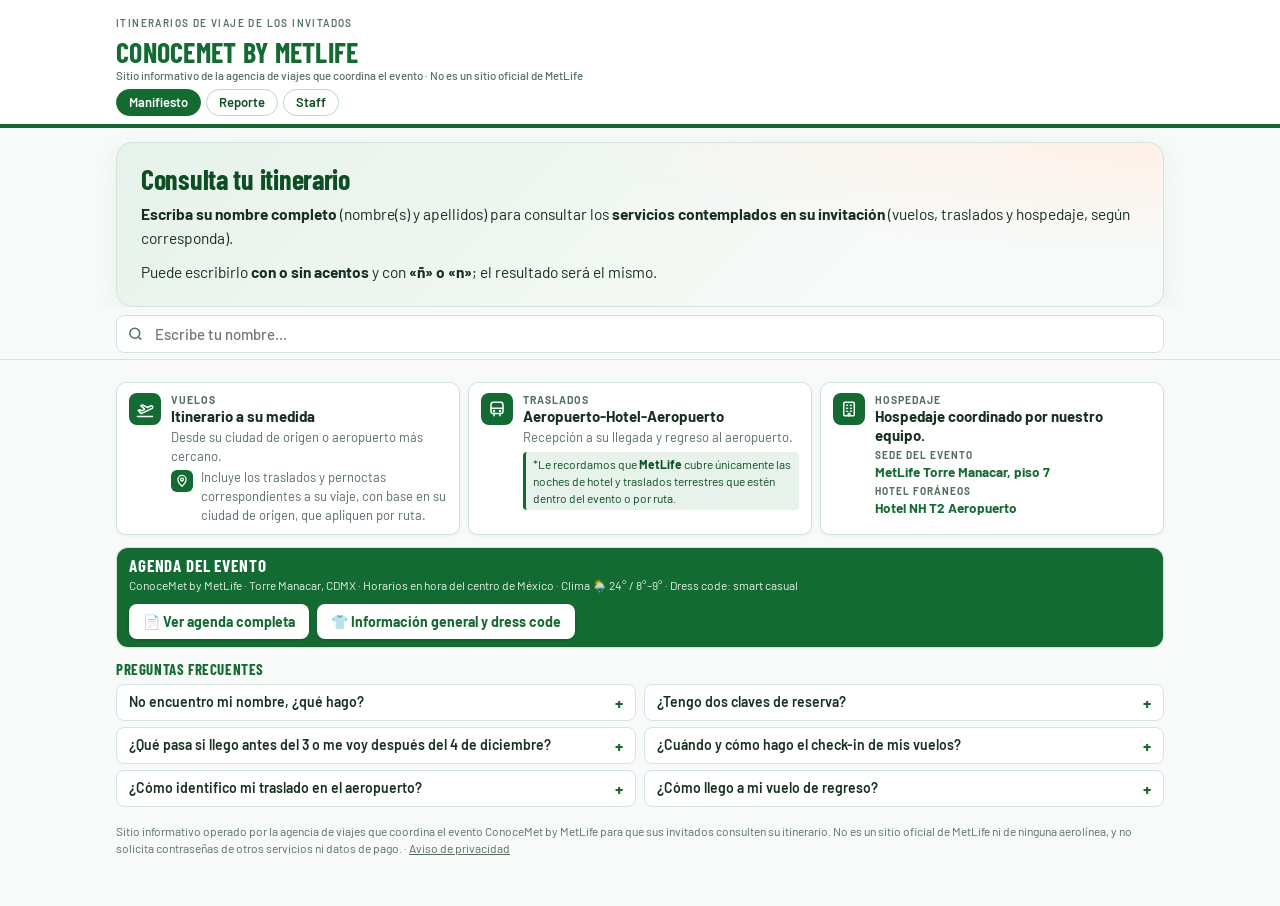
==== index.html @ fe90efcc "Sincronizar con cavaliermode-hash/manifiesto (1175d26)" ====
<!doctype html>
<html lang="es">
<head>
<meta name="msvalidate.01" content="E384FB16496525020663B3D89EB4B8A3" />
<meta charset="utf-8">
<meta http-equiv="Cache-Control" content="no-cache, no-store, must-revalidate">
<meta http-equiv="Pragma" content="no-cache">
<meta http-equiv="Expires" content="0">
<meta name="viewport" content="width=device-width,initial-scale=1,viewport-fit=cover">
<meta name="robots" content="noindex">
<meta name="description" content="Consulte su itinerario para ConoceMet by MetLife: vuelos, traslados y hospedaje contemplados en su invitación. 3 de diciembre de 2026, Ciudad de México.">
<meta property="og:type" content="website">
<meta property="og:locale" content="es_MX">
<meta property="og:url" content="https://www.manifiestodevuelos.com/">
<meta property="og:title" content="Itinerarios de viaje · ConoceMet by MetLife">
<meta property="og:description" content="Consulte sus vuelos, traslados y hospedaje para el evento del 3 de diciembre de 2026 en la Ciudad de México.">
<meta property="og:image" content="https://www.manifiestodevuelos.com/og-image.jpg">
<meta property="og:image:width" content="1200">
<meta property="og:image:height" content="630">
<meta property="og:image:alt" content="Itinerarios de viaje · ConoceMet by MetLife">
<meta name="twitter:card" content="summary_large_image">
<link rel="manifest" href="manifest.webmanifest">
<meta name="theme-color" content="#136c34">
<link rel="icon" type="image/png" href="favicon.png">
<link rel="apple-touch-icon" href="apple-touch-icon.png">
<meta name="apple-mobile-web-app-capable" content="yes">
<meta name="mobile-web-app-capable" content="yes">
<meta name="apple-mobile-web-app-title" content="Manifiesto">
<meta name="apple-mobile-web-app-status-bar-style" content="default">
<title>Itinerarios de viaje · Evento ConoceMet by MetLife</title>
<link rel="preconnect" href="https://fonts.googleapis.com">
<link rel="preconnect" href="https://fonts.gstatic.com" crossorigin>
<link rel="stylesheet" href="https://fonts.googleapis.com/css2?family=Barlow+Condensed:wght@500;600;700&family=Barlow:wght@400;500;600&family=JetBrains+Mono:wght@500;700&display=swap" media="print" onload="this.media='all'">
<noscript><link rel="stylesheet" href="https://fonts.googleapis.com/css2?family=Barlow+Condensed:wght@500;600;700&family=Barlow:wght@400;500;600&family=JetBrains+Mono:wght@500;700&display=swap"></noscript>
<style>
:root{
  color-scheme:light;
  --green:#126B30;--green-dark:#0C4F23;--green-soft:#E6F2EA;--green-line:#B9D9C3;
  --bg:#F7FAF8;--surface:#FFFFFF;--ink:#16301F;--muted:#55705E;--line:#D3E4D8;
  --board:var(--green);--board-ink:#FFFFFF;--board-muted:#CFE6D6;--amber:#CDE8D4;--amber-ink:#0C4F23;
  --chip:var(--green-soft);--accent:var(--green);--ok:var(--green);--ok-bg:var(--green-soft);--warn:#55705E;--warn-bg:#EEF2EF;
  --ida:var(--green);--reg:var(--green-dark);
  --display:"Barlow Condensed","Arial Narrow",Arial,sans-serif;
  --body:"Barlow",system-ui,-apple-system,"Segoe UI",sans-serif;
  --mono:"JetBrains Mono",ui-monospace,Menlo,Consolas,monospace;
}
*{box-sizing:border-box}
body{margin:0;background:var(--bg);color:var(--ink);font:16px/1.45 var(--body)}
.wrap{max-width:1080px;margin:0 auto;padding-inline:16px}
header.board{background:#FFFFFF;color:var(--ink);padding-block:20px 18px;border-bottom:4px solid var(--green)}
.logos{display:flex;align-items:center;justify-content:space-between;gap:16px;margin-bottom:14px}
.logo{display:block;width:min(300px,50vw);height:auto}
.logo-client{display:block;width:min(190px,34vw);height:auto}
.eyebrow{font:600 12px/1 var(--body);letter-spacing:.14em;text-transform:uppercase;color:var(--muted)}
h1{color:var(--green);font:700 clamp(30px,6vw,46px)/1 var(--display);letter-spacing:.01em;margin:8px 0 4px;text-transform:uppercase;text-wrap:balance}
.sub{color:var(--muted);margin:0;font-size:15px}
.stats{display:flex;flex-wrap:wrap;gap:8px 22px;margin-top:14px;font-size:14px;color:var(--muted)}
.stats b{font:700 20px/1 var(--mono);color:var(--green);margin-right:6px}
#upd{font-size:13px;margin-top:10px}

.controls{position:sticky;top:env(safe-area-inset-top,0px);z-index:5;background:var(--bg);padding-block:14px 10px;border-bottom:1px solid var(--line)}
.search{position:relative}
.search input{width:100%;font:500 18px var(--body);padding:14px 44px 14px 46px;border-radius:10px;border:2px solid var(--line);background:var(--surface);color:var(--ink)}
.search input:focus{outline:none;border-color:var(--accent)}
input[type=search]::-webkit-search-cancel-button{display:none}
.search svg{position:absolute;left:14px;top:50%;transform:translateY(-50%);color:var(--muted)}
.clear{position:absolute;right:8px;top:50%;transform:translateY(-50%);border:0;background:var(--chip);color:var(--ink);width:30px;height:30px;border-radius:50%;cursor:pointer;font-size:16px}
.row{display:flex;flex-wrap:wrap;gap:8px;margin-top:10px;align-items:center}
.seg{display:inline-flex;background:var(--chip);border-radius:8px;padding:3px}
.seg button{border:0;background:transparent;color:var(--muted);font:600 14px var(--body);padding:7px 12px;border-radius:6px;cursor:pointer}
.seg button[aria-pressed="true"]{background:var(--surface);color:var(--ink);box-shadow:0 1px 2px rgba(0,0,0,.12)}
select{flex:1 1 150px;font:500 14px var(--body);padding:8px 10px;border-radius:8px;border:1px solid var(--line);background:var(--surface);color:var(--ink);max-width:100%}
button:focus-visible,select:focus-visible{outline:2px solid var(--accent);outline-offset:2px}
.count{margin-left:auto;font-size:14px;color:var(--muted)}
.count b{color:var(--ink);font-family:var(--mono)}

main{padding-block:16px 48px}
.list{display:grid;gap:12px}
.pax{background:var(--surface);border:1px solid var(--line);border-radius:10px;overflow:hidden}
.phead{display:flex;flex-wrap:wrap;gap:6px 14px;align-items:center;padding:14px 16px 10px}
.name{font:600 19px/1.2 var(--body);margin:0;flex:1 1 240px}
.who{font-size:14px;color:var(--muted);width:100%}
.bigkey{display:inline-flex;align-items:baseline;gap:8px;background:var(--amber);color:var(--amber-ink);border-radius:8px;padding:6px 10px}
.bigkey small{font:700 11px var(--body);letter-spacing:.12em;text-transform:uppercase}
.bigkey b{font:700 20px/1 var(--mono);letter-spacing:.05em}
.bigkey mark{background:var(--surface);color:var(--ink)}
.pill{font:600 12px/1 var(--body);letter-spacing:.04em;border-radius:99px;padding:6px 10px;text-transform:uppercase}
.pill.ok{background:var(--ok-bg);color:var(--ok)}
.pill.pend{background:var(--warn-bg);color:var(--warn)}
.clave{padding:0 16px 12px}
.clave h4{margin:0 0 6px;font:700 12px/1 var(--body);letter-spacing:.12em;text-transform:uppercase;color:var(--muted)}
.clave .keys{display:flex;flex-wrap:wrap;gap:8px}
.est{font-weight:500;color:var(--muted);margin-right:4px;text-transform:none}
.key.na b{color:var(--board-muted);font-weight:500}
.key{display:inline-flex;align-items:center;gap:8px;background:var(--board);color:var(--board-ink);border-radius:8px;padding:6px 6px 6px 10px}
.key small{font:600 10.5px var(--body);letter-spacing:.1em;text-transform:uppercase;color:var(--board-muted)}
.key b{font:700 17px var(--mono);letter-spacing:.06em}
.key.locked b{letter-spacing:.2em;color:var(--board-muted)}
.hint{font-size:13px;color:var(--muted);align-self:center}
.verified{font:600 13px var(--body);color:var(--ok);align-self:center}
.copy{border:0;background:rgba(255,255,255,.12);color:var(--board-ink);font:600 12px var(--body);border-radius:6px;padding:5px 8px;cursor:pointer}
.legs{display:grid;grid-template-columns:1fr 1fr;border-top:1px solid var(--line)}
.fc-key{margin:10px 0 0}.fc-key:first-child{margin-top:2px}
.fcards{display:grid;gap:8px;padding:10px;border-top:1px solid var(--line)}
.fcard{display:grid;grid-template-columns:158px 1fr;border:1.5px solid #CDE8D5;border-radius:12px;overflow:hidden;background:#fff}
.fc-s{color:#fff;padding:2px 12px;display:flex;flex-direction:column;justify-content:center;gap:0}
.fc-ida .fc-s{background:#14532D}.fc-reg .fc-s{background:#15803D}
.fc-h{flex-direction:row;justify-content:flex-start;align-items:baseline;gap:7px;padding-top:8px;white-space:nowrap}.fc-d{font-size:12.5px;opacity:.9}.fc-k{font:800 13px/1.1 var(--body);letter-spacing:.08em;text-transform:uppercase}
.fc-fv{font:700 12.5px/1.2 var(--body)}
.fc-m{min-width:0;padding:2px 14px;display:flex;flex-direction:column;justify-content:center}
.fc-hm{padding-top:8px;font-size:12px;font-weight:600;color:var(--muted)}
@media (max-width:560px){.itinweb .vfm + tr .vlogo,.itinweb .vlogo{display:none}.itinweb td.vk{width:62px!important}.itinweb td.vt{width:auto!important;white-space:nowrap}}
.fc-seg{display:flex;align-items:center;gap:10px;padding:2px 0}
.fc-end{display:flex;flex-direction:column;gap:2px;min-width:0}.fc-end.r{align-items:flex-end;text-align:right}
.fc-t{font:700 21px/1 var(--mono);color:var(--ink)}
.fc-end span{font-size:12px;color:var(--muted);white-space:nowrap}.fc-end span b{color:var(--ink)}
.fc-mid{flex:1;min-width:40px;display:flex;flex-direction:column;align-items:center;gap:3px}
.fc-mid i{display:block;width:100%;border-top:2px dashed #9FD3AE}
.fc-fl{display:none;font-size:11px;font-weight:700;color:var(--muted);text-align:center}.fc-du{font-size:12px;font-weight:700;color:var(--green);white-space:nowrap}
.fc-con{align-self:center;font-size:11px;color:var(--muted);background:#F0F8F2;border-radius:6px;padding:1px 8px;margin:1px 0}
.fcard > :nth-last-child(-n+2){padding-bottom:8px}
@media (max-width:560px){.fcard{grid-template-columns:1fr}.fc-s:not(.fc-h){display:none}.fc-h{padding:5px 10px}.fc-hm{display:none}.fc-m{padding:2px 10px}.fc-fl{display:block;font-size:10px}.fc-t{font-size:19px}.fc-end span{font-size:11px}.fc-du{font-size:11px}.fcards{padding:8px;gap:6px}.fc-seg{gap:6px}}
.leg{padding:12px 16px;display:grid;gap:8px;align-content:start}
.leg+.leg{border-left:1px solid var(--line)}
.leg h4{margin:0;font:700 13px/1 var(--body);letter-spacing:.12em;text-transform:uppercase;display:flex;gap:8px;align-items:center}
.leg.ida h4{color:var(--ida)} .leg.reg h4{color:var(--reg)}
.seg-f{display:grid;grid-template-columns:1fr auto;gap:6px 12px;align-items:center;padding:8px 10px;background:var(--chip);border-radius:8px}
.fl{font:700 16px var(--mono);border:0;background:none;color:var(--ink);padding:0;text-align:left}

.route{grid-column:1/-1;display:flex;align-items:center;gap:10px;font:700 22px/1 var(--display);letter-spacing:.04em;justify-content:center}
.route i{flex:1;height:1px;background:var(--muted);max-width:48px;position:relative}
.route i:after{content:"";position:absolute;right:-1px;top:-3px;border:3.5px solid transparent;border-left:6px solid var(--muted)}
.date{font-size:13px;color:var(--muted);text-align:right}
.hrs{grid-column:1/-1;display:flex;justify-content:space-between;font:500 13px var(--body);color:var(--muted)}
.hrs b{font:700 17px var(--mono);color:var(--ink);font-variant-numeric:tabular-nums;margin-left:4px}
.conn{font:600 11px var(--body);letter-spacing:.08em;text-transform:uppercase;color:var(--muted)}
.none{color:var(--muted);font-size:14px;padding:4px 0}
.notes{display:flex;flex-wrap:wrap;gap:6px;padding:10px 16px;border-top:1px dashed var(--line)}
.note-t{font:500 13px var(--body);background:var(--warn-bg);color:var(--warn);border-radius:6px;padding:5px 8px}
mark{background:var(--amber);color:var(--amber-ink);border-radius:2px;padding:0 1px}

.flight{background:var(--surface);border:1px solid var(--line);border-radius:10px;overflow:hidden}
.fhead{background:var(--board);color:var(--board-ink);display:flex;flex-wrap:wrap;align-items:center;gap:6px 16px;padding:12px 16px}
.fcode{font:700 24px/1 var(--display);letter-spacing:.03em}
.tag-dir{font:700 11px var(--body);letter-spacing:.12em;text-transform:uppercase;border-radius:4px;padding:4px 6px;background:var(--amber);color:var(--amber-ink)}
.froute{font:500 14px var(--body);color:var(--board-muted)}
.fdep{margin-left:auto;display:flex;gap:14px;align-items:baseline}
.fdep span{font:600 10.5px var(--body);letter-spacing:.1em;text-transform:uppercase;color:var(--board-muted);margin-right:4px}
.fdep b{font:700 19px var(--mono)}
.names{columns:2 260px;column-gap:24px;margin:0;padding:10px 16px 12px;list-style:none;font-size:15px}
.names li{padding:4px 0;break-inside:avoid;border-bottom:1px dashed var(--line);display:flex;justify-content:space-between;gap:10px}
.names li code{font:600 13px var(--mono);color:var(--muted);text-align:right}
.names li code small{font:600 10px var(--body);letter-spacing:.08em;margin-right:3px}
.tablewrap{overflow-x:auto;background:var(--surface);border:1px solid var(--line);border-radius:10px}
table.rep{border-collapse:collapse;width:100%;font-size:14px;font-variant-numeric:tabular-nums;white-space:nowrap}
.rep th{position:sticky;top:0;background:var(--board);color:var(--board-ink);font:600 11px var(--body);letter-spacing:.08em;text-transform:uppercase;text-align:left;padding:9px 10px}
.rep thead tr:first-child th{background:var(--chip);color:var(--muted);text-align:center;border-left:1px solid var(--line)}
.rep td{padding:8px 10px;border-top:1px solid var(--line)}
.rep tbody tr:nth-child(even) td{background:color-mix(in srgb,var(--chip) 45%,transparent)}
.rep td b{font-weight:700}
.rep td.k{font:700 14px var(--mono);letter-spacing:.04em}
.rep td.m{font-family:var(--mono)}
.rep td.g{border-left:1px solid var(--line)}
.rep .st{font:600 11px var(--body);border-radius:99px;padding:3px 8px;text-transform:uppercase}
.rep .st.ok{background:var(--ok-bg);color:var(--ok)} .rep .st.pend{background:var(--warn-bg);color:var(--warn)}
.tbar{display:flex;justify-content:flex-end;margin-bottom:8px}
.tbar button{font:600 14px var(--body);border:1px solid var(--line);background:var(--surface);color:var(--ink);border-radius:8px;padding:8px 12px;cursor:pointer}
.empty{text-align:center;color:var(--muted);padding:48px 16px}
.foot{font-size:13px;color:var(--muted);margin-top:28px}
@media (max-width:640px){
  .legs{grid-template-columns:1fr}
  .leg+.leg{border-left:0;border-top:1px solid var(--line)}
  .count{margin-left:0;width:100%}
  .fdep{margin-left:0}
}

/* Compacto: buscador, filtros y tarjetas en menos espacio */
body{font-size:15px}
header.board{padding-block:14px 12px}
.logos{margin-bottom:10px}
h1{font-size:clamp(24px,5vw,36px);margin:6px 0 2px}
.sub{font-size:14px}
#upd{font-size:12px;margin-top:6px}
.controls{padding-block:8px 6px}
.search input{font:500 15px var(--body);padding:9px 38px 9px 38px;border-radius:8px;border-width:1.5px}
.search svg{left:11px;width:17px;height:17px}
.clear{width:24px;height:24px;font-size:14px;right:7px}
.row{gap:6px;margin-top:6px}
.seg{padding:2px;border-radius:7px}
.seg button{font:600 12.5px var(--body);padding:5px 9px;border-radius:5px}
select{flex:1 1 140px;min-width:0;font:500 12.5px var(--body);padding:6px 8px;border-radius:7px}
.count{font-size:12.5px}
main{padding-block:10px 36px}
.list{gap:8px}
.phead{padding:10px 12px 6px;gap:4px 10px}
.name{font-size:16.5px}
.who{font-size:13px}
.pill{font-size:11px;padding:4px 8px}
.clave{padding:0 12px 8px}
.clave h4{font-size:11px;margin-bottom:4px}
.key{padding:4px 4px 4px 8px;gap:6px}
.key small{font-size:9.5px}
.key b{font-size:15px}
.copy{font-size:11px;padding:4px 6px}
.leg{padding:8px 12px;gap:6px}
.leg h4{font-size:11.5px}
.seg-f{padding:6px 8px;gap:4px 10px}
.fl{font-size:14px}
.route{font-size:19px}
.date{font-size:12px}
.hrs{font-size:12px}
.hrs b{font-size:15px}
.fhead{padding:8px 12px}
.fcode{font-size:20px}
.fdep b{font-size:16px}
.names{font-size:14px;padding:6px 12px 8px}
table.rep{font-size:13px}
.rep td{padding:6px 8px}
.rep th{padding:7px 8px}
.important{margin-top:24px;border:1px solid var(--green-line);border-top:4px solid var(--green);border-radius:10px;background:var(--green-soft);padding:14px 16px}
.important h2{margin:0 0 8px;font:700 18px/1.2 var(--display);letter-spacing:.04em;text-transform:uppercase;color:var(--green)}
.important ul{margin:0;padding-left:20px;display:grid;gap:6px;font-size:14px;line-height:1.45;color:var(--ink);max-width:75ch}
.important li::marker{color:var(--green)}
.foot{font-size:12px;color:var(--muted);margin-top:12px}
.rep.simple thead tr:first-child th{background:var(--board);color:var(--board-ink);text-align:left;border-left:0}
.rep.simple td:nth-child(2){white-space:normal;min-width:150px}
.plist{display:grid;border:1px solid var(--line);border-radius:10px;overflow:hidden;background:var(--surface)}
.prow{display:flex;align-items:center;justify-content:space-between;gap:12px;width:100%;text-align:left;border:0;border-top:1px solid var(--line);background:var(--surface);color:var(--ink);padding:11px 14px;cursor:pointer;font:inherit}
.prow:first-child{border-top:0}
.prow:hover{background:var(--green-soft)}
.prow:focus-visible{outline:2px solid var(--green);outline-offset:-2px}
.prow-t{display:grid;gap:1px;min-width:0}
.prow-n{font:600 15px/1.25 var(--body)}
.prow-c{font-size:12px;color:var(--muted)}
.prow-b{flex:none;font:700 12.5px var(--body);color:#fff;background:var(--green);border-radius:7px;padding:7px 10px;white-space:nowrap}
.detail{display:grid;gap:12px}
.back{justify-self:start;border:1px solid var(--line);background:var(--surface);color:var(--green);font:700 13px var(--body);border-radius:7px;padding:7px 12px;cursor:pointer}
.back:hover{background:var(--green-soft)}
.dhello{padding:4px 2px}
.dk{margin:0;font:700 11px var(--body);letter-spacing:.14em;text-transform:uppercase;color:var(--muted)}
.dhello h2{margin:2px 0 4px;font:700 clamp(24px,5vw,32px)/1.1 var(--display);color:var(--green);text-transform:uppercase;letter-spacing:.02em}
.dsub{margin:0;font-size:14px;color:var(--muted);max-width:60ch}
.detail .pax{border-color:var(--green-line);border-top:4px solid var(--green)}
.detail .key b{font-size:18px}
.prow{align-items:flex-start}
.prow-b{margin-top:2px}
.itin{display:grid;gap:4px;margin-top:6px}
.il{display:grid;grid-template-columns:62px 1fr;gap:2px 8px;font-size:12.5px;line-height:1.35;color:var(--ink)}
.ilab{font:700 10.5px/1.6 var(--body);letter-spacing:.1em;text-transform:uppercase;color:var(--green)}
.iseg{grid-column:2;font-variant-numeric:tabular-nums}
.iseg b{font-weight:700}
.ifl{font:700 12px var(--mono)}
.idt{font-weight:700;color:var(--green)}
@media (max-width:480px){.prow{flex-direction:column;align-items:stretch}.prow-b{align-self:flex-start}}
.il{font-size:14.5px;grid-template-columns:74px 1fr;line-height:1.45}
.ilab{font-size:12px}
.ifl{font-size:13.5px}
.prow-n{font-size:17px}
.prow-c{font-size:13px}
.prow-b{font-size:13.5px;padding:8px 12px}

/* ---------- Guía interactiva ---------- */
@keyframes rise{from{opacity:0;transform:translateY(6px)}to{opacity:1;transform:none}}
.plist .prow,.detail>*{animation:rise .28s ease both}
.plist .prow:nth-child(2){animation-delay:.03s}.plist .prow:nth-child(3){animation-delay:.06s}.plist .prow:nth-child(n+4){animation-delay:.09s}
.prow{transition:background .15s}
.prow-b{transition:transform .15s}
.prow:hover .prow-b{transform:translateX(3px)}
.count-card{margin:10px 0 12px;background:var(--green);color:#fff;border-radius:12px;padding:14px 16px}
.cc-big{font:700 22px/1.15 var(--display);letter-spacing:.02em;text-transform:uppercase}
.cc-big b{font-size:30px}
.cc-small{font-size:14px;opacity:.9;margin-top:4px}
.guide{display:grid;grid-template-columns:1fr 1fr;gap:12px;margin-top:12px}
.steps{border:1px solid var(--line);border-radius:10px;padding:12px 14px;background:var(--surface)}
.steps h3{margin:0 0 8px;font:700 16px/1.2 var(--display);letter-spacing:.05em;text-transform:uppercase;color:var(--green)}
.steps ol{list-style:none;margin:0;padding:0;display:grid;gap:0}
.steps li{display:grid;grid-template-columns:18px 1fr;gap:10px;position:relative;padding-bottom:12px;font-size:14px}
.steps li:not(:last-child)::before{content:"";position:absolute;left:6px;top:16px;bottom:0;width:2px;background:var(--line)}
.steps .dot{width:14px;height:14px;border-radius:50%;border:2px solid var(--green);background:#fff;margin-top:2px;position:relative;z-index:1}
.steps .st-done .dot{background:var(--green)}
.steps .st-now .dot{background:#F2B233;border-color:#C98A00;box-shadow:0 0 0 4px rgba(242,178,51,.25)}
.steps .st-done b{color:var(--muted)}
.sd{color:var(--muted);font-size:13px;margin-top:1px}
.pill-now{display:inline-block;font:700 11px var(--body);background:var(--green-soft);color:var(--green);border-radius:99px;padding:2px 8px;margin-left:4px;vertical-align:1px}
.st-now .pill-now{background:#FCEBCB;color:#7A4B00}
.abtn{display:inline-flex;align-items:center;gap:6px;margin-top:4px;font:700 13.5px var(--body);color:var(--green);border:1.5px solid var(--green);border-radius:8px;padding:8px 12px;text-decoration:none}
.abtn:hover{background:var(--green);color:#fff}
.dactions{margin-top:12px}
.th-plain{display:block;padding:9px 8px;font:600 11px/1.2 var(--body);letter-spacing:.06em;text-transform:uppercase;color:var(--green-dark,#0c4f23)}
.cvfrow td{background:#F7FAF7;padding:8px 10px 12px!important}.cvfbox table,.cvfbox tr,.cvfbox td,.cvfbox th{border:0!important;box-shadow:none!important;background-image:none!important}@media (max-width:560px){.cvfrow td{padding:6px 2px 10px!important}.cvfbox{zoom:.6;width:max-content;max-width:none}.cvfx{font-size:20px}}.cvfbox{max-width:760px;margin:0 auto}.cvfx{display:block;margin:10px auto 0;font:700 13px Arial,sans-serif;color:#1C6B2E;background:#fff;border:1px solid #1C6B2E;border-radius:999px;padding:6px 14px;cursor:pointer}.cpdf .cvf.on{background:#1C6B2E!important;color:#fff}.cpdf{white-space:nowrap}.cpdf{vertical-align:middle;width:1%}.cbx{display:flex;flex-direction:row;align-items:center;justify-content:flex-end;gap:3px}.cpdf button,.cpdf .cwa{margin:0;text-align:center;width:30px;height:30px;padding:0!important;display:inline-flex;align-items:center;justify-content:center;font-size:16px!important;line-height:1}.cpdf button{font:600 12px/1 var(--body);padding:6px 9px;margin:2px;border-radius:6px;border:1px solid var(--green);background:#fff;color:var(--green);cursor:pointer}.cpdf button{background:var(--green);color:#fff}
.cwa{display:inline-block;font:600 12px/1 var(--body);padding:6px 9px;margin:2px;border-radius:6px;background:#1FA855;color:#fff;text-decoration:none}.cwa.na{background:#eee;color:var(--muted)}.cwa.cml{background:#1E5BA8}.cpdf .ccopy{background:#fff!important;border:1.5px solid #1E5BA8!important;color:#1E5BA8}
.pdf-msg{font-size:13px;color:var(--muted);margin-left:6px}
.abtn2{font:700 14px var(--body);background:var(--green);color:#fff;border:0;border-radius:8px;padding:10px 14px;cursor:pointer}
.abtn2:hover{background:var(--green-dark)}
.faq{margin-top:16px}
.faq h2{margin:0 0 8px;font:700 18px/1.2 var(--display);letter-spacing:.04em;text-transform:uppercase;color:var(--green)}
.faq details{border:1px solid var(--line);border-radius:10px;background:var(--surface);margin-bottom:8px;overflow:hidden}
.faq summary{cursor:pointer;list-style:none;padding:12px 40px 12px 14px;font:600 15px/1.35 var(--body);position:relative}
.faq summary::-webkit-details-marker{display:none}
.faq summary::after{content:"+";position:absolute;right:14px;top:50%;transform:translateY(-50%);font:700 20px var(--body);color:var(--green);transition:transform .2s}
.faq details[open] summary::after{transform:translateY(-50%) rotate(45deg)}
.faq details[open] summary{background:var(--green-soft)}
.faq p{margin:0;padding:10px 14px 14px;font-size:14.5px;line-height:1.5;max-width:75ch}
.empty{line-height:1.6}
@media (max-width:640px){.guide{grid-template-columns:1fr}}
@media (prefers-reduced-motion:reduce){.plist .prow,.detail>*{animation:none}.prow-b,.faq summary::after{transition:none}}

.services{display:grid;gap:10px;margin-top:20px}
.svc{display:grid;grid-template-columns:44px 1fr;gap:14px;align-items:start;background:var(--surface);border:1px solid var(--line);border-radius:10px;padding:16px 18px;box-shadow:0 1px 3px rgba(12,79,35,.06);transition:transform .15s,box-shadow .15s}
.svc:hover{transform:translateY(-2px);box-shadow:0 4px 12px rgba(12,79,35,.12)}
.svc-i{width:44px;height:44px;border-radius:10px;background:var(--green);color:#fff;display:grid;place-items:center}
.svc-ruta{display:flex;gap:8px;align-items:flex-start}.svc-ruta .svc-pin{flex:none;margin-top:2px;width:22px;height:22px;padding:4px;box-sizing:border-box;border-radius:6px;background:var(--green);color:#fff}
.svc-k{margin:0 0 3px;font:700 11.5px var(--body);letter-spacing:.1em;text-transform:uppercase;color:var(--muted)}
.svc h3{margin:0;font:700 18px/1.25 var(--body);color:var(--ink)}
.svc-d{margin:4px 0 0;font-size:14.5px;color:var(--muted)}
@media (min-width:900px){.services{grid-template-columns:repeat(3,1fr)}}
@media (prefers-reduced-motion:reduce){.svc{transition:none}}
.svc-n{margin:8px 0 0;font-size:13px;line-height:1.4;color:var(--green-dark);background:var(--green-soft);border-left:3px solid var(--green);border-radius:4px;padding:6px 8px}
[hidden]{display:none!important}

.nchips{display:flex;flex-wrap:wrap;gap:6px;margin-top:8px}
.nchip{font:600 12.5px var(--body);background:#FFF4D6;color:#6B4A00;border:1px solid #F2D58A;border-radius:99px;padding:3px 10px}
.notas{margin:0 0 12px;border:1.5px solid #F2D58A;background:#FFFBEF;border-radius:12px;padding:12px 14px;animation:rise .28s ease both}
.notas h3{margin:0 0 8px;font:700 16px/1.2 var(--display);letter-spacing:.05em;text-transform:uppercase;color:#6B4A00}
.nota{display:grid;grid-template-columns:30px 1fr;gap:8px;padding:6px 0}
.nota+.nota{border-top:1px dashed #F2D58A}
.nota-i{font-size:22px;line-height:1.2}
.nota b{font-size:15px}
.nota p{margin:3px 0 0;font-size:14.5px;line-height:1.45;color:var(--ink)}
.svc-sede{margin:8px 0 0;font:700 15px/1.35 var(--body);color:var(--green)}
.svc-sede span{display:block;font:700 11px var(--body);letter-spacing:.1em;text-transform:uppercase;color:var(--muted);margin-bottom:2px}

/* ---------- Agenda e información ---------- */
.agenda-link{display:inline-block;margin-top:8px;font:700 13.5px var(--body);color:var(--green);text-decoration:none;border:1.5px solid var(--green);border-radius:99px;padding:5px 12px}
.agenda-link:hover{background:var(--green);color:#fff}
#agenda.ag-compact .ag-tabs,#agenda.ag-compact #ag-days{display:none}
body.tierra .solo-vuelo,body.tierra [data-solo-vuelo]{display:none!important}
.agenda{margin-top:20px;border:1px solid var(--line);border-radius:12px;overflow:hidden;background:var(--surface);scroll-margin-top:16px}
.ag-head{background:var(--green);color:#fff;padding:14px 16px}
.ag-head h2{margin:0;font:700 22px/1.1 var(--display);letter-spacing:.05em;text-transform:uppercase}
.ag-head p{margin:4px 0 0;font-size:13px;opacity:.9}
.ag-tabs{display:grid;grid-template-columns:repeat(3,1fr);border-bottom:1px solid var(--line)}
.ag-tabs button{border:0;background:var(--surface);padding:10px 6px;cursor:pointer;display:grid;justify-items:center;gap:0;color:var(--muted);border-bottom:3px solid transparent;font:inherit}
.ag-tabs button b{font:700 26px/1 var(--display);color:inherit}
.ag-tabs button span{font:600 12.5px var(--body);text-transform:uppercase;letter-spacing:.06em}
.ag-tabs button[aria-selected="true"]{color:var(--green);border-bottom-color:var(--green);background:var(--green-soft)}
.ag-tabs button:focus-visible{outline:2px solid var(--green);outline-offset:-2px}
.ag-day{padding:12px 16px 14px;animation:rise .25s ease both}
.ag-day h3{margin:0 0 8px;font:700 16px var(--body);color:var(--ink)}
.ag-list{list-style:none;margin:0;padding:0;display:grid;gap:6px}
.ag-list li{display:grid;grid-template-columns:118px 1fr;gap:12px;align-items:center;background:var(--green-soft);border-radius:8px;padding:10px 12px}
.ag-h{font:700 15px var(--mono);color:var(--green);font-variant-numeric:tabular-nums}
.ag-h i{font-style:normal}
.ag-t b{display:block;font:700 16px/1.25 var(--body)}
.ag-t small{display:block;font-size:13px;color:var(--muted);margin-top:1px}
.ag-list li.tr{background:transparent;padding:2px 12px}
.ag-list li.tr .ag-h{font-size:12.5px;color:var(--muted)}
.ag-list li.tr .ag-t b{font:600 13.5px var(--body);color:var(--muted)}
.ag-list li.tr .ag-t b::before{content:"🚐 "}
.ag-list li.live{background:#FFF4D6;outline:2px solid #F2B233}
.ag-list li.past{opacity:.55}
.ag-t em{display:inline-block;margin-top:4px;font:700 11px var(--body);font-style:normal;background:#F2B233;color:#3A2600;border-radius:99px;padding:2px 8px}
.info{margin-top:16px}
.info h2{margin:0 0 8px;font:700 18px/1.2 var(--display);letter-spacing:.04em;text-transform:uppercase;color:var(--green)}
.info-grid{display:grid;grid-template-columns:repeat(2,1fr);gap:10px}
.icard{display:grid;grid-template-columns:34px 1fr;gap:10px;border:1px solid var(--line);border-radius:10px;padding:12px 14px;background:var(--surface)}
.ii{font-size:24px;line-height:1.1}
.ik{margin:0 0 3px;font:700 11.5px var(--body);letter-spacing:.1em;text-transform:uppercase;color:var(--muted)}
.iv{margin:0;font-size:15px;line-height:1.45}
.tmax{color:#B45309;font-size:18px}.tmin{color:#1D4ED8;font-size:18px}
.icard ul{margin:2px 0 0;padding-left:18px;font-size:14.5px;line-height:1.5}
@media (max-width:640px){.info-grid{grid-template-columns:1fr}.ag-list li{grid-template-columns:96px 1fr;gap:10px}.ag-h{font-size:13.5px}}

.ag-dl{display:grid;grid-template-columns:120px 1fr;gap:14px;align-items:center;border-top:1px solid var(--line);padding:14px 16px;background:var(--green-soft)}
.ag-thumb img{display:block;width:120px;height:auto;border-radius:8px;border:1px solid var(--line);box-shadow:0 2px 6px rgba(0,0,0,.12);transition:transform .15s}
.ag-thumb:hover img{transform:scale(1.03)}
.ag-dl-t b{display:block;font-size:16px}
.ag-dl-t span{display:block;font-size:13.5px;color:var(--muted);margin-top:2px}
.ag-dl-b{display:flex;flex-wrap:wrap;gap:8px;margin-top:10px}
.ag-dl-b a{text-decoration:none}
.ag-dl .abtn{margin-top:0;background:#fff}
@media (max-width:480px){.ag-dl{grid-template-columns:84px 1fr}.ag-thumb img{width:84px}}
.ag-head{display:flex;flex-wrap:wrap;align-items:center;justify-content:space-between;gap:10px 16px}
.ag-pdf{flex:none;font:700 14px var(--body);background:#fff;color:var(--green);text-decoration:none;border-radius:8px;padding:9px 14px;box-shadow:0 1px 3px rgba(0,0,0,.15)}
.ag-btns{display:flex;flex-wrap:wrap;gap:8px}
.ag-t .ag-dc{display:block;margin-top:5px;font-size:13px;line-height:1.4;color:var(--ink)}
.ag-t .ag-dc b{display:inline;font:700 13px var(--body);color:var(--green)}
.ag-pdf:hover{background:var(--green-soft)}
.nota p b.sede{font-weight:800;color:var(--ink)}

.mailbox{margin-top:14px;border:1px solid var(--line);border-radius:12px;padding:14px 16px;background:var(--surface)}
.mailbox h3{margin:0 0 4px;font:700 16px/1.2 var(--display);letter-spacing:.05em;text-transform:uppercase;color:var(--green)}
.mailbox p{margin:0 0 10px;font-size:14px;color:var(--muted);max-width:70ch}
.mb-form{display:flex;flex-wrap:wrap;gap:8px}
.mb-form input{flex:1 1 220px;min-width:0;font:500 16px var(--body);padding:10px 12px;border:1.5px solid var(--line);border-radius:8px;color:var(--ink);background:#fff}
.mb-form input:focus{outline:none;border-color:var(--green)}
.mb-msg{margin:8px 0 0!important;font-weight:600}
.mb-msg:empty{display:none}
.empty.start{padding:28px 16px;border:1px dashed var(--green-line);border-radius:10px;background:var(--green-soft);color:var(--green-dark)}
.mb-msg.ok{color:var(--green)}.mb-msg.bad{color:#B3261E}
.mb-copy{margin-top:8px;border:0;background:none;color:var(--green);font:600 13.5px var(--body);text-decoration:underline;cursor:pointer;padding:0}
.mb-ta{display:block;width:100%;height:160px;margin-top:8px;font:13px/1.4 var(--mono);border:1px solid var(--line);border-radius:8px;padding:8px}
.sr{position:absolute;width:1px;height:1px;overflow:hidden;clip:rect(0 0 0 0);white-space:nowrap}
.mailbox.wa h3{color:#0B7A43}
.wa-btn{background:#128C4B}
.wa-btn:hover{background:#0B6B39}
.pwm{position:fixed;inset:0;z-index:1100;background:rgba(10,30,18,.45);display:flex;align-items:center;justify-content:center;padding:20px}
.pwm-box{width:100%;max-width:340px;background:#fff;border-top:4px solid var(--green);border-radius:12px;padding:18px;box-shadow:0 10px 30px rgba(0,0,0,.25)}
.pwm-t{margin:0 0 10px;font-weight:600}
.pwm-box input{width:100%;box-sizing:border-box;font:500 18px/1.2 var(--body);padding:12px;border:1px solid var(--green-line);border-radius:8px;letter-spacing:.2em}
.pwm-e{min-height:1.2em;margin:6px 0 0;color:#B3261E;font-size:14px}
.pwm-b{display:flex;gap:8px;justify-content:flex-end;margin-top:10px}
.pwm-b button{font:600 15px/1 var(--body);padding:11px 16px;border-radius:8px;border:1px solid var(--green);background:var(--green);color:#fff;cursor:pointer}
.pwm-b .sec{background:#fff;color:var(--green)}
.tabs{display:flex;gap:6px;padding-block:10px 0;flex-wrap:wrap}
.tabs button{font:600 15px/1 var(--body);padding:10px 16px;border-radius:999px;border:1px solid var(--green-line);background:#fff;color:var(--green-dark);cursor:pointer}
.tabs button[aria-selected="true"]{background:var(--green);border-color:var(--green);color:#fff}
.tabs.vsub{padding-top:8px;border-top:1px dashed var(--green-line);margin-top:8px}
.tabs.vsub button[aria-selected="true"]{background:var(--green-dark,#0c4f23);border-color:var(--green-dark,#0c4f23)}
body.vctl .controls, body.vctl main.wrap{display:none}
.ctl{padding-block:12px 40px}
.ctl h2.ct{margin:4px 0 2px;font:700 26px/1 var(--display);text-transform:uppercase;color:var(--green)}
.ctl .cs{color:var(--muted);margin:0 0 10px;font-size:14px}
.cstats{display:grid;grid-template-columns:repeat(4,1fr);gap:6px;position:sticky;top:0;z-index:5;background:#fff;padding-block:8px}
.cstat{border:1px solid var(--line);border-radius:8px;padding:6px 8px;text-align:center;cursor:pointer;background:#fff;font:inherit;color:inherit}
.cstat b{display:block;font:700 22px/1.1 var(--mono)}
.cstat span{font-size:12px;color:var(--muted)}
.cstat[aria-pressed="true"]{border-color:var(--green);box-shadow:inset 0 0 0 2px var(--green)}
.cstat.ok b{color:var(--green)} .cstat.ns b{color:#B3261E} .cstat.pe b{color:#8A5A00}
.cday{margin:18px 0 8px;font:700 20px/1 var(--display);text-transform:uppercase;color:var(--green-dark);letter-spacing:.03em}
.cfl{border:1px solid var(--line);border-left:5px solid var(--green);border-radius:10px;margin-bottom:10px;overflow:hidden}
.cfh{display:flex;flex-wrap:wrap;align-items:baseline;gap:4px 14px;padding:10px 12px;background:var(--green-soft)}
.cfh .t{font:700 22px/1 var(--mono);color:var(--green)}
.cfh .v{font:700 18px/1.1 var(--display);letter-spacing:.03em}
.cfh .r{font-size:14px;color:var(--muted)}
.cfh .c{margin-left:auto;font:600 13px/1 var(--body);color:var(--green-dark)}
.cpx{display:flex;align-items:center;gap:10px;padding:9px 12px;border-top:1px solid var(--line)}
.cpx.st-ok{background:#F2F9F4} .cpx.st-ns{background:#FBE9E7}
.cpx .who{flex:1;min-width:0}
.cpx .who b{display:block;font-size:15px}
.cpx .who small{color:var(--muted);font-size:13px}
.ctag{display:inline-block;margin-left:6px;font:600 11px/1 var(--body);padding:3px 6px;border-radius:999px;background:#FFF4D6;color:#8A5A00;vertical-align:2px}
.cbtns{display:flex;gap:6px;flex-shrink:0}
.cbtns button{font:600 13px/1 var(--body);border-radius:8px;padding:9px 10px;cursor:pointer;border:1px solid var(--line);background:#fff;color:var(--ink);min-width:84px}
.cbtns .bok[aria-pressed="true"]{background:var(--green);border-color:var(--green);color:#fff}
.cbtns .bns[aria-pressed="true"]{background:#B3261E;border-color:#B3261E;color:#fff}
.ctools{display:flex;flex-wrap:wrap;gap:8px;margin-top:20px}
.ctools button{font:600 14px/1 var(--body);border-radius:8px;padding:11px 14px;cursor:pointer;border:1px solid var(--green);background:var(--green);color:#fff}
.ctools .sec{background:#fff;color:var(--green)}
.cimp{margin-top:18px}
.cimp p{margin:0}
.est-row{display:flex;align-items:center;gap:10px;padding:10px 12px;border-top:1px solid var(--line)}
.est-row:first-child{border-top:0}
.est-row .info{flex:1;min-width:0}
.est-row .info b{font:700 17px/1.2 var(--display);letter-spacing:.03em}
.est-row .info small{display:block;color:var(--muted);font-size:13px}
.est-kind{display:inline-block;font:600 11px/1 var(--body);padding:3px 7px;border-radius:999px;margin-right:6px;vertical-align:2px}
.est-kind.lle{background:var(--green-soft);color:var(--green-dark)} .est-kind.sal{background:#FFF4D6;color:#8A5A00}
.fa-btn{flex-shrink:0;display:inline-block;font:600 13px/1 var(--body);padding:9px 12px;border-radius:8px;background:var(--green);color:#fff;text-decoration:none;white-space:nowrap}
.fa-btn:hover{background:var(--green-dark)}
.cfh .fa-link{font:600 12px/1 var(--body);color:var(--green);text-decoration:underline;white-space:nowrap}
#csum{margin-top:16px}
.sumday{border:1px solid var(--line);border-top:4px solid var(--green);border-radius:10px;margin-bottom:12px;overflow:hidden}
.sumday h4{margin:0;padding:10px 12px;font:700 19px/1.1 var(--display);text-transform:uppercase;color:var(--green-dark);background:var(--green-soft);display:flex;flex-wrap:wrap;gap:6px 12px;align-items:baseline}
.sumday h4 span{font:600 13px/1.2 var(--body);text-transform:none;color:var(--muted)}
.sumday table{width:100%;border-collapse:collapse;font-size:14px}
.sumday th,.sumday td{padding:7px 5px;border-top:1px solid var(--line);text-align:left}
.sumday th{font:600 11px/1 var(--body);letter-spacing:.06em;text-transform:uppercase;color:var(--muted)}
.sumday td.n{text-align:center;font-family:var(--mono)}
.sumday td.ok{color:var(--green)} .sumday td.ns{color:#B3261E} .sumday td.pe{color:#8A5A00}
.sumday .fa-link{font:600 12px/1 var(--body);color:var(--green);white-space:nowrap}
.sumday .sumcopy{margin:8px 12px 12px;font:600 13px/1 var(--body);border-radius:8px;padding:9px 12px;border:1px solid var(--green);background:#fff;color:var(--green);cursor:pointer}
.cnames{list-style:none;margin:0;padding:6px 12px 8px;columns:2 240px;column-gap:24px}
.cnames li{padding:3px 0;font-size:14px;font-weight:600;break-inside:avoid;border-bottom:1px dashed var(--line)}
.kstat{border:1px solid var(--line);border-radius:8px;padding:6px 8px;text-align:center;cursor:pointer;background:#fff;font:inherit;color:inherit}
.kstat b{display:block;font:700 22px/1.1 var(--mono)} .kstat span{font-size:12px;color:var(--muted)}
.kstat[aria-pressed="true"]{border-color:var(--green);box-shadow:inset 0 0 0 2px var(--green)}
.kstat.ok b{color:var(--green)} .kstat.ns b{color:#B3261E} .kstat.pe b{color:#8A5A00}
.csearch{position:relative;margin:8px 0 4px}.csearch input{width:100%;box-sizing:border-box;font:inherit;font-size:16px;padding:10px 120px 10px 12px;border:1.5px solid var(--line);border-radius:10px;background:#fff}.csearch input:focus{outline:none;border-color:#136c34;box-shadow:0 0 0 3px #D7EBDD}.ctl li[hidden],.ctl tr[hidden],.ctl section[hidden],.ctl h3[hidden],.ctl .pgrp[hidden]{display:none!important}#cqn,.vqn{position:absolute;right:48px;top:50%;transform:translateY(-50%);font-size:13px;color:#5C6B80}.cnone{text-align:center;color:#5C6B80;padding:16px!important}
.ktable-wrap{border:1px solid var(--line);border-radius:10px;overflow:hidden;margin-top:6px}
.pgrp{margin:18px 0 0}.pgrp h3{margin:0 0 2px;font:700 17px/1.25 var(--display);color:var(--green-dark)}.pgrp .pw{margin:0 0 8px;color:var(--muted);font-size:14px}.pgrp .pc{font-weight:700;color:var(--green)}
.ptag{display:inline-block;font:600 11px/1 var(--body);padding:4px 7px;border-radius:999px;background:var(--green-soft);color:var(--green-dark);margin-left:6px;white-space:nowrap}
.ktable{width:100%;border-collapse:collapse;font-size:14px}
.ktable th{background:var(--green-soft);text-align:left;padding:0}
.ktable th button{all:unset;cursor:pointer;display:block;width:100%;box-sizing:border-box;padding:9px 8px;font:600 11px/1.2 var(--body);letter-spacing:.06em;text-transform:uppercase;color:var(--green-dark)}
.ktable th button[aria-sort] span::after{content:attr(data-a)}
.ktable td{padding:7px 8px;border-top:1px solid var(--line);vertical-align:middle}
.ktable td.kn{font-weight:600}
.ktable td.kf{white-space:nowrap;font-size:13px} .ktable td.kf small,.ktable td.kv small{display:block;color:var(--muted)}
.ktable td.kv{font-size:13px}
.ctab td.cc{font:600 13px/1.2 var(--mono);white-space:nowrap}.ctab td.cc button{all:unset;cursor:pointer;padding:3px 6px;border:1px solid var(--line);border-radius:6px;background:#fff}.ctab td.cc button:active{background:var(--green-soft)}.ctab td{padding:5px 8px}
.ktable tr.st-ok{background:#F2F9F4} .ktable tr.st-ns{background:#FBE9E7}
.kmode{display:flex;gap:6px;margin:4px 0 8px}.kmode button{flex:1;font:600 14px/1 var(--body);padding:10px 8px;border-radius:999px;border:1px solid var(--green-line);background:#fff;color:var(--green-dark);cursor:pointer}.kmode button[aria-pressed="true"]{background:var(--green);border-color:var(--green);color:#fff}
.kb{display:flex;gap:4px}
.kb button{font:600 12px/1 var(--body);border-radius:7px;padding:7px 8px;cursor:pointer;border:1px solid var(--line);background:#fff;color:var(--ink);white-space:nowrap}
.kb .bok[aria-pressed="true"]{background:var(--green);border-color:var(--green);color:#fff}
.kb .bns[aria-pressed="true"]{background:#B3261E;border-color:#B3261E;color:#fff}
.kauto{font:700 11.5px/1.2 var(--body);border-radius:6px;padding:5px 7px;white-space:normal;text-align:center}.kauto.ok{background:#E3F3E8;color:var(--green)}.kauto.pe{background:#FFF4D6;color:#7A5200}.kauto.ns{background:#FBE3E1;color:#B3261E}
#con .kb .bns[aria-pressed="true"]{background:#fff;color:#B3261E;border-color:#B3261E}
.kb .bpe[aria-pressed="true"]{background:#F2B233;border-color:#E0A100;color:#3A2600}
.ksync{font-size:13px;color:var(--muted);margin:4px 0 0}
.kmsg{color:var(--green-dark);font-weight:600;min-height:1.2em;margin-top:8px}
@media (max-width:560px){#con .ktable th:nth-child(3),.ktable td.kv{display:none}.kb{flex-direction:column}.kb button{padding:6px 6px}}
.cnote{color:var(--muted);font-size:13px;margin-top:10px}
#cmsg{color:var(--green-dark);font-weight:600;min-height:1.2em;margin-top:8px}
@media (max-width:480px){.cbtns button{min-width:0;padding:9px 8px}.cpx{gap:8px}}
@media print{.tabs,.cstats,.ctools,.cnote,.cbtns{display:none!important}.cpx.st-ok .who b::after{content:" ✓ check-in"}.cpx.st-ns .who b::after{content:" ✗ no show"}}
header.board{position:sticky;top:0;z-index:20}
/* En Llegadas, Salidas, Concentrado, Claves y Traslados y pernoctas el encabezado no se queda fijo: así la lista usa toda la pantalla y no se tapan nombres al deslizar. */
body.vctl header.board{position:static}
body.vctl .cstats{top:0!important}
.controls{top:var(--hh,0px)!important}
.cstats{top:var(--hh,0px)}
/* Encabezado compacto y completo */
header.board{padding-block:8px 8px!important}
header.board .logos{margin-bottom:4px!important}
header.board .logo{width:min(180px,42vw)!important}
header.board .eyebrow{font-size:10px}
header.board h1{font-size:clamp(20px,4vw,28px)!important;margin:3px 0 2px!important}
header.board .sub{font-size:12px!important;display:inline}
header.board #upd:not(:empty)::before{content:" · "}
.tabs{padding-top:6px!important;gap:5px!important;flex-wrap:nowrap!important;overflow-x:auto;scrollbar-width:none}
.tabs::-webkit-scrollbar{display:none}
.tabs button{padding:6px 12px!important;font-size:13px!important;white-space:nowrap;flex-shrink:0}
@media (max-width:440px){.tabs .tlg{display:none}.tabs{gap:3px!important}.tabs button{padding:6px 4px!important;font-size:11.5px!important;letter-spacing:-.01em}}
/* ---------- Carátula compacta ---------- */
.services{gap:8px;margin-top:12px}
.svc{grid-template-columns:32px 1fr;gap:10px;padding:10px 12px}
.svc-i{width:32px;height:32px;border-radius:8px}.svc-i svg{width:18px;height:18px}
.svc-k{font-size:10.5px;margin-bottom:1px}
.svc h3{font-size:15px}
.svc-d{font-size:13px;margin-top:2px}
.svc-n{font-size:12px;margin-top:5px;padding:4px 7px}
.svc-sede{font-size:13.5px;margin-top:4px}.svc-sede span{font-size:10px}
.agenda{margin-top:12px}
.ag-head{padding:8px 12px}.ag-head h2{font-size:17px}.ag-head p{font-size:12px;margin-top:2px}
.ag-tabs button{padding:5px 6px}.ag-tabs button b{font-size:18px}.ag-tabs button span{font-size:11px}
.ag-day{padding:8px 12px 10px}.ag-day h3{font-size:14px;margin-bottom:6px}
.ag-list{gap:4px}.ag-list li{padding:6px 10px;gap:10px}
.ag-h{font-size:13px}.ag-t b{font-size:14px}.ag-t small{font-size:12px}
.info{margin-top:12px}
.info h2,.important h2,.faq h2{font-size:15px;margin-bottom:6px}
.info-grid{gap:8px}
.icard{grid-template-columns:26px 1fr;gap:8px;padding:8px 10px}
.ii{font-size:19px}.ik{font-size:10.5px;margin-bottom:1px}
.iv{font-size:13.5px;line-height:1.4}.tmax,.tmin{font-size:15px}
.icard ul{font-size:13px;line-height:1.4}
.important{margin-top:12px;padding:10px 12px}
.important ul{font-size:13px;gap:3px;line-height:1.4}
.faq{margin-top:12px}
.faq details{margin-bottom:5px;border-radius:8px}
.faq summary{padding:8px 34px 8px 12px;font-size:14px}
.faq summary::after{font-size:17px;right:12px}
.faq p{padding:8px 12px 10px;font-size:13.5px}
@media (min-width:760px){.faq{display:grid;grid-template-columns:1fr 1fr;column-gap:8px;align-items:start}.faq h2{grid-column:1/-1}.faq details{margin-bottom:6px}}
.foot{margin-top:10px}
/* ---------- Llegadas / Salidas: letra un poco más pequeña ---------- */
#ctl h2.ct{font-size:23px}
#ctl .cs{font-size:13px}
#ctl .cday{font-size:18px}
#ctl .cfh .t{font-size:19px}
#ctl .cfh .v{font-size:16px}
#ctl .cfh .r{font-size:13px}
#ctl .cfh .c{font-size:12px}
#ctl .cfh .fa-link{font-size:11.5px}
#ctl .cnames{columns:1}
#ctl .cnames li{font-size:13px}
#ctl .cimp p{font-size:13px}
/* ---------- Concentrado compacto ---------- */
#con{padding-block:8px 28px}
#con h2.ct{font-size:20px;margin:2px 0}
#con .cs{font-size:12px;margin-bottom:6px}
#con .kmode{margin:2px 0 6px;gap:4px}#con .kmode button{font-size:12.5px;padding:6px 8px}
#con .cstats{gap:4px}
#con .kstat{padding:3px 6px;border-radius:7px}#con .kstat b{font-size:16px}#con .kstat span{font-size:10.5px}
#con .ktable{font-size:12.5px}
#con .ktable th button{padding:6px 6px;font-size:10px}
#con .ktable td{padding:4px 6px}
#con .ktable td.kn{font-size:12.5px;line-height:1.25}
#con .ktable td.kf{font-size:11.5px;line-height:1.25}#con .ktable td.kf small{font-size:10.5px}
#con .ktable td.kf small{white-space:normal;min-width:110px;max-width:340px}@media (max-width:560px){#con .ktable td.kf small{min-width:0}}
#con .ktable td.kv{font-size:11.5px}
#con .kb{gap:3px}#con .kb button{font-size:11px;padding:4px 6px;border-radius:6px}
#con .ctools button{font-size:13px;padding:7px 12px}
#con .kmsg,#con .ksync,#con .cnote{font-size:12px;margin-top:4px}
@media (max-width:560px){#con .kb button{padding:3px 5px;font-size:10.5px}}
.qhint-w{padding-top:14px}.qhint{margin:0}
.hero3{display:grid;grid-template-columns:1fr;gap:0;align-items:center;padding:22px 24px;border:1px solid var(--line);border-radius:16px;
  background:radial-gradient(120% 140% at 100% 0%,#FFF1E8 0%,rgba(255,241,232,0) 45%),linear-gradient(135deg,#E6F2EA 0%,#F7FAF8 70%);box-shadow:0 8px 24px rgba(19,108,52,.07)}
.h3eye{display:inline-block;font:700 12px var(--body);letter-spacing:.12em;text-transform:uppercase;color:var(--acc,#C2410C)}
.h3t{margin:0 0 8px;font:700 clamp(21px,3.2vw,28px)/1.05 var(--display);color:var(--green-dark);letter-spacing:-.01em;text-wrap:balance}
.hero3 p{margin:0;color:var(--ink);font-size:15.5px;line-height:1.55;max-width:none;text-align:left}
.hero3 .h3t{text-align:left}
.h3chips{display:flex;flex-wrap:wrap;gap:6px;margin-top:12px}
.h3chips span{font:600 13px var(--body);background:#fff;border:1px solid var(--line);border-radius:99px;padding:5px 11px;color:var(--green-dark)}
.h3art{width:100%;height:auto;max-width:220px;justify-self:end}
.h3plane{animation:h3float 4s ease-in-out infinite;transform-origin:120px 50px}
@keyframes h3float{50%{transform:translateY(-5px)}}
@media (max-width:640px){.hero3{grid-template-columns:1fr;padding:18px 16px}.h3art{display:none}.hero3 p{font-size:15px}}
@media (prefers-reduced-motion:reduce){.h3plane{animation:none}}.qhint-w:has(#qhint[hidden]){display:none}
body.vctl .qhint-w{display:none}
.ctab td.cc .cl{display:inline-block;min-width:62px;font:600 10.5px var(--body);text-transform:uppercase;letter-spacing:.05em;color:var(--muted)}.ctab td.cc br+.cl{margin-top:5px}
.agv{position:fixed;inset:0;z-index:1000;background:#fff;display:flex;flex-direction:column}
.agv[hidden]{display:none}
.agv-bar{display:flex;align-items:center;justify-content:space-between;gap:10px;padding:calc(env(safe-area-inset-top,0px) + 10px) 14px 10px;background:var(--green);color:#fff;box-shadow:0 2px 6px rgba(0,0,0,.15)}
.agv-bar button{font:700 16px/1 var(--body);background:#fff;color:var(--green);border:0;border-radius:8px;padding:10px 14px;cursor:pointer}
.agv-bar a{font:600 14px/1 var(--body);color:#fff;text-decoration:none;border:1.5px solid rgba(255,255,255,.8);border-radius:8px;padding:9px 12px;white-space:nowrap}
.agv-body{flex:1;overflow:auto;-webkit-overflow-scrolling:touch;background:#eef1ef;padding:10px 10px calc(env(safe-area-inset-bottom,0px) + 16px)}
.agv-body img{display:block;width:100%;max-width:1100px;height:auto;margin:0 auto;border-radius:6px;box-shadow:0 1px 6px rgba(0,0,0,.12);cursor:zoom-in}
.agv-body.zoom img{width:250%;max-width:none;cursor:zoom-out}
@media (min-width:700px){.agv.vue .agv-body:not(.zoom) img{width:auto;max-width:100%;max-height:calc(136vh - 140px);cursor:zoom-in}.agv.vue .agv-body.zoom img{width:67%;max-width:none;max-height:none;cursor:zoom-out}}
.agv-bar .agv-dl{background:transparent;color:#fff;border:1.5px solid rgba(255,255,255,.85);font-size:14px;padding:9px 12px}
.agv-wait{margin:40px 16px;text-align:center;font:600 16px/1.5 var(--body);color:var(--green)}
.agv-tip{margin:0;padding:6px 14px;font-size:12.5px;color:var(--muted);background:#eef1ef;text-align:center}
body.locked>*{visibility:hidden}

/* Contraste claro (igual que el correo y el PDF): fondos verde claro y texto verde oscuro en la reserva */
.count-card{background:#D7EBDD!important;color:#0F3D22!important;border:1px solid #BFDDC8}
.count-card .cc-big,.count-card .cc-small,.count-card b{color:#0F3D22!important}
.detail .key,.fcards .key{background:#D7EBDD;color:#0F3D22;border:2px solid #136c34;border-radius:10px}.detail .key small,.fcards .key small{color:#0F3D22;font-weight:700}.detail .key .copy,.fcards .key .copy{background:#fff;color:#136c34;border:1px solid #136c34}
.detail .key small,.fcards .key small{color:#2E5A3D}
.detail .key b,.fcards .key b{color:#0F3D22}
.detail .copy,.fcards .copy{background:#fff;color:#136c34;border:1px solid #BFDDC8}
.fc-ida .fc-s{background:#D7EBDD!important;color:#0F3D22!important}.fc-reg .fc-s{background:#E6F3EA!important;color:#0F3D22!important}
.fc-s .fc-d{opacity:1}
@media (max-width:560px){.fc-h{border-bottom:1px solid #CDE8D5}}

/* Claves y Traslados y pernoctas: nombres en mayúsculas y renglones compactos */
#cla .ktable td,#pyt .ktable td{padding:3px 6px!important}
#cla .ktable td.kn,#pyt .ktable td.kn{font-size:11.5px!important;line-height:1.2;text-transform:uppercase;letter-spacing:.01em}
#pyt .ktable td.kn small{font-size:10.5px;text-transform:none}
#cla .cpdf button,#cla .cpdf .cwa,#pyt .cpdf button,#pyt .cpdf .cwa{width:27px!important;height:26px!important;font-size:14px!important;border-radius:5px}#cla .cpdf button,#cla .cpdf .cwa{width:24px!important;font-size:13px!important}#cla .cbx{gap:2px}
#cla .ctab td.cc{font-size:12px}#cla .ctab td.cc button{padding:2px 5px}
#pyt .ptag{font-size:9.5px;padding:2px 5px;margin-left:4px}
#pyt .pgrp{margin-top:12px}#pyt .pgrp h3{font-size:14.5px}#pyt .pw{font-size:12px;margin-bottom:5px}
#cla .ktable th button{padding-top:6px;padding-bottom:6px}
.ptiles{display:grid;grid-template-columns:repeat(5,1fr);gap:6px;margin:8px 0 0}.ptile{background:var(--green-soft);border:1.5px solid #BFDDC8;border-radius:10px;padding:7px 6px;text-align:center;display:flex;flex-direction:column;gap:1px}.ptile b{font:700 24px/1 var(--display);color:var(--green-dark)}.ptile span{font:700 11.5px/1.2 var(--body);color:var(--green-dark)}.ptile small{font-size:10px;color:var(--muted);line-height:1.2}.ptile.su{background:#FFF7E6;border-color:#F0D58A}
@media (max-width:560px){.ptiles{grid-template-columns:repeat(3,1fr)}}
.pruta{margin:3px 0 1px;padding:0 0 0 16px;font:400 10.5px/1.35 var(--body);color:var(--ink,#16301F);text-transform:none;letter-spacing:0}.pruta li{margin:1px 0}
.pdesg{display:flex;flex-wrap:wrap;gap:4px 8px;margin:8px 0 4px;padding:8px 10px;background:#F0F8F2;border:1px solid #CDE8D5;border-radius:10px;font-size:12px;color:var(--green-dark)}.pdesg>b{flex-basis:100%}.pdesg span{background:#fff;border:1px solid #CDE8D5;border-radius:999px;padding:2px 8px}.pdesg span.tot{background:var(--green-dark);color:#fff;border-color:var(--green-dark)}.ptile.tres{background:#E3F1FF;border-color:#B7D5F3}
button.ptile{font:inherit;cursor:pointer;width:100%;transition:transform .08s,box-shadow .15s}button.ptile:hover{box-shadow:0 2px 8px rgba(15,61,34,.15)}button.ptile:active{transform:scale(.97)}button.ptile.on{background:var(--green-dark)!important;border-color:var(--green-dark)!important}button.ptile.on b,button.ptile.on span,button.ptile.on small{color:#fff!important}
.pdesg button.pchip{font:inherit;font-size:12px;cursor:pointer;background:#fff;border:1px solid #CDE8D5;border-radius:999px;padding:3px 9px;color:var(--green-dark)}.pdesg button.pchip:hover{border-color:var(--green-dark)}.pdesg button.pchip.on{background:var(--green-dark);color:#fff;border-color:var(--green-dark)}
.pres h3{font-size:16px}.pver{font:inherit;font-size:12px;cursor:pointer;background:#fff;border:1px solid var(--green-dark);color:var(--green-dark);border-radius:999px;padding:2px 9px}
.hotelbox ul{margin:4px 0 0;padding-left:18px}.hotelbox li{margin:2px 0}.hnota{margin:8px 0 0;padding:8px 10px;background:#FFF7E6;border-left:4px solid #E0A100;border-radius:6px;font-weight:600}
.hpin{margin:8px 0 0;padding:8px 10px;background:#E3F1E7;border:2px solid #136c34;border-radius:8px}.hpin b:first-child{color:#136c34}
.dname{margin:2px 0 6px;font:700 clamp(18px,4.5vw,22px)/1.2 var(--display);color:var(--ink,#16301F);text-transform:uppercase}.dname .est{font-weight:500;text-transform:none;color:var(--muted)}.dintro{font-size:clamp(14px,1.2vw,15px);color:var(--ink,#16301F);line-height:1.45;max-width:none!important;text-wrap:pretty}
.detail .phead .name{display:none}
.nblk{border:1.5px solid #EBCB72;border-left:5px solid #E0A100;background:#fff;border-radius:10px;padding:6px 11px;margin:6px 0 0}.nblk:first-of-type{margin-top:4px}
.nbt{margin:0 0 2px;font:700 13.5px/1.2 var(--display);text-transform:uppercase;letter-spacing:.04em;color:#6B4A00}
.nblk dl{display:grid;grid-template-columns:max-content 1fr;gap:1px 10px;margin:0;font-size:13.5px;line-height:1.3}.nblk dt{font-weight:700;color:var(--muted)}.nblk dd{margin:0;color:var(--ink,#16301F)}.nbx{margin:0;font-size:14px}
@media (max-width:480px){.nblk dl{font-size:13px;gap:1px 8px}.nblk dt{font-size:12px}}
.knb{display:inline-flex;gap:3px;margin-left:6px;vertical-align:middle}.knb button{font-size:12px;line-height:1;padding:3px 5px;border:1px solid var(--line);border-radius:6px;background:#fff;cursor:pointer}.knb button:hover{border-color:var(--green);background:var(--green-soft)}
.aerobox{margin:0 0 12px}.aerobox .hpin{margin:8px 0 0}
.stag{display:inline-block;margin-left:6px;font:700 9.5px/1 var(--body);letter-spacing:.06em;padding:3px 5px;border-radius:4px;background:#1E5BA8;color:#fff;vertical-align:middle}
.rtag{display:inline-block;margin-left:6px;font:700 9px/1 var(--body);letter-spacing:.05em;padding:3px 5px;border-radius:4px;background:#E6EAF0;color:#3F4D60;vertical-align:middle;white-space:nowrap}
#cla td.kll{font-size:11.5px;color:var(--muted);white-space:nowrap}
#cla .kll2{display:none}
@media (max-width:560px){#cla td.kll,#cla th:nth-child(2){display:none}#cla .ktable td{padding:3px 3px!important}#cla .cpdf button,#cla .cpdf .cwa{width:22px!important;height:24px!important;font-size:12px!important}#cla .ctab td.cc{font-size:11px}#cla .ctab td.cc button{padding:2px 3px}#cla .rtag{font-size:8px;padding:2px 4px;margin-left:3px}#cla .kll2{display:block;font:500 10.5px/1.3 var(--body);color:var(--muted);text-transform:none;margin-top:2px}}
.pgbar{display:flex;align-items:center;justify-content:center;gap:10px;flex-wrap:wrap;margin:10px 0 6px;font:14px var(--body);color:var(--muted)}.pgbar b{color:var(--ink)}.pgbar button{font:700 13px var(--body);padding:8px 14px;border-radius:999px;border:1.5px solid var(--green-dark);background:#fff;color:var(--green-dark);cursor:pointer}.pgbar button:disabled{opacity:.4;cursor:default}
.ktable tr[hidden],.rtab tr[hidden]{display:none!important}
.zprog{display:block;width:100%;max-width:360px;height:10px;margin-top:6px;accent-color:var(--green-dark)}
.zipbar{display:flex;flex-wrap:wrap;align-items:center;gap:8px;margin:8px 0 2px}.zipbar button{font:700 13px var(--body);padding:8px 12px;border-radius:8px;border:1.5px solid var(--green);background:var(--green);color:#fff;cursor:pointer}.zipbar button+button{background:#fff;color:var(--green)}.zipbar button:disabled{opacity:.55;cursor:wait}#zipmsg{font-size:12.5px;color:var(--muted)}
.rolbar{display:flex;flex-wrap:wrap;gap:6px;margin:8px 0 2px}.rolbar button{font:600 12px var(--body);padding:5px 10px;border-radius:999px;border:1px solid var(--line);background:#fff;color:var(--ink,#16301F);cursor:pointer}.rolbar button b{font-weight:800;margin-left:2px}.rolbar button.st{border-color:#9DB8DA;color:#1E5BA8}.rolbar button.on{background:var(--green);border-color:var(--green);color:#fff}.rolbar button.st.on{background:#1E5BA8;border-color:#1E5BA8;color:#fff}
.ziproles{margin-top:18px}.ziproles h3{margin:0 0 2px;font:700 16px/1.2 var(--display);color:var(--green-dark);text-transform:uppercase;letter-spacing:.04em}.ziproles .ktable{border:1px solid var(--line);border-radius:10px;overflow:hidden;width:100%}.ziproles td{padding:6px 8px!important}.zrb{text-align:right;white-space:nowrap}.zrb button{font:700 12px var(--body);padding:6px 10px;margin-left:6px;border-radius:7px;border:1.5px solid var(--green);background:#fff;color:var(--green);cursor:pointer}.zrb button:first-child{background:var(--green);color:#fff}.zrb button:disabled{opacity:.45;cursor:not-allowed}
@media (max-width:560px){.zrb{white-space:normal}.zrb button{margin:2px 0 2px 4px;padding:5px 7px;font-size:11px}}
.ziproles tr.zall td{background:#F0F8F2;font-weight:800}
.dcierre{margin:18px 0 6px}.dcierre .dimp{margin:0;background:#FFF7E6;border-left:4px solid #E0A100;padding:10px 14px;color:var(--ink);line-height:1.45}.dcierre .dbye{margin:12px 2px 0;color:var(--ink)}.dcierre .dbye i{color:#1C6B2E}
.itinweb{margin:14px 0;background:#fff;border:1px solid var(--line);border-radius:14px;padding:10px 12px;overflow-x:auto}
.rmode{display:flex;gap:6px;margin:6px 0 10px}.rmode button{flex:1;border:1px solid var(--line);background:#fff;border-radius:999px;padding:8px 10px;font:600 14px var(--body);cursor:pointer}.rmode button[aria-pressed="true"]{background:var(--green);color:#fff;border-color:var(--green)}
.rstw{display:grid;grid-template-columns:minmax(0,1fr);gap:12px;align-items:center;margin:4px 0 12px}@media (min-width:760px){.rstw{grid-template-columns:minmax(0,560px);justify-content:start}}
.rstat{width:100%;border-collapse:collapse;font-size:12.5px}.rstat td{padding:3px 8px;border:1px solid #fff;line-height:1.25}.rstat td.n{text-align:right;font:700 13px var(--mono);width:46px}.rstat td.p{text-align:right;width:54px;font-size:12px}
.rpie{margin:0;display:flex;flex-direction:column;align-items:center;gap:8px}.rpie svg{width:290px;height:290px;max-width:100%;filter:drop-shadow(0 2px 4px rgba(0,0,0,.12))}.rpie figcaption{font:600 13px var(--body);color:var(--ink);letter-spacing:.2px}.rpie figcaption b{color:var(--green)}.rstat tr{cursor:pointer}.rstat tr.on td{outline:2px solid var(--ink);outline-offset:-2px}
.rstat tr.tt td{background:#D9D9D9;font-weight:700;cursor:default}
.rkpi{display:grid;grid-template-columns:repeat(4,1fr);gap:6px;margin:6px 0 14px}.rkpi div{border:1px solid var(--line);border-radius:10px;padding:8px;text-align:center;background:#fff}.rkpi b{display:block;font:700 17px/1.2 var(--mono);color:var(--green)}.rkpi span{font-size:12px;color:var(--muted)}
.rh{font:700 15px var(--body);color:var(--green);margin:14px 0 6px;text-transform:uppercase;letter-spacing:.4px}
.rtab{width:100%;border-collapse:collapse;font-size:13px}.rtab th,.rtab td{padding:6px 8px;border-bottom:1px solid var(--line);text-align:right;white-space:nowrap}.rtab th:first-child,.rtab td:first-child{text-align:left;white-space:normal}.rtab th{background:#EAF5EE;color:var(--ink);font-weight:700;position:sticky;top:0}.rtab th button{all:unset;cursor:pointer}.rtab tfoot td{font-weight:700;background:#F3F6F4;border-top:2px solid var(--green)}
.rtab .rs{display:inline-block;font-size:10.5px;padding:1px 6px;border-radius:999px;margin-top:2px;font-weight:600}
@media (max-width:560px){.rkpi{grid-template-columns:repeat(2,1fr)}.rtab .hm{display:none}.rtab th,.rtab td{padding:5px 4px;font-size:12px}}
.rnota{margin:10px 0 4px;background:#FFF7E6;border-left:4px solid #E0A100;border-radius:6px;padding:8px 12px;font-size:14px;color:var(--ink)}
.csearch .cx{position:absolute;right:8px;top:50%;transform:translateY(-50%);width:30px;height:30px;border:0;border-radius:50%;background:#E6EAF0;color:#3F4D60;font:700 15px/30px Arial,sans-serif;text-align:center;padding:0;cursor:pointer}.csearch .cx:hover{background:#136c34;color:#fff}.csearch input:placeholder-shown + .cx{display:none}.csearch input[type=search]::-webkit-search-cancel-button{-webkit-appearance:none;display:none}
.rtab th,.rtab td{padding:3px 8px;font-size:12.5px;line-height:1.25}.rtab th{font-size:12px}.rtab .rs{font-size:10px;padding:0 6px;margin:0 2px 0 4px;vertical-align:1px}.rtab td small{font-size:11px}
#rep .ct{font-size:clamp(20px,5vw,28px);margin-bottom:2px}#rep .rh{margin:10px 0 4px;font-size:14px}#rep .rkpi{gap:5px;margin:4px 0 8px}#rep .rkpi div{padding:5px 6px;border-radius:8px}#rep .rkpi b{font-size:15px}#rep .rkpi span{font-size:11px}#rep .cs{margin:4px 0}#rep .rmode{margin:4px 0 6px}#rep .rmode button{padding:6px 10px;font-size:13px}#rep .rnota{margin:8px 0 2px;padding:6px 10px;font-size:13px}#rep .ctools{margin-top:8px}
@media (max-width:560px){.rtab th,.rtab td{padding:3px 4px;font-size:11.5px}}
.cfh .cpe{display:inline-block;font:700 11px/1.2 var(--body);background:#FFF1D6;color:#7A4E00;border:1px solid #EBCB72;border-radius:999px;padding:3px 9px;margin-left:6px}.cnames .csig{display:inline-block;margin-left:8px;font-size:12px;color:var(--muted)}
.calert{display:flex;flex-wrap:wrap;align-items:center;gap:8px 10px;margin:6px 0 8px;padding:8px 10px;border:1.5px dashed var(--line);border-radius:10px;font-size:13px;color:var(--muted)}
.calert b{color:var(--ink)}.calert button{font:700 13px var(--body);border:0;border-radius:8px;padding:8px 12px;cursor:pointer;background:var(--green);color:#fff}
.calert button.off{background:#fff;color:var(--green);border:1.5px solid var(--green)}.calert small{flex-basis:100%;font-size:12px}
#atoast{position:fixed;left:50%;transform:translateX(-50%);top:calc(env(safe-area-inset-top,0px) + 10px);z-index:3000;display:grid;gap:8px;width:min(94vw,460px);pointer-events:none}
#atoast div{pointer-events:auto;background:#0C4F23;color:#fff;border-radius:12px;padding:10px 14px;box-shadow:0 6px 18px rgba(0,0,0,.25);font:500 14px/1.4 var(--body);cursor:pointer;animation:rise .25s ease both}
#atoast div b{display:block;font-weight:700;font-size:15px}
.cview{display:flex;flex-wrap:wrap;justify-content:center;gap:6px;margin:8px 0;width:100%}.cview button{flex:1 1 0;min-width:0;white-space:nowrap;text-align:center;font:700 14px var(--body);border:1.5px solid var(--green);background:#fff;color:var(--green);border-radius:999px;padding:9px 10px;line-height:1.2;cursor:pointer}@media (max-width:640px){.cview{gap:5px}.cview button{flex:1 1 calc(25% - 5px);font-size:12px;padding:8px 4px}}
.cview button[aria-pressed="true"]{background:var(--green);color:#fff}
#cout .cfh{cursor:pointer;position:relative;padding-right:30px}#cout .cfh::after{content:"▾";position:absolute;right:11px;top:10px;font-size:15px;color:var(--green);transition:transform .15s}
#cout.solo .cfl:not(.tg) .cnames,#cout:not(.solo) .cfl.tg .cnames{display:none}
#cout.solo .cfl:not(.tg) .cfh::after,#cout:not(.solo) .cfl.tg .cfh::after{transform:rotate(-90deg)}
#cout.q .cfl .cnames{display:block!important}
.cfase{display:grid;grid-template-columns:repeat(3,1fr);gap:6px;margin:8px 0 4px}.cfase button{border:1.5px solid var(--line);background:#fff;border-radius:10px;padding:8px 6px;cursor:pointer;font:600 14px var(--body);color:var(--ink);display:flex;flex-direction:column;align-items:center;gap:2px}.cfase button b{font:600 12px var(--body);color:var(--muted)}.cfase button[aria-selected="true"]{background:var(--green);border-color:var(--green);color:#fff}.cfase button[aria-selected="true"] b{color:#D7EBDD}.cfase .cfn{grid-column:1/-1;margin:2px 0 0;font-size:12px;color:var(--muted)}
@media (max-width:560px){.cfase button{font-size:12.5px;padding:7px 4px}.cfase button b{font-size:11px}}
.wpass-w{margin-top:16px;background:var(--surface);border:1px solid var(--line);border-left:5px solid var(--green);border-radius:12px;padding:14px 16px}
.wpass-w h3{margin:0 0 6px;font:700 18px var(--display);color:var(--green);text-transform:uppercase;letter-spacing:.03em}
.wpass-w>p{margin:0 0 12px}
.wpasses{display:grid;gap:14px;justify-items:center;padding:6px 4px}
.wpe{margin:10px 16px 0;padding:5px 10px;border-radius:8px;background:rgba(255,255,255,.12);font-size:12px;font-weight:700}
@media (min-width:900px){.wpasses{grid-template-columns:repeat(auto-fit,minmax(320px,360px));justify-content:center;align-items:start}}
.wpass{width:min(360px,100%);margin:0 auto;border-radius:16px;background:linear-gradient(180deg,#136c34,#0C4F23);color:#fff;box-shadow:0 12px 28px rgba(0,0,0,.22);overflow:hidden;font-family:Arial,Helvetica,sans-serif}
.wpass small{display:block;font-size:10px;letter-spacing:.08em;text-transform:uppercase;opacity:.75}
.wpass span{display:block;font-size:15px;font-weight:700}
.wtop{display:flex;justify-content:space-between;align-items:center;padding:14px 16px 4px}.wtop b{font-size:15px}.wtop div{text-align:right}.wtop span{font-size:17px;letter-spacing:.06em}
.wrt{display:flex;justify-content:space-between;align-items:flex-end;padding:8px 16px 2px}.wrt strong{display:block;font-size:42px;font-weight:300;line-height:1}.wrt div:last-child{text-align:right}.wrt i{font-style:normal;font-size:22px;padding-bottom:6px}
.wrow{display:grid;grid-template-columns:repeat(4,minmax(0,1fr));gap:6px;padding:10px 16px 0}.wrow.w2{grid-template-columns:minmax(0,1.6fr) minmax(0,1fr)}
.wcut{height:16px;margin-top:12px;position:relative;border-top:1.5px dashed rgba(255,255,255,.35)}
.wfoot{margin:0;padding:0 14px 14px;font-size:11px;text-align:center;opacity:.85}
.wbtns{display:flex;flex-wrap:wrap;gap:8px;justify-content:center;margin-top:14px}.wbtns .wsec{background:#fff;color:var(--green);border:1.5px solid var(--green)}
.wmsg{margin:8px 0 0;text-align:center;font-size:13.5px;color:var(--green);font-weight:600}
.dhl{background:none;color:inherit;font-weight:700;padding:0}
.dfin{margin:6px 2px 18px;font-size:16px;line-height:1.5}
.faq .faq-n{margin:0 16px 14px!important;padding:8px 12px!important}
.appbox{margin-top:16px;background:var(--surface);border:1px solid var(--line);border-left:5px solid var(--green);border-radius:12px;padding:14px 16px}
.appbox h3{margin:0 0 6px;font:700 18px var(--display);color:var(--green);text-transform:uppercase;letter-spacing:.03em}
.appbox p{margin:0 0 8px}.appbox .appd{margin:4px 0 2px}
.appal{display:flex;align-items:center;gap:10px;background:var(--green-soft);border-radius:10px;padding:8px 12px;margin:0 0 8px}
.appic{width:36px;height:36px;border-radius:9px;background:var(--green);display:grid;place-items:center;font-size:19px;flex:none}
.appal b{display:block}.appal small{color:var(--muted)}
.appk{font:700 14px var(--mono);letter-spacing:.1em;border:2px solid var(--green);border-radius:6px;padding:0 6px;color:var(--ink)}
.appbox ul{margin:0 0 8px;padding-left:20px}.appbox li{padding:2px 0}.appbox li::marker{color:var(--green)}
.apptip{background:#FFF7E6;border-left:4px solid #E0A100;padding:7px 12px;border-radius:6px;font-size:14px;margin:0!important}
.kfil{display:grid;gap:6px;margin:4px 0 10px}.kfil .kfr{display:flex;flex-wrap:wrap;align-items:center;gap:5px}.kfil .kfl{font:700 11px var(--body);color:var(--muted);text-transform:uppercase;letter-spacing:.05em;min-width:58px}
.kfil button{font:600 12.5px var(--body);border:1.5px solid var(--line);background:#fff;color:var(--ink);border-radius:99px;padding:5px 10px;cursor:pointer}
.kfil button b{font-weight:800;color:var(--green);margin-left:3px}.kfil button[aria-pressed="true"]{background:var(--green);border-color:var(--green);color:#fff}.kfil button[aria-pressed="true"] b{color:#fff}
.kfil button:disabled{opacity:.4;cursor:default}.kfil select{font:600 13px var(--body);border:1.5px solid var(--line);border-radius:8px;padding:6px 8px;background:#fff;color:var(--ink);min-width:0;width:0;flex:1 1 auto}.kfil{min-width:0;max-width:100%}.kfil .kfr{min-width:0}
.ktag{display:block;margin-top:3px;font:600 11.5px var(--body);color:#8A5A00}

/* ===== Paleta 60-30-10: fondo hueso verdoso (60) · verde corporativo (30) · terracota atardecer para acciones (10) ===== */
:root{--acc:#C2410C;--acc-h:#9A3412;--acc-a:#7C2D12;--acc-soft:#FFF1E8;--green-h:#0F5A2B;--green-a:#0B4721;--focus:#2563EB;
  --ok:#15803D;--ok-soft:#E7F6EC;--err:#B42318;--err-soft:#FDECEA;--warn:#8A5A00;--warn-soft:#FFF4D6;--info:#0E7490;--info-soft:#E6F6F8}
/* Foco accesible (teclado): anillo azul fuera de la paleta */
:focus-visible{outline:3px solid var(--focus)!important;outline-offset:2px!important}
/* Acciones clave en terracota */
.prow-b,.pdfbox .abtn2,.wpass-w .abtn2:not(.wsec){background:var(--acc)!important;color:#fff!important;box-shadow:0 4px 12px rgba(194,65,12,.22);transition:background .2s,transform .2s,box-shadow .2s}
.prow:hover .prow-b,.pdfbox .abtn2:hover,.wpass-w .abtn2:not(.wsec):hover{background:var(--acc-h)!important;transform:translateY(-2px);box-shadow:0 8px 18px rgba(194,65,12,.3)}
.prow:active .prow-b,.pdfbox .abtn2:active,.wpass-w .abtn2:not(.wsec):active{background:var(--acc-a)!important;transform:translateY(0);box-shadow:0 2px 6px rgba(194,65,12,.25)}
/* Botones verdes y de contorno */
.abtn2{transition:background .2s,transform .15s}
.abtn2:hover{background:var(--green-h)}.abtn2:active{background:var(--green-a);transform:translateY(1px)}
.wpass-w .wsec:hover{background:var(--green-soft)!important}.wpass-w .wsec:active{background:var(--green)!important;color:#fff!important}
.tabs button{transition:background .2s,border-color .2s,color .2s}
.tabs button:hover:not([aria-selected="true"]){background:var(--green-soft)}
.tabs button:active{background:var(--green-a);color:#fff}
.prow{transition:border-color .2s,box-shadow .2s}
.prow:hover{border-color:var(--green);box-shadow:0 6px 16px rgba(19,108,52,.1)}
/* Enlaces */
main a:not([class]),.foot a{transition:color .2s,text-decoration-thickness .2s}
main a:not([class]):hover,.foot a:hover{color:var(--acc)!important;text-decoration-thickness:2px}
/* Mensajes del sistema */
.kauto.ok{background:var(--ok-soft)!important;color:var(--ok)!important}.kauto.ns{background:var(--err-soft)!important;color:var(--err)!important}.kauto.pe{background:var(--warn-soft)!important;color:var(--warn)!important}
.apptip,.dcierre .dimp{background:var(--warn-soft)!important;border-left-color:#E0A100!important}
.wmsg{color:var(--ok)!important}
/* Microinteracción 1: progreso del viaje */
.vprog{margin:4px 2px 16px}
.vbar{height:8px;border-radius:99px;background:var(--line);overflow:hidden}
.vbar i{display:block;height:100%;width:var(--p);border-radius:99px;background:linear-gradient(90deg,var(--green),var(--info) 55%,var(--acc));animation:vfill 1.1s cubic-bezier(.2,.8,.2,1) both}
@keyframes vfill{from{width:0}}
.vlab{display:flex;justify-content:space-between;margin-top:5px;font:600 12px var(--body);color:var(--muted)}
.vlab b{color:var(--ink)}
/* Microinteracción 2: estado del vuelo en color, con destello al cambiar */
.cfl.f-prog{border-left-color:#9AA9A0}.cfl.f-ruta{border-left-color:var(--info)}.cfl.f-ater{border-left-color:var(--ok)}
.cfl{transition:border-color .6s}
.cfl.flash .cfh{animation:cflash 1.6s ease}
@keyframes cflash{0%{background:var(--info-soft)}50%{background:var(--ok-soft)}100%{}}
/* Microinteracción 3: carga con brillo */
.agv-wait{position:relative;max-width:520px;margin:40px auto!important;padding:56px 16px!important;border-radius:14px;background:linear-gradient(100deg,var(--green-soft) 30%,#F4FBF6 50%,var(--green-soft) 70%);background-size:220% 100%;animation:shimmer 1.4s linear infinite}
@keyframes shimmer{from{background-position:120% 0}to{background-position:-120% 0}}
@media (prefers-reduced-motion:reduce){.vbar i,.cfl.flash .cfh,.agv-wait{animation:none!important}.prow-b,.abtn2{transition:none!important}}
.disc{margin:2px 0 0;font:500 11.5px/1.3 var(--body);color:var(--muted)}
@media (max-width:560px){.disc{font-size:10px}}
.h3txt p.h3n{margin-top:10px}
</style>
</head>
<body>
<header class="board">
  <div class="wrap">
    <p class="eyebrow">Itinerarios de viaje de los invitados</p>
    <h1>CONOCEMET BY METLIFE</h1>
    <p class="disc">Sitio informativo de la agencia de viajes que coordina el evento · No es un sitio oficial de MetLife</p>
    <div class="sub" id="upd" hidden></div>
    <nav class="tabs" role="tablist" aria-label="Apartados">
      <button role="tab" data-tab="man" aria-selected="true">Manifiesto</button>
      <button role="tab" data-tab="rep" aria-selected="false">Reporte</button>
      <button role="tab" data-stf="1" aria-selected="false">Staff</button>
    </nav>
    <nav class="tabs vsub" aria-label="Secciones Staff" hidden>
      <button role="tab" data-tab="cla" aria-selected="false">Claves</button>
      <button role="tab" data-tab="lle" aria-selected="false">Llegadas</button>
      <button role="tab" data-tab="sal" aria-selected="false">Salidas</button>
      <button role="tab" data-tab="pyt" aria-selected="false">Traslados y pernoctas</button>
      <button role="tab" data-tab="con" aria-selected="false">Concentrado</button>
    </nav>
  </div>
</header>
<section class="wrap ctl" id="con" hidden>
  <h2 class="ct" id="k-t">Concentrado de llegadas</h2>
  <div class="kmode" role="group" aria-label="Ver">
    <button data-m="lle" aria-pressed="true">Llegadas</button>
    <button data-m="sal" aria-pressed="false">Regresos (Salidas)</button>
  </div>
  <p class="cs" id="k-s">Todos los invitados en una sola lista, sin importar la fecha. Marca Check-in o No show y ordena tocando el encabezado de cada columna.</p>
  <div class="csearch"><input id="kq" class="vq" type="search" placeholder="🔍 Buscar por nombre o apellido" autocomplete="off" aria-label="Buscar por nombre o apellido"><button type="button" class="cx" aria-label="Borrar búsqueda" title="Borrar">✕</button><span class="vqn"></span></div>
  <div class="cstats" role="group" aria-label="Filtrar">
    <button class="kstat" data-f="all" aria-pressed="true"><b id="ks-all">0</b><span>Total</span></button>
    <button class="kstat ok" data-f="ok" aria-pressed="false"><b id="ks-ok">0</b><span>Check-in</span></button>
    <button class="kstat ns" data-f="ns" aria-pressed="false"><b id="ks-ns">0</b><span>No show</span></button>
    <button class="kstat pe" data-f="pe" aria-pressed="false"><b id="ks-pe">0</b><span>Pendientes</span></button>
  </div>
  <div class="kfil" id="kfil"></div>
  <div class="ktable-wrap"><table class="ktable">
    <thead><tr>
      <th><button data-sort="n">Nombre <span></span></button></th>
      <th><button data-sort="f"><i id="k-fh" style="font-style:normal">Llegada</i> <span></span></button></th>
      <th><button data-sort="v">Vuelo <span></span></button></th>
      <th><button data-sort="s">Estatus <span></span></button></th>
    </tr></thead>
    <tbody id="kbody"></tbody>
  </table></div>
  <div class="ctools">
    <button id="kcopy">Copiar resumen</button>
    <button id="kreset" class="sec">Borrar marcas</button>
  </div>
  <p id="kmsg" class="kmsg" role="status"></p>
  <p id="ksync" class="ksync"></p>
  <p class="cnote" id="knote">Las marcas de llegadas y de regresos se guardan por separado y solo en este dispositivo. Para compartirlas usa "Copiar resumen".</p>
</section>
<section class="wrap ctl" id="cla" hidden>
  <h2 class="ct">Claves de reserva</h2>
  <p class="cs">Todas las claves en una sola lista. Ordena tocando el encabezado de cada columna; toca una clave para copiarla. En <b>Itinerario</b>: 🛫 muestra los vuelos con formato de invitación, 🎫 descarga el PDF solo de vuelos, 📲 envía la <b>invitación</b> por WhatsApp, 📨 copia el correo de <b>invitación</b> (con la propuesta de vuelos) y 📋 el de <b>confirmación</b> (itinerario con claves e información importante), con formato para pegarlo.</p>
  <div class="rolbar" id="rolbar" role="group" aria-label="Filtrar por rol"></div>
  <div class="csearch"><input id="cq" type="search" placeholder="🔍 Buscar por nombre o apellido" autocomplete="off" aria-label="Buscar por nombre o apellido"><button type="button" class="cx" aria-label="Borrar búsqueda" title="Borrar">✕</button><span id="cqn"></span></div>
  <div class="ktable-wrap"><table class="ktable ctab">
    <thead><tr>
      <th><button data-sort="n">Nombre <span></span></button></th>
      <th><button data-sort="ll">Llegada <span></span></button></th>
      <th><button data-sort="ci">Clave de reserva <span></span></button></th>
      <th style="width:1%"><span class="th-plain">Itinerario</span></th>
    </tr></thead>
    <tbody id="cbody"></tbody>
  </table></div>
  <div class="ctools" hidden><button id="clcopy">Copiar resumen</button></div>
  <p id="cmsg2" class="kmsg" role="status"></p>
  <div id="ziproles" class="ziproles"></div>
</section>
<section class="wrap ctl" id="rep" hidden>
  <h2 class="ct">Reporte de telemarketing y presupuesto</h2>
  <p class="cs">Datos del Excel de telemarketing (todas las filas: invitados, staff y lugares de relleno del bloqueo). Toca un estatus para filtrar la tabla por nombre.</p>
  <div class="rmode" role="group" aria-label="Vista"><button type="button" data-rv="nom" aria-pressed="true">POR NOMBRE</button><button type="button" data-rv="tot" aria-pressed="false">TOTALES</button></div>
  <div id="rout"></div>
  <p id="rmsg" class="kmsg" role="status"></p>
</section>
<section class="wrap ctl" id="pyt" hidden>
  <h2 class="ct">Traslados y pernoctas</h2>
  <p class="cs">Quiénes pernoctan en el Hotel NH y quiénes tienen traslado terrestre, agrupados por punto de encuentro.</p>
  <div class="csearch"><input id="pq" class="vq" type="search" placeholder="🔍 Buscar por nombre o apellido" autocomplete="off" aria-label="Buscar por nombre o apellido"><button type="button" class="cx" aria-label="Borrar búsqueda" title="Borrar">✕</button><span class="vqn"></span></div>
  <div id="pout"></div>
  <div class="ctools" hidden><button id="pcopy">Copiar resumen</button></div>
  <p id="pmsg" class="kmsg" role="status"></p>
</section>
<section class="wrap ctl" id="ctl" hidden>
  <h2 class="ct" id="ct-t"></h2>
  <p class="cs" id="ct-s"></p>
  <div class="csearch"><input id="lq" class="vq" type="search" placeholder="🔍 Buscar por nombre o apellido" autocomplete="off" aria-label="Buscar por nombre o apellido"><button type="button" class="cx" aria-label="Borrar búsqueda" title="Borrar">✕</button><span class="vqn"></span></div>
  <div class="cfase" id="cfase" role="tablist" aria-label="Estado de los vuelos"></div>
  <div class="cview" id="cview" role="group" aria-label="Vista"><button type="button" data-cv="all" title="Ver todo por horario">🕒 Todo</button><button type="button" data-cv="todo" title="Desplegar nombres">👥 Nombres</button><button type="button" data-cv="vue" title="Ver solo vuelos">✈️ Vuelos</button><button type="button" data-cv="tra" title="Ver solo traslados">🚐 Traslados</button><button type="button" data-cv="loc" title="Ver solo locales">🅿️ Locales</button><button type="button" data-cv="dir" title="Ver vuelos sin conexiones">🛫 Directos</button><button type="button" data-cv="cx" title="Ver solo conexiones">🔁 Conexiones</button></div>
  <div class="calert" id="calert"></div>
  <div class="cstats" role="group" aria-label="Filtrar" hidden>
    <button class="cstat" data-f="all" aria-pressed="true"><b id="cs-all">0</b><span>Total</span></button>
    <button class="cstat ok" data-f="ok" aria-pressed="false"><b id="cs-ok">0</b><span>Check-in</span></button>
    <button class="cstat ns" data-f="ns" aria-pressed="false"><b id="cs-ns">0</b><span>No show</span></button>
    <button class="cstat pe" data-f="pe" aria-pressed="false"><b id="cs-pe">0</b><span>Pendientes</span></button>
  </div>
  <div id="cout"></div>
  <div class="ctools" hidden>
    <button id="ccopy">Copiar resumen</button>
    <button id="cday">Resumen por día</button>
    <button id="cprint" class="sec">Imprimir</button>
    <button id="creset" class="sec">Borrar marcas</button>
  </div>
  <p id="cmsg" role="status"></p>
  <div id="csum" hidden></div>
  </section>

<div class="wrap qhint-w"><div id="qhint" class="qhint hero3" hidden>
  <div class="h3txt">
    <h2 class="h3t">Consulta tu itinerario</h2>
    <p><b>Escriba su nombre completo</b> (nombre(s) y apellidos) para consultar los <b>servicios contemplados en su invitación</b> (vuelos, traslados y hospedaje, según corresponda).</p>
    <p class="h3n">Puede escribirlo <b>con o sin acentos</b> y con <b>«ñ» o «n»</b>; el resultado será el mismo.</p>
  </div>
</div></div>
<div class="controls">
  <div class="wrap">
    <div class="search">
      <svg width="20" height="20" viewBox="0 0 24 24" fill="none" stroke="currentColor" stroke-width="2.2" aria-hidden="true"><circle cx="11" cy="11" r="7"/><path d="m20 20-3.5-3.5"/></svg>
      <input id="q" type="search" placeholder="Escribe tu nombre…" autocomplete="off" enterkeyhint="go" aria-label="Buscar por nombre">
      <button class="clear" id="clear" aria-label="Borrar búsqueda" hidden>×</button>
    </div>
    <div class="row" hidden>
      <select id="fida" aria-label="Vuelo de ida"></select>
      <select id="freg" aria-label="Vuelo de regreso"></select>
      <div class="count" id="count"></div>
    </div>
  </div>
</div>

<main class="wrap">
  <div id="out" class="list"><div class="empty">Cargando…</div></div>
  <section class="services" id="services" aria-label="Servicios de tu viaje">
    <div class="svc solo-vuelo">
      <span class="svc-i" aria-hidden="true"><svg viewBox="0 0 24 24" width="22" height="22" fill="none" stroke="currentColor" stroke-width="2" stroke-linecap="round" stroke-linejoin="round"><path d="M2 22h20"/><path d="M6.4 17.5 3 14l2-1 3 1.5 3.5-2-5-5 2-1 7 3.5 4-2.2a2 2 0 0 1 2 3.4L7.8 17.9a1.4 1.4 0 0 1-1.4-.4z"/></svg></span>
      <div><p class="svc-k">Vuelos</p><h3>Itinerario a su medida</h3><p class="svc-d">Desde su ciudad de origen o aeropuerto más cercano.</p><p class="svc-d svc-ruta"><svg class="svc-pin" viewBox="0 0 24 24" width="16" height="16" fill="none" stroke="currentColor" stroke-width="2.2" stroke-linecap="round" stroke-linejoin="round" aria-hidden="true"><path d="M12 21s-7-6.2-7-11.5A7 7 0 0 1 19 9.5C19 14.8 12 21 12 21z"/><circle cx="12" cy="9.5" r="2.5"/></svg><span>Incluye los traslados y pernoctas correspondientes a su viaje, con base en su ciudad de origen, que apliquen por ruta.</span></p></div>
    </div>
    <div class="svc solo-vuelo">
      <span class="svc-i" aria-hidden="true"><svg viewBox="0 0 24 24" width="22" height="22" fill="none" stroke="currentColor" stroke-width="2" stroke-linecap="round" stroke-linejoin="round"><rect x="4" y="3" width="16" height="15" rx="3"/><path d="M4 11h16"/><path d="M8 18v3M16 18v3"/><circle cx="8" cy="14.5" r=".6" fill="currentColor"/><circle cx="16" cy="14.5" r=".6" fill="currentColor"/></svg></span>
      <div><p class="svc-k">Traslados</p><h3>Aeropuerto-Hotel-Aeropuerto</h3><p class="svc-d">Recepción a su llegada y regreso al aeropuerto.</p><p class="svc-n">*Le recordamos que <b>MetLife</b> cubre únicamente las noches de hotel y traslados terrestres que estén dentro del evento o por ruta.</p></div>
    </div>
    <div class="svc">
      <span class="svc-i" aria-hidden="true"><svg viewBox="0 0 24 24" width="22" height="22" fill="none" stroke="currentColor" stroke-width="2" stroke-linecap="round" stroke-linejoin="round"><rect x="5" y="3" width="14" height="18" rx="1.5"/><path d="M9 7h1M14 7h1M9 11h1M14 11h1M9 15h1M14 15h1"/><path d="M11 21v-3h2v3"/></svg></span>
      <div><p class="svc-k">Hospedaje</p><h3>Hospedaje coordinado por nuestro equipo.</h3><p class="svc-sede"><span>Sede del evento</span>MetLife Torre Manacar, piso 7</p><p class="svc-sede"><span>Hotel foráneos</span>Hotel NH T2 Aeropuerto</p></div>
    </div>
  </section>
  <section class="agenda ag-compact" id="agenda" aria-labelledby="ag-t">
    <div class="ag-head"><div><h2 id="ag-t">Agenda del evento</h2><p>ConoceMet by MetLife · Torre Manacar, CDMX · Horarios en hora del centro de México · Clima 🌦️ 24° / 8°–9° · Dress code: smart casual</p></div><div class="ag-btns"><a class="ag-pdf" href="agenda-conocemet.jpg?v=410" id="ag-open">📄 Ver agenda completa</a><a class="ag-pdf" href="dresscode-conocemet.jpg?v=410" data-agv="dc">👕 Información general y dress code</a></div></div>
    <div class="ag-tabs" role="tablist" aria-label="Días del evento">
      <button role="tab" id="tab-3" aria-controls="day-3" data-day="3"><b>3</b><span>Jueves</span></button>
    </div>
    <div id="ag-days"></div>
  </section>
  <section class="info" id="info" aria-labelledby="inf-t" hidden>
    <h2 id="inf-t">Información general</h2>
    <div class="info-grid">
      <div class="icard"><span class="ii" aria-hidden="true">📍</span><div><p class="ik">Sede</p><p class="iv">MetLife · Torre Manacar, piso 7 · Av. Insurgentes Sur 1457, esquina Río Mixcoac, Ciudad de México</p></div></div>
      <div class="icard"><span class="ii" aria-hidden="true">🏨</span><div><p class="ik">Hotel foráneos</p><p class="iv">Hotel NH T2 Aeropuerto (Terminal 2 del Aeropuerto de la Ciudad de México) · Check in 03 dic 15:00 hrs · Check out 04 dic 12:00 hrs</p></div></div>
      <div class="icard"><span class="ii" aria-hidden="true">🌦️</span><div><p class="ik">Clima</p><p class="iv"><b class="tmax">24°</b> máxima · <b class="tmin">8°–9°</b> mínima</p></div></div>
      <div class="icard dress"><span class="ii" aria-hidden="true">👔</span><div><p class="ik">Código de vestimenta y recomendaciones</p>
        <ul><li><b>Smart casual:</b> pantalón de vestir o chino, camisa, blusa o polo; saco o blazer opcional; zapato cerrado cómodo. Evita shorts, sandalias y ropa deportiva.</li><li><b>Por la noche:</b> lleva chamarra o abrigo; la mínima es de 8°–9°.</li><li><b>Lluvia:</b> considera paraguas o impermeable.</li><li>Ten a la mano tu <b>identificación oficial</b>.</li></ul></div></div>
    </div>
  </section>
  <section data-solo-vuelo class="important" aria-labelledby="imp-t" hidden>
    <h2 id="imp-t">Puntos importantes de su vuelo</h2>
    <ul>
      <li>El <b>check-in</b> podrá realizarse <b>24 horas antes</b> de la salida del itinerario, si la aerolínea lo permite. De lo contrario, deberá presentarse <b>2 horas antes</b> en los mostradores de la línea aérea.</li>
      <li>Identifique la clave con la leyenda <b>Reserva de la aerolínea</b>.</li>
      <li>Para administrar su reserva o confirmar su itinerario utilice <b>únicamente las 6 letras de la reservación</b> para entrar a la página de la aerolínea.</li>
      <li><b>Qué necesita llevar:</b> una <b>identificación oficial vigente</b> (INE o pasaporte) <b>con el mismo nombre de su reserva</b>, y su <b>clave de reserva o pase de abordar</b>.</li>
    </ul>
  </section>
  <div class="dcierre" id="cierre" hidden><p class="dimp"><b id="dimp-t">Importante.- Le recordamos que MetLife cubre las pernoctas y/o traslados terrestres necesarios, siempre que este aplique, dentro de las fechas del evento.</b></p>
    <p class="dbye" id="dbye">Le deseamos un excelente viaje y quedamos a sus órdenes para cualquier duda sobre su itinerario. Será un gusto contar con su presencia en ConoceMet by MetLife.</p></div>
  <section class="faq" aria-labelledby="faq-t">
    <h2 id="faq-t">Preguntas frecuentes</h2>
    <details><summary>No encuentro mi nombre, ¿qué hago?</summary><p>Escribe tu <b>nombre completo: todos tus nombres y tus dos apellidos</b>. Los acentos y el orden no importan. Si aun así no apareces o algún dato está mal, contacta a la <b>agencia de viajes</b>.</p></details>
    <details><summary>¿Tengo dos claves de reserva?</summary><p>Si tu vuelo de ida y tu vuelo de regreso tienen <b>claves distintas</b>, cada una aparece junto a su vuelo en tu itinerario y debes usar <b>la clave que corresponde a cada trayecto</b>. Si es la misma, aparece una sola vez como clave de ida y regreso.</p><p class="svc-n faq-n">Horarios en hora local de cada aeropuerto.</p></details>
    <details><summary>¿Qué pasa si llego antes del 3 o me voy después del 4 de diciembre?</summary><p>MetLife cubre únicamente <b>las noches de hotel y los traslados terrestres dentro de las fechas del evento (3 al 4 de diciembre) o por ruta</b>. Las noches o traslados adicionales <b>corren por tu cuenta</b>.</p></details>
    <details><summary>¿Cuándo y cómo hago el check-in de mis vuelos?</summary><p>Puedes hacerlo desde <b>24 horas antes</b> de tu vuelo en la app o en la página de la aerolínea, con tu <b>clave de reserva de 6 letras</b>. Si no es posible hacerlo en línea, preséntate en el mostrador de la aerolínea <b>2 horas antes</b> de tu vuelo.</p></details>
    <details><summary>¿Cómo identifico mi traslado en el aeropuerto?</summary><p>A tu llegada al aeropuerto, localiza el <b>logo de MetLife</b>: habrá <b>staff apoyando</b> para trasladarte a la sede del evento.</p></details>
    <details><summary>¿Cómo llego a mi vuelo de regreso?</summary><p>El <b>Hotel NH T2 Aeropuerto</b> está dentro de la <b>Terminal 2</b> del Aeropuerto de la Ciudad de México. Si tu vuelo sale de la <b>Terminal 1</b>, puedes cambiar de terminal en el <b>Aerotrén</b>.</p></details>
  </section>
  <p class="foot">Sitio informativo operado por la agencia de viajes que coordina el evento ConoceMet by MetLife para que sus invitados consulten su itinerario. No es un sitio oficial de MetLife ni de ninguna aerolínea, y no solicita contraseñas de otros servicios ni datos de pago. · <a href="privacidad.html" style="color:inherit">Aviso de privacidad</a></p>
</main>

<div id="agv" class="agv" role="dialog" aria-modal="true" aria-label="Agenda del evento" hidden>
  <div class="agv-bar"><button id="agv-back" type="button">‹ Regresar</button><button id="agv-dl" class="agv-dl" type="button" hidden>⬇️ Guardar PDF</button></div>
  <p class="agv-tip">Toca la imagen para acercar o alejar.</p>
  <p id="agv-wait" class="agv-wait" hidden>Generando tus vuelos…</p>
  <div class="agv-body"><img id="agv-img" alt="Agenda del evento"></div>
</div>
<div id="pwm" class="pwm" role="dialog" aria-modal="true" aria-labelledby="pwm-t" hidden>
  <form id="pwm-f" class="pwm-box" autocomplete="off">
    <p id="pwm-t" class="pwm-t">Escribe la contraseña:</p>
    <input id="pwm-i" type="password" autocomplete="off" autocapitalize="off" autocorrect="off" spellcheck="false" aria-label="Contraseña">
    <p id="pwm-e" class="pwm-e" role="alert"></p>
    <div class="pwm-b"><button type="button" id="pwm-c" class="sec">Cancelar</button><button type="submit">Entrar</button></div>
  </form>
</div>
<script src="parse.js?v=347"></script>
<script src="cifra.js?v=347"></script>
<script>
let DATA = [];
const $ = s => document.querySelector(s);
const norm = s => (s||'').normalize('NFD').replace(/[̀-ͯ]/g,'').toUpperCase();
const esc = s => String(s??'').replace(/[&<>"]/g, c => ({'&':'&amp;','<':'&lt;','>':'&gt;','"':'&quot;'}[c]));
const MES = ['ene','feb','mar','abr','may','jun','jul','ago','sep','oct','nov','dic'];
const DIA = ['Dom','Lun','Mar','Mié','Jue','Vie','Sáb'];
function fmtDate(s){ const m=/^(\d{4})-(\d{2})-(\d{2})$/.exec(s||''); if(!m) return s||''; const d=new Date(Date.UTC(+m[1],m[2]-1,+m[3])); return `${DIA[d.getUTCDay()]} ${+m[3]} ${MES[m[2]-1]}`; }
const AP = {ACA:'Acapulco',MEX:'Cd. de México',TIJ:'Tijuana',GDL:'Guadalajara',MTY:'Monterrey',HMO:'Hermosillo',LMM:'Los Mochis',TLC:'Toluca',PBC:'Puebla',NLU:'AIFA',CUN:'Cancún',SJD:'Los Cabos',MID:'Mérida',QRO:'Querétaro',BJX:'León',CUL:'Culiacán',MZT:'Mazatlán',VER:'Veracruz',OAX:'Oaxaca',VSA:'Villahermosa',CJS:'Cd. Juárez',CUU:'Chihuahua',TRC:'Torreón',SLP:'San Luis Potosí',AGU:'Aguascalientes',MXL:'Mexicali',PVR:'Puerto Vallarta'};
const legs = r => [r.c1,r.ida,r.reg,r.c2].filter(Boolean);
const confirmed = r => /CONFIRM|EMITIDO|BLOQUEO.*OK/.test(r.st);
const state = {sel:null, q:'', st:'', ida:'', reg:'', view:'pax', hits:new Map()};

/* Búsqueda por nombre completo: solo hay resultado si las palabras escritas son exactamente todas las del nombre
   (sin importar acentos ni orden). Así nadie ve la reserva de otra persona con nombre o apellido parecido. */
const qTerms = () => norm(state.q).split(/\s+/).filter(Boolean);
function hl(text){
  text = String(text??''); if(!state.q) return esc(text);
  const terms = qTerms(), n = norm(text), mk = new Array(text.length).fill(false);
  terms.forEach(t=>{let i=0;while((i=n.indexOf(t,i))>-1){for(let j=i;j<i+t.length;j++)mk[j]=true;i+=t.length;}});
  let o='',op=false; for(let i=0;i<text.length;i++){ if(mk[i]&&!op){o+='<mark>';op=true} if(!mk[i]&&op){o+='</mark>';op=false} o+=esc(text[i]); }
  return o+(op?'</mark>':'');
}

function segHTML(l, conn){
  return `<div class="seg-f">
    <span class="fl">${esc(l.v)}</span>
    <div class="date">${fmtDate(l.f)}</div>
    <div class="route"><span title="${esc(AP[l.o]||'')}">${esc(l.o||'—')}</span><i></i><span title="${esc(AP[l.d]||'')}">${esc(l.d)}</span></div>
    <div class="hrs"><span>Sale<b>${l.s||'—'}</b></span>${conn?`<span class="conn">${conn}</span>`:''}<span>Llega<b>${l.l||'—'}</b></span></div>
  </div>`;
}
function legBlock(cls, title, main, conn, connFirst){
  if(!main) return `<div class="leg ${cls}"><h4>${title}</h4><div class="none">Sin vuelo asignado todavía</div></div>`;
  const parts = conn ? (connFirst ? [segHTML(conn,'Conexión'), segHTML(main,'')] : [segHTML(main,''), segHTML(conn,'Conexión')]) : [segHTML(main,'')];
  return `<div class="leg ${cls}"><h4>${title}</h4>${parts.join('')}</div>`;
}
/* Invitados que viajan solo por tierra (sin vuelos): se muestran como traslado, sin "Sin vuelo asignado". */
const porCuentaR = r => !!r.loc || (r.notas || []).some(n => n.k === 'tr' && /por tu cuenta/i.test(n.t));
const viajeTxt = r => porCuentaR(r) ? 'Llega por su cuenta a la sede del evento.' : 'Viaje por traslado terrestre.';
const soloTierra = r => !r.ida && !r.reg && !r.c1 && !r.c2 && !r.vu && (r.loc || r.tc || /TERRESTRE/.test(r.st || '') || (r.notas || []).some(n => n.k === 'tr'));
/* Hotel del evento: solo foráneos (con vuelo o con pernocta indicada en el Excel); los locales no llevan hospedaje */
const tieneHotel = r => !r.loc && !!(r.pe || r.vu || r.ida || r.reg || r.c1 || r.c2 || (r.notas || []).some(n => n.k === 'pe'));
function tierraBlock(r){
  const det = r.loc ? 'Participante local: tu cita es a las 12:00 h en MetLife Torre Manacar, piso 7. Aplica estacionamiento en Torre Manacar.' : porCuentaR(r) ? 'Llegas por tu cuenta a la sede del evento; revisa tus indicaciones especiales.' : (r.notas || []).some(n => n.k === 'tr') ? 'Revisa los detalles en tus indicaciones especiales.' : 'Tu viaje al evento es por traslado terrestre.';
  return `<div class="leg ida"><h4>${porCuentaR(r) ? 'Llega por su cuenta' : 'Traslado terrestre'}</h4><div class="none">${det}</div></div>`;
}
/* Tarjetas de vuelo: Ida / Regreso con horas grandes, duración y conexión. */
const durTxt = m => m > 0 ? `${Math.floor(m/60)} h ${String(m%60).padStart(2,'0')} min` : '';
const legMin = l => Math.round((when(l,'l') - when(l,'s')) / 60000);
const cityOf = c => AP[c] || c;
function flightCard(cls, title, legs, sinTitulo){ // sinTitulo: la clave de arriba ya dice ida/regreso
  legs = legs.filter(Boolean);
  if(!legs.length) return `<div class="fcard fc-${cls}"><div class="fc-s fc-h"><span class="fc-k">${title}</span></div><div class="fc-m fc-hm">Sin vuelo asignado todavía</div></div>`;
  // Encabezado: fecha y luego IDA/REGRESO; cada número de vuelo va en el mismo renglón que su horario.
  let h = `<div class="fc-s fc-h"><span class="fc-d">${esc(fmtDate(legs[0].f))}</span>${sinTitulo ? '' : `<span class="fc-k">${title}</span>`}</div>
    <div class="fc-m fc-hm">${esc(cityOf(legs[0].o))} → ${esc(cityOf(legs[legs.length-1].d))}</div>`;
  legs.forEach((l, i) => {
    if(i > 0){ const w = Math.round((when(l,'s') - when(legs[i-1],'l')) / 60000);
      h += `<div class="fc-s"></div><div class="fc-m"><div class="fc-con">Conexión en ${esc(cityOf(l.o))}${w > 0 ? ' · ' + durTxt(w) : ''}</div></div>`; }
    h += `<div class="fc-s fc-fv">${esc(l.v)}</div><div class="fc-m"><div class="fc-seg">
      <div class="fc-end"><b class="fc-t">${esc(l.s || '—')}</b><span><b>${esc(l.o)}</b> ${esc(cityOf(l.o))}</span></div>
      <div class="fc-mid"><span class="fc-fl">${esc(l.v)}</span><i aria-hidden="true"></i><span class="fc-du">${durTxt(legMin(l))}</span></div>
      <div class="fc-end r"><b class="fc-t">${esc(l.l || '—')}</b><span><b>${esc(l.d)}</b> ${esc(cityOf(l.d))}</span></div>
    </div></div>`; });
  return `<div class="fcard fc-${cls}">${h}</div>`;
}
function paxCard(r){
  const keys = [];
  const kf = (label, v) => v
    ? `<span class="key"><small>${label}</small><b>${hl(v)}</b><button class="copy" data-copy="${esc(v)}">Copiar</button></span>`
    : `<span class="key na"><small>${label}</small><b>—</b></span>`;
  // Claves distintas: cada una va junto a sus vuelos (ida arriba de la tarjeta de ida, regreso arriba de la de regreso).
  const dos = !!(r.ci && r.cr && r.ci !== r.cr);
  if(!dos && (r.ci || r.cr || (confirmed(r) && !soloTierra(r)))) keys.push(kf('Clave de reserva', r.ci || r.cr));
  const kIda = dos ? `<div class="keys fc-key">${kf('Clave de reserva de ida', r.ci)}</div>` : '';
  const kReg = dos ? `<div class="keys fc-key">${kf('Clave de reserva de regreso', r.cr)}</div>` : '';
  return `<article class="pax">
    <div class="phead"><p class="name"><span class="est">Estimado(a)</span> ${hl(r.n)}</p>
      ${r.rg ? `<div class="who">${hl(r.rg)}</div>` : ''}</div>
    ${keys.length?`<div class="clave"><h4>Datos de la reserva</h4><div class="keys">${keys.join('')}</div></div>`:''}
    ${soloTierra(r) ? `<div class="legs">${tierraBlock(r)}</div>` : `<div class="fcards">${kIda}${flightCard('ida','Ida',[r.c1, r.ida], dos)}${kReg}${flightCard('reg','Regreso',[r.reg, r.c2], dos)}</div>`}
  </article>`;
}
const tcase = s => String(s||'').toLowerCase().replace(/(^|\s)\S/g, c => c.toUpperCase());
function itinLine(lab, ls){
  ls = ls.filter(Boolean);
  if(!ls.length) return `<span class="il"><b class="ilab">${lab}</b><span class="iseg">Sin vuelo asignado</span></span>`;
  return `<span class="il"><b class="ilab">${lab}</b>${ls.map(l=>`<span class="iseg"><span class="idt">${fmtDate(l.f)}</span> · <span class="ifl">${esc(l.v)}</span> · <b>${esc(l.o)}</b> ${l.s||''} → <b>${esc(l.d)}</b> ${l.l||''}</span>`).join('')}</span>`;
}
const NOTA = {
  pe:{i:'🏨', s:'Noche de hotel a tu llegada', t:'Hospedaje a tu llegada'},
  seg:{i:'🚐', s:'Traslado a la sede del evento', t:'Traslado a tu llegada'},
  tr:{i:'🚗', s:'Traslado a tu regreso', t:'Traslado a tu regreso'} };
/* Hospedaje en el hotel del evento (ver HOTEL). Si su llegada es antes del check in
   o su regreso después del 5 (o antes del check out), se agrega una nota específica con el recordatorio de MetLife. */
const HOTEL = {n:'Hotel NH T2 Aeropuerto', dir:'Terminal 2 del Aeropuerto Internacional de la Ciudad de México', ci:'2026-12-03', co:'2026-12-04'};
const EV_AP = 'MEX', EV_APN = 'Aeropuerto de la Ciudad de México';
const MESL = ['enero','febrero','marzo','abril','mayo','junio','julio','agosto','septiembre','octubre','noviembre','diciembre'], DIAL = ['domingo','lunes','martes','miércoles','jueves','viernes','sábado'];
const fLarga = iso => { const m = /^(\d{4})-(\d{2})-(\d{2})$/.exec(iso || ''); if(!m) return iso || ''; const d = new Date(Date.UTC(+m[1], m[2]-1, +m[3])); return `${DIAL[d.getUTCDay()]} ${+m[3]} de ${MESL[m[2]-1]}`; };
/* Locales de Hermosillo que llegan por su cuenta (con estacionamiento): MetLife solo cubre las noches de hotel */
const esLocal = r => (r.notas || []).some(n => n.k === 'tr' && /por tu cuenta/i.test(n.t) && /estacionamiento/i.test(n.t));
const impTxt = r => r.loc ? 'Le recordamos que su cita es a las 12:00 h en MetLife Torre Manacar, piso 7, y que aplica estacionamiento en Torre Manacar.' : esLocal(r) ? 'Le recordamos que MetLife cubre únicamente las noches de hotel.' : 'Le recordamos que MetLife cubre las pernoctas y/o traslados terrestres necesarios, siempre que este aplique, dentro de las fechas del evento.';
const MET = 'Le recordamos que MetLife cubre las pernoctas y/o traslados terrestres necesarios, siempre que este aplique, dentro de las fechas del evento.';
// Excepciones confirmadas por el equipo (noches adicionales pagadas por el invitado, etc.)
const HOTEL_EXC = {};
/* Recepción en el aeropuerto de Hermosillo (logo de MetLife): solo si su vuelo llega a Hermosillo dentro de las fechas del evento (3 al 5 nov). */
/* Despedida profesional según el tipo de invitado (los locales no viajan) */
const BYE_VIAJE = 'Le deseamos un excelente viaje y quedamos a sus órdenes para cualquier duda sobre su itinerario. Será un gusto contar con su presencia en ConoceMet by MetLife.';
const BYE_LOCAL = 'Quedamos a sus órdenes para cualquier duda sobre su participación. Será un gusto contar con su presencia en ConoceMet by MetLife.';
const despedida = r => (r && r.loc) ? BYE_LOCAL : BYE_VIAJE;
const INTRO_TXT = 'Nos complace compartirle los detalles de su itinerario y asistencia a ConoceMet by MetLife.';
const LLEGA_TXT = 'A tu llegada al Aeropuerto de la Ciudad de México te pedimos localizar el logo de MetLife para trasladarte a la sede del evento en Torre Manacar.';
/* Claves: si la ida y el regreso tienen la misma clave se muestra una sola vez; si son distintas, se separan y se hace énfasis */
const dosClaves = r => !!(r.ci && r.cr && r.ci !== r.cr);
const claveUna = r => { const i = !!(r.ida || r.c1), g = !!(r.reg || r.c2); return {k: r.ci || r.cr || '-', lab: i && g ? 'Clave de reserva (ida y regreso)' : i ? 'Clave de reserva de ida' : 'Clave de reserva de regreso'}; };
const VUELO_TXT_R = r => dosClaves(r)
  ? 'A continuación le compartimos los datos de su reservación aérea. Importante: su viaje tiene dos claves de reserva distintas, una para el vuelo de ida y otra para el vuelo de regreso. Le sugerimos conservar ambas, ya que las necesitará para realizar su check-in y consultar su itinerario directamente con la aerolínea.'
  : 'A continuación le compartimos los datos de su reservación aérea. Le sugerimos conservar su clave de reserva, ya que la necesitará para realizar su check-in y consultar su itinerario directamente con la aerolínea.';
const REGRESO_TXT = 'El Hotel NH T2 Aeropuerto está dentro de la Terminal 2 del aeropuerto; si su vuelo sale de la Terminal 1, puede usar el Aerotrén entre terminales.';
/* Traslado de regreso al aeropuerto de Hermosillo: aplica si su vuelo de regreso sale de Hermosillo dentro de las fechas del evento (3 al 5 de noviembre). */
function aplicaRegreso(r){ const reg = [r.reg, r.c2].filter(Boolean), l = reg.find(x => x.o === EV_AP); return !!l && l.f >= HOTEL.ci && l.f <= HOTEL.co; }
function aplicaLlegada(r){ const ida = [r.c1, r.ida].filter(Boolean), l = ida.find(x => x.d === EV_AP); return !!l && l.f >= HOTEL.ci && l.f <= HOTEL.co; }
function hotelInfo(r){
  if(HOTEL_EXC[r.n]) return HOTEL_EXC[r.n];
  if(!tieneHotel(r)) return {lines: [], nota: ''};
  if(r.pe2) return {lines: [`Reservación por 2 noches en el ${HOTEL.n} (pernocta por ruta a su llegada y noche del evento). Dirección: ${HOTEL.dir}`, 'Check in: 02 diciembre, a su llegada.', 'Check out: 04 diciembre, 12:00 hrs.'], nota: ''};
  const lines = [`Reservación por 1 noche en el ${HOTEL.n}. Dirección: ${HOTEL.dir}`, 'Check in: 03 diciembre, 15:00 hrs.', 'Check out: 04 diciembre, 12:00 hrs.', `Resguardo de equipaje: a su llegada a la Ciudad de México, su equipaje será resguardado en el ${HOTEL.n}, donde se hospedará, para su mayor comodidad en el desplazamiento a la sede del evento; se le entregará a su regreso al hotel.`];
  if(r.tc && !tieneVuelo(r)) lines.pop(); // terrestres: el resguardo de equipaje ya va en su traslado de llegada
  const ida = [r.c1, r.ida].filter(Boolean), reg = [r.reg, r.c2].filter(Boolean);
  const lleg = ida.find(l => l.d === EV_AP) || ida[ida.length - 1], sal = reg.find(l => l.o === EV_AP) || reg[0];
  const notas = [];
  if(lleg && lleg.f < HOTEL.ci && !(r.notas || []).some(n => n.k === 'pe')) notas.push(`Su vuelo llega a la Ciudad de México el ${fLarga(lleg.f)} a las ${lleg.l} h, antes del check in del hotel (03 de diciembre).`);
  if(sal && sal.f > HOTEL.co) notas.push(`Su vuelo de regreso sale de la Ciudad de México el ${fLarga(sal.f)} a las ${sal.s} h, después del check out del hotel (04 de diciembre).`);
  // dentro de las fechas del evento (3 al 5 nov) todo aplica: solo se avisa si llega antes del 3 o regresa después del 5
  return {lines, nota: notas.length ? notas.join(' ') + ' ' + (esLocal(r) ? impTxt(r) : MET) : ''};
}
function hotelHTML(r){ const h = hotelInfo(r); if(!h.lines.length) return '';
  return `<section class="notas hotelbox" aria-label="Hospedaje"><h3>🏨 Hospedaje en el hotel sede</h3><ul>${h.lines.map(t => `<li>${esc(t).replace(HOTEL.n, `<b class="sede">${HOTEL.n}</b>`)}</li>`).join('')}</ul>${h.nota ? `<p class="hnota">⚠️ ${esc(h.nota)}</p>` : ''}</section>`; }
// Recepción y traslado de regreso al aeropuerto: van debajo de los vuelos
function aeroHTML(r){ if(soloTierra(r)) return ''; let x = '';
  if(aplicaLlegada(r)) x += `<p class="hpin"><b>📍 Recepción en el Aeropuerto de la Ciudad de México</b><br>${esc(LLEGA_TXT).replace('MetLife', '<b>MetLife</b>')}</p>`;
  if(aplicaRegreso(r)) x += `<p class="hpin"><b>✈️ Tu vuelo de regreso</b><br>${esc(REGRESO_TXT)}</p>`;
  return x ? `<section class="aerobox" aria-label="Aeropuerto">${x}</section>` : ''; }
/* Indicaciones especiales en bloques claros: cada traslado o pernocta se separa en un recuadro con sus datos clave
   (fecha y hora, dónde le recogen, dirección, destino, vuelo). Si un texto no coincide con ningún formato, se muestra tal cual. */
const rango = (a, b) => { const dia = t => { const f = isoDe(t); return f ? ['domingo','lunes','martes','miércoles','jueves','viernes','sábado'][new Date(f + 'T12:00:00').getDay()] + ' ' : ''; };
  const x = a.match(/^(.+?) de (\w+)$/), y = b.match(/^(.+?) de (\w+)$/); return 'Del ' + dia(a) + (x && y && x[2] === y[2] ? x[1] : a) + ' al ' + dia(b) + b; };
function notaBloques(r){
  const ida = [], pern = [], reg = [], otros = [];
  (r.notas || []).forEach(n => { const t = n.t; let m;
    if(n.k === 'tr' && (m = t.match(/^Sin traslado terrestre: llegas por tu cuenta al (.+?) el (.+?) y a tu regreso el (.+?) te trasladas por tu cuenta desde el (.+?)\.$/))){
      ida.push({i:'🚙', t:'Llegada por su cuenta', rows:[['Fecha', m[2]], ['Llegada', 'Por su cuenta al ' + m[1] + ' (no aplica traslado terrestre)']]});
      reg.push({i:'🚙', t:'Regreso por su cuenta', rows:[['Fecha', m[3]], ['Regreso', 'Por su cuenta desde el ' + m[4] + ' (no aplica traslado terrestre)']]}); return; }
    if(n.k === 'tr' && (m = t.match(/^Traslado terrestre desde (.+?) a la sede del evento\. Te compartiremos/))){
      ida.push({i:'🚐', t:'Traslado terrestre', rows:[['Fecha', 'Jueves 3 de diciembre'], ['Punto de encuentro y horario', 'Por confirmar. Se lo compartiremos al cierre del registro del evento.'], ['Desde', m[1]], ['Hacia', 'Hotel NH T2 Aeropuerto, donde para su mayor comodidad su equipaje será resguardado y se le entregará a su regreso al final del día'], ['Después', 'Del Hotel NH T2 Aeropuerto continuará el desplazamiento a la sede del evento: MetLife Torre Manacar, piso 7']]}); return; }
    if(n.k === 'tr' && r.loc){
      ida.push({i:'🅿️', t:'Asistencia al evento', rows:[['Fecha', 'Jueves 3 de diciembre'], ['Sede', 'MetLife Torre Manacar, piso 7 (Av. Insurgentes Sur 1457, esquina Río Mixcoac)'], ['Cita', '12:00 h'], ['Estacionamiento', 'Aplica en Torre Manacar']]}); return; }
    if(n.k === 'tr' && /por tu cuenta/i.test(t)){
      ida.push({i:'🚙', t:'Llegada por su cuenta', rows:[['Periodo', 'Jueves 3 de diciembre'], ['Llegada', 'Jueves 3 de diciembre, por su cuenta, directo a la sede del evento (MetLife Torre Manacar, piso 7, Ciudad de México)'], ['Regreso', 'Jueves 3 de diciembre, por su cuenta, al terminar el evento']]}); return; }
    if(n.k === 'tr' && (m = t.match(/solo a tu regreso: el (.+?) te llevamos del (.+?) al (aeropuerto de [A-ZÁÉÍÓÚa-záéíóúñ ]+?) para tu vuelo (.+?) \(salida ([\d:]+) h\)\.(?: A tu llegada el (.+?) no aplica traslado (.+?)\.)?/))){
      if(m[6]) ida.push({i:'ℹ️', t:'A su llegada', rows:[['Fecha', m[6]], ['Traslado', 'No aplica traslado ' + m[7]]]});
      const cdmx = t.match(/Al aterrizar en la Ciudad de México en tu vuelo (.+?) \(llegada ([\d:]+ h)\), te esperamos en la salida de vuelos nacionales del (.+?) para trasladarte al (.+?)\.$/);
      reg.push({i:'🚗', t:'Traslado de regreso', rows:[['Periodo', 'Solo el ' + m[1] + (cdmx ? ' (regreso: Hermosillo y Ciudad de México)' : ' (regreso)')], ['Fecha', m[1]], ['Recogida', m[2]], ['Destino', m[3].replace(/^a/, 'A')], ['Vuelo', `${m[4]} · salida ${m[5]} h`]]});
      if(cdmx) reg.push({i:'🚗', t:'Traslado de regreso a su ciudad', rows:[['Fecha', m[1]], ['Vuelo', `${cdmx[1]} · llegada ${cdmx[2]}`], ['Recogida', `Salida de vuelos nacionales del ${cdmx[3]}`], ['Destino', cdmx[4]]]});
      return; }
    if(n.k === 'tr' && (m = t.match(/^Traslado terrestre solo a tu regreso: el (.+?), al aterrizar en tu vuelo (.+?) \(llegada ([\d:]+ h)\), te esperamos en la salida de vuelos nacionales del (.+?) para trasladarte al punto de encuentro (.+?)\.$/))){
      const p = m[5].split(', ');
      reg.push({i:'🚗', t:'Traslado de regreso', rows:[['Periodo', 'Solo el ' + m[1] + ' (regreso)'], ['Fecha', m[1]], ['Vuelo', `${m[2]} · llegada ${m[3]}`], ['Recogida', `Salida de vuelos nacionales del ${m[4]}`], ['Destino', 'Punto de encuentro: ' + p[0]], ['Dirección', p.slice(1).join(', ')]]}); return; }
    if(n.k === 'tr' && (m = t.match(/^Traslado terrestre: el (.+?) a las ([\d:]+ h) te recogemos (?:en el punto de encuentro (.+?), para|en tu domicilio registrado para|en el (aeropuerto de [A-ZÁÉÍÓÚa-záéíóúñ ]+?) para) llevarte (?:al |a la |a )(.+?)(, donde tienes tu hospedaje)?\. ?(.*)$/))){
      const rows = [['Fecha y hora', `${m[1]} · ${m[2]}`]];
      if(m[3]){ const p = m[3].split(', '); rows.push(['Punto de encuentro', p[0]], ['Dirección', p.slice(1).join(', ')]); }
      else if(m[4]) rows.push(['Recogida', m[4].replace(/^a/, 'A')]); else rows.push(['Recogida', 'Su domicilio registrado']);
      rows.push(['Destino', m[5].replace(/^sede del evento en (.+)$/, 'Sede del evento (Torre Manacar), $1') + (m[6] ? ' (hospedaje)' : '')]);
      ida.push({i:'🚗', t:'Traslado de ida', rows});
      const rest = m[7] || ''; let k, fin = '';
      if((k = rest.match(/A tu regreso el (.+?), al aterrizar en tu vuelo (.+?) \(llegada ([\d:]+ h)\), te esperamos en la salida de vuelos nacionales del (.+?) para trasladarte (?:al mismo punto de encuentro: (.+?)|de vuelta a tu domicilio registrado)\.$/)))
        fin = k[1], reg.push({i:'🚗', t:'Traslado de regreso', rows:[['Fecha', k[1]], ['Vuelo', `${k[2]} · llegada ${k[3]}`], ['Recogida', `Salida de vuelos nacionales del ${k[4]}`], ['Destino', k[5] ? 'Mismo punto de encuentro: ' + k[5] : 'Su domicilio registrado']]});
      else if((k = rest.match(/A tu regreso el (.+?) a las ([\d:]+ h) te recogemos en el lobby del (.+?) para llevarte de vuelta a (.+?)\./)))
        fin = k[1], reg.push({i:'🚗', t:'Traslado de regreso', rows:[['Fecha y hora', `${k[1]} · ${k[2]}`], ['Recogida', 'Lobby del ' + k[3]], ['Destino', k[4].replace(/^tu /, 'Su ').replace(/^./, c => c.toUpperCase())]]});
      else if((k = rest.match(/Al terminar el evento, el traslado te lleva de vuelta (a la misma dirección|al mismo aeropuerto)\./)))
        fin = 'jueves 3 de diciembre', reg.push({i:'🚗', t:'Traslado de regreso', rows:[['Fecha', 'Jueves 3 de diciembre, al terminar el evento'], ['Recogida', 'Sede del evento (Torre Manacar)'], ['Destino', /aeropuerto/.test(k[1]) ? 'El mismo aeropuerto de llegada' : 'Su domicilio registrado']]});
      else if(rest) reg.push({i:'🚗', t:'Traslado de regreso', text: rest});
      rows.unshift(['Periodo', fin ? `${rango(m[1], fin)} (ida y regreso)` : `${m[1].replace(/^./, c => c.toUpperCase())} (solo ida)`]);
      return; }
    if(n.k === 'pe' && (m = t.match(/^Hospedaje a tu llegada en el (.+?), conectado a (.+?): check-in el (.+?) y check-out el (.+?)\.$/))){
      pern.push({i:'🏨', t:'Pernocta a su llegada', rows:[['Periodo', `${rango(m[3], m[4])} (1 noche)`], ['Hotel', m[1]], ['Ubicación', 'Conectado a ' + m[2]], ['Check-in', m[3]], ['Check-out', m[4]]]}); return; }
    otros.push({i: (NOTA[n.k] || {}).i || '•', t: (NOTA[n.k] || {}).t || 'Indicación', text: t});
  });
  return ida.concat(pern, reg, otros);
}
/* Itinerario cronológico: une servicios adicionales, vuelos, hotel sede y traslados por fecha y hora */
const isoDe = t => { const m = String(t || '').match(/(\d{1,2}) de (enero|febrero|marzo|abril|mayo|junio|julio|agosto|septiembre|octubre|noviembre|diciembre)/i); return m ? '2026-' + String(MESL.indexOf(m[2].toLowerCase()) + 1).padStart(2, '0') + '-' + String(+m[1]).padStart(2, '0') : ''; };
const minDe = h => { const m = String(h || '').match(/(\d{1,2}):(\d{2})/); return m ? (+m[1]) * 60 + (+m[2]) : 0; };
const hhmm = x => String(Math.floor(x / 60)).padStart(2, '0') + ':' + String(x % 60).padStart(2, '0');
function lineaTiempo(r){
  const S = [], tierra = soloTierra(r), add = (f, h, o) => S.push(Object.assign({f, m: typeof h === 'number' ? h : minDe(h)}, o));
  const legsI = [r.c1, r.ida].filter(Boolean), legsR = [r.reg, r.c2].filter(Boolean), val = (rows, k) => ((rows || []).find(x => x[0] === k) || [])[1] || '';
  let regHMO = false;
  notaBloques(r).forEach(b => {
    const R = b.rows || [], sinP = R.filter(x => x[0] !== 'Periodo');
    if(/por su cuenta$/.test(b.t) && val(R, 'Fecha')){ const f = isoDe(val(R, 'Fecha')), lr = legsR.find(x => x.f === f && x.d === 'MEX');
      add(f, b.t.startsWith('Llegada') ? '22:00' : (lr ? minDe(lr.l) + 1 : '17:00'), {tipo: 'blk', i: b.i, t: b.t, rows: R}); return; }
    if(b.t === 'Traslado terrestre'){ add(HOTEL.ci, '08:00', {tipo: 'blk', i: b.i, t: b.t, rows: R}); return; }
    if(b.t === 'Asistencia al evento' && r.loc){ /* Locales: como en la invitación, en orden cronológico */
      add(HOTEL.ci, '11:58', {tipo: 'blk', i: '🅿️', t: 'MetLife estará cubriendo', rows: [['Estacionamiento', 'Los días del evento · Torre Manacar'], ['Hospedaje', 'No aplica']]});
      add(HOTEL.ci, '11:59', {tipo: 'verde', i: '📅', t: 'Cita', text: 'Jueves 3 de diciembre a las 12:00 h · MetLife Torre Manacar, piso 7 (Av. Insurgentes Sur 1457, esquina Río Mixcoac).'}); return; }

    if(b.t === 'Llegada por su cuenta'){
      add(HOTEL.ci, '14:00', {tipo: 'blk', i: '🚙', t: 'Llegada por su cuenta', rows: R.filter(x => x[0] !== 'Regreso')});
      add(HOTEL.co, '12:30', {tipo: 'blk', i: '🚙', t: 'Regreso por su cuenta', rows: [['Regreso', val(R, 'Regreso')]]}); return; }
    if(b.t === 'Traslado de ida'){ const fh = val(R, 'Fecha y hora'); add(isoDe(fh), fh.split('·')[1] || '', {tipo: 'blk', i: b.i, t: b.t, rows: R}); return; }
    if(b.t === 'Pernocta a su llegada'){ add(isoDe(val(R, 'Check-in')), '23:00', {tipo: 'blk', i: b.i, t: b.t, rows: R}); return; }
    if(b.t === 'A su llegada'){ const f = isoDe(val(R, 'Fecha')), l = legsI.find(x => x.f === f && x.d === EV_AP); add(f, l ? minDe(l.l) + 1 : '12:00', {tipo: 'blk', i: b.i, t: b.t, rows: R}); return; }
    if(/^Traslado de regreso/.test(b.t) && val(R, 'Fecha y hora')){ const fh = val(R, 'Fecha y hora'); add(isoDe(fh) || HOTEL.co, fh.split('·')[1] || '12:30', {tipo: 'blk', i: b.i, t: b.t, rows: R}); return; }
    if(/^Traslado de regreso/.test(b.t)){ const f = isoDe(val(R, 'Fecha')) || HOTEL.co, vu = val(R, 'Vuelo'), dest = val(R, 'Destino');
      if(/salida/.test(vu) && /aeropuerto de Hermosillo/i.test(dest)){ regHMO = true; add(f, minDe(vu.split('salida')[1]) - 1, {tipo: 'blk', i: b.i, t: 'Traslado del hotel al aeropuerto de Hermosillo', rows: R, nb: REGRESO_TXT}); return; }
      if(/llegada/.test(vu)){ add(f, minDe(vu.split('llegada')[1]) + 1, {tipo: 'blk', i: b.i, t: b.t === 'Traslado de regreso' ? 'Traslado de regreso a su ciudad' : b.t, rows: R}); return; }
      add(f, '12:30', {tipo: 'blk', i: b.i, t: b.t, rows: R}); return; }
    add('', 0, {tipo: 'blk', i: b.i, t: b.t, rows: b.rows, text: b.text});
  });
  add(HOTEL.ci, '13:00', {tipo: 'blk', i: '🍽️', t: 'Durante el evento · jueves 3 de diciembre', rows: [['Incluye', 'Comida, actividad y cena']]});
  legsI.forEach((l, j) => add(l.f, l.s, {tipo: 'vuelo', leg: l, dir: 'Ida', con: j < legsI.length - 1, pk: !j}));
  legsR.forEach((l, j) => add(l.f, l.s, {tipo: 'vuelo', leg: l, dir: 'Regreso', pk: !j}));
  if(!tierra && aplicaLlegada(r)){ const l = legsI.find(x => x.d === EV_AP); add(l.f, minDe(l.l) + 1, {tipo: 'verde', i: '📍', t: 'Recepción en el Aeropuerto de la Ciudad de México', text: LLEGA_TXT}); }
  if(tieneHotel(r)){ const h = hotelInfo(r), ci = isoDe(((h.lines.find(t => /^Check in/i.test(t)) || '').replace(/(\d+) (noviembre|diciembre)/, '$1 de $2'))) || HOTEL.ci;
    const hci = ((h.lines.find(t => /^Check in/i.test(t)) || '').match(/(\d{1,2}:\d{2})/) || [])[1] || '15:00';
    /* Como en la invitación: resguardo de equipaje, hospedaje (check in/out y noches) y, al final del día, traslado al hotel */
    const lI = legsI.find(x => x.d === EV_AP), tA = lI ? minDe(lI.l) : (r.tc ? minDe('08:00') : minDe('12:00'));
    if(r.pe2) add(lI ? lI.f : ci, lI ? tA + 2 : '23:50', {tipo: 'blk', i: '🏨', t: 'Hospedaje', rows: [['NH T2 Aeropuerto', 'Check in 2 dic (a su llegada) · Check out 4 dic · 2 noches']], nb: h.nota});
    else {
      if(!r.tc && !tierra) add(HOTEL.ci, tA + 2, {tipo: 'blk', i: '🧳', t: 'Resguardo de equipaje', rows: [['A su llegada', 'Su equipaje será resguardado en el Hotel NH T2 Aeropuerto, donde se hospedará, para su mayor comodidad en el desplazamiento a la sede del evento; se le entregará a su regreso al hotel.']]});
      add(HOTEL.ci, tA + 3, {tipo: 'blk', i: '🏨', t: 'Hospedaje', rows: [['NH T2 Aeropuerto', 'Check in 3 dic · Check out 4 dic · 1 noche']], nb: h.nota}); }
    add(HOTEL.ci, '23:00', {tipo: 'verde', i: '🚐', t: 'Traslado al hotel', text: 'Al terminar la cena, a las 23:00 h, traslado al Hotel NH T2 Aeropuerto.'});
    if(r.pe2) add(HOTEL.ci, '11:00', {tipo: 'verde', i: '🚐', t: 'Traslado a la sede del evento', text: 'Del Hotel NH T2 Aeropuerto a MetLife Torre Manacar, piso 7. El horario se le confirmará previamente.'});
    add(HOTEL.co, '12:00', {tipo: 'info', i: '🛎️', t: 'Check-out del ' + HOTEL.n, text: ''}); }
  /* Terrestres: traslado de regreso a su ciudad, en orden cronológico (después del check-out, o al terminar el evento si no hay hotel) */
  if(r.tc && !legsR.length && !conVueloInv(r)){ const hh = tieneHotel(r);
    add(hh ? HOTEL.co : HOTEL.ci, hh ? '12:01' : '23:01', {tipo: 'blk', i: '🚐', t: 'Traslado terrestre de regreso', rows: [['Fecha', hh ? 'Viernes 4 de diciembre' : 'Jueves 3 de diciembre'], ['Desde', hh ? HOTEL.n : 'Sede del evento'], ['Hacia', tcase(r.tc)], ['Horario', 'Se le compartirá al finalizar el evento']]}); }
  if(!tierra && aplicaRegreso(r) && !regHMO){ const l = legsR.find(x => x.o === EV_AP); add(l.f, minDe(l.s) - 1, {tipo: 'verde', i: '✈️', t: 'Del hotel a tu vuelo de regreso', text: REGRESO_TXT}); }
  { const co = S.find(x => x.tipo === 'info' && /^Check-out/.test(x.t)), sal = S.filter(x => x.f === HOTEL.co && x !== co && (/regreso|aeropuerto/i.test(x.t || '') || x.dir === 'Regreso')).map(x => x.m);
    if(co && sal.length && Math.min(...sal) <= co.m) co.m = Math.min(...sal) - 1; } // el check-out va antes de salir del hotel
  S.forEach((x, k) => x.k = k);
  return S.sort((a, b) => a.f.localeCompare(b.f) || a.m - b.m || a.k - b.k);
}
const B_HL = /resguardado en el Hotel NH T2 Aeropuerto|se le entregará a su regreso al hotel|Check in [23] dic|Check out 4 dic|Comida, actividad y cena|Hotel NH T2 Aeropuerto|Hotel NH Collection Mexico City Airport T2|Torre Manacar|al finalizar el evento|Los días del evento|No aplica/g;
function notasHTML(r){
  const B = notaBloques(r); if(!B.length) return '';
  return `<section class="notas" aria-label="Indicaciones especiales"><h3>Indicaciones especiales para ti</h3>${B.map(b => `<div class="nblk"><p class="nbt"><span aria-hidden="true">${b.i}</span> ${esc(b.t)}</p>${b.rows ? `<dl>${b.rows.map(([k, v]) => `<dt>${esc(k)}</dt><dd>${esc(v).replace(B_HL, x => `<b>${x}</b>`)}</dd>`).join('')}</dl>` : `<p class="nbx">${esc(b.text)}</p>`}</div>`).join('')}</section>`;
}
function paxRow(r){ // resultado de búsqueda: solo el nombre y "Ver mi reserva"
  const i = DATA.indexOf(r);
  return `<button class="prow" data-open="${i}" aria-label="Ver la reserva de ${esc(r.n)}">
    <span class="prow-t"><span class="prow-n">${hl(r.n)}</span></span>
    <span class="prow-b">Ver mi reserva <span aria-hidden="true">›</span></span>
  </button>`;
}
/* Descarga la app de tu aerolínea: solo en la reserva (al final) y en el PDF de vuelos */
const AL_NOM = {AEROMEXICO:'Aeroméxico', VOLARIS:'Volaris', 'VIVA AEROBUS':'Viva Aerobus', VIVAAEROBUS:'Viva Aerobus', VIVA:'Viva Aerobus'};
function appsDe(r){ const m = new Map();
  [[r.c1, 'i'], [r.ida, 'i'], [r.reg, 'r'], [r.c2, 'r']].forEach(([l, t]) => { if(!l || !l.v) return;
    const cia = String(l.v).toUpperCase().replace(/\s*\d+\s*$/, '').trim(), nom = AL_NOM[cia] || tcase(cia), cl = t === 'i' ? (r.ci || r.cr) : (r.cr || r.ci);
    const k = nom + '|' + (cl || ''); if(!m.has(k)) m.set(k, {nom, cl}); });
  return [...m.values()]; }
const APP_PTS = ['Consultar tu reserva <b>en tiempo real</b>.', 'Hacer tu <b>check-in 24 horas antes</b> y obtener tu <b>pase de abordar digital</b>.',
  'Recibir avisos de <b>cambios de horario, puerta o retrasos</b>.', 'Ver la <b>información importante</b> que comparta la aerolínea.'];
function appBoxWeb(r){ const A = appsDe(r); if(!A.length || viajeHecho(r)) return '';
  return `<section class="appbox" aria-labelledby="app-t"><h3 id="app-t">📲 Descarga la app de tu aerolínea</h3>
    <p>Para tener tu reserva siempre a la mano, descarga en tu celular la <b>app oficial de tu aerolínea</b> (App Store o Google Play) y agrega tu reserva con tu <b>clave</b> y tu <b>apellido</b>.</p>
    <p class="appd"><b>Desde la app podrás:</b></p><ul>${APP_PTS.map(t => `<li>${t}</li>`).join('')}</ul>
    <p class="apptip">💡 Activa las <b>notificaciones</b> de la app para no perderte ningún aviso de tu vuelo.</p></section>`; }
function appBoxPDF(r){ const A = appsDe(r); if(!A.length) return ''; const G = '#136c34';
  return `<div style="margin-top:16px;border-left:4px solid ${G};padding-left:9px;font:bold 15px Arial,sans-serif;color:${G};letter-spacing:.4px">📲 DESCARGA LA APP DE TU AEROLÍNEA</div>
    <div style="margin-top:6px;border:1px solid #D5DCE6;border-radius:8px;padding:10px 14px;font:13px/1.5 Arial,sans-serif;color:#16301F">
      <div>Para tener tu reserva siempre a la mano, descarga en tu celular la <b>app oficial de tu aerolínea</b> (App Store o Google Play) y agrega tu reserva con tu <b>clave</b> y tu <b>apellido</b>.</div>
      <div style="margin-top:8px"><b>Desde la app podrás:</b></div>
      ${APP_PTS.map(t => `<div style="display:flex;gap:8px;padding:1px 0"><span style="color:${G};font-weight:bold">•</span><span>${t}</span></div>`).join('')}
      <div style="margin-top:8px;background:#FFF7E6;border-left:4px solid #E0A100;padding:6px 10px">💡 Activa las <b>notificaciones</b> de la app para no perderte ningún aviso de tu vuelo.</div>
    </div>`; }
/* Cronología de la reserva: lo que ya pasó se va quitando de la página (no del PDF, correo ni WhatsApp) */
const hoyISO = () => { const n = ahora(), p2 = x => String(x).padStart(2, '0'); return `${n.getFullYear()}-${p2(n.getMonth() + 1)}-${p2(n.getDate())}`; };
const legFin = l => { if(!l || !l.f) return null; const d = l.s ? when(l, 's') : null; let a = l.l ? when(l, 'l') : null; if(d && a && a < d) a = new Date(a.getTime() + 864e5); return a || d; };
const tramoHecho = L => { L = L.filter(x => x && x.f); return L.length > 0 && L.every(l => { const f = legFin(l); return f ? f <= ahora() : l.f < hoyISO(); }); };
const idaHecha = r => tramoHecho([r.c1, r.ida]), regHecho = r => tramoHecho([r.reg, r.c2]);
const viajeHecho = r => { const L = [r.c1, r.ida, r.reg, r.c2].filter(x => x && x.f); return L.length ? tramoHecho(L) : hoyISO() > HOTEL.co; };
/* Barra de progreso del viaje: ida · evento · regreso, según la hora actual */
function progViaje(r){ if(viajeHecho(r)) return '';
  const L = [r.c1, r.ida, r.reg, r.c2].filter(x => x && x.f); if(L.length < 2) return '';
  const a = L[0].s ? when(L[0], 's') : null, z = legFin(L[L.length - 1]); if(!a || !z || z <= a) return '';
  const pct = Math.max(0, Math.min(100, (ahora() - a) / (z - a) * 100)), rs = r.reg && r.reg.s ? when(r.reg, 's') : z, etapa = !idaHecha(r) ? 0 : ahora() < rs ? 1 : 2;
  const lab = ['Ida', 'Evento', 'Regreso'].map((t, k) => k === etapa ? `<b>● ${t}</b>` : `<span>${t}</span>`).join('');
  return `<div class="vprog" aria-label="Avance de su viaje: ${Math.round(pct)}%"><div class="vbar"><i style="--p:${Math.max(3, pct).toFixed(1)}%"></i></div><div class="vlab">${lab}</div></div>`; }
/* Mi pase de viaje (estilo Wallet): solo en la reserva. Se guarda como imagen en Fotos y los vuelos se agregan al calendario. */
const fCorta = iso => { const m = /^(\d{4})-(\d{2})-(\d{2})$/.exec(iso || ''); return m ? `${m[3]} ${['ene','feb','mar','abr','may','jun','jul','ago','sep','oct','nov','dic'][m[2] - 1]}` : ''; };
const vCorto = v => String(v || '').replace(/^AEROMEXICO\s*/i, 'AM ').replace(/^VOLARIS\s*/i, 'Y4 ').replace(/^VIVA AEROBUS\s*/i, 'VB ');
function passBox(r){
  const IDA = idaHecha(r) ? [] : [r.c1, r.ida].filter(x => x && x.f), REG = regHecho(r) ? [] : [r.reg, r.c2].filter(x => x && x.f); if(!IDA.length && !REG.length) return '';
  const i = DATA.indexOf(r);
  const card = (L, t, cl) => { const a = L[0], z = L[L.length - 1];
    return `<div class="wpass"><div class="wtop"><b>✈️ ${t}</b><div><small>Clave</small><span>${esc(cl || '—')}</span></div></div>
      <div class="wrt"><div><small>${esc(cityOf(a.o))}</small><strong>${esc(a.o)}</strong></div><i aria-hidden="true">✈</i><div><small>${esc(cityOf(z.d))}</small><strong>${esc(z.d)}</strong></div></div>
      ${L.map((l, k) => { const pern = k > 0 && L[k - 1].f !== l.f;
        return `${pern ? '<div class="wpe">🏨 Pernocta en ${esc(HOTEL.n)}</div>' : k > 0 ? '<div class="wpe">🔁 Conexión</div>' : ''}
        <div class="wrow"><div><small>Vuelo</small><span>${esc(vCorto(l.v))}</span></div><div><small>Fecha</small><span>${esc(fCorta(l.f))}</span></div><div><small>Sale ${esc(l.o)}</small><span>${esc(l.s || '—')}</span></div><div><small>Llega ${esc(l.d)}</small><span>${esc(l.l || '—')}</span></div></div>`; }).join('')}
      <div class="wrow w2"><div><small>Pasajero</small><span>${esc(tcase(r.n))}</span></div></div>
      <div class="wcut"></div><p class="wfoot">No es pase de abordar. Haz tu check-in en la app de la aerolínea.</p></div>`; };
  return `<section class="wpass-w" aria-labelledby="wp-t"><h3 id="wp-t">🎫 Mi pase de viaje</h3>
    <p>Guárdalo en tu celular para tenerlo a la mano sin internet, y agrega tus vuelos a tu calendario con aviso 24 horas antes para tu check-in.</p>
    <div class="wpasses" id="wpass">${IDA.length ? card(IDA, 'Ida', r.ci || r.cr) : ''}${REG.length ? card(REG, 'Regreso', r.cr || r.ci) : ''}</div>
    <div class="wbtns"><button type="button" class="abtn2" data-wpass="${i}">⬇️ Guardar mi itinerario</button><button type="button" class="abtn2 wsec" data-ics="${i}">📅 Agregar a mi calendario</button></div>
    <p class="wmsg" id="wmsg" role="status"></p></section>`; }
document.addEventListener('click', async e => { const b = e.target.closest('[data-wpass]'); if(!b || b.disabled) return;
  const r = DATA[+b.dataset.wpass], el = document.getElementById('wpass'), msg = document.getElementById('wmsg'); if(!r || !el) return;
  const t0 = b.textContent; b.disabled = true; b.textContent = '⏳ Generando…'; DLG = true;
  try{ const h2c = await loadH2C(), cv = await h2c(el, {scale: 3, backgroundColor: null, logging: false});
    const blob = await new Promise(ok => cv.toBlob(ok, 'image/png')), nom = 'Pase ' + tcase(r.n) + '.png', f = new File([blob], nom, {type: 'image/png'});
    if(navigator.canShare && navigator.canShare({files: [f]}) && /iPhone|iPad|Android/i.test(navigator.userAgent)){ try{ await navigator.share({files: [f], title: nom}); msg.textContent = 'Elige “Guardar imagen” para tenerlo en tus Fotos.'; }catch(er){} }
    else { const a = document.createElement('a'); a.href = URL.createObjectURL(f); a.download = nom; document.body.appendChild(a); a.click(); a.remove(); setTimeout(() => URL.revokeObjectURL(a.href), 5000); msg.textContent = '✓ Se descargó ' + nom; } }
  catch(er){ msg.textContent = 'No se pudo generar el pase. Revisa tu conexión e inténtalo de nuevo.'; }
  finally{ b.disabled = false; b.textContent = t0; setTimeout(() => { DLG = false; awaySince = 0; }, 1500); } });
function detailView(r){
  const q0 = state.q; state.q = ''; const card = paxCard(r); state.q = q0;
  const first = tcase(splitName(r.n).nom.split(' ')[0] || r.n.split(' ')[0]);
  return `<div class="detail">
    <button class="back" id="back"><span aria-hidden="true">‹</span> ${VOLVER_A ? 'Volver a ' + ({con:'Concentrado', lle:'Llegadas', sal:'Salidas'}[VOLVER_A.tab] || 'Staff') : 'Volver a la búsqueda'}</button>
    <div class="dhello">
      <p class="dname"><span class="est">Estimado(a)</span> <b>${esc(r.n)}</b></p>${viajeHecho(r) ? '' : `<p class="dsub dintro">${esc(INTRO_TXT).replace('ConoceMet by MetLife', '<mark class="dhl">ConoceMet by MetLife</mark>')}</p>`}
    </div>
    ${viajeHecho(r) ? `<p class="dbye dfin">Gracias por acompañarnos en <b>ConoceMet by MetLife</b>. Le enviamos un cordial saludo y nos reiteramos a sus órdenes.</p>`
      : `<section class="itinweb" aria-label="Su itinerario día por día">${mailHTML(r, 'web')}</section>`}
    <div id="agslot"></div>
    ${tripSteps(r)}
    ${appBoxWeb(r)}
    ${passBox(r)}
  </div>`;
}
/* ---------- Guía del viaje ---------- */
// Diferencia con UTC en noviembre de 2026 (Tijuana ya sin horario de verano; CDMX y Sonora sin horario de verano).
const TZ = {TIJ:{off:-8,iana:'America/Tijuana',c:'Tijuana'},HMO:{off:-7,iana:'America/Hermosillo',c:'Hermosillo'},LMM:{off:-7,iana:'America/Mazatlan',c:'Los Mochis'},
  MEX:{off:-6,iana:'America/Mexico_City',c:'Ciudad de México'},NLU:{off:-6,iana:'America/Mexico_City',c:'AIFA'},PBC:{off:-6,iana:'America/Mexico_City',c:'Puebla'},
  TLC:{off:-6,iana:'America/Mexico_City',c:'Toluca'},GDL:{off:-6,iana:'America/Mexico_City',c:'Guadalajara'},MTY:{off:-6,iana:'America/Monterrey',c:'Monterrey'},
  CUL:{off:-7,iana:'America/Mazatlan',c:'Culiacán'},MID:{off:-6,iana:'America/Merida',c:'Mérida'},QRO:{off:-6,iana:'America/Mexico_City',c:'Querétaro'}};
const tzOf = c => TZ[c] || {off:-6,iana:'America/Mexico_City',c:c};
function when(l, which){ // Date absoluto de salida ('s') o llegada ('l')
  const code = which==='s' ? l.o : l.d, hm = (which==='s'?l.s:l.l)||'00:00';
  const [y,m,d] = l.f.split('-').map(Number), [H,M] = hm.split(':').map(Number);
  return new Date(Date.UTC(y,m-1,d,H,M) - tzOf(code).off*3600e3);
}
function fmtAt(date, code){ // fecha y hora en la zona del aeropuerto
  const o = tzOf(code).off, x = new Date(date.getTime() + o*3600e3);
  const p=n=>String(n).padStart(2,'0');
  return `${DIA[x.getUTCDay()]} ${x.getUTCDate()} ${MES[x.getUTCMonth()]}, ${p(x.getUTCHours())}:${p(x.getUTCMinutes())}`;
}
function airline(v){ const s=(v||'').toUpperCase();
  if(/AEROMEXICO|^AM\b/.test(s)) return {n:'Aeroméxico',u:'https://aeromexico.com/es-mx'};
  if(/VOLARIS|^Y4\b/.test(s)) return {n:'Volaris',u:'https://www.volaris.com/'};
  if(/VIVA|^VB\b/.test(s)) return {n:'Viva Aerobus',u:'https://www.vivaaerobus.com/es-mx'};
  return null; }
function relTxt(ms){ const h=Math.round(ms/36e5); if(h<1) return 'en menos de 1 hora'; if(h<48) return `en ${h} h`; return `en ${Math.round(h/24)} días`; }
function countdownHTML(r){
  const first = r.c1 || r.ida, last = r.reg;
  if(!first) return '';
  const now = new Date(), dep = when(first,'s'), back = last ? when(last,'l') : null;
  let big, small;
  if(now < dep){ const days = Math.ceil((dep-now)/864e5);
    big = days<=1 ? 'Tu vuelo sale en menos de 24 horas' : `Faltan <b>${days}</b> días para tu viaje`;
    small = `Salida: ${fmtAt(dep, first.o)} desde ${tzOf(first.o).c}`; }
  else if(back && now < back){ big = 'Estás de viaje'; small = `Tu regreso: ${fmtAt(when(last,'s'), last.o)}`; }
  else { big = 'Tu viaje ya terminó'; small = '¡Gracias por viajar con nosotros!'; }
  return `<div class="count-card"><div class="cc-big">${big}</div><div class="cc-small">${esc(small)}</div></div>`;
}
function stepBlock(title, legs){
  legs = legs.filter(Boolean); if(!legs.length) return '';
  const l0 = legs[0], lz = legs[legs.length-1], dep = when(l0,'s'), now = new Date();
  const ci = new Date(dep - 24*36e5), apt = new Date(dep - 2*36e5), al = airline(l0.v);
  const st = (t0,t1) => now>=t1 ? 'done' : now>=t0 ? 'now' : 'next';
  const ciState = st(ci, dep);
  const steps = [
    {k:ciState, t:'Check-in en línea', d:`Abre ${fmtAt(ci,l0.o)} (24 h antes)`, x: ciState==='now' ? 'Disponible ahora' : ciState==='next' ? 'Abre '+relTxt(ci-now) : ''},
    {k:st(apt,dep), t:'Llega al aeropuerto', d:`A más tardar ${fmtAt(apt,l0.o)} · ${tzOf(l0.o).c}`, x:''},
    ...legs.map(l=>({k:st(when(l,'s'),when(l,'l')), t:`Vuelo ${esc(l.v)}`, d:`${esc(l.o)} ${l.s} → ${esc(l.d)} ${l.l} · ${fmtDate(l.f)}`, x:''})),
    {k: now>=when(lz,'l') ? 'done':'next', t:`Llegada a ${tzOf(lz.d).c}`, d:`${fmtAt(when(lz,'l'),lz.d)} (hora local)`, x:''}
  ];
  return `<section class="steps">
    <h3>${title}</h3>
    <ol>${steps.map(s=>`<li class="st-${s.k}"><span class="dot" aria-hidden="true"></span><div><b>${s.t}</b>${s.x?` <span class="pill-now">${s.x}</span>`:''}<div class="sd">${s.d}</div></div></li>`).join('')}</ol>
    ${al?`<a class="abtn" href="${al.u}" target="_blank" rel="noopener">Hacer check-in en ${al.n} <span aria-hidden="true">↗</span></a>`:''}
  </section>`;
}
function tripSteps(r){
  const a0 = stepBlock('Tu viaje de ida, paso a paso', [r.c1, r.ida]);
  const b0 = stepBlock('Tu regreso, paso a paso', [r.reg, r.c2]);
  if(!a0 && !b0) return '';
  const a = idaHecha(r) ? '' : a0, b = regHecho(r) ? '' : b0, pdf = viajeHecho(r) ? '' : mailBox(r); // lo que ya pasó se quita
  return `${pdf}${a || b ? `<div class="guide">${a}${b}</div>` : ''}`;
}
/* ---------- Enviar a mi correo ---------- */
function resumenTxt(r){
  const L = [], seg = (lab, l) => l && L.push(`${lab}: ${l.v} · ${fmtDate(l.f)} · ${l.o} ${l.s} → ${l.d} ${l.l}`);
  L.push(`Estimado(a) ${r.n.toUpperCase()}:`, '', INTRO_TXT, '');
  const dos = !!(r.ci && r.cr && r.ci !== r.cr);
  if(!dos && (r.ci || r.cr)) L.push(`Clave de reserva: ${r.ci || r.cr}`);
  if(soloTierra(r)) L.push('', 'TRASLADO TERRESTRE'); else L.push('', 'VUELOS');
  if(dos) L.push(`Clave de reserva de ida: ${r.ci}`); seg('Ida (conexión)', r.c1); seg('Ida', r.ida);
  if(dos) L.push('', `Clave de reserva de regreso: ${r.cr}`); seg('Regreso', r.reg); seg('Regreso (conexión)', r.c2);
  const first = r.c1 || r.ida;
  if(first){ const d = when(first,'s'); L.push('', `Check-in en línea: abre ${fmtAt(new Date(d-24*36e5), first.o)} (24 h antes).`, `Llega al aeropuerto a más tardar: ${fmtAt(new Date(d-2*36e5), first.o)}.`); }
  { const B = notaBloques(r); if(B.length){ L.push('', 'INDICACIONES ESPECIALES PARA TI'); B.forEach(bl => { L.push(`${bl.t.toUpperCase()}`); if(bl.rows) bl.rows.forEach(([k, v]) => L.push(`- ${k}: ${v}`)); else L.push(bl.text); }); } }
  { const h = hotelInfo(r); if(h.lines.length) L.push('', 'HOSPEDAJE EN EL HOTEL SEDE'); h.lines.forEach(t => L.push('- ' + t)); if(!soloTierra(r) && aplicaLlegada(r)) L.push('', '📍 RECEPCIÓN EN EL AEROPUERTO DE LA CIUDAD DE MÉXICO', LLEGA_TXT); if(!soloTierra(r) && aplicaRegreso(r)) L.push('', '✈️ TU VUELO DE REGRESO', REGRESO_TXT); if(h.nota) L.push('', 'IMPORTANTE: ' + h.nota); }
  L.push('', 'PUNTOS IMPORTANTES',
    '- El check-in podrá realizarse 24 horas antes de la salida, si la aerolínea lo permite. De lo contrario, preséntate 2 horas antes en los mostradores.',
    '- Para administrar tu reserva usa únicamente las 6 letras de la clave en la página de la aerolínea.',
    '', 'Consulta tu itinerario y la agenda del evento: ' + location.origin + location.pathname, '');
  return L.join('\n');
}
/* Correo: la misma información que el PDF (reserva, vuelos, traslados y pernoctas, sede, información general,
   puntos importantes y nota de MetLife) y el enlace para abrir su itinerario en PDF. */
function mailTxt(r){
  /* Orden: 1) vuelos y claves  2) hospedaje  3) traslados  4) puntos importantes */
  const L = [], tierra = soloTierra(r);
  const seg = (lab, l) => l && L.push(`${lab}: ${l.v} · ${fmtDate(l.f)} · ${l.o} ${l.s} > ${l.d} ${l.l} (hora local)`);
  L.push(`Estimado(a) ${r.n.toUpperCase()}:`, '', INTRO_TXT, '');
  if(!tierra && !r.ida && !r.reg && !r.c1 && !r.c2) L.push('DATOS DE SU RESERVACIÓN AÉREA', 'Sus vuelos están en proceso de emisión.', '');
  else if(!tierra){ L.push('DATOS DE SU RESERVACIÓN AÉREA'); const u = claveUna(r);
    if(dosClaves(r)) L.push('Su viaje tiene dos claves de reserva distintas: la clave de ida aparece en su vuelo de ida y la clave de regreso en su vuelo de regreso.'); else L.push(`${u.lab.toUpperCase()}: [ ${u.k} ]`); L.push(''); }
  L.push('SU ITINERARIO DÍA POR DÍA'); let fa = null;
  lineaTiempo(r).forEach(x => { if(x.f !== fa){ fa = x.f; L.push('', '📅 ' + (x.f ? fLarga(x.f).toUpperCase() : 'INDICACIONES')); } else L.push('');
    if(x.tipo === 'vuelo' && x.pk && dosClaves(r)) L.push(`CLAVE DE RESERVA DE ${x.dir.toUpperCase()}: [ ${x.dir === 'Ida' ? r.ci : r.cr} ]`);
    if(x.tipo === 'vuelo'){ const l = x.leg; L.push(`✈️ Vuelo de ${x.dir.toLowerCase()}: ${l.v} · ${l.o} ${l.s} > ${l.d} ${l.l} (hora local)`); return; }
    L.push(`${x.i} ${x.t.toUpperCase()}`);
    if(x.tipo === 'hotel'){ x.lines.forEach(t => L.push('- ' + t)); if(x.nota) L.push('IMPORTANTE: ' + x.nota); }
    else if(x.rows) x.rows.forEach(([k, v]) => L.push(`- ${k}: ${v}`)); else if(x.text) L.push(x.text); if(x.nb) L.push(x.nb); });
  if(!tierra){ L.push('', 'PUNTOS IMPORTANTES DE SU VUELO'); document.querySelectorAll('section.important li').forEach(li => L.push('- ' + li.innerText.trim())); }
  L.push('', 'Importante.- ' + impTxt(r),
    '', despedida(r), '', CFG.firma || '');
  return L.join('\n');
}
/* Correo con formato (colores, tarjetas de vuelo, negritas y puntos importantes sombreados), igual que el PDF.
   Un enlace de correo solo admite texto simple, así que el formato se copia al portapapeles y se pega en el mensaje. */
function mailHTML(r, enPDF){
  // Compatible con Outlook: colores y tamaños en cada texto (Outlook ignora "font:" abreviado y el color heredado de la celda).
  const MUT = '#5C6B80', INK = '#16301F', base = location.origin + location.pathname;
  // Correo y PDF: verdes claros con texto verde oscuro (en Outlook se lee aunque quite los colores al pegar).
  const G = '#136c34', G1 = '#D7EBDD', G2 = '#E6F3EA', HB = '#D7EBDD', ON = '#0F3D22';
  const tierra = soloTierra(r), dos = !!(r.ci && r.cr && r.ci !== r.cr), WEB = enPDF === 'web', C = enPDF === true; // C: PDF compacto · WEB: solo el itinerario para la página
  const fs = C ? 12 : 14, pv = C ? 4 : 8; // tamaño de texto y espacio vertical
  // Además del estilo, cada texto va dentro de <font color/face/size>: Outlook conserva esas etiquetas al pegar aunque quite los estilos.
  const fsz = px => px >= 20 ? 5 : px >= 17 ? 4 : px >= 14 ? 3 : px >= 12 ? 2 : 1;
  const MAIL11 = !C && !WEB; // Correo (Outlook): todo el texto en Calibri 11 pt, como el resto del correo
  const T = (t, sz = fs, c = INK, w = 'normal', fam = 'Arial,sans-serif', extra = '') => { if(MAIL11) fam = 'Calibri,Arial,sans-serif'; let x = `<font color="${c}" face="${fam.split(',')[0].replace(/'/g, '')}" size="${MAIL11 ? 2 : fsz(sz)}"><span style="font-family:${fam};font-size:${MAIL11 ? '11pt' : sz + 'px'};font-weight:${w};color:${c};${extra}">${t}</span></font>`; return w === 'bold' ? `<b>${x}</b>` : x; };
  const W = (t, sz = 13, w = 'normal', extra = '') => T(t, sz, ON, w, 'Arial,sans-serif', extra); // texto sobre fondo verde
  const M = (t, sz = 22) => T(t, sz, INK, 'bold', "'Courier New',monospace");
  const h2 = t => `<tr data-h="1"><td style="padding:${C ? '9px 0 2px' : '16px 0 6px'}"><table cellpadding="0" cellspacing="0"><tr><td width="4" bgcolor="${G}" style="background:${G};width:4px">&nbsp;</td><td style="padding-left:8px">${T(t.toUpperCase(), C ? 12 : 14, G, 'bold', 'Arial,sans-serif', 'letter-spacing:.5px')}</td></tr></table></td></tr>`;
  const caja = (tit, inner) => `<tr><td style="padding:${C ? '6px 0 2px' : '12px 0 4px'}"><table width="100%" cellpadding="0" cellspacing="0"><tr><td bgcolor="#FFFBEF" style="background:#FFFBEF;border:1.5px solid #F2D58A;border-radius:12px;padding:${C ? '6px 10px' : '12px 14px'}">${T(esc(tit.toUpperCase()), C ? 12 : 15, '#6B4A00', 'bold', 'Arial,sans-serif', 'letter-spacing:.6px')}<table width="100%" cellpadding="0" cellspacing="0" style="margin-top:${C ? 2 : 6}px">${inner}</table></td></tr></table></td></tr>`;
  const p = (t, st = '') => `<tr><td style="font-family:${MAIL11 ? 'Calibri,Arial,sans-serif' : 'Arial,sans-serif'};font-size:${MAIL11 ? '11pt' : fs + 'px'};line-height:${C ? 1.3 : 1.45};${C ? 'padding:1px 4px;' : ''}color:${INK};${st}">${t}</td></tr>`;
  const key = (lab, v) => `<tr><td style="padding:${C ? '2px 0' : '6px 0'}"><table cellpadding="${C ? 3 : 6}" cellspacing="0"><tr><td bgcolor="${HB}" style="background:${HB};border:2px solid ${G};border-radius:8px;padding:${C ? '3px 10px' : '6px 12px'}">${W(lab.toUpperCase(), C ? 11 : 12, 'bold', 'letter-spacing:.5px')}&nbsp;&nbsp;${T(esc(v), C ? 15 : 18, ON, 'bold', "'Courier New',monospace", 'letter-spacing:2px')}</td></tr></table></td></tr>`;
  const card = (title, legs, fill, sinTitulo) => { legs = legs.filter(Boolean); if(!legs.length) return '';
    let rows = `<tr><td bgcolor="${fill}" style="background:${fill};padding:${pv}px 12px" colspan="2">${W(esc(fmtDate(legs[0].f)), 13)}${sinTitulo ? '' : '&nbsp;&nbsp;' + W(title.toUpperCase(), 13, 'bold', 'letter-spacing:1px')}&nbsp;&nbsp;${W(esc(cityOf(legs[0].o)) + ' &rarr; ' + esc(cityOf(legs[legs.length-1].d)), 13)}</td></tr>`;
    legs.forEach((l, i) => {
      if(i > 0){ const w = Math.round((when(l,'s') - when(legs[i-1],'l')) / 60000);
        rows += `<tr><td colspan="2" align="center" style="text-align:center;padding:4px">${T('Conexión en ' + esc(cityOf(l.o)) + (w > 0 ? ' · ' + durTxt(w) : ''), 12, MUT, 'normal', 'Arial,sans-serif', 'background:#F0F8F2;padding:3px 10px')}</td></tr>`; }
      rows += `<tr><td bgcolor="${fill}" width="130" style="background:${fill};padding:${pv}px 12px;width:130px;vertical-align:middle">${W(esc(l.v), 13, 'bold')}</td>
        <td style="padding:${pv}px 14px"><table width="100%" cellpadding="0" cellspacing="0"><tr>
          <td>${M(esc(l.s || '-'), C ? 18 : 22)}<br>${T(esc(l.o), 12, INK, 'bold')} ${T(esc(cityOf(l.o)), 12, MUT)}</td>
          <td align="center" style="text-align:center">${T('— — — —', 12, G, 'bold')}<br>${T(durTxt(legMin(l)), 12, G, 'bold')}</td>
          <td align="right" style="text-align:right">${M(esc(l.l || '-'), C ? 18 : 22)}<br>${T(esc(l.d), 12, INK, 'bold')} ${T(esc(cityOf(l.d)), 12, MUT)}</td>
        </tr></table></td></tr>`; });
    return `<tr><td style="padding:${C ? '2px 0 3px' : '4px 0 8px'}"><table width="100%" cellpadding="${C ? 3 : 6}" cellspacing="0" style="border:2px solid #CDE8D5;border-collapse:separate">${rows}</table></td></tr>`; };
  // Correo de confirmación: mismo formato de itinerario que la propuesta de vuelos de la invitación ("IDA · día", logo, Salida/Llegada/Duración)
  const cardM = (dir, l) => { const lg = LOGO_AL(l.v), m = legMin(l), du = m > 0 ? `${String(Math.floor(m/60)).padStart(2,'0')}:${String(m%60).padStart(2,'0')} (Sin paradas)` : '';
    const td = (t, st = '', cl = '') => `<td${cl ? ` class="${cl}"` : ''} style="padding:2px 6px 2px 0;${st}">${t}</td>`;
    return `<tr class="vfm"><td style="padding:10px 0 2px">${T(dir.toUpperCase(), fs, G, 'bold')} ${T('· ' + esc(fV(l.f, true)), fs, '#222222')}</td></tr>
    <tr><td style="padding:0 0 4px"><table width="100%" cellpadding="0" cellspacing="0"><tr><td bgcolor="#EFEFEF" style="background:#EFEFEF;padding:10px 12px"><table width="100%" cellpadding="0" cellspacing="0"><tr>
      <td width="100" valign="top" class="vlogo" style="width:100px;padding:4px 10px 0 0">${lg ? `<img src="${base.replace(/[^\/]*$/, '') + lg}" width="78" alt="${esc(String(l.v).replace(/\s*\d+$/, ''))}" style="width:78px;max-height:24px;height:auto;display:block;border:0">` : ''}</td>
      <td valign="top"><table width="100%" cellpadding="0" cellspacing="0">
        <tr><td colspan="3" style="padding:0 0 6px">${T(esc(lg ? LINEA(l.v).replace(/^(Aeromexico|Volaris|Viva Aerobus) /, 'Vuelo ') : LINEA(l.v)), fs, '#222222', 'bold')}</td></tr>
        <tr>${td(T('Salida', fs, '#222222', 'bold'), 'width:90px', 'vk')}${td(T(esc(fV(l.f) + ' ' + (l.s || '')), fs, '#222222', 'bold'), 'width:190px', 'vt')}${td(T(esc(AERO_N[l.o] || l.o), fs, '#222222', 'bold'))}</tr>
        <tr>${td(T('Llegada', fs, '#222222', 'bold'))}${td(T(esc(fV(l.f) + ' ' + (l.l || '')), fs, '#222222', 'bold'))}${td(T(esc(AERO_N[l.d] || l.d), fs, '#222222', 'bold'))}</tr>
        <tr>${td(T('Duración', fs, '#222222'))}${td('')}${td(T(du, fs, '#222222'))}</tr>
      </table></td></tr></table></td></tr></table></td></tr>`; };
  // PDF: tarjeta de vuelo en una sola línea por tramo, con la clave dentro del encabezado
  const cardC = (title, legs, fill, clave) => { legs = legs.filter(Boolean); if(!legs.length) return '';
    let rows = `<tr><td bgcolor="${fill}" style="background:${fill};padding:3px 10px" colspan="4">${W(esc(fmtDate(legs[0].f)), 12, 'bold')}&nbsp;&nbsp;${W(title.toUpperCase(), 11, 'bold', 'letter-spacing:1px')}&nbsp;&nbsp;${W(esc(cityOf(legs[0].o)) + ' &rarr; ' + esc(cityOf(legs[legs.length-1].d)), 12)}</td></tr>`;
    legs.forEach((l, i) => {
      if(i > 0){ const w = Math.round((when(l,'s') - when(legs[i-1],'l')) / 60000);
        rows += `<tr><td colspan="4" align="center" style="text-align:center;padding:0">${T('Conexión en ' + esc(cityOf(l.o)) + (w > 0 ? ' · ' + durTxt(w) : ''), 10, MUT)}</td></tr>`; }
      rows += `<tr><td style="padding:2px 10px;width:150px">${T(esc(l.v), 11, INK, 'bold')}</td>
        <td style="padding:2px 6px">${M(esc(l.s || '-'), 15)} ${T(esc(l.o), 11, INK, 'bold')} ${T(esc(cityOf(l.o)), 11, MUT)}</td>
        <td align="center" style="text-align:center;padding:2px 6px">${T('&rarr; ' + durTxt(legMin(l)), 11, G, 'bold')}</td>
        <td align="right" style="text-align:right;padding:2px 10px">${M(esc(l.l || '-'), 15)} ${T(esc(l.d), 11, INK, 'bold')} ${T(esc(cityOf(l.d)), 11, MUT)}</td></tr>`; });
    return (clave ? key(title === 'Ida' ? 'Clave de reserva de ida' : 'Clave de reserva de regreso', clave) : '') + `<tr><td style="padding:1px 0 3px"><table width="100%" cellpadding="0" cellspacing="0" style="border:1.5px solid #CDE8D5;border-collapse:separate">${rows}</table></td></tr>`; };
  let b = !C ? '' : `<tr><td bgcolor="${HB}" style="background:${HB};padding:${C ? '6px 12px' : '14px 18px'}">${C ? W('CONOCEMET BY METLIFE', 15, 'bold') + '&nbsp;&nbsp;' + W('· MANIFIESTO DE ITINERARIO', 10, 'bold', 'letter-spacing:1px') : W('MANIFIESTO DE ITINERARIO', 11, 'bold', 'letter-spacing:1.5px') + '<br>' + W('CONOCEMET BY METLIFE', 20, 'bold')}</td></tr>`;
  b += p(`${T('Estimado(a)', C ? 13 : 15, MUT)} ${T(esc(r.n.toUpperCase()), C ? 15 : 17, INK, 'bold')}`, C ? 'padding-top:6px' : 'padding-top:12px');
  b += p(T(esc(INTRO_TXT).replace('ConoceMet by MetLife', `<b style="color:${INK}">ConoceMet by MetLife</b>`), C ? 12 : fs, INK), C ? 'padding-top:2px;padding-bottom:2px' : 'padding-top:4px;padding-bottom:4px');
  /* Itinerario en orden cronológico, agrupado por día */
  const b0 = b.length;
  if(!tierra && !(WEB && viajeHecho(r))){ const u = claveUna(r); b += p(T('Datos de su reservación aérea', C ? 14 : 16, G, 'bold'), C ? 'padding-top:8px;padding-bottom:2px' : 'padding-top:14px;padding-bottom:4px');
    if(dos) b += p(T('Su viaje tiene dos claves de reserva distintas: la clave de ida aparece en su vuelo de ida y la clave de regreso en su vuelo de regreso.', C ? 11 : fs, INK)); else if(!r.ida && !r.reg && !r.c1 && !r.c2) b += p(T('Sus vuelos están en proceso de emisión. En cuanto estén confirmados verá aquí su clave de reserva y sus horarios.', C ? 11 : fs, INK)); else if(!u.k || /^[\s\-–—]*$/.test(u.k)) b += p(T('Su clave de reserva se compartirá en cuanto esté confirmada.', C ? 11 : fs, INK)); else b += key(u.lab, u.k); }
  { const blkRows = rows => (rows || []).map(([k, v]) => `<tr><td valign="top" width="${C ? 104 : 120}" style="width:${C ? 104 : 120}px;padding:${C ? '0 6px 0 0' : '1px 8px 1px 0'}">${T(esc(k), C ? 10 : 12, MUT, 'bold')}</td><td style="padding:${C ? '0;line-height:1.25' : '1px 0;line-height:1.35'}">${T(esc(v).replace(B_HL, x => `<b style="color:${INK}">${x}</b>`), C ? 11 : 13, INK)}</td></tr>`).join('');
    const blk = (ic, t, inner) => `<tr><td style="padding:${C ? '3px 0' : '5px 0'}"><table width="100%" cellpadding="0" cellspacing="0"><tr><td bgcolor="#FFFFFF" style="background:#FFFFFF;border:1.5px solid #EBCB72;border-left:5px solid #E0A100;border-radius:8px;padding:${C ? '3px 9px' : '6px 11px'}">${T(ic + ' ' + esc(t.toUpperCase()), C ? 10 : 12, '#6B4A00', 'bold', 'Arial,sans-serif', 'letter-spacing:.5px')}<table cellpadding="0" cellspacing="0" style="margin-top:${C ? 1 : 2}px">${inner}</table></td></tr></table></td></tr>`;
    const verde = (tit, txt) => `<tr><td style="padding:${C ? '3px 0' : '5px 0'}"><table width="100%" cellpadding="0" cellspacing="0"><tr><td bgcolor="#E3F1E7" style="background:#E3F1E7;border:2px solid ${G};border-radius:8px;padding:${C ? '4px 10px;line-height:1.3' : '8px 12px;line-height:1.4'}">${T(tit, C ? 12 : 14, G, 'bold')}<br>${T(txt, C ? 12 : fs, INK)}</td></tr></table></td></tr>`;
    const dia = f => `<tr><td style="padding:${C ? '8px 0 2px' : '14px 0 4px'}"><table width="100%" cellpadding="0" cellspacing="0"><tr><td bgcolor="#EAF5EE" style="background:#EAF5EE;border-left:5px solid ${G};border-radius:6px;padding:${C ? '4px 10px' : '7px 12px'}">${T('📅 ' + (f ? fLarga(f).toUpperCase() : 'INDICACIONES'), C ? 13 : 15, ON, 'bold', 'Arial,sans-serif', 'letter-spacing:.6px')}</td></tr></table></td></tr>`;
    b += h2('Su itinerario día por día');
    let fa = null;
    /* En la página: solo lo que está sucediendo hoy o por suceder (los días pasados y los vuelos de hoy que ya aterrizaron se quitan) */
    const nw = ahora(), p2 = n => String(n).padStart(2, '0'), hoy = `${nw.getFullYear()}-${p2(nw.getMonth() + 1)}-${p2(nw.getDate())}`;
    const vigente = x => { if(!WEB || !x.f || x.f > hoy) return true; if(x.f < hoy) return false;
      if(x.tipo === 'vuelo' && x.leg && x.leg.l){ const d = x.leg.s ? when(x.leg, 's') : null; let a = when(x.leg, 'l'); if(d && a && a < d) a = new Date(a.getTime() + 864e5); return !a || a > nw; }
      return true; };
    const TL = lineaTiempo(r).filter(vigente);
    if(WEB && !TL.length) b += p(T('Su itinerario de viaje ya concluyó. ¡Gracias por acompañarnos en <b>ConoceMet by MetLife</b>!', fs, INK));
    TL.forEach(x => { if(x.f !== fa){ fa = x.f; b += dia(x.f); }
      if(x.tipo === 'vuelo' && dos && x.pk) b += key(x.dir === 'Ida' ? 'Clave de reserva de ida' : 'Clave de reserva de regreso', x.dir === 'Ida' ? r.ci : r.cr);
      if(x.tipo === 'vuelo') b += C ? cardC(x.dir, [x.leg], x.dir === 'Ida' ? G1 : G2, '') : (MAIL11 || WEB) ? cardM(x.dir, x.leg) : card(x.dir, [x.leg], x.dir === 'Ida' ? G1 : G2, false);
      else if(x.tipo === 'verde') b += verde(x.i + ' ' + esc(x.t), x.text === REGRESO_TXT ? `<b>${esc(x.text)}</b>` : esc(x.text).replace('MetLife', '<b>MetLife</b>'));
      else if(x.tipo === 'hotel') b += blk(x.i, x.t, `<tr><td colspan="2">${x.lines.map(t => T('• ' + esc(t).replace(HOTEL.n, `<b style="color:${INK}">${HOTEL.n}</b>`), C ? 11 : 13, INK)).join('<br>')}${x.nota ? '<br>' + T('⚠️ ' + esc(x.nota), C ? 11 : 13, INK, 'bold') : ''}</td></tr>`);
      else if(x.tipo === 'info') b += blk(x.i, x.t, x.text ? `<tr><td colspan="2">${T(esc(x.text), C ? 11 : 13, INK)}</td></tr>` : '');
      else b += blk(x.i, x.t, (x.rows ? blkRows(x.rows) : `<tr><td colspan="2">${T(esc(x.text), C ? 11 : 13, INK)}</td></tr>`) + (x.nb ? `<tr><td colspan="2" style="padding-top:3px">${T(esc(x.nb), C ? 11 : 13, INK, 'bold')}</td></tr>` : '')); });
    if(!tierra && TL.length) b += p(T('Horarios de vuelo en hora local de cada aeropuerto.', C ? 10 : 11, MUT)); }
  if(WEB) return `<table width="100%" cellpadding="4" cellspacing="0" style="width:100%;font-family:Arial,sans-serif;background:#ffffff">${b.slice(b0)}</table>`;
  if(!tierra){ b += h2('Puntos importantes de su vuelo');
    const pts = [...document.querySelectorAll('section.important li')].map(li => `<tr><td valign="top" style="padding:${C ? '1px 6px 1px 0' : '3px 6px 3px 0'}">${T('•', C ? 11 : fs, G, 'bold')}</td><td style="padding:${C ? '1px 0;line-height:1.25' : '3px 0'}">${T(li.innerHTML.replace(/<b>/g, `<b style="color:${INK}">`), C ? 11 : fs)}</td></tr>`).join('');
    b += `<tr><td bgcolor="#F0F8F2" style="background:#F0F8F2;border-left:4px solid ${G};padding:${C ? '5px 12px' : '10px 14px'}"><table cellpadding="0" cellspacing="0">${pts}</table></td></tr>`; }
  b += `<tr><td style="padding-top:${C ? 6 : 12}px"><table width="100%" cellpadding="0" cellspacing="0"><tr><td bgcolor="#FFF7E6" style="background:#FFF7E6;border-left:4px solid #E0A100;padding:${C ? '5px 12px;line-height:1.25' : '10px 14px'}">${T('Importante.- ' + impTxt(r), C ? 11 : fs, INK, 'bold')}</td></tr></table></td></tr>`;
  // (sin botón de PDF en el correo)
  if(C) b += p(T(despedida(r), 11), 'padding-top:4px');
  else b += p(T(despedida(r))) + (!WEB && CFG.firma ? p(T(esc(CFG.firma), fs, G, 'bold', 'Arial,sans-serif', 'font-style:italic'), 'padding-top:6px;padding-bottom:10px') : '');
  // PDF: 640 px fijos (cabe en una hoja). Correo: a lo ancho de la ventana del correo, hasta 1000 px, para leerse mejor.
  return C ? `<table width="100%" cellpadding="4" cellspacing="0" style="width:100%;font-family:Arial,sans-serif;background:#ffffff">${b}</table>`
    : `<table width="100%" cellpadding="4" cellspacing="0" style="width:100%;max-width:1000px;font-family:Calibri,Arial,sans-serif;font-size:11pt;background:#ffffff">${b}</table>`;
}
/* Correo con formato:
   - Computadora: se descarga un borrador de correo (.eml) con el diseño del PDF en el cuerpo, el PDF adjunto,
     el destinatario y el asunto. Al abrirlo, Outlook lo muestra listo para Enviar.
   - Celular: los enlaces de correo solo aceptan texto simple; el diseño se copia y se pega en el mensaje. */
const b64u = str => { const by = new TextEncoder().encode(str); let s = ''; for(let i = 0; i < by.length; i += 8192) s += String.fromCharCode.apply(null, by.subarray(i, i + 8192)); return btoa(s); };
const wrap76 = b => b.replace(/.{1,76}/g, '$&\r\n');
async function emlFor(r){
  const html = `<!doctype html><html><head><meta charset="utf-8"></head><body style="margin:0;padding:12px;background:#fff">${mailHTML(r)}<p id="verv" style="text-align:center;font-size:11px;color:#8A97A8;margin:18px 0 14px"></p>
</body></html>`;
  const pdf = new Uint8Array(await (await itinPDF(r)).arrayBuffer()); let ps = ''; for(let i = 0; i < pdf.length; i += 8192) ps += String.fromCharCode.apply(null, pdf.subarray(i, i + 8192));
  const B = 'stf' + Date.now(), name = 'Itinerario ' + tcase(r.n) + '.pdf';
  return ['X-Unsent: 1', `To: ${MAIL[r.n] || ''}`, `Subject: =?UTF-8?B?${b64u('Tu itinerario · ConoceMet by MetLife')}?=`, 'MIME-Version: 1.0',
    `Content-Type: multipart/mixed; boundary="${B}"`, '', `--${B}`, 'Content-Type: text/html; charset="UTF-8"', 'Content-Transfer-Encoding: base64', '', wrap76(b64u(html)),
    `--${B}`, `Content-Type: application/pdf; name="=?UTF-8?B?${b64u(name)}?="`, 'Content-Transfer-Encoding: base64', `Content-Disposition: attachment; filename="=?UTF-8?B?${b64u(name)}?="`, '', wrap76(btoa(ps)),
    `--${B}--`, ''].join('\r\n');
}
document.addEventListener('click', e => { const a = e.target.closest('a[data-mail]'); if(!a) return;
  // Abre el correo directo (Outlook, Mail o Gmail) con destinatario y asunto; el diseño se copia en el mismo clic para pegarlo.
  const r = DATA[+a.dataset.mail], msg = $('#cmsg2'); e.preventDefault();
  DLG = true; setTimeout(() => { DLG = false; awaySince = 0; }, 4000);
  const abrir = () => { location.href = `mailto:${encodeURIComponent(MAIL[r.n])}?subject=${encodeURIComponent('Tu itinerario · ConoceMet by MetLife')}`; };
  try{
    navigator.clipboard.write([new ClipboardItem({'text/html': new Blob([mailHTML(r)], {type:'text/html'}), 'text/plain': new Blob([mailTxt(r)], {type:'text/plain'})})])
      .then(() => { msg.innerHTML = `<b>Se abrió el correo para ${esc(tcase(r.n))} y su itinerario ya está copiado con formato.</b> Haz clic en el cuerpo del mensaje y <b>pega</b> (Ctrl+V, ⌘V o mantén presionado › Pegar). Después dale Enviar.`; abrir(); })
      .catch(() => { location.href = a.href; });
  }catch(err){ location.href = a.href; }
});

/* Correo de INVITACIÓN: contexto de lo que se le considera (antes de confirmar). Calibri 11 para Outlook. */
function invPartes(r){
  const fl = l => l ? `${l.v} · ${fDia(l.f)} · ${AP[l.o] || l.o} ${l.s} h → ${AP[l.d] || l.d} ${l.l} h` : '';
  const ida = [r.c1, r.ida].filter(Boolean), reg = [r.reg, r.c2].filter(Boolean), org = ida[0] ? (AP[ida[0].o] || ida[0].o) : '';
  const L = [];
  if(r.loc){
    L.push('Su participación como <b>invitado local</b>: llegada por su cuenta a la sede del evento, con cita a las <b>12:00 h</b>.');
    if(r.est) L.push('<b>Estacionamiento</b> considerado para usted en Torre Manacar.');
  } else if(r.tc && !r.vu && !r.ida && !r.reg && !r.c1 && !r.c2){
    L.push(`<b>Traslado terrestre</b> desde ${esc(tcase(r.tc))} a la sede del evento (punto de encuentro y horario por confirmar).`);
  } else {
    L.push(`<b>Vuelo redondo</b>${org ? ' desde ' + esc(org) : ' desde su ciudad de origen'} a la Ciudad de México.` + (ida.length || reg.length ? ' Propuesta de vuelos:<br>&nbsp;<br>&nbsp;' : ' Su vuelo se encuentra en proceso de emisión.'));
    L.push('<b>Boleto de avión</b> en clase turista.', '<b>Equipaje de mano</b> en cabina, máximo 15 kg.', '<b>Equipaje documentado</b>, máximo 25 kg.', '<b>Asientos asignados</b>.');
    L.push('<b>Recepción</b> a su llegada al Aeropuerto de la Ciudad de México y <b>traslados</b> al evento.');
  }
  if(tieneHotel(r)) L.push(`<b>Hospedaje</b> 1 noche en el ${esc(HOTEL.n)} (check in 3 de diciembre · check out 4 de diciembre).`);
  if(tieneHotel(r)) L.push(`<b>Resguardo de equipaje:</b> a su llegada a la Ciudad de México, su equipaje será resguardado en el ${esc(HOTEL.n)}, donde se hospedará, para su mayor comodidad en el desplazamiento a la sede del evento; se le entregará a su regreso al hotel.`);
  L.push('<b>Comida, actividad y cena</b> del evento.');
  return L;
}
const fDia = f => { if(!f) return ''; const d = new Date(f + 'T12:00:00'); return ['Dom','Lun','Mar','Mié','Jue','Vie','Sáb'][d.getDay()] + ' ' + d.getDate() + ' ' + ['ene','feb','mar','abr','may','jun','jul','ago','sep','oct','nov','dic'][d.getMonth()]; };
const conVueloInv = r => !r.loc && !!(r.vu || r.ida || r.reg || r.c1 || r.c2);
function invHTML(r, vImg){
  // Mismo formato y colores que el correo de confirmación (Calibri 11 pt, barras verdes, bloques y aviso amarillo)
  const MUT = '#5C6B80', INK = '#16301F', G = '#136c34';
  const T = (t, c = INK, w = 'normal', extra = '') => { const x = `<font color="${c}" face="Calibri" size="2"><span style="font-family:Calibri,Arial,sans-serif;font-size:11pt;font-weight:${w};color:${c};${extra}">${t}</span></font>`; return w === 'bold' ? `<b>${x}</b>` : x; };
  const p = (t, st = '') => `<tr><td style="font-family:Calibri,Arial,sans-serif;font-size:11pt;line-height:1.45;color:${INK};${st}">${t}</td></tr>`;
  const h2 = t => `<tr><td style="padding:16px 0 6px"><table cellpadding="0" cellspacing="0"><tr><td width="4" bgcolor="${G}" style="background:${G};width:4px">&nbsp;</td><td style="padding-left:8px">${T(t.toUpperCase(), G, 'bold', 'letter-spacing:.5px')}</td></tr></table></td></tr>`;
  const rows = R => R.map(([k, v]) => `<tr><td valign="top" width="150" style="width:150px;padding:1px 8px 1px 0">${T(k, MUT, 'bold')}</td><td style="padding:1px 0;line-height:1.35">${T(v)}</td></tr>`).join('');
  const blk = (ic, t, R) => `<tr><td style="padding:5px 0"><table width="100%" cellpadding="0" cellspacing="0"><tr><td bgcolor="#FFFFFF" style="background:#FFFFFF;border:1.5px solid #EBCB72;border-left:5px solid #E0A100;border-radius:8px;padding:6px 11px">${T(ic + ' ' + t.toUpperCase(), '#6B4A00', 'bold', 'letter-spacing:.5px')}<table cellpadding="0" cellspacing="0" style="margin-top:2px">${rows(R)}</table></td></tr></table></td></tr>`;
  const verde = (tit, txt) => `<tr><td style="padding:5px 0"><table width="100%" cellpadding="0" cellspacing="0"><tr><td bgcolor="#E3F1E7" style="background:#E3F1E7;border:2px solid ${G};border-radius:8px;padding:8px 12px;line-height:1.4">${T(tit, G, 'bold')}<br>${T(txt)}</td></tr></table></td></tr>`;
  const imp = t => `<tr><td style="padding-top:12px"><table width="100%" cellpadding="0" cellspacing="0"><tr><td bgcolor="#FFF7E6" style="background:#FFF7E6;border-left:4px solid #E0A100;padding:10px 14px;line-height:1.4">${t}</td></tr></table></td></tr>`;
  const ida = [r.c1, r.ida].filter(Boolean), org = ida[0] ? (AP[ida[0].o] || ida[0].o) : '', vuelo = conVueloInv(r), hotel = tieneHotel(r);
  let b = p(`${T('Estimado(a)', MUT)} ${T(esc(r.n.toUpperCase()), INK, 'bold')}`, 'padding-top:12px');
  const SEDE = 'que se llevará a cabo el <b>jueves 3 de diciembre de 2026</b> en <b>MetLife Torre Manacar, piso 7</b> (Av. Insurgentes Sur 1457, esquina Río Mixcoac, Ciudad de México).';
  b += p(T('Esperando se encuentre bien, reciba un cordial saludo' + (CFG.yo ? `, mi nombre es <b>${esc(CFG.yo)}</b>.` : '.')), 'padding-top:4px');
  b += p(T((CFG.ag ? `Le escribo de <b>${esc(CFG.ag)}</b> en representación de <b>MetLife</b>` : 'Le escribimos en representación de <b>MetLife</b>') + ' para dar seguimiento a su participación al evento <b>ConoceMet by MetLife</b>, ' + SEDE), 'padding-top:8px;padding-bottom:4px');
  if(r.loc){ // Locales: texto propio, con agenda adjunta
    b += h2('Detalles de su participación');
    b += p(T('A continuación, le presentamos los detalles que <b>MetLife</b> estará cubriendo con base en su registro y alineado a la agenda el cual le adjuntamos.'), 'padding-bottom:4px');
    b += blk('🅿️', 'MetLife estará cubriendo', [['Estacionamiento', '<b>Los días del evento</b> · Torre Manacar'], ['Hospedaje', '<b>No aplica</b>']]);
    b += verde('📅 Cita', 'Jueves 3 de diciembre a las <b>12:00 h</b> · MetLife Torre Manacar, piso 7.');
    b += blk('🍽️', 'Durante el evento · jueves 3 de diciembre', [['Incluye', '<b>Comida, actividad y cena</b>']]);
    b += imp(T('Le agradecería una confirmación de recepción de este mensaje.', INK, 'bold'));
    b += p(T('Si necesita más información o tiene preguntas específicas, no dude en ponerse en contacto.'), 'padding-top:8px');
    b += p(T('Continúo a sus órdenes.'), 'padding-top:8px') + p(T('Saludos cordiales,'), 'padding-top:8px');
    return `<table width="100%" cellpadding="4" cellspacing="0" style="width:100%;max-width:1000px;font-family:Calibri,Arial,sans-serif;font-size:11pt;background:#ffffff">${b}</table>`;
  }
  b += h2(vuelo ? 'Para su participación le estamos considerando - Propuesta de vuelos' : 'Para su participación le estamos considerando');
  // Orden cronológico: llegada → vuelo/traslado → recepción → resguardo de equipaje → evento → traslado al hotel → hospedaje → regreso
  const tc = !vuelo && r.tc ? esc(tcase(r.tc)) : '';
  const reg = [r.reg, r.c2].filter(Boolean), regF = reg[0] ? fDia(reg[0].f).replace(/^(\w+) (\d+) (\w+)$/, '$1 $2 $3') : 'Viernes 4 dic';
  if(tc){
    b += blk('🚐', 'Traslado terrestre de llegada', [['Fecha', '<b>Jueves 3 de diciembre</b>'], ['Punto de encuentro y horario', 'Por confirmar. Se lo compartiremos al cierre del registro del evento.'], ['Desde', '<b>' + tc + '</b>'], ['Hacia', '<b>Hotel NH T2 Aeropuerto</b>, donde para su mayor comodidad su equipaje será <b>resguardado</b> y se le entregará a su regreso al final del día.'], ['Después', 'Del Hotel NH T2 Aeropuerto continuará el desplazamiento a la sede del evento: <b>MetLife Torre Manacar, piso 7</b>.']]);
  } else {
    b += vImg ? p(`<img src="${vImg}" width="640" alt="Propuesta de vuelos" style="width:640px;max-width:100%;height:auto;display:block;border:0">`) : ida.length || r.reg ? p('&nbsp;') + p('&nbsp;') : p(T('Su vuelo se encuentra en proceso de emisión.'));
    b += blk('🧳', 'Su vuelo incluye', [['Boleto de avión', 'Clase <b>turista</b>'], ['Equipaje de mano', 'En cabina, máximo <b>15 kg</b>'], ['Equipaje documentado', 'Máximo <b>25 kg</b>'], ['Asientos', '<b>Asignados</b>']]);
    if(r.pe2){
      b += blk('🏨', 'Hospedaje', [['NH T2 Aeropuerto', '<b>Check in 2 dic</b> (a su llegada) · <b>Check out 4 dic</b> · 2 noches']]);
      b += verde('🚐 Traslado a la sede del evento', 'El <b>jueves 3 de diciembre</b>, del <b>Hotel NH T2 Aeropuerto</b> a <b>MetLife Torre Manacar, piso 7</b>.');
    } else b += `<tr><td style="padding:5px 0"><table width="100%" cellpadding="0" cellspacing="0"><tr><td bgcolor="#E3F1E7" style="background:#E3F1E7;border:2px solid ${G};border-radius:8px;padding:8px 12px;line-height:1.4">${T('📍 Recepción en el Aeropuerto de la Ciudad de México y traslado a la sede del evento (MetLife Torre Manacar, piso 7).', INK, 'bold')}</td></tr></table></td></tr>`;
  }
  if(hotel && !r.pe2 && !tc) b += blk('🧳', 'Resguardo de equipaje', [['A su llegada', `Su equipaje será <b>resguardado en el ${esc(HOTEL.n)}</b>, donde se hospedará, para su mayor comodidad en el desplazamiento a la sede del evento; <b>se le entregará a su regreso al hotel</b>.`]]);
  if(hotel && !r.pe2) b += blk('🏨', 'Hospedaje', [['NH T2 Aeropuerto', '<b>Check in 3 dic</b> · <b>Check out 4 dic</b> · 1 noche']]);
  b += blk('🍽️', 'Durante el evento · jueves 3 de diciembre', [['Incluye', '<b>Comida, actividad y cena</b>']]);
  if(hotel) b += verde('🚐 Traslado al hotel', 'Al terminar la cena, a las <b>23:00 h</b>, traslado al <b>Hotel NH T2 Aeropuerto</b>.');
  if(tc) b += blk('🚐', 'Traslado terrestre de regreso', [['Desde', '<b>' + (hotel ? esc(HOTEL.n) : 'Sede del evento') + '</b>'], ['Hacia', '<b>' + tc + '</b>'], ['Horario', 'Se le compartirá <b>al finalizar el evento</b>']]);
  else b += verde('✈️ Vuelo de regreso', 'El <b>Hotel NH T2 Aeropuerto</b> está dentro de la <b>Terminal 2</b> del aeropuerto; si su vuelo sale de la <b>Terminal 1</b>, puede cambiar de terminal en el <b>Aerotrén</b>.');
  if(vuelo){
    b += imp(T('Importante.- ', INK, 'bold') + T('Si desea realizar algún cambio de fecha u horario posterior a su confirmación, esto generará un <b>cargo por cambio</b> y posiblemente <b>diferencia de tarifa</b>, los cuales tendrán que ser cubiertos por su parte.') + '<br><br>' + T('Le recordamos que <b>MetLife</b> cubre las pernoctas y/o traslados terrestres necesarios, siempre que este aplique, dentro de las fechas del evento.'));
    b += p(T('Esperamos su validación respondiendo con la siguiente leyenda: <b>“Estoy de acuerdo con el itinerario de vuelo, proceder con la compra”</b>.'), 'padding-top:12px');
  }
  if(tc) b += imp(T('Le agradecería una confirmación de recepción de este mensaje.', INK, 'bold'));
  b += p(T('Si necesita más información o tiene preguntas específicas, no dude en ponerse en contacto.'), 'padding-top:12px');
  b += p(T('Continúo a sus órdenes.'), 'padding-top:8px') + p(T('Saludos cordiales,'), 'padding-top:8px');
  return `<table width="100%" cellpadding="4" cellspacing="0" style="width:100%;max-width:1000px;font-family:Calibri,Arial,sans-serif;font-size:11pt;background:#ffffff">${b}</table>`;
}
const invTxt = r => invHTML(r).replace(/<br>/g, '\n').replace(/<table/g, '\n<table').replace(/<\/(p|li|tr)>/g, '\n').replace(/<\/td><td[^>]*>/g, ' ').replace(/<li[^>]*>/g, '• ').replace(/<[^>]+>/g, '').replace(/&nbsp;/g, ' ').replace(/&amp;/g, '&').replace(/\n{3,}/g, '\n\n').trim();
/* Invitación: en computadora descarga un borrador .eml que Outlook abre listo para enviar
   (destinatario, asunto "Invitación | ConoceMet by MetLife | NOMBRE", cuerpo con formato y la agenda adjunta).
   En celular se copia con formato y se abre el correo con destinatario y asunto. */
/* WhatsApp de INVITACIÓN: el mismo contenido de la invitación por correo, en texto con *negritas* de WhatsApp;
   la propuesta de vuelos va escrita (WhatsApp no lleva imagen en el texto) y al final el link de la agenda. */
function invWa(r){
  const base = location.origin + location.pathname.replace(/[^\/]*$/, ''), SEP = '━━━━━━━━━━━━━━', L = [];
  const sec = (ic, t, rows) => { L.push('', `${ic} *${t.toUpperCase()}*`); rows.forEach(([k, v]) => L.push(k ? `• *${k}:* ${v}` : `• ${v}`)); };
  const vuelo = conVueloInv(r), hotel = tieneHotel(r), tc = !vuelo && r.tc ? tcase(r.tc) : '';
  const fl = (lab, l) => [`${lab === 'IDA' ? '🛫' : '🛬'} *${lab} · ${l.v}*`, `• ${fmtDate(l.f)} · ${cityOf(l.o)} ${l.s} h → ${cityOf(l.d)} ${l.l} h`];
  L.push(`👋 Estimado(a) *${r.n.toUpperCase()}*`, '', 'Esperando se encuentre bien, reciba un cordial saludo' + (CFG.yo ? `, mi nombre es *${CFG.yo}*.` : '.'), '',
    (CFG.ag ? `Le escribo de *${CFG.ag}* en representación de *MetLife*` : 'Le escribimos en representación de *MetLife*') + ' para dar seguimiento a su participación al evento *ConoceMet by MetLife*, que se llevará a cabo el *jueves 3 de diciembre de 2026* en *MetLife Torre Manacar, piso 7* (Av. Insurgentes Sur 1457, esquina Río Mixcoac, Ciudad de México).');
  if(r.loc){
    L.push('', SEP, '📋 *DETALLES DE SU PARTICIPACIÓN*', SEP, '', 'A continuación, le presentamos los detalles que *MetLife* estará cubriendo con base en su registro y alineado a la agenda el cual le adjuntamos.');
    sec('🅿️', 'MetLife estará cubriendo', [['Estacionamiento', '*Los días del evento* · Torre Manacar'], ['Hospedaje', '*No aplica*']]);
    sec('📅', 'Cita', [['', 'Jueves 3 de diciembre a las *12:00 h* · MetLife Torre Manacar, piso 7.']]);
    sec('🍽️', 'Durante el evento · jueves 3 de diciembre', [['Incluye', '*Comida, actividad y cena*']]);
    L.push('', '*Le agradecería una confirmación de recepción de este mensaje.*');
  } else {
    L.push('', SEP, '📋 *PARA SU PARTICIPACIÓN LE ESTAMOS CONSIDERANDO' + (vuelo ? ' - PROPUESTA DE VUELOS' : '') + '*', SEP);
    if(tc) sec('🚐', 'Traslado terrestre de llegada', [['Fecha', '*Jueves 3 de diciembre*'], ['Punto de encuentro y horario', 'Por confirmar. Se lo compartiremos al cierre del registro del evento.'], ['Desde', `*${tc}*`], ['Hacia', '*Hotel NH T2 Aeropuerto*, donde para su mayor comodidad su equipaje será *resguardado* y se le entregará a su regreso al final del día.'], ['Después', 'Del Hotel NH T2 Aeropuerto continuará el desplazamiento a la sede del evento: *MetLife Torre Manacar, piso 7*.']]);
    else {
      const leg = [r.c1, r.ida].filter(Boolean).map(l => fl('IDA', l)).concat([r.reg, r.c2].filter(Boolean).map(l => fl('REGRESO', l)));
      L.push(''); if(leg.length) leg.forEach(x => L.push(...x)); else L.push('Su vuelo se encuentra en proceso de emisión.');
      sec('🧳', 'Su vuelo incluye', [['Boleto de avión', 'Clase *turista*'], ['Equipaje de mano', 'En cabina, máximo *15 kg*'], ['Equipaje documentado', 'Máximo *25 kg*'], ['Asientos', '*Asignados*']]);
      if(r.pe2){ sec('🏨', 'Hospedaje', [['NH T2 Aeropuerto', '*Check in 2 dic* (a su llegada) · *Check out 4 dic* · 2 noches']]);
        sec('🚐', 'Traslado a la sede del evento', [['', 'El *jueves 3 de diciembre*, del *Hotel NH T2 Aeropuerto* a *MetLife Torre Manacar, piso 7*.']]); }
      else L.push('', '📍 *Recepción en el Aeropuerto de la Ciudad de México y traslado a la sede del evento (MetLife Torre Manacar, piso 7).*');
    }
    if(hotel && !r.pe2){ if(!tc) sec('🧳', 'Resguardo de equipaje', [['A su llegada', `Su equipaje será *resguardado en el ${HOTEL.n}*, donde se hospedará, para su mayor comodidad en el desplazamiento a la sede del evento; *se le entregará a su regreso al hotel*.`]]);
      sec('🏨', 'Hospedaje', [['NH T2 Aeropuerto', '*Check in 3 dic* · *Check out 4 dic* · 1 noche']]); }
    sec('🍽️', 'Durante el evento · jueves 3 de diciembre', [['Incluye', '*Comida, actividad y cena*']]);
    if(hotel) sec('🚐', 'Traslado al hotel', [['', 'Al terminar la cena, a las *23:00 h*, traslado al *Hotel NH T2 Aeropuerto*.']]);
    if(tc) sec('🚐', 'Traslado terrestre de regreso', [['Desde', `*${hotel ? HOTEL.n : 'Sede del evento'}*`], ['Hacia', `*${tc}*`], ['Horario', 'Se le compartirá *al finalizar el evento*']]);
    else sec('✈️', 'Vuelo de regreso', [['', 'El *Hotel NH T2 Aeropuerto* está dentro de la *Terminal 2* del aeropuerto; si su vuelo sale de la *Terminal 1*, puede cambiar de terminal en el *Aerotrén*.']]);
    if(vuelo) L.push('', SEP, '', '*Importante.-* Si desea realizar algún cambio de fecha u horario posterior a su confirmación, esto generará un *cargo por cambio* y posiblemente *diferencia de tarifa*, los cuales tendrán que ser cubiertos por su parte.', '',
      'Le recordamos que *MetLife* cubre las pernoctas y/o traslados terrestres necesarios, siempre que este aplique, dentro de las fechas del evento.', '',
      'Esperamos su validación respondiendo con la siguiente leyenda: *“Estoy de acuerdo con el itinerario de vuelo, proceder con la compra”*.');    if(tc) L.push('', '*Le agradecería una confirmación de recepción de este mensaje.*');
  }
  L.push('', '🗓️ *Agenda del evento:*', base + 'agenda-conocemet-invitacion.jpg', '',
    'Si necesita más información o tiene preguntas específicas, no dude en ponerse en contacto.', '', 'Continúo a sus órdenes.', '', 'Saludos cordiales,');
  return L.join('\n');
}
const invAsunto = r => 'Invitación | ConoceMet by MetLife | ' + String(r.n || '').toUpperCase();
const AGENDA_ADJ = 'agenda-conocemet-invitacion.jpg';
async function invEml(r){
  const png = await vueloPropPNG(r).catch(() => '');
  const html = `<!doctype html><html><head><meta charset="utf-8"></head><body style="margin:0;padding:12px;background:#fff">${invHTML(r, png ? 'cid:vuelos' : '')}</body></html>`;
  const img = new Uint8Array(await (await fetch(AGENDA_ADJ + '?v=' + APP_V, {cache: 'no-store'})).arrayBuffer()); let is = ''; for(let i = 0; i < img.length; i += 8192) is += String.fromCharCode.apply(null, img.subarray(i, i + 8192));
  const B = 'inv' + Date.now(), BR = B + 'r', name = 'Agenda ConoceMet by MetLife.jpg';
  const cuerpo = png
    ? [`--${B}`, `Content-Type: multipart/related; boundary="${BR}"`, '', `--${BR}`, 'Content-Type: text/html; charset="UTF-8"', 'Content-Transfer-Encoding: base64', '', wrap76(b64u(html)),
       `--${BR}`, 'Content-Type: image/png; name="vuelos.png"', 'Content-Transfer-Encoding: base64', 'Content-ID: <vuelos>', 'Content-Disposition: inline; filename="vuelos.png"', '', wrap76(png.split(',')[1]), `--${BR}--`]
    : [`--${B}`, 'Content-Type: text/html; charset="UTF-8"', 'Content-Transfer-Encoding: base64', '', wrap76(b64u(html))];
  return ['X-Unsent: 1'].concat(CFG.de ? [`From: ${CFG.de}`] : [], [`To: ${MAIL[r.n] || ''}`], CFG.cc ? [`Cc: ${CFG.cc}`] : [], [`Subject: =?UTF-8?B?${b64u(invAsunto(r))}?=`, 'MIME-Version: 1.0',
    `Content-Type: multipart/mixed; boundary="${B}"`, ''], cuerpo,
    [`--${B}`, `Content-Type: image/jpeg; name="=?UTF-8?B?${b64u(name)}?="`, 'Content-Transfer-Encoding: base64', `Content-Disposition: attachment; filename="=?UTF-8?B?${b64u(name)}?="`, '', wrap76(btoa(is)),
    `--${B}--`, '']).join('\r\n');
}
document.addEventListener('click', e => { const b = e.target.closest('[data-cinv]'); if(!b) return; e.preventDefault();
  // Invitación: solo se copia con formato (igual que la confirmación) para pegarla en el correo
  const r = DATA[+b.dataset.cinv], msg = $('#cmsg2');
  const ok = () => { b.textContent = '✅'; setTimeout(() => { b.textContent = '📨'; }, 1800);
    if(msg) msg.innerHTML = `<b>Invitación de ${esc(tcase(r.n))} copiada con formato.</b> Pégala (Ctrl+V, ⌘V o mantén presionado › Pegar) en el cuerpo del correo. Asunto sugerido: <b>${esc(invAsunto(r))}</b>`; };
  const htmlP = vueloPropPNG(r).catch(() => '').then(v => new Blob([invHTML(r, v)], {type: 'text/html'}));
  const txt = () => { const t = document.createElement('textarea'); t.value = invTxt(r); document.body.appendChild(t); t.select(); try{ document.execCommand('copy'); ok(); }catch(err){} t.remove(); };
  try{ navigator.clipboard.write([new ClipboardItem({'text/html': htmlP, 'text/plain': new Blob([invTxt(r)], {type: 'text/plain'})})]).then(ok, txt); }
  catch(err){ txt(); }
});
/* Copiar el correo con formato (igual al que se envía) sin abrir la app de correo */
document.addEventListener('click', e => { const b = e.target.closest('[data-cmail]'); if(!b) return; e.preventDefault();
  const r = DATA[+b.dataset.cmail], msg = $('#cmsg2'), ok = () => { b.textContent = '✅'; setTimeout(() => { b.textContent = '📋'; }, 1800);
    if(msg) msg.innerHTML = `<b>Correo de ${esc(tcase(r.n))} copiado con formato.</b> Pégalo (Ctrl+V, ⌘V o mantén presionado › Pegar) en el cuerpo del mensaje.`; };
  const txt = () => { const t = document.createElement('textarea'); t.value = mailTxt(r); document.body.appendChild(t); t.select(); try{ document.execCommand('copy'); ok(); }catch(err){} t.remove(); };
  try{ navigator.clipboard.write([new ClipboardItem({'text/html': new Blob([mailHTML(r)], {type:'text/html'}), 'text/plain': new Blob([mailTxt(r)], {type:'text/plain'})})]).then(ok, txt); }
  catch(err){ txt(); }
});
function waTxt(r){
  const L = [], base = location.origin + location.pathname.replace(/[^\/]*$/, '');
  const seg = (ic, lab, l) => l && L.push(`${ic} *${lab}:* ${l.v}`, `    📅 ${fmtDate(l.f)}`, `    ${l.o} ${l.s} → ${l.d} ${l.l}`);
  L.push(`👋 Estimado(a) *${r.n.toUpperCase()}*`, '', INTRO_TXT, '');
  /* Orden: 0) servicios adicionales  1) vuelos y claves  2) hospedaje  3) traslados  4) puntos importantes */
  const tierra = soloTierra(r);
  /* Itinerario por segmentos en orden cronológico: cada vuelo con su clave, cada traslado, pernocta y hotel con sus datos */
  const SEP = '━━━━━━━━━━━━━━';
  L.push('🗓️ *SU ITINERARIO DÍA POR DÍA*'); let fa = null;
  lineaTiempo(r).forEach(x => { if(x.f !== fa){ fa = x.f; L.push('', SEP, '📅 *' + (x.f ? fLarga(x.f).toUpperCase() : 'INDICACIONES') + '*', SEP); } L.push('');
    if(x.tipo === 'vuelo'){ const l = x.leg, k = x.dir === 'Ida' ? (r.ci || r.cr) : (r.cr || r.ci);
      L.push(`${x.dir === 'Ida' ? '🛫' : '🛬'} *VUELO DE ${x.dir.toUpperCase()} · ${l.v}*`);
      if(k) L.push(`🔑 *Clave de reserva${dosClaves(r) ? ' de ' + x.dir.toLowerCase() : ''}:* *${k}*`);
      L.push(`• *Salida:* ${l.s} h · ${cityOf(l.o)} (${l.o})`, `• *Llegada:* ${l.l} h · ${cityOf(l.d)} (${l.d})`, `• *Duración:* ${durTxt(legMin(l))}`); return; }
    L.push(`${x.i} *${x.t.toUpperCase()}*`);
    if(x.tipo === 'hotel'){ x.lines.forEach(t => L.push('• ' + t.replace(HOTEL.n, '*' + HOTEL.n + '*'))); if(x.nota) L.push('⚠️ ' + x.nota.replace('MetLife', '*MetLife*')); }
    else if(x.rows) x.rows.forEach(([k, v]) => L.push(`• *${k}:* ${v}`)); else if(x.text) L.push(x.text === REGRESO_TXT ? `*${x.text}*` : x.text.replace('MetLife', '*MetLife*')); if(x.nb) L.push(`*${x.nb}*`); });
  L.push('', SEP);
  if(!tierra) L.push('_Horarios de vuelo en hora local de cada aeropuerto._');
  if(!tierra){ L.push('', '📌 *PUNTOS IMPORTANTES DE SU VUELO*'); document.querySelectorAll('section.important li').forEach(li => L.push('• ' + li.innerText.trim())); }
  L.push('',
    '🗓️ *Agenda del evento:*', base + 'agenda-conocemet.jpg?v=410', '',
    '👕 *Información general y dress code:*', base + 'dresscode-conocemet.jpg?v=410', '',
    '🔎 *Consulta tu reserva cuando quieras:*', base, '',
    '*Importante.-* ' + impTxt(r).replace('MetLife', '*MetLife*'), '',
    despedida(r));
  return L.join('\n');
}
/* ---------- Itinerario personal en PDF ---------- */
let jsPDFp = null;
function loadJsPDF(){
  if(window.jspdf) return Promise.resolve(window.jspdf);
  return jsPDFp = jsPDFp || new Promise((ok, ko) => { const sc = document.createElement('script');
    sc.src = 'https://cdnjs.cloudflare.com/ajax/libs/jspdf/2.5.1/jspdf.umd.min.js'; sc.onload = () => ok(window.jspdf); sc.onerror = ko; document.head.appendChild(sc); });
}
const pdfTxt = t => String(t || '').replace(/→/g, '>').replace(/[–—]/g, '-').replace(/[^\x20-\xFF\n]/g, '').replace(/\s+\n/g, '\n').trim();
/* PDF con el mismo formato del correo: se dibuja el HTML del itinerario y se acomoda en hojas carta,
   cortando solo entre secciones para que ninguna tarjeta quede partida. */
let h2cP = null;
function loadH2C(){
  if(window.html2canvas) return Promise.resolve(window.html2canvas);
  return h2cP = h2cP || new Promise((ok, ko) => { const sc = document.createElement('script');
    sc.src = 'https://cdnjs.cloudflare.com/ajax/libs/html2canvas/1.4.1/html2canvas.min.js'; sc.onload = () => ok(window.html2canvas); sc.onerror = ko; document.head.appendChild(sc); });
}
async function itinPDF(r){
  const [{ jsPDF }, h2c] = await Promise.all([loadJsPDF(), loadH2C()]);
  const box = document.createElement('div');
  box.style.cssText = 'position:fixed;left:-10000px;top:0;width:640px;background:#fff;padding:0';
  box.innerHTML = mailHTML(r, true); document.body.appendChild(box);
  // Ancho de la hoja: se prueba el ancho de diseño más angosto con el que todo cabe en una hoja carta a lo ancho completo
  { const ratio = (792 - 2*24) / (612 - 2*24); for(let w = 640; w <= 980; w += 20){ box.style.width = w + 'px'; if(box.offsetHeight <= w * ratio) break; } }
  try{
    const tbl = box.firstElementChild, rows = [...((tbl.tBodies && tbl.tBodies[0]) || tbl).children];
    const canvas = await h2c(box, {scale:2, backgroundColor:'#ffffff', useCORS:true, logging:false});
    const doc = new jsPDF({unit:'pt', format:'letter'}), W = doc.internal.pageSize.getWidth(), H = doc.internal.pageSize.getHeight(), M = 24;
    const k = (W - 2*M) / box.offsetWidth, pageH = (H - 2*M) / k; // alto útil de la hoja, en px del HTML
    const top = box.getBoundingClientRect().top;
    // cortes posibles: al final de cada sección, pero nunca justo después de un título (el título baja con su contenido)
    const cuts = rows.filter((tr, i) => !tr.dataset.h).map(tr => tr.getBoundingClientRect().bottom - top);
    const total = box.offsetHeight;
    if(total <= pageH * 1.5){ // cabe en una hoja reduciendo un poco: así queda todo junto
      const kk = Math.min(k, (H - 2*M) / total), w = box.offsetWidth * kk;
      doc.addImage(canvas.toDataURL('image/jpeg', 0.92), 'JPEG', (W - w) / 2, M, w, total * kk);
      return doc.output('blob');
    }
    let start = 0, first = true;
    while(start < box.offsetHeight - 1){
      let end = start + pageH;
      if(end < box.offsetHeight){ const ok = cuts.filter(c => c > start + 40 && c <= end); if(ok.length) end = ok[ok.length - 1]; } else end = box.offsetHeight;
      const sh = Math.ceil((end - start) * 2), part = document.createElement('canvas'); part.width = canvas.width; part.height = sh;
      part.getContext('2d').drawImage(canvas, 0, Math.floor(start * 2), canvas.width, sh, 0, 0, canvas.width, sh);
      if(!first) doc.addPage(); first = false;
      doc.addImage(part.toDataURL('image/jpeg', 0.92), 'JPEG', M, M, W - 2*M, (end - start) * k);
      start = end;
    }
    return doc.output('blob');
  } finally { box.remove(); }
}
async function itinPDFtexto(r){
  const { jsPDF } = await loadJsPDF();
  const doc = new jsPDF({unit:'pt', format:'letter'}), W = doc.internal.pageSize.getWidth(), H = doc.internal.pageSize.getHeight(), M = 40;
  const G = [19,108,52], INK = [22,48,31], MUT = [92,107,128];
  let y = M;
  const need = h => { if(y + h > H - M){ doc.addPage(); y = M; } };
  const para = (t, o = {}) => { doc.setFont('helvetica', o.b ? 'bold' : 'normal'); doc.setFontSize(o.s || 9.5); doc.setTextColor(...(o.c || INK));
    const lines = doc.splitTextToSize(pdfTxt(t), W - 2*M - (o.x || 0)); const lh = (o.s || 9.5) * 1.3;
    lines.forEach(l => { need(lh); doc.text(l, M + (o.x || 0), y); y += lh; }); y += (o.after ?? 2); };
  const head = t => { need(34); y += 5; doc.setFillColor(...G); doc.rect(M, y - 9, 3.5, 12, 'F'); para(t.toUpperCase(), {b:1, s:10.5, c:G, x:9, after:3}); };
  const bul = t => para('-  ' + t, {x:8});
  // Encabezado
  doc.setFillColor(...G); doc.rect(0, 0, W, 50, 'F'); doc.setTextColor(255,255,255);
  doc.setFont('helvetica','bold'); doc.setFontSize(8); doc.text('MANIFIESTO DE ITINERARIO', M, 20);
  doc.setFontSize(15); doc.text('CONOCEMET BY METLIFE', M, 38); y = 70;
  para(r.n.toUpperCase(), {b:1, s:13, after:0});
  const sub = r.rg || ''; if(sub) para(sub, {c:MUT}); para(INTRO_TXT, {after:4});
  // Reserva
  head('Datos de la reserva');
  const dos = !!(r.ci && r.cr && r.ci !== r.cr);
  if(dos) para('Tiene una clave para la ida y otra para el regreso; cada una aparece junto a sus vuelos.');
  else if(r.ci || r.cr) para('Clave de reserva: ' + (r.ci || r.cr), {b:1});
  else if(soloTierra(r)) para(viajeTxt(r));
  else para('Clave de reserva: pendiente');
  // Vuelos
  // Tarjetas de vuelo como en la página: Ida / Regreso con horas grandes, duración y conexión.
  const pcard = (title, legs, fill, sinTitulo) => { legs = legs.filter(Boolean); if(!legs.length) return;
    const SEG = 38, CON = 12, TOP = 20, h = TOP + 10 + legs.length * SEG + (legs.length - 1) * CON, x0 = M, w = W - 2*M, side = 132;
    need(h + 10);
    doc.setDrawColor(205,232,213); doc.setLineWidth(1.5); doc.setFillColor(255,255,255); doc.roundedRect(x0, y, w, h, 8, 8, 'FD');
    doc.setFillColor(...fill); doc.roundedRect(x0, y, side, h, 8, 8, 'F'); doc.rect(x0 + side - 10, y, 10, h, 'F');
    // Fecha, luego IDA/REGRESO; cada número de vuelo en el mismo renglón que su horario.
    doc.setTextColor(255,255,255); doc.setFont('helvetica','normal'); doc.setFontSize(9); doc.text(fmtDate(legs[0].f), x0 + 10, y + 15);
    doc.setFont('helvetica','bold'); doc.setFontSize(10.5); if(!sinTitulo) doc.text(title.toUpperCase(), x0 + 10 + doc.getTextWidth(fmtDate(legs[0].f)) + 8, y + 15);
    doc.setFont('helvetica','bold'); doc.setFontSize(9); doc.setTextColor(...MUT);
    doc.text(pdfTxt(cityOf(legs[0].o) + ' > ' + cityOf(legs[legs.length-1].d)), x0 + side + 14, y + 15);
    let yy = y + TOP; const L = x0 + side + 14, R = x0 + w - 14;
    legs.forEach((l, i) => {
      if(i > 0){ const wmin = Math.round((when(l,'s') - when(legs[i-1],'l')) / 60000);
        doc.setFont('helvetica','normal'); doc.setFontSize(8.5); doc.setTextColor(...MUT);
        doc.text(pdfTxt(`Conexión en ${cityOf(l.o)}${wmin > 0 ? ' · ' + durTxt(wmin) : ''}`), (L + R) / 2, yy + 7, {align:'center'}); yy += CON; }
      doc.setTextColor(255,255,255); doc.setFont('helvetica','bold'); doc.setFontSize(9.5); doc.splitTextToSize(pdfTxt(l.v), side - 20).forEach((t, k) => doc.text(t, x0 + 10, yy + 17 + k * 10));
      doc.setFont('courier','bold'); doc.setFontSize(16); doc.setTextColor(...INK);
      doc.text(l.s || '-', L, yy + 17); doc.text(l.l || '-', R, yy + 17, {align:'right'});
      doc.setFont('helvetica','bold'); doc.setFontSize(9); doc.text(l.o, L, yy + 29); doc.text(l.d, R - doc.getTextWidth(' ' + pdfTxt(cityOf(l.d))), yy + 29, {align:'right'});
      doc.setFont('helvetica','normal'); doc.setTextColor(...MUT); doc.text(' ' + pdfTxt(cityOf(l.o)), L + doc.getTextWidth(l.o) + 2, yy + 29); doc.text(' ' + pdfTxt(cityOf(l.d)), R, yy + 29, {align:'right'});
      const mL = L + 92, mR = R - 92;
      if(mR - mL > 40){ doc.setDrawColor(159,211,174); doc.setLineWidth(1.2); doc.setLineDashPattern([4,3], 0); doc.line(mL, yy + 13, mR, yy + 13); doc.setLineDashPattern([], 0);
        doc.setFont('helvetica','bold'); doc.setFontSize(9); doc.setTextColor(...G); doc.text(durTxt(legMin(l)), (mL + mR) / 2, yy + 25, {align:'center'}); }
      yy += SEG; });
    y += h + 10; };
  if(r.c1 || r.ida || r.reg || r.c2){ head('Vuelos');
    if(dos) para('Clave de reserva de ida: ' + r.ci, {b:1, s:11.5});
    pcard('Ida', [r.c1, r.ida], [20,83,45], dos); if(!r.c1 && !r.ida) bul('Ida: sin vuelo asignado todavía');
    if(dos){ y += 8; para('Clave de reserva de regreso: ' + r.cr, {b:1, s:11.5}); }
    pcard('Regreso', [r.reg, r.c2], [21,128,61], dos); if(!r.reg && !r.c2) bul('Regreso: sin vuelo asignado todavía');
    para('Horarios en hora local de cada aeropuerto.', {s:8.5, c:MUT}); }
  // Traslados y pernoctas
  const tr = notaDe(r, 'tr'), pe = notaDe(r, 'pe');
  if(tr || pe || soloTierra(r)){ head('Traslados y pernoctas');
    if(tr) bul(tr); else if(soloTierra(r)) bul('Traslado terrestre.');
    if(pe) bul(pe); }
  // Sede y agenda
  { const h = hotelInfo(r); if(h.lines.length) head('Hospedaje en el hotel sede'); h.lines.forEach(t => bul(t)); if(!soloTierra(r) && aplicaLlegada(r)) para('Recepción en el Aeropuerto de la Ciudad de México: ' + LLEGA_TXT, {b:1}); if(!soloTierra(r) && aplicaRegreso(r)) para('Tu vuelo de regreso: ' + REGRESO_TXT, {b:1}); if(h.nota) para(h.nota, {b:1}); }
  const tierra = soloTierra(r);
  // Sin clima, código de vestimenta ni hotel sede (ya va en Sede del evento): solo lo útil para el viaje.
  const cards = [...document.querySelectorAll('#info .icard')].filter(c => !c.classList.contains('solo-vuelo') && !/clima|vestimenta|hotel sede/i.test((c.querySelector('.ik') || {}).textContent || ''));
  if(cards.length){ head('Información general');
    cards.forEach(c => { const k = c.querySelector('.ik'), lis = c.querySelectorAll('li'), v = c.querySelector('.iv');
      para(k ? k.textContent : '', {b:1, after:0});
      if(lis.length) lis.forEach(li => bul(li.innerText)); else para(v ? v.innerText : '');
      y += 3; }); }
  if(!tierra){ head('Puntos importantes de su vuelo');
    document.querySelectorAll('section.important li').forEach(li => bul(li.innerText)); }
  y += 4; para('Importante.- ' + impTxt(r), {b:1});
  y += 2; para(despedida(r));
  return doc.output('blob');
}
async function descargarPDF(r, msg, ver){
  const name = 'Itinerario ' + tcase(r.n) + '.pdf';
  msg = msg || {textContent:''};
  // App de pantalla de inicio en iPhone: no puede mostrar el PDF en otra pestaña, ahí se usa el menú de compartir.
  const appIOS = /iPhone|iPad/i.test(navigator.userAgent) && (navigator.standalone || matchMedia('(display-mode: standalone)').matches);
  if(ver && appIOS) ver = false;
  const win = ver ? window.open('', '_blank') : null; // se abre en el clic para que el navegador no lo bloquee
  msg.textContent = 'Generando itinerario de ' + tcase(r.n) + '…';
  try{
    const blob = await itinPDF(r), file = new File([blob], name, {type:'application/pdf'});
    DLG = true; setTimeout(() => { DLG = false; awaySince = 0; }, 3000);
    if(ver){ const url = URL.createObjectURL(blob); if(win) win.location.href = url; else window.open(url, '_blank'); msg.textContent = ''; return; }
    if(/iPhone|iPad|Android/i.test(navigator.userAgent) && navigator.canShare && navigator.canShare({files:[file]})){
      try{ await navigator.share({files:[file], title:name}); msg.textContent = ''; return; }catch(e){ if(e && e.name === 'AbortError'){ msg.textContent = ''; return; } }
    }
    const url = URL.createObjectURL(blob), a = document.createElement('a'); a.href = url; a.download = name; document.body.appendChild(a); a.click(); a.remove();
    setTimeout(() => URL.revokeObjectURL(url), 60000); msg.textContent = 'Itinerario de ' + tcase(r.n) + ' descargado.';
  }catch(e){ if(win) win.close(); msg.textContent = 'No se pudo generar el PDF. Revisa tu conexión e intenta de nuevo.'; }
}
/* "PDF": abre una página web aparte (?pdf=NOMBRE) que genera el itinerario y lo muestra directo,
   sin menú de compartir; funciona igual en computadora, navegador del celular y la app de pantalla de inicio. */
document.addEventListener('click', e => { const b = e.target.closest('[data-pdf], [data-pdfv]'); if(!b) return; e.preventDefault();
  const r = DATA[+(b.dataset.pdfv ?? b.dataset.pdf)]; DLG = true; setTimeout(() => { DLG = false; awaySince = 0; }, 3000);
  window.open(location.pathname + '?pdf=' + encodeURIComponent(r.n) + '&v=' + APP_V + '.' + Date.now(), '_blank'); /* v: evita que el navegador use una versión guardada */ });
/* ---------- PDF solo de vuelos (formato "Su viaje") ---------- */
const AERO_N = {MEX:'Mexico City, (Benito Juarez Intl)', HMO:'Hermosillo, (I.Pesqueira Garcia)', GDL:'Guadalajara, (Miguel Hidalgo y Costilla Intl)', MTY:'Monterrey, (Gral. Mariano Escobedo Intl)', MID:'Merida, (Manuel Crescencio Rejon Intl)', QRO:'Queretaro, (Queretaro Intl)', CUL:'Culiacan, (Fedl. de Bachigualato Intl)', ACA:'Acapulco, (Juan N. Alvarez Intl)', TIJ:'Tijuana, (Gral. Abelardo L. Rodriguez Intl)', PBC:'Puebla, (Hermanos Serdan Intl)', TLC:'Toluca, (Lic. Adolfo Lopez Mateos Intl)', NLU:'Santa Lucia, (Felipe Angeles Intl)', LMM:'Los Mochis, (Valle del Fuerte Intl)'};
const LINEA = v => { const m = String(v || '').match(/^(.*?)\s*(\d+)$/); if(!m) return v; const al = m[1].toUpperCase(), c = {AEROMEXICO:['Aeromexico','AM'], VOLARIS:['Volaris','Y4'], 'VIVA AEROBUS':['Viva Aerobus','VB']}[al]; return c ? `${c[0]} ${c[1]} ${m[2]}` : v; };
const LOGO_AL = v => ({AEROMEXICO:'logo-am.png', VOLARIS:'logo-y4.png', 'VIVA AEROBUS':'logo-vb.png'})[String(v || '').toUpperCase().replace(/\s*\d+$/, '')] || '';
const DIAV = ['Domingo','Lunes','Martes','Miércoles','Jueves','Viernes','Sábado'], MESV = ['Enero','Febrero','Marzo','Abril','Mayo','Junio','Julio','Agosto','Septiembre','Octubre','Noviembre','Diciembre'];
const fV = (iso, conDia) => { const m = /^(\d{4})-(\d{2})-(\d{2})$/.exec(iso || ''); if(!m) return iso || ''; const d = new Date(Date.UTC(+m[1], m[2]-1, +m[3])); return (conDia ? DIAV[d.getUTCDay()] + ' ' : '') + m[3] + ' ' + MESV[m[2]-1] + (conDia ? ' ' + m[1] : ''); };
function vueloHTML(r, pie){ /* despedida siempre al final (búsqueda, Staff y ZIP) */
  const G = '#1C6B2E', ida = [r.c1, r.ida].filter(Boolean), reg = [r.reg, r.c2].filter(Boolean), ci = r.ci || r.cr, cr = r.cr || r.ci, misma = ci && cr && ci === cr;
  const dur = l => { const m = legMin(l); return m > 0 ? `${String(Math.floor(m/60)).padStart(2,'0')}:${String(m%60).padStart(2,'0')} (Sin paradas)` : ''; };
  const leg = (l, clave, lab) => `<div style="font:15px Arial,sans-serif;color:#222;margin:14px 0 4px 2px">${fV(l.f, true)}</div>
    <table style="width:100%;border-collapse:collapse;background:#EFEFEF"><tr>
      <td style="width:96px;vertical-align:top;padding:12px 6px 10px 12px">${LOGO_AL(l.v) ? `<div style="width:84px;height:30px;display:flex;align-items:center;justify-content:flex-start"><img src="${LOGO_AL(l.v)}" style="max-width:78px;max-height:24px;display:block" alt=""></div>` : `<div style="width:40px;height:40px;border:1px solid #c9c9c9;background:#e2e2e2;display:flex;align-items:center;justify-content:center;font-size:22px;color:#9a9a9a">✈</div>`}</td>
      <td style="padding:10px 12px 10px 4px">
        <table style="width:100%;border-collapse:collapse;font:12px Arial,sans-serif;color:#222">
          <tr><td colspan="2" style="font:bold 15px Arial,sans-serif;padding:2px 0 8px">${esc(LOGO_AL(l.v) ? LINEA(l.v).replace(/^(Aeromexico|Volaris|Viva Aerobus) /, 'Vuelo ') : LINEA(l.v))}</td><td colspan="2" style="text-align:right;padding:2px 0 8px">${clave && !misma ? `<span style="font:bold 11px Arial,sans-serif;color:${G};letter-spacing:.4px">CLAVE DE RESERVA${lab ? ' DE ' + lab : ''}</span> <span style="font:bold 15px 'Courier New',monospace;color:#111;letter-spacing:2px;border:2px solid ${G};border-radius:5px;padding:2px 7px">${esc(clave)}</span>` : ''}</td></tr>
          <tr><td style="width:90px;font-weight:bold;padding:2px 0">Salida</td><td style="width:170px;font-weight:bold">${fV(l.f)} ${esc(l.s || '')}</td><td style="font-weight:bold">${esc(AERO_N[l.o] || l.o)} (+)</td><td></td></tr>
          <tr><td style="font-weight:bold;padding:2px 0">Llegada</td><td style="font-weight:bold">${fV(l.f)} ${esc(l.l || '')}</td><td style="font-weight:bold">${esc(AERO_N[l.d] || l.d)} (+)</td><td></td></tr>
          <tr><td style="padding:2px 0">Duración</td><td></td><td>${dur(l)}</td><td></td></tr>
        </table></td></tr></table>`;
  return `<div style="width:760px;background:#fff;padding:26px 30px 30px;box-sizing:border-box;font-family:Arial,sans-serif">
    
    <div style="font:bold 22px Arial,sans-serif;color:${G};margin:22px 0 14px">Su viaje</div>
    <div style="border-top:2px solid ${G};width:40%;margin-bottom:4px"></div>
    <table style="width:100%;border-collapse:collapse;background:${G};color:#fff"><tr><td style="width:120px;padding:9px 12px;font:12px Arial,sans-serif">Viajero</td><td style="padding:9px 12px;font:bold 13px Arial,sans-serif">${esc(tcase(r.n))}</td></tr></table>
    ${misma ? `<div style="margin:12px 0 2px;font:bold 12px Arial,sans-serif;color:${G};letter-spacing:.4px">CLAVE DE RESERVA (IDA Y REGRESO) <span style="font:bold 17px 'Courier New',monospace;color:#111;letter-spacing:2px;border:2px solid ${G};border-radius:5px;padding:2px 9px;margin-left:6px">${esc(ci)}</span></div>` : ''}
    ${ida.map((l, j) => leg(l, j ? '' : ci, 'IDA')).join('')}${reg.map((l, j) => leg(l, j ? '' : cr, 'REGRESO')).join('')}
    <div style="margin-top:10px;font:11px Arial,sans-serif;color:#666">Horarios en hora local de cada aeropuerto.</div>
    <div style="margin-top:16px;border-left:4px solid ${G};padding-left:9px;font:bold 15px Arial,sans-serif;color:${G};letter-spacing:.4px">PUNTOS IMPORTANTES DE SU VUELO</div>
    <div style="margin-top:6px;background:#F0F8F2;border-left:4px solid ${G};padding:8px 14px">${[...document.querySelectorAll('section.important li')].map(li => `<div style="display:flex;gap:8px;font:13px/1.55 Arial,sans-serif;color:#16301F;padding:2px 0"><span style="color:${G};font-weight:bold">•</span><span>${li.innerHTML.replace(/<b>/g, '<b style="color:#16301F">')}</span></div>`).join('')}</div>
    ${appBoxPDF(r)}
    ${true ? `<div style="margin-top:16px;font:13px Arial,sans-serif;color:#222">${despedida(r)}</div>` : ''}
  </div>`;
}
/* Propuesta de vuelos para la invitación: mismo formato que "Su viaje", sin claves (aún no se compra) */
function vueloPropHTML(r){
  const G = '#1C6B2E', ida = [r.c1, r.ida].filter(Boolean), reg = [r.reg, r.c2].filter(Boolean);
  const dur = l => { const m = legMin(l); return m > 0 ? `${String(Math.floor(m/60)).padStart(2,'0')}:${String(m%60).padStart(2,'0')} (Sin paradas)` : ''; };
  const leg = (l, lab) => `<div style="font:15px Arial,sans-serif;color:#222;margin:14px 0 4px 2px"><b style="color:${G}">${lab}</b> · ${fV(l.f, true)}</div>
    <table style="width:100%;border-collapse:collapse;background:#EFEFEF"><tr>
      <td style="width:96px;vertical-align:top;padding:12px 6px 10px 12px">${LOGO_AL(l.v) ? `<div style="width:84px;height:30px;display:flex;align-items:center"><img src="${LOGO_AL(l.v)}" style="max-width:78px;max-height:24px;display:block" alt=""></div>` : '<div style="width:40px;height:40px;border:1px solid #c9c9c9;background:#e2e2e2;display:flex;align-items:center;justify-content:center;font-size:22px;color:#9a9a9a">✈</div>'}</td>
      <td style="padding:10px 12px 10px 4px">
        <table style="width:100%;border-collapse:collapse;font:12px Arial,sans-serif;color:#222">
          <tr><td colspan="3" style="font:bold 15px Arial,sans-serif;padding:2px 0 8px">${esc(LOGO_AL(l.v) ? LINEA(l.v).replace(/^(Aeromexico|Volaris|Viva Aerobus) /, 'Vuelo ') : LINEA(l.v))}</td></tr>
          <tr><td style="width:90px;font-weight:bold;padding:2px 0">Salida</td><td style="width:170px;font-weight:bold">${fV(l.f)} ${esc(l.s || '')}</td><td style="font-weight:bold">${esc(AERO_N[l.o] || l.o)}</td></tr>
          <tr><td style="font-weight:bold;padding:2px 0">Llegada</td><td style="font-weight:bold">${fV(l.f)} ${esc(l.l || '')}</td><td style="font-weight:bold">${esc(AERO_N[l.d] || l.d)}</td></tr>
          <tr><td style="padding:2px 0">Duración</td><td></td><td>${dur(l)}</td></tr>
        </table></td></tr></table>`;
  return `<div style="width:760px;background:#fff;padding:18px 26px 22px;box-sizing:border-box;font-family:Arial,sans-serif">
    ${ida.map(l => leg(l, 'IDA')).join('')}${reg.map(l => leg(l, 'REGRESO')).join('')}
    <div style="margin-top:10px;font:11px Arial,sans-serif;color:#666">Horarios en hora local de cada aeropuerto.</div>
  </div>`;
}
async function vueloPropPNG(r){
  if(![r.c1, r.ida, r.reg, r.c2].some(Boolean)) return '';
  const h2c = await loadH2C();
  const box = document.createElement('div'); box.style.cssText = 'position:fixed;left:-10000px;top:0;background:#fff';
  box.innerHTML = vueloPropHTML(r); document.body.appendChild(box);
  try{
    await Promise.all([...box.querySelectorAll('img')].map(im => im.complete ? 0 : new Promise(ok => { im.onload = im.onerror = ok; })));
    const c = await h2c(box.firstElementChild, {scale:2, backgroundColor:'#ffffff', useCORS:true, logging:false});
    return c.toDataURL('image/png');
  } finally { box.remove(); }
}
async function vueloCanvas(r, pie){
  const h2c = await loadH2C();
  const box = document.createElement('div'); box.style.cssText = 'position:fixed;left:-10000px;top:0;background:#fff';
  box.innerHTML = vueloHTML(r, pie); document.body.appendChild(box);
  try{
    await Promise.all([...box.querySelectorAll('img')].map(im => im.complete ? 0 : new Promise(ok => { im.onload = im.onerror = ok; })));
    const el = box.firstElementChild, canvas = await h2c(el, {scale:2, backgroundColor:'#ffffff', useCORS:true, logging:false});
    return {canvas, w: el.offsetWidth, h: el.offsetHeight};
  } finally { box.remove(); }
}
async function vueloPDF(r, pie){
  const [{ jsPDF }, c] = await Promise.all([loadJsPDF(), vueloCanvas(r, pie)]); const canvas = c.canvas, el = {offsetWidth: c.w, offsetHeight: c.h};
  {
    const doc = new jsPDF({unit:'pt', format:'letter'}), W = doc.internal.pageSize.getWidth(), H = doc.internal.pageSize.getHeight(), M = 24;
    const k = (W - 2*M) / el.offsetWidth, h = el.offsetHeight * k;
    if(h <= H - 2*M) doc.addImage(canvas.toDataURL('image/jpeg', 0.92), 'JPEG', M, M, W - 2*M, h);
    else { const kk = (H - 2*M) / el.offsetHeight, w = el.offsetWidth * kk; doc.addImage(canvas.toDataURL('image/jpeg', 0.92), 'JPEG', (W - w)/2, M, w, H - 2*M); }
    return doc.output('blob');
  }
}
document.addEventListener('click', async e => { const b = e.target.closest('[data-vpdf]'); if(!b) return; e.preventDefault();
  const r = DATA[+b.dataset.vpdf]; DLG = true; setTimeout(() => { DLG = false; awaySince = 0; }, 3000);
  if(!b.dataset.solover){ // Staff (✈️): solo descarga el PDF, sin abrir otra pestaña
    if(b.disabled) return; const t0 = b.textContent; b.disabled = true; b.textContent = '⏳';
    try{ const blob = await vueloPDF(r, true), a = document.createElement('a'); a.href = URL.createObjectURL(new File([blob], tcase(r.n) + '.pdf', {type:'application/pdf'})); a.download = tcase(r.n) + '.pdf';
      document.body.appendChild(a); a.click(); a.remove(); setTimeout(() => URL.revokeObjectURL(a.href), 5000); b.textContent = '✅'; setTimeout(() => { b.textContent = t0; }, 1500); }
    catch(er){ b.textContent = t0; alert('No se pudo generar el PDF. Revisa tu conexión e inténtalo de nuevo.'); }
    finally{ b.disabled = false; setTimeout(() => { DLG = false; awaySince = 0; }, 1500); }
    return; }
  setTimeout(() => { DLG = false; awaySince = 0; }, 300); agvVuelos(r); });
/* ---------- Descargar todos los PDF en un ZIP (un PDF por persona, con su nombre). Respeta el buscador de Claves. ---------- */
let zipP; function loadZip(){ if(window.JSZip) return Promise.resolve(window.JSZip);
  return zipP = zipP || new Promise((ok, ko) => { const sc = document.createElement('script'); sc.src = 'https://cdnjs.cloudflare.com/ajax/libs/jszip/3.10.1/jszip.min.js'; sc.onload = () => ok(window.JSZip); sc.onerror = ko; document.head.appendChild(sc); }); }
let ZIPPING = false;
async function zipTodos(tipo, rol){
  if(ZIPPING) return; ZIPPING = true;
  const msg = rol != null ? $('#ziprmsg') : $('#zipmsg'), bs = [...document.querySelectorAll('#zipv, #zipi, #ziproles button')]; bs.forEach(b => b.disabled = true);
  const enRol = r => rol === 'NOSTAFF*' ? !/^staff/i.test(r.rol || '') : rol === 'STAFF*' ? /^staff/i.test(r.rol || '') : (r.rol || 'SIN ROL').toUpperCase() === rol;
  const base = rol != null ? DATA.map((r, i) => ({...llegaDe(r), i, r})).filter(x => enRol(x.r)).sort((a, b) => a.ll.localeCompare(b.ll) || a.r.n.localeCompare(b.r.n, 'es')).map(x => x.r) : claRows().map(x => DATA[x.i]);
  const L = base.filter(r => tipo === 'i' || [r.c1, r.ida, r.reg, r.c2].some(Boolean));
  if(!L.length){ msg.textContent = 'No hay PDF para ese grupo.'; ZIPPING = false; bs.forEach(b => b.disabled = false); return; }
  DLG = true;
  try{
    const JSZip = await loadZip(), LOTE = 100, partes = Math.ceil(L.length / LOTE), usados = {};
    const nomZip = (tipo === 'v' ? 'PDF vuelos' : 'Itinerarios') + (rol != null ? ' - ' + (rol === 'STAFF*' ? 'STAFF' : rol === 'NOSTAFF*' ? 'TODOS SIN STAFF' : rol) : '');
    for(let p = 0; p < partes; p++){ const zip = new JSZip(), ini = p * LOTE, fin = Math.min(L.length, ini + LOTE);
      for(let k = ini; k < fin; k++){ const r = L[k];
        msg.innerHTML = `Generando ${k + 1} de ${L.length}${partes > 1 ? ` (parte ${p + 1} de ${partes})` : ''}: ${esc(tcase(r.n))}… <progress class="zprog" max="${L.length}" value="${k + 1}"></progress>`;
        const blob = tipo === 'v' ? await vueloPDF(r) : await itinPDF(r);
        let nom = tcase(r.n); usados[nom] = (usados[nom] || 0) + 1; if(usados[nom] > 1) nom += ' ' + usados[nom];
        zip.file(nom + '.pdf', blob); await new Promise(res => setTimeout(res, 0)); }
      msg.innerHTML = `Comprimiendo${partes > 1 ? ` parte ${p + 1} de ${partes}` : ''}… <progress class="zprog" max="${L.length}" value="${fin}"></progress>`;
      const z = await zip.generateAsync({type:'blob'}), url = URL.createObjectURL(z), a = document.createElement('a');
      a.href = url; a.download = nomZip + (partes > 1 ? ` - parte ${p + 1} de ${partes}` : '') + ' - ConoceMet by MetLife.zip'; document.body.appendChild(a); a.click(); a.remove();
      setTimeout(() => URL.revokeObjectURL(url), 60000);
      if(p < partes - 1) await new Promise(res => setTimeout(res, 1200)); }
    msg.textContent = partes > 1 ? `✓ Listo: ${L.length} PDF en ${partes} archivos ZIP (de hasta ${LOTE} cada uno).` : `✓ Listo: ${L.length} PDF en el ZIP.`;
  }catch(e){ msg.textContent = 'No se pudo generar el ZIP. Revisa tu conexión e intenta de nuevo.'; }
  finally{ ZIPPING = false; bs.forEach(b => b.disabled = false); setTimeout(() => { DLG = false; awaySince = 0; }, 800); }
}
document.addEventListener('click', e => { if(e.target.id === 'zipv') zipTodos('v'); else if(e.target.id === 'zipi') zipTodos('i');
  const z = e.target.closest('#ziproles [data-zr]'); if(z) zipTodos(z.dataset.zt, z.dataset.zr); });
/* Al final de Claves: descargas por rol (cada rol por separado: PDF de vuelos o itinerarios) */
function zipRoles(){ const el = document.getElementById('ziproles'); if(!el) return;
  const c = {}; DATA.forEach(r => { const k = /^staff/i.test(r.rol || '') ? 'STAFF*' : (r.rol || 'SIN ROL').toUpperCase(); (c[k] = c[k] || []).push(r); });
  const ks = Object.keys(c).sort((a, b) => (a === 'STAFF*') - (b === 'STAFF*') || c[b].length - c[a].length);
  c['NOSTAFF*'] = DATA.filter(r => !/^staff/i.test(r.rol || '')); ks.unshift('NOSTAFF*');
  el.innerHTML = `<h3>⬇️ Descargar PDF de vuelos por rol</h3><p class="cs">Cada botón baja un ZIP con los PDF de vuelos de ese rol, uno por persona, ordenados por llegada.</p><table class="ktable"><tbody>${ks.map(k => { const n = c[k].length, nv = c[k].filter(r => [r.c1, r.ida, r.reg, r.c2].some(Boolean)).length, t = k === 'STAFF*' ? 'STAFF' : k === 'NOSTAFF*' ? 'TODOS (SIN STAFF)' : k;
    return `<tr${k === 'NOSTAFF*' ? ' class="zall"' : ''}><td class="kn">${esc(t)} <small style="font-weight:500;color:var(--muted)">(${n})</small></td><td class="zrb"><button type="button" data-zr="${esc(k)}" data-zt="v"${nv ? '' : ' disabled'}>🎫 Vuelos (${nv})</button></td></tr>`; }).join('')}</tbody></table><p id="ziprmsg" class="kmsg" role="status"></p>`; }
function pdfDirecto(){
  const sp = new URLSearchParams(location.search), solo = !!sp.get('vpdf'), n = sp.get('pdf') || sp.get('vpdf'); if(!n) return false;
  pdfDirecto2(sp, solo, n.trim().toUpperCase()); return true;
}
/* El staff no está en los datos públicos: se toma de la pestaña de Staff que abrió esta página, o de la sesión Staff vigente */
async function pdfDirecto2(sp, solo, nn){
  let r = DATA.find(x => x.n === nn);
  if(!r){ try{ const o = window.opener && window.opener.DATA && window.opener.DATA.find(x => x.n === nn); if(o) r = JSON.parse(JSON.stringify(o)); }catch(e){} }
  if(!r){ const ses = stfSes(); if(ses && ses.pw){ await stfTel(ses.pw); r = DATA.find(x => x.n === nn); } }
  document.title = r ? (solo ? 'Vuelos ' : 'Itinerario ') + tcase(r.n) : 'Itinerario';
  document.body.insertAdjacentHTML('beforeend', `<div style="position:fixed;inset:0;z-index:2000;background:#fff;font:600 17px/1.5 system-ui,sans-serif;color:#136c34;padding:40px 20px;text-align:center" id="pdfst">${r ? 'Generando itinerario de ' + esc(tcase(r.n)) + '…' : 'No se encontró la reserva.'}</div>`);
  if(!r) return;
  (solo ? vueloPDF(r, true) : itinPDF(r)).then(blob => { const url = URL.createObjectURL(new File([blob], (solo ? '' : 'Itinerario ') + tcase(r.n) + '.pdf', {type:'application/pdf'}));
    $('#pdfst').innerHTML = `<a href="${url}" style="color:#136c34">Abrir itinerario de ${esc(tcase(r.n))} (PDF)</a>`; if(solo && !sp.get('ver')){ // PDF de vuelos (Staff): se descarga automáticamente y además se abre para verlo
      const nombre = tcase(r.n) + '.pdf', dl = document.createElement('a'); dl.href = url; dl.download = nombre; document.body.appendChild(dl); dl.click(); dl.remove();
      $('#pdfst').innerHTML = `✓ Se descargó <b>${esc(nombre)}</b><br><a href="${url}" style="color:#136c34">Abrir PDF</a>`; setTimeout(() => location.replace(url), 900); }
    else location.replace(url); })
    .catch(() => { $('#pdfst').textContent = 'No se pudo generar el PDF. Revisa tu conexión y recarga.'; });
}
function mailBox(r){
  const i = DATA.indexOf(r);
  return `  ${[r.c1, r.ida, r.reg, r.c2].some(Boolean) ? `<section class="mailbox pdfbox" aria-labelledby="pdf-t">
    <h3 id="pdf-t">✈️ Ver mis vuelos en PDF</h3>
    <p>Consulta aquí mismo <b>tus vuelos</b>: tus claves de reserva, aerolínea, número de vuelo, horarios de salida y llegada, y los puntos importantes de tu vuelo. Con el botón <b>Guardar PDF</b> lo puedes guardar, imprimir o compartir, y con <b>Regresar</b> vuelves a tu reserva.</p>
    <button class="abtn2" type="button" data-vpdf="${i}" data-solover="1">Ver en PDF</button>
  </section>` : ''}`;
}
function icsFor(r){
  const p=n=>String(n).padStart(2,'0'), z=d=>`${d.getUTCFullYear()}${p(d.getUTCMonth()+1)}${p(d.getUTCDate())}T${p(d.getUTCHours())}${p(d.getUTCMinutes())}00Z`;
  const legs=[r.c1,r.ida,r.reg,r.c2].filter(Boolean), stamp=z(new Date());
  const ev = legs.map((l,i)=>{ const code = r.reg===l||r.c2===l ? (r.cr||r.ci) : (r.ci||r.cr);
    return ['BEGIN:VEVENT',`UID:${Date.now()}-${i}@manifiestodevuelos.com`,`DTSTAMP:${stamp}`,`DTSTART:${z(when(l,'s'))}`,`DTEND:${z(when(l,'l'))}`,
      `SUMMARY:Vuelo ${l.v} ${l.o}-${l.d}`,`DESCRIPTION:Clave de reserva: ${code||'-'}\\nCheck-in 24 h antes. Llega al aeropuerto 2 h antes.`,`LOCATION:Aeropuerto ${tzOf(l.o).c} (${l.o})`,
      'BEGIN:VALARM','TRIGGER:-PT24H','ACTION:DISPLAY','DESCRIPTION:Ya puedes hacer check-in','END:VALARM','END:VEVENT'].join('\r\n'); });
  return ['BEGIN:VCALENDAR','VERSION:2.0','PRODID:-//Manifiesto de Vuelos//ES','CALSCALE:GREGORIAN',...ev,'END:VCALENDAR'].join('\r\n');
}
function flightView(rows){
  const g = new Map();
  rows.forEach(r=>{ [['ida','Ida'],['c1','Conexión ida'],['reg','Regreso'],['c2','Conexión regreso']].forEach(([k,lab])=>{ const l=r[k]; if(!l) return;
    const key=l.f+'|'+l.s+'|'+l.v+'|'+lab; if(!g.has(key)) g.set(key,{l,lab,list:[]}); g.get(key).list.push(r); }); });
  const groups=[...g.values()].sort((a,b)=>(a.l.f+a.l.l+a.l.s).localeCompare(b.l.f+b.l.l+b.l.s));
  if(!groups.length) return `<div class="empty">Estas personas aún no tienen vuelo asignado.</div>`;
  return groups.map(({l,lab,list})=>`<section class="flight">
    <div class="fhead"><span class="tag-dir">${lab}</span><div class="fcode">${hl(l.v)}</div>
      <div class="froute">${fmtDate(l.f)} · ${esc(l.o)} → ${esc(l.d)} · ${list.length} pax</div>
      <div class="fdep"><div><span>Sale</span><b>${l.s}</b></div><div><span>Llega</span><b>${l.l}</b></div></div></div>
    <ul class="names">${list.map(r=>`<li><span>${hl(r.n)}</span><code>${(()=>{const c=/^Regreso|regreso/.test(lab)?r.cr:r.ci; return c?`<small>CLAVE</small>${hl(c)}`:''})()}</code></li>`).join('')}</ul>
  </section>`).join('');
}
const LEGCOLS = [['ida','Ida'],['reg','Regreso'],['c1','Conexión ida'],['c2','Conexión regreso']];
// Apellidos = últimas dos palabras del nombre más partículas previas (DE, LA, DEL...).
const PART = new Set(['DE','LA','DEL','LAS','LOS','Y','SAN']);
function splitName(n){
  const w = n.split(/\s+/).filter(Boolean); if(w.length<3) return {ap:w.slice(1).join(' '), nom:w[0]||''};
  let i = w.length-2; while(i>1 && PART.has(w[i-1])) i--;
  return {ap:w.slice(i).join(' '), nom:w.slice(0,i).join(' ')};
}
const byApellido = rows => rows.map(r=>({r, ...splitName(r.n)})).sort((x,y)=>norm(x.ap).localeCompare(norm(y.ap),'es') || norm(x.nom).localeCompare(norm(y.nom),'es'));
function tableView(rows){
  const body = byApellido(rows).map(({r,ap,nom},i)=>`<tr><td>${i+1}</td><td><b>${hl(ap)}</b>, ${hl(nom)}</td>
    <td class="k g">${hl(r.ci||'—')}</td><td class="k">${hl(r.cr||'—')}</td></tr>`).join('');
  return `<div class="tbar"><button id="copytable">Copiar tabla para Excel</button></div><div class="tablewrap"><table class="rep simple"><thead><tr><th>#</th><th>Apellidos, nombre</th><th class="g">Clave ida</th><th>Clave regreso</th></tr></thead><tbody>${body}</tbody></table></div>`;
}
function tableTSV(rows){
  return [['Apellidos','Nombre','Clave de reserva ida','Clave de reserva regreso']].concat(byApellido(rows).map(({r,ap,nom})=>[ap, nom, r.ci||'', r.cr||''])).map(a=>a.join('\t')).join('\n');
}
function filtered(){
  const terms = qTerms();
  return DATA.filter(r => !r.staff &&
    (!state.st || (state.st==='CONF') === confirmed(r)) &&
    (!state.ida || (r.ida&&r.ida.v===state.ida) || (r.c1&&r.c1.v===state.ida)) &&
    (!state.reg || (r.reg&&r.reg.v===state.reg) || (r.c2&&r.c2.v===state.reg)) &&
    (!terms.length || (new Set(terms).size === r._w.size && terms.every(t => r._w.has(t)))));
}
/* En la reserva, la agenda y la información general van después del itinerario (antes del PDF, el paso a paso y la app) */
function agMover(dentro){ const ag = document.getElementById('agenda'), inf = document.getElementById('info'), sv = document.getElementById('services');
  if(!ag || !inf || !sv) return;
  const tabs = document.querySelector('.ag-tabs'), imp = document.querySelector('section.important');
  if(dentro){ const sl = document.getElementById('agslot'); if(sl){ sl.appendChild(ag); sl.appendChild(inf); }
    // agenda: solo hoy y los días que vienen; si el viaje ya terminó se quita la agenda, la información general y los puntos importantes
    const r = DATA[state.sel], hoy = hoyISO(), vis = Object.keys(AGENDA).map(Number).filter(d => AGENDA[d].f >= hoy), fin = !r || viajeHecho(r) || !vis.length;
    tabs.querySelectorAll('[data-day]').forEach(b => b.hidden = !vis.includes(+b.dataset.day)); tabs.style.gridTemplateColumns = `repeat(${Math.max(1, vis.length)},1fr)`;
    if(!fin && !vis.includes(+AG_DAY)) renderAgenda(vis[0]);
    ag.hidden = fin; inf.hidden = fin; if(imp && r) imp.hidden = viajeHecho(r);
    { const db = document.getElementById('dbye'); if(db && r) db.textContent = despedida(r); }
    const vh = !!r && viajeHecho(r), ci = document.getElementById('cierre'), fq = document.querySelector('section.faq'); // viaje concluido: sin Importante, despedida ni preguntas
    if(ci) ci.hidden = vh; if(fq) fq.hidden = vh; }
  else { ag.hidden = false; tabs.querySelectorAll('[data-day]').forEach(b => b.hidden = false); tabs.style.gridTemplateColumns = ''; { const fq = document.querySelector('section.faq'); if(fq) fq.hidden = false; }
    if(ag.parentNode !== sv.parentNode){ sv.after(ag); ag.after(inf); } } }
function render(){
  const ctrl = document.querySelector('.controls'); agMover(false);
  if(typeof renderAgenda === 'function' && document.getElementById('ag-days')) renderAgenda(AG_DAY);
  if(state.sel != null && DATA[state.sel]){
    ctrl.hidden = true; $('#qhint').hidden = true; $('#out').innerHTML = detailView(DATA[state.sel]); agMover(true); return;
  }
  ctrl.hidden = false;
  if(!qTerms().length){ $('#clear').hidden = !state.q;
    $('#qhint').hidden = false; $('#out').innerHTML = ''; return; }
  $('#qhint').hidden = false; $('#qhint').classList.toggle('qmini', !!(state.q || '').trim());
  const rows = filtered();
  $('#count').innerHTML = `<b>${rows.length}</b> resultado${rows.length===1?'':'s'}`;
  $('#clear').hidden = !state.q;
  if(!rows.length){ $('#out').innerHTML = `<div class="empty"><b>No encontramos a nadie${state.q?` con “${esc(state.q)}”`:''}.</b><br>Escribe tu nombre completo: todos tus nombres y tus dos apellidos, tal como aparecen en tu reserva. Los acentos no importan.</div>`; return; }
  $('#out').innerHTML = state.view==='flight' ? flightView(rows) : state.view==='table' ? tableView(rows) : `<div class="plist">${rows.map(paxRow).join('')}</div>`;
}
function fillSelect(sel, keys, label){
  const m = new Map(); DATA.forEach(r=>keys.forEach(k=>{ const l=r[k]; if(l && !m.has(l.v)) m.set(l.v,l); }));
  const opts=[...m.values()].sort((a,b)=>(a.f+a.s).localeCompare(b.f+b.s));
  sel.innerHTML = `<option value="">${label}</option>` + opts.map(l=>`<option value="${esc(l.v)}">${esc(l.v)} · ${esc(l.o)}→${esc(l.d)} · ${fmtDate(l.f)}</option>`).join('');
}
function init(){
  // Búsqueda solo por nombre: cada palabra escrita debe ser una palabra completa del nombre.
  DATA.forEach(r => { r._w = new Set(norm(r.n).split(/\s+/).filter(Boolean)); r._n = norm(r.n); });
  // Orden por llegada: fecha y hora en que aterriza el vuelo de ida; sin vuelo al final.
  const arr = r => r.ida ? r.ida.f+' '+(r.ida.l||r.ida.s) : '9999';
  DATA.sort((a,b)=> arr(a).localeCompare(arr(b)) || a.n.localeCompare(b.n,'es'));
  const conf = DATA.filter(confirmed).length;
  const fl = new Set(DATA.flatMap(r=>legs(r).map(l=>l.v+l.f)));
  fillSelect($('#fida'),['ida','c1'],'Ida: todos los vuelos');
  fillSelect($('#freg'),['reg','c2'],'Regreso: todos los vuelos');
  render();
}
let t;
let seq=0;
async function findKeys(q){
  const my=++seq, hits=new Map();
  const cands=new Set(); const whole=normClave(q); if(whole.length>=5&&whole.length<=14) cands.add(whole);
  q.split(/[\s,;]+/).forEach(p=>{const c=normClave(p); if(c.length>=5&&c.length<=14) cands.add(c);});
  for(const c of cands){ let h; try{ h=await claveHash(c); }catch(e){ continue; } if(my!==seq) return;
    DATA.forEach(r=>{ if(r.k&&r.k.includes(h)&&!hits.has(r)) hits.set(r,c); }); }
  if(my!==seq) return; state.hits=hits; render();
}
$('#q').addEventListener('input', e=>{clearTimeout(t); t=setTimeout(()=>{state.q=e.target.value.trim(); state.hits=new Map(); render();},150)});
/* Enter (o "Ir" en el teclado del celular): abre la reserva que aparece en el resultado */
$('#q').addEventListener('keydown', e => { if(e.key !== 'Enter' || e.isComposing) return; e.preventDefault();
  const v = e.target.value.trim(); if(!v) return;
  if(v !== state.q){ clearTimeout(t); state.q = v; state.hits = new Map(); render(); }
  let n = 0; (function abre(){ const o = document.querySelector('#out [data-open]'); if(o){ e.target.blur(); openPax(+o.dataset.open); return; } if(++n < 20) setTimeout(abre, 100); })(); });
$('#clear').addEventListener('click', ()=>{$('#q').value=''; state.q=''; state.hits=new Map(); seq++; render(); $('#q').focus()});
$('#fida').addEventListener('change', e=>{state.ida=e.target.value; render()});
$('#freg').addEventListener('change', e=>{state.reg=e.target.value; render()});
document.querySelectorAll('[data-view]').forEach(b=>b.addEventListener('click',()=>{ state.view=b.dataset.view;
  document.querySelectorAll('[data-view]').forEach(x=>x.setAttribute('aria-pressed',x===b)); render()}));
$('#out').addEventListener('click', e=>{
  const c = e.target.closest('[data-copy]');
  if(c){ const v=c.dataset.copy; Promise.resolve().then(()=>navigator.clipboard.writeText(v)).then(()=>{c.textContent='Copiada'; setTimeout(()=>c.textContent='Copiar',1500)}).catch(()=>{ const s=window.getSelection(), rg=document.createRange(); rg.selectNodeContents(c.previousElementSibling); s.removeAllRanges(); s.addRange(rg); }); return; }
  if(e.target.id==='copytable'){ const b=e.target; Promise.resolve().then(()=>navigator.clipboard.writeText(tableTSV(filtered()))).then(()=>{b.textContent='Tabla copiada: pégala en Excel'; setTimeout(()=>b.textContent='Copiar tabla para Excel',2500)}).catch(()=>{ const s=window.getSelection(), rg=document.createRange(); rg.selectNodeContents(document.querySelector('table.rep')); s.removeAllRanges(); s.addRange(rg); b.textContent='Tabla seleccionada: usa Ctrl+C'; }); return; }
  const ct = e.target.closest('[data-copytxt]');
  if(ct){ const txt = resumenTxt(DATA[+ct.dataset.copytxt]);
    Promise.resolve().then(()=>navigator.clipboard.writeText(txt)).then(()=>{ ct.textContent='✓ Texto copiado: pégalo en un correo o mensaje'; })
      .catch(()=>{ const ta=document.createElement('textarea'); ta.value=txt; ta.className='mb-ta'; ta.readOnly=true; ct.after(ta); ta.select(); ct.textContent='Selecciona y copia el texto de abajo'; }); return; }
  const ic = e.target.closest('[data-ics]');
  if(ic){ const r=DATA[+ic.dataset.ics]; const blob=new Blob([icsFor(r)],{type:'text/calendar'}); const a=document.createElement('a');
    a.href=URL.createObjectURL(blob); a.download='mis-vuelos.ics'; document.body.appendChild(a); a.click(); a.remove(); ic.textContent='✓ Archivo de calendario descargado'; return; }
  const o = e.target.closest('[data-open]');
  if(o){ openPax(+o.dataset.open); return; }
  if(e.target.closest('#back')){ if(history.state && history.state.sel!=null) history.back(); else closePax(); return; }
  const f = e.target.closest('[data-flight]');
  if(f){ state.q=f.dataset.flight; $('#q').value=state.q; window.scrollTo({top:0}); render(); }
});
function openPax(i){ state.sel = i; try{ history.pushState({sel:i}, ''); }catch(e){} window.scrollTo({top:0}); render(); const b=document.getElementById('back'); if(b) b.focus({preventScroll:true}); }
let VOLVER_A = null; // {tab, y}: la reserva se abrió desde el Concentrado; al volver regresa ahí
function volverConcentrado(){ const v = VOLVER_A; VOLVER_A = null; state.sel = null; const q = document.getElementById('q'); if(q) q.value = ''; state.q = ''; render(); ctlTab(v.tab); setTimeout(() => window.scrollTo({top: v.y || 0}), 30); }
function closePax(){ if(VOLVER_A) return volverConcentrado(); state.sel = null; render(); const q=document.getElementById('q'); if(q) q.focus({preventScroll:true}); }
window.addEventListener('popstate', e => { if(!$('#agv').hidden){ agvClose(); return; } if(VOLVER_A && !(e.state && e.state.sel!=null)) return volverConcentrado(); state.sel = e.state && e.state.sel!=null ? e.state.sel : null; render(); });
/* ---------- Visor de agenda con botón Regresar ---------- */
let AGV_R = null; // reserva cuyo PDF de vuelos se está viendo (null = agenda)
function agvShow(label){ $('#agv').setAttribute('aria-label', label); $('.agv-body').classList.remove('zoom'); $('#agv').hidden = false; document.body.style.overflow = 'hidden'; $('.agv-body').scrollTop = 0;
  history.pushState(Object.assign({}, history.state, {agv:1}), ''); $('#agv-back').focus(); }
/* Ver mis vuelos: se muestra dentro de la página, igual que la agenda, con botón Regresar y opción de guardar el PDF */
async function agvVuelos(r){
  AGV_R = r; const img = $('#agv-img'), w = $('#agv-wait'); img.removeAttribute('src'); img.hidden = true; w.hidden = false; w.textContent = 'Generando tus vuelos…'; $('#agv-dl').hidden = false;
  img.alt = 'Vuelos de ' + tcase(r.n); $('#agv').classList.add('vue'); agvShow('Mis vuelos');
  try{ const c = await vueloCanvas(r, true); if(AGV_R !== r) return; img.src = c.canvas.toDataURL('image/jpeg', 0.92); img.hidden = false; w.hidden = true; }
  catch(e){ if(AGV_R === r) w.textContent = 'No se pudo generar. Revisa tu conexión e inténtalo de nuevo.'; }
}
$('#agv-dl').addEventListener('click', async () => { const r = AGV_R, b = $('#agv-dl'); if(!r || b.disabled) return; const t0 = b.textContent; b.disabled = true; b.textContent = '⏳ Generando…'; DLG = true;
  try{ const blob = await vueloPDF(r, true), nombre = tcase(r.n) + '.pdf', f = new File([blob], nombre, {type:'application/pdf'});
    if(navigator.canShare && navigator.canShare({files:[f]}) && /iPhone|iPad|Android/i.test(navigator.userAgent)){ try{ await navigator.share({files:[f], title: nombre}); }catch(e){} }
    else { const a = document.createElement('a'); a.href = URL.createObjectURL(f); a.download = nombre; document.body.appendChild(a); a.click(); a.remove(); setTimeout(() => URL.revokeObjectURL(a.href), 5000); } }
  catch(e){ alert('No se pudo generar el PDF. Revisa tu conexión e inténtalo de nuevo.'); }
  finally{ b.disabled = false; b.textContent = t0; setTimeout(() => { DLG = false; awaySince = 0; }, 1500); } });
function agvClose(){ AGV_R = null; $('#agv').classList.remove('vue'); $('#agv').hidden = true; $('#agv-dl').hidden = true; $('#agv-wait').hidden = true; $('#agv-img').hidden = false; document.body.style.overflow = ''; const o = $('#ag-open'); if(o) o.focus({preventScroll:true}); }
document.addEventListener('click', e => { const a = e.target.closest('#ag-open, [data-agv]'); if(!a) return; e.preventDefault();
  const img = $('#agv-img'), dc = a.dataset.agv === 'dc'; AGV_R = null; $('#agv').classList.remove('vue'); $('#agv-dl').hidden = true; $('#agv-wait').hidden = true; img.hidden = false;
  img.alt = dc ? 'Dress code y recomendaciones de ConoceMet by MetLife' : 'Agenda de ConoceMet by MetLife, jueves 3 de diciembre';
  img.src = dc ? 'dresscode-conocemet.jpg?v=410' : 'agenda-conocemet.jpg?v=410';
  agvShow(dc ? 'Información general y dress code' : 'Agenda del evento'); });
$('#agv-img').addEventListener('click', e => { const bd = $('.agv-body'), r = e.target.getBoundingClientRect(), fx = (e.clientX - r.left) / r.width, fy = (e.clientY - r.top) / r.height;
  bd.classList.toggle('zoom'); if(bd.classList.contains('zoom')){ const im = e.target; bd.scrollLeft = fx * im.offsetWidth - bd.clientWidth / 2; bd.scrollTop = fy * im.offsetHeight - bd.clientHeight / 2; } });
$('#agv-back').addEventListener('click', () => { if(history.state && history.state.agv) history.back(); else agvClose(); });
document.addEventListener('keydown', e => { if(e.key === 'Escape' && !$('#agv').hidden) $('#agv-back').click(); });
/* ---------- Agenda ---------- */
const AGENDA = {
  3:{d:'Jueves 3 de diciembre', f:'2026-12-03', it:[
    ['','','Llegadas foráneos','Aeropuerto de la Ciudad de México · localiza el logo de MetLife','', 'Por la mañana'],
    ['12:00','','Cita participantes locales','MetLife Torre Manacar'],
    ['12:00','12:30','Recepción y bienvenida','Piso 7 · Torre Manacar','','', 'Smart casual: pantalón de vestir o chino, camisa, blusa o polo; saco o blazer opcional.', 'Ten a la mano tu identificación oficial.'],
    ['12:30','15:00','Sesión de trabajo',''],
    ['15:00','16:00','Comida',''],
    ['16:00','18:55','Sesión de trabajo',''],
    ['18:55','19:40','Traslado a la actividad','',1],
    ['20:00','21:30','Actividad','','','', 'Smart casual (la misma ropa del día).', 'Chamarra o abrigo: por la noche la temperatura baja a 8°–9°. Considera paraguas.'],
    ['21:30','21:45','Traslado a cena','',1],
    ['21:45','23:00','Cena','','','', 'Smart casual.', 'Chamarra o abrigo.'],
    ['23:00','','Traslados','A Torre Manacar y al Hotel NH T2 Aeropuerto',1]]}
};
const ENS = -6; // Ciudad de México: UTC-6 todo el año
function nowEns(){ const n=new Date(Date.now()+ENS*3600e3); const p=x=>String(x).padStart(2,'0'); return {f:`${n.getUTCFullYear()}-${p(n.getUTCMonth()+1)}-${p(n.getUTCDate())}`, h:`${p(n.getUTCHours())}:${p(n.getUTCMinutes())}`}; }
let AG_DAY = 3;
/* Agenda personal: si el invitado abierto viaja solo por tierra (sin vuelos), se quitan llegadas y traslados de aeropuerto. */
function agItems(D){
  const sel = state.sel != null ? DATA[state.sel] : null, tierra = !!(sel && soloTierra(sel));
  document.body.classList.toggle('tierra', tierra);
  // Pantalla principal: encabezado de agenda y tarjetas de servicios. Dentro de la reserva: agenda por día e información general.
  const ag = document.getElementById('agenda'); if(ag) ag.classList.toggle('ag-compact', !sel);
  const inf = document.getElementById('info'); if(inf) inf.hidden = !sel;
  const sv = document.getElementById('services'); if(sv) sv.hidden = !!sel; document.querySelectorAll('section.important, #cierre').forEach(x => x.hidden = !sel); { const di = document.getElementById('dimp-t'); if(di && sel) di.textContent = 'Importante.- ' + impTxt(sel); } // puntos importantes y cierre: solo dentro de la reserva
  if(sel && !tierra){ // con vuelo: traslado hotel → aeropuerto de Hermosillo antes del regreso; el pick up se comparte en sitio
    const v = sel.reg, out = [];
    D.it.forEach(x => { if(/^Regreso a tu ciudad/.test(x[2]) && v){
            out.push([x[0], x[1], x[2], `Tu vuelo: ${v.v} · sale de ${AP[v.o] || v.o} a las ${v.s} h`, x[4], x[5]]); }
      else out.push(x); });
    return out; }
  if(sel && sel.loc) return D.it.filter(x => !/^Llegadas for/.test(x[2]));
  if(!tierra) return D.it;
  return D.it.filter(x => !/aeropuerto/i.test(x[2] + ' ' + x[3]) && !/^Llegadas$/.test(x[2]))
    .map(x => /^Regreso a tu ciudad/.test(x[2]) ? [x[0], x[1], 'Regreso a tu ciudad de origen', 'Traslado terrestre: revisa tus indicaciones especiales', x[4], x[5]] : x);
}
function renderAgenda(day){
  AG_DAY = day; const D=AGENDA[day], now=nowEns();
  document.querySelectorAll('.ag-tabs [data-day]').forEach(b=>{ const on=b.dataset.day==day; b.setAttribute('aria-selected',on); b.tabIndex=on?0:-1; });
  document.getElementById('ag-days').innerHTML = `<div class="ag-day" role="tabpanel" id="day-${day}" aria-labelledby="tab-${day}"><h3>${D.d}</h3><ol class="ag-list">${agItems(D).map(([a,b,t,s,tr,lab,dc,rec])=>{
    const end = b || a, live = now.f===D.f && a && now.h>=a && (b ? now.h<b : false), past = now.f>D.f || (now.f===D.f && end && now.h>=(b||'99'));
    return `<li class="${tr?'tr':''}${live?' live':''}${past?' past':''}"><span class="ag-h">${lab?lab:(b?`${a}<i>–${b}</i>`:a)}</span><span class="ag-t"><b>${t}</b>${s?`<small>${s}</small>`:''}${dc?`<span class="ag-dc"><b>👕 Dress code:</b> ${dc}</span>`:''}${rec?`<span class="ag-dc"><b>💡 Recomendación:</b> ${rec}</span>`:''}${live?'<em>Ahora</em>':''}</span></li>`; }).join('')}</ol></div>`;
}
(function(){ const today=nowEns().f, DS=Object.keys(AGENDA).map(Number), d = DS.find(k => AGENDA[k].f >= today) || DS[DS.length-1];
  document.querySelector('.ag-tabs').addEventListener('click',e=>{const b=e.target.closest('[data-day]'); if(b) renderAgenda(b.dataset.day);});
  document.querySelector('.ag-tabs').addEventListener('keydown',e=>{ if(!/Arrow(Left|Right)/.test(e.key)) return; const days=Object.keys(AGENDA).map(Number); const cur=+document.querySelector('.ag-tabs [aria-selected="true"]').dataset.day;
    const nx=days[(days.indexOf(cur)+(e.key==='ArrowRight'?1:days.length-1))%days.length]; renderAgenda(nx); document.getElementById('tab-'+nx).focus(); });
  renderAgenda(d); })();
$('#out').addEventListener('submit', e=>{
  const w = e.target.closest('[data-wa]');
  if(w){ e.preventDefault(); const inp = w.querySelector('input'), msg = document.getElementById('wa-msg'); let d = inp.value.replace(/\D/g,'');
    if(d.length === 12 && d.startsWith('52')) d = d.slice(2); if(d.length === 13 && d.startsWith('521')) d = d.slice(3);
    if(d && d.length !== 10){ msg.className='mb-msg bad'; msg.textContent='Escribe tu número a 10 dígitos, sin espacios, o déjalo vacío.'; inp.focus(); return; }
    const url = 'https://api.whatsapp.com/send?' + (d ? 'phone=52' + d + '&' : '') + 'text=' + encodeURIComponent(waTxt(DATA[+w.dataset.wa]));
    const a = document.createElement('a'); a.href = url; a.target = '_blank'; a.rel = 'noopener'; document.body.appendChild(a); a.click(); a.remove();
    msg.className='mb-msg ok'; msg.textContent='Se abrió WhatsApp con tus datos. Revisa el mensaje y toca Enviar.'; return; }
  const f = e.target.closest('[data-mail]'); if(!f) return; e.preventDefault();
  const inp = f.querySelector('input'), msg = document.getElementById('mb-msg'), mail = inp.value.trim();
  if(!/^[^\s@]+@[^\s@]+\.[^\s@]{2,}$/.test(mail)){ msg.className='mb-msg bad'; msg.textContent='Escribe un correo válido, por ejemplo nombre@empresa.com'; inp.focus(); return; }
  const r = DATA[+f.dataset.mail];
  location.href = 'mailto:' + encodeURIComponent(mail) + '?subject=' + encodeURIComponent('Mi vuelo · ConoceMet by MetLife') + '&body=' + encodeURIComponent(resumenTxt(r).replace(/\n/g, '\r\n'));
  msg.className='mb-msg ok'; msg.textContent='Se abrió tu aplicación de correo con tus datos. Revisa el mensaje y toca Enviar.';
});
/* ---------- Apartados: Llegadas / Salidas (control check-in / no show) ---------- */
const CTL = {tab:'man', filter:'all', marks:{lle:{}, sal:{}}};
try{ CTL.marks = Object.assign(CTL.marks, JSON.parse(localStorage.getItem('ctl-cumbre') || '{}')); }catch(e){}
const ctlSave = () => { try{ localStorage.setItem('ctl-cumbre', JSON.stringify(CTL.marks)); }catch(e){} };
/* Llegadas/Salidas: quien no tiene vuelo en ese sentido (terrestre o por su cuenta) entra como un "vuelo" de traslado. */
function tierraLeg(r, lle){
  const t = notaDe(r, 'tr'), cuenta = /por tu cuenta/i.test(t), tierra = !cuenta && (soloTierra(r) || !!t);
  if(!cuenta && !tierra) return null;
  const MES = {octubre:10, noviembre:11, diciembre:12};
  const m = lle ? t.match(/el \S+ (\d+) de (\S+) a las ([\d:]+) h/) : null;
  const f = m ? `2026-${String(MES[m[2]]||11).padStart(2,'0')}-${m[1].padStart(2,'0')}` : (lle ? '2026-11-03' : '2026-11-05');
  const h = m ? m[3].padStart(5,'0') : '—', v = cuenta ? '🚗 Por su cuenta' : '🚐 Traslado terrestre';
  const route = cuenta ? (lle ? 'Llega por su cuenta a la sede' + (/estacionamiento/i.test(t) ? ' · estacionamiento' : '') : 'Regresa por su cuenta')
    : (lle ? (/aeropuerto de hermosillo/i.test(t) ? 'Aeropuerto de Hermosillo → Hotel sede' : /domicilio/i.test(t) ? 'Domicilio → ' + (/san carlos/i.test(t) ? 'Hotel sede' : 'Hotel NH') : 'Traslado terrestre') : 'Hotel sede → regreso terrestre');
  return {terr:true, f, l: lle ? h : '', s: lle ? '' : h, v, o: lle ? 'Terrestre' : 'Hotel sede', d: lle ? 'Hotel sede' : 'Terrestre', route};
}
const ctlLeg = r => { const lle = CTL.tab === 'lle'; return (lle ? r.ida : r.reg) || tierraLeg(r, lle); };
const ctlHora = l => { const v = String((CTL.tab === 'lle' ? l.l : l.s) || ''); return v === '—' ? '—' : v.padStart(5,'0'); };
/* Invitado cancelado en el Excel (estatus CANCELADO): cuenta como no show en Llegadas/Salidas y Concentrados */
const CANC = new Map(); const esCancel = n => { if(!CANC.has(n) || CANC.size !== DATA.length){ CANC.clear(); DATA.forEach(r => CANC.set(r.n, /CANCEL/i.test(r.st || ''))); } return !!CANC.get(n); };
const ctlSt = n => esCancel(n) ? 'ns' : (CTL.marks[CTL.tab] || {})[n] || 'pe';
/* Traslados terrestres considerados (punto de encuentro, domicilio, aeropuerto, regreso a su ciudad) como "vuelos" de Llegadas/Salidas,
   con hora de salida y llegada estimada para que también pasen a En ruta y a Llegados. */
const TR_TZ = t => /san carlos|marinaterra|hermosillo|sede|los mochis/i.test(t) ? -7 : -6;
function trDur(r, t){ if(/metepec|toluca/i.test(t)) return 120; if(/puebla|triángulo/i.test(t)) return 150; if(/los mochis/i.test(r.cd || '') || /los mochis/i.test(t)) return 300;
  if(/aeropuerto de hermosillo/i.test(t)) return 120; if(/domicilio/i.test(t)) return 90; return 120; }
function trLegs(r){ const lle = CTL.tab === 'lle', out = [], val = (R, k) => ((R || []).find(x => x[0] === k) || [])[1] || '';
  // ConoceMet: locales (cita 12:00 h, por su cuenta con estacionamiento) y terrestres sin horario todavía
  { const at = (f, h) => { const [y, mo, d] = f.split('-').map(Number), [H, M] = h.split(':').map(Number); return new Date(Date.UTC(y, mo - 1, d, H + 6, M)); };
    if(r.loc){ const f = HOTEL.ci, h = lle ? '12:00' : '23:00', t = at(f, h);
      return [{terr: true, tr: true, loc: true, f, l: h, s: h, v: '🅿️ Local · por su cuenta', ini: t, fin: t,
        route: lle ? 'Cita 12:00 h · MetLife Torre Manacar, piso 7 · estacionamiento' : 'Regresa por su cuenta al terminar el evento'}]; }
    if(r.tc && soloTierra(r) && /^(|Traslado terrestre desde.*)$/i.test(((r.notas || []).find(n => n.k === 'tr') || {}).t || '')){
      const f = lle ? HOTEL.ci : HOTEL.co;
      return [{terr: true, tr: true, f, l: '—', s: '—', v: '🚐 Traslado terrestre', ini: null, fin: null,
        route: lle ? `${tcase(r.tc)} → Hotel NH T2 → sede del evento · horario por confirmar` : `Hotel NH T2 → ${tcase(r.tc)} · horario por confirmar`}]; } }
  notaBloques(r).forEach(b => { const R = b.rows || [], txt = R.map(x => x[1]).join(' ');
    let f = '', h = '';
    if(lle && b.t === 'Traslado de ida'){ const fh = val(R, 'Fecha y hora'); f = isoDe(fh); h = (fh.split('·')[1] || '').trim().replace(/\s*h$/, ''); }
    else if(!lle && /^Traslado de regreso/.test(b.t)){ const fh = val(R, 'Fecha y hora'), vu = val(R, 'Vuelo');
      if(fh){ f = isoDe(fh); h = (fh.split('·')[1] || '').trim().replace(/\s*h$/, ''); }
      else if(/llegada/.test(vu)){ f = isoDe(val(R, 'Fecha')); h = (vu.split('llegada')[1] || '').trim().replace(/\s*h$/, ''); }
      else if(/salida/.test(vu)) return; // traslado hotel → aeropuerto de Hermosillo: el pick up se publica en sitio
      else f = isoDe(val(R, 'Fecha')) || HOTEL.co; }
    else return;
    if(!f) return;
    const ori = val(R, 'Punto de encuentro') || val(R, 'Recogida') || 'Recogida', des = val(R, 'Destino').replace(/^Mismo punto de encuentro: /, '').replace(/\s*\([^)]*#[^)]*\)/, '');
    const m = /^(\d{1,2}):(\d{2})$/.exec(h), tz = TR_TZ(ori), [y, mo, d] = f.split('-').map(Number);
    const ini = m ? new Date(Date.UTC(y, mo - 1, d, +m[1] - tz, +m[2])) : null, fin = ini ? new Date(ini.getTime() + trDur(r, ori + ' ' + des + ' ' + txt) * 60000) : null;
    const lleg = fin ? new Date(fin.getTime() + tz * 3600e3) : null, hl = lleg ? String(lleg.getUTCHours()).padStart(2, '0') + ':' + String(lleg.getUTCMinutes()).padStart(2, '0') : '';
    out.push({terr: true, tr: true, f, l: m ? h.padStart(5, '0') : '—', s: m ? h.padStart(5, '0') : '—', v: '🚐 Traslado terrestre', ini, fin,
      route: `${ori.replace(/^Salida de vuelos nacionales del /, '')} → ${des}${hl ? ` · llegada estimada ${hl} h` : ''}`}); });
  return out; }
function ctlGroups(){
  const g = {};
  DATA.forEach(r => { const TR = trLegs(r);
    TR.forEach(l => { const k = l.f + '|' + ctlHora(l) + '|' + l.v + '|' + l.route; (g[k] = g[k] || {l, pax: []}).pax.push(r); });
    let l = ctlLeg(r); if(l && l.terr && TR.length) l = null; // si ya tiene su traslado detallado, no se repite el genérico
    if(!l || !l.f) return;
    const k = l.f + '|' + ctlHora(l) + '|' + l.v; (g[k] = g[k] || {l, pax: []}).pax.push(r);
    // Llegadas: quien vuela desde otra ciudad un día antes y pernocta en México también aparece en la fecha de ese vuelo
    if(CTL.tab === 'lle' && r.c1 && r.c1.f && r.ida && r.c1.f !== r.ida.f){ const c = r.c1, kc = c.f + '|' + ctlHora(c) + '|' + c.v;
      (g[kc] = g[kc] || {l: c, pax: [], pe: true}).pax.push(r); }
    // Salidas: la conexión a su ciudad de origen también aparece como vuelo (el mismo día o al día siguiente)
    if(CTL.tab === 'sal' && r.c2 && r.c2.f && r.reg){ const c = r.c2, kc = c.f + '|' + ctlHora(c) + '|' + c.v;
      (g[kc] = g[kc] || {l: c, pax: [], cx: c.f !== r.reg.f ? 'sig' : 'mismo'}).pax.push(r); } });
  return Object.keys(g).sort().map(k => { g[k].pax.sort((a,b) => a.n.localeCompare(b.n,'es')); return g[k]; });
}
/* Estado de cada vuelo según su horario programado (hora local de cada aeropuerto): programado → en ruta (despegó) → aterrizado */
const ahora = () => window.__NOW ? new Date(window.__NOW) : new Date();
function faseVuelo(l){
  const now = ahora();
  if(l.tr && l.ini){ return now < l.ini ? 'prog' : now < l.fin ? 'ruta' : 'ater'; }
  if(l.terr){ const h = (CTL.tab === 'lle' ? l.l : l.s) || ''; const m = /^(\d{1,2}):(\d{2})$/.exec(h), [y, mo, d] = l.f.split('-').map(Number);
    const t = m ? Date.UTC(y, mo - 1, d, +m[1] + 7, +m[2]) : Date.UTC(y, mo - 1, d, 23 + 7, 59); return now < t ? 'prog' : 'ater'; }
  const dep = l.s ? when(l, 's') : null; let arr = l.l ? when(l, 'l') : null;
  if(dep && arr && arr < dep) arr = new Date(arr.getTime() + 864e5);
  if(dep && now < dep) return 'prog'; if(arr && now < arr) return 'ruta'; return 'ater';
}
const FASES = [['prog', '🕒 Programados'], ['ruta', '✈️ En ruta · despegado'], ['ater', '🛬 Aterrizados · llegados']];
/* ---------- Alertas de Llegadas y Salidas (notificaciones del celular / computadora) ----------
   Avisa: 🕒 resumen de programados del día y 60 min antes de cada salida · ✈️ cuando despega o sale el traslado · 🛬 cuando aterriza o llega.
   Funcionan mientras la página o la app esté abierta (también en segundo plano un rato). Se guardan en este dispositivo. */
const AL = {on:false, sent:{}};
try{ Object.assign(AL, JSON.parse(localStorage.getItem('alertas-cumbre') || '{}')); }catch(e){}
const alSave = () => { try{ localStorage.setItem('alertas-cumbre', JSON.stringify(AL)); }catch(e){} };
const AL_PREV = 60, AL_VIEJO = 45; // aviso previo (min) · no avisar de cambios de hace más de 45 min (al reabrir la app)
function alGrupos(tab){ const t0 = CTL.tab; CTL.tab = tab;
  try{ return ctlGroups().map(G => { const l = G.l, h = ctlHora(l); let ini = null, fin = null;
    if(l.tr && l.ini){ ini = l.ini; fin = l.fin; }
    else if(l.terr){ const m = /^(\d{1,2}):(\d{2})$/.exec((tab === 'lle' ? l.l : l.s) || ''), [y, mo, d] = l.f.split('-').map(Number); ini = fin = m ? new Date(Date.UTC(y, mo - 1, d, +m[1] + 7, +m[2])) : null; }
    else { ini = l.s ? when(l, 's') : null; fin = l.l ? when(l, 'l') : null; if(ini && fin && fin < ini) fin = new Date(fin.getTime() + 864e5); }
    return {tab, key: tab + '|' + l.f + '|' + h + '|' + l.v + '|' + (l.route || ''), l, h, pax: G.pax, fase: faseVuelo(l), ini, fin}; }); }
  finally{ CTL.tab = t0; } }
function alDesc(G){ const l = G.l, n = G.pax.length, nom = G.pax.slice(0, 3).map(r => tcase(r.n)).join(', ') + (n > 3 ? ` y ${n - 3} más` : '');
  return `${l.terr ? l.route : `${l.v} · ${l.o} ${l.s} → ${l.d} ${l.l}`}\n${n} ${n === 1 ? 'pasajero' : 'pasajeros'}: ${nom}`; }
function alToast(t, b, tab){ let box = document.getElementById('atoast'); if(!box){ box = document.createElement('div'); box.id = 'atoast'; box.setAttribute('role', 'status'); document.body.appendChild(box); }
  const d = document.createElement('div'); d.innerHTML = `<b>${esc(t)}</b>${esc(b).replace(/\n/g, '<br>')}`; d.onclick = () => { d.remove(); if(stfSes()) ctlTab(tab); };
  box.appendChild(d); while(box.children.length > 3) box.firstChild.remove(); setTimeout(() => d.remove(), 12000);
  try{ const a = new (window.AudioContext || window.webkitAudioContext)(), o = a.createOscillator(), g = a.createGain(); o.frequency.value = 880; g.gain.value = .08; o.connect(g); g.connect(a.destination); o.start(); o.stop(a.currentTime + .18); }catch(e){} }
async function alNotif(t, b, tab, tag){
  alToast(t, b, tab);
  if(!('Notification' in window) || Notification.permission !== 'granted') return;
  const op = {body: b, tag, icon: 'icon-192.png', badge: 'icon-192.png', data: {tab}, renotify: true};
  try{ const reg = navigator.serviceWorker && await navigator.serviceWorker.getRegistration(); if(reg){ await reg.showNotification(t, op); return; } }catch(e){}
  try{ new Notification(t, op); }catch(e){} }
const alHoy = () => { const n = ahora(), p = x => String(x).padStart(2, '0'); return `${n.getFullYear()}-${p(n.getMonth() + 1)}-${p(n.getDate())}`; };
const alSirve = G => !/por su cuenta/i.test(G.l.v) && G.h !== '—'; // sin avisos para quien llega por su cuenta o sin hora
function alResumen(force){ const hoy = alHoy(), k = 'dia|' + hoy; if(AL.sent[k] && !force) return; AL.sent[k] = 1;
  const parte = tab => { const L = alGrupos(tab).filter(G => alSirve(G) && G.l.f === hoy && G.fase === 'prog'); if(!L.length) return ''; const px = L.reduce((a, G) => a + G.pax.length, 0);
    return `${tab === 'lle' ? 'Llegadas' : 'Salidas'}: ${L.length} ${L.length === 1 ? 'vuelo/traslado' : 'vuelos/traslados'} · ${px} pax (primero ${L[0].h} h ${L[0].l.v.replace(/^🚐 /, '')})`; };
  const t = [parte('lle'), parte('sal')].filter(Boolean);
  alNotif('🕒 Programados de hoy', t.length ? t.join('\n') : 'No quedan vuelos ni traslados programados para hoy.', 'lle', 'dia'); }
function alCheck(silencio){
  if(!AL.on || !PACK || !DATA.length) return;
  const now = ahora().getTime(), cola = [];
  ['lle', 'sal'].forEach(tab => alGrupos(tab).filter(alSirve).forEach(G => { const lle = tab === 'lle', tr = !!G.l.terr, pre = (lle ? 'Llegadas' : 'Salidas') + ' · ';
    const ev = (tipo, t, cuando, titulo) => { const k = tipo + '|' + G.key; if(AL.sent[k] || (silencio && tipo === 'pre')) return; AL.sent[k] = 1;
      if(!silencio && t && now - t.getTime() < AL_VIEJO * 60000) cola.push([pre + titulo, alDesc(G), tab, k]); };
    if(G.fase === 'prog' && G.ini && G.ini.getTime() - now <= AL_PREV * 60000 && G.ini.getTime() > now)
      ev('pre', G.ini, 0, `🕒 ${tr ? 'Sale traslado' : 'Despega'} en ${Math.max(1, Math.round((G.ini.getTime() - now) / 60000))} min (${G.h} h)`);
    if(G.fase === 'ruta' || G.fase === 'ater'){ if(G.fin && G.ini && G.fin.getTime() !== G.ini.getTime()) ev('ruta', G.ini, 0, tr ? '🚐 Salió el traslado' : '✈️ Despegó · en ruta'); else AL.sent['ruta|' + G.key] = 1; }
    if(G.fase === 'ater') ev('ater', G.fin, 0, tr ? (G.l.tr ? '🏁 Llegó el traslado (estimado)' : '🏁 Llegada registrada') : '🛬 Aterrizó'); }));
  if(!silencio && alHoy() >= '2026-11-02') { const h = ahora().getHours(); if(h >= 6) alResumen(); }
  if(cola.length && ['lle', 'sal'].includes(CTL.tab) && !$('#ctl').hidden) ctlRender(); // los vuelos cambian de apartado al momento del aviso
  alSave(); cola.slice(0, 6).forEach(([t, b, tab, k], i) => setTimeout(() => alNotif(t, b, tab, k), i * 400));
  if(cola.length > 6) alNotif(`+${cola.length - 6} avisos más`, 'Revisa Llegadas y Salidas.', 'lle', 'mas'); }
function alUI(){ const el = document.getElementById('calert'); if(!el) return;
  const sop = 'Notification' in window, perm = sop ? Notification.permission : 'no', ios = /iPhone|iPad/i.test(navigator.userAgent), pwa = matchMedia('(display-mode: standalone)').matches || navigator.standalone;
  el.innerHTML = AL.on
    ? `<span>🔔 <b>Alertas activadas</b> en este dispositivo${perm === 'granted' ? '' : ' (solo dentro de la página)'}</span>`
    : `<span>🔕 <b>Alertas desactivadas</b></span><button type="button" data-al="on">🔔 Activar alertas</button>`;
  if(perm === 'denied') el.innerHTML += '<small>Las notificaciones están bloqueadas: permítelas en los ajustes del navegador para este sitio.</small>'; }
document.addEventListener('click', async e => { const b = e.target.closest('[data-al]'); if(!b) return; const a = b.dataset.al;
  if(a === 'off'){ AL.on = false; alSave(); alUI(); return; }
  if(a === 'test'){ alNotif('🔔 Prueba de alerta', 'Así llegarán los avisos de Llegadas y Salidas.', CTL.tab, 'prueba'); return; }
  if('Notification' in window && Notification.permission === 'default'){ DLG = true; try{ await Notification.requestPermission(); }catch(er){} setTimeout(() => { DLG = false; awaySince = 0; }, 800); }
  if('serviceWorker' in navigator){ try{ await navigator.serviceWorker.register('sw.js?v=1', {scope: './'}); }catch(er){} }
  AL.on = true; AL.sent = {}; alCheck(true); alSave(); alUI(); alResumen(true); alSave(); });
if(navigator.serviceWorker) navigator.serviceWorker.addEventListener('message', e => { if(e.data && e.data.alerta && stfSes()) ctlTab(e.data.alerta); });
setInterval(() => alCheck(), 30000);
document.addEventListener('visibilitychange', () => { if(!document.hidden) alCheck(); });
document.addEventListener('click', e => { const b = e.target.closest('#cfase [data-fase]'); if(!b) return; CTL.fase = b.dataset.fase; ctlRender(); });
setInterval(() => { if(['lle', 'sal'].includes(CTL.tab) && !document.hidden && !$('#ctl').hidden) ctlRender(); if(CTL.tab === 'con' && !document.hidden) konRender(); }, 60000); // los vuelos cambian de apartado solos
/* Vista de Llegadas/Salidas: con nombres o solo vuelos; tocar el encabezado de un vuelo despliega u oculta sus nombres */
const CV = {solo: false, modo: 'todo', tg: new Set(), fases: new Map()}; // modo: todo (con nombres) · vue (solo vuelos) · tra (solo traslados)
try{ const m = localStorage.getItem('ctl-modo'); CV.modo = ['all', 'todo', 'vue', 'tra', 'loc', 'dir', 'cx'].includes(m) ? m : (localStorage.getItem('ctl-solo') === '1' ? 'vue' : 'todo'); }catch(e){}
CV.solo = CV.modo !== 'todo';
/* Solo conexiones: vuelos de conexión (llegadas: el vuelo de su ciudad a México; salidas: de México a su ciudad), un grupo por vuelo */
function cxGroups(){ const g = {}, lle = CTL.tab === 'lle';
  DATA.forEach(r => { const l = lle ? r.c1 : r.c2, base = lle ? r.ida : r.reg; if(!l || !l.f) return;
    const k = l.f + '|' + ctlHora(l) + '|' + l.v, dif = base && base.f !== l.f;
    (g[k] = g[k] || {l, pax: [], pe: lle && dif, cl: lle && !dif, cx: lle ? null : (dif ? 'sig' : 'mismo')}).pax.push(r); });
  return Object.keys(g).sort().map(k => { g[k].pax.sort((a, b) => a.n.localeCompare(b.n, 'es')); return g[k]; }); }
const cvPasa = G => CV.modo === 'todo' || CV.modo === 'all' || (CV.modo === 'loc' ? !!G.l.loc : CV.modo === 'tra' ? !!G.l.terr && !G.l.loc : !G.l.terr);
function cvApply(){ const c = $('#cout'); if(c){ c.classList.toggle('solo', CV.solo); const q = $('#lq'); c.classList.toggle('q', !!(q && q.value.trim())); }
  document.querySelectorAll('#cview [data-cv]').forEach(b => b.setAttribute('aria-pressed', b.dataset.cv === CV.modo)); }
document.addEventListener('click', e => { const b = e.target.closest('#cview [data-cv]');
  if(b){ CV.modo = b.dataset.cv; CV.solo = CV.modo !== 'todo'; CV.tg.clear(); try{ localStorage.setItem('ctl-modo', CV.modo); }catch(er){} CV.faseAuto = true; ctlRender(); return; }
  const h = e.target.closest('#cout .cfh'); if(!h || e.target.closest('a, button')) return;
  const sc = h.parentNode, k = sc.dataset.gk; sc.classList.toggle('tg'); if(sc.classList.contains('tg')) CV.tg.add(k); else CV.tg.delete(k); });
document.addEventListener('input', e => { if(e.target.id === 'lq') cvApply(); });
function ctlRender(){
  const lle = CTL.tab === 'lle';
  $('#ct-t').textContent = lle ? 'Llegadas' : 'Salidas';
  $('#ct-s').textContent = lle ? 'Vuelos y traslados de llegada en orden de fecha y hora.' : 'Vuelos y traslados de regreso en orden de fecha y hora.';
  const all = DATA.filter(r => ctlLeg(r)), c = {ok:0, ns:0, pe:0};
  all.forEach(r => c[ctlSt(r.n)]++);
  $('#cs-all').textContent = all.length; $('#cs-ok').textContent = c.ok; $('#cs-ns').textContent = c.ns; $('#cs-pe').textContent = c.pe;
  let html = '', day = '';
  const GR = CV.modo === 'cx' ? cxGroups() : CV.modo === 'dir' ? ctlGroups().filter(G => !G.l.terr && !G.pe && !G.cx).map(G => Object.assign({}, G, {pax: G.pax.filter(r => !(lle ? r.c1 : r.c2))})).filter(G => G.pax.length) : ctlGroups().filter(cvPasa); GR.forEach(G => G.fase = faseVuelo(G.l));
  const cnt = k => GR.filter(G => G.fase === k), pp = L => L.reduce((a, G) => a + G.pax.length, 0);
  if(CTL.faseTab !== CTL.tab || (CV.faseAuto && !cnt(CTL.fase).length)){ CV.faseAuto = false; CTL.faseTab = CTL.tab; CTL.fase = (FASES.find(([k]) => cnt(k).length) || FASES[0])[0]; } // al entrar: el primer apartado con vuelos
  $('#cfase').innerHTML = FASES.map(([k, t]) => `<button type="button" role="tab" data-fase="${k}" aria-selected="${CTL.fase === k}"><span>${t}</span><b>${cnt(k).length} ${CV.modo === 'loc' ? (cnt(k).length === 1 ? 'grupo local' : 'grupos locales') : CV.modo === 'tra' ? (cnt(k).length === 1 ? 'traslado' : 'traslados') : CV.modo === 'cx' ? (cnt(k).length === 1 ? 'conexión' : 'conexiones') : CV.modo === 'dir' ? (cnt(k).length === 1 ? 'vuelo directo' : 'vuelos directos') : (cnt(k).length === 1 ? 'vuelo' : 'vuelos')} · ${pp(cnt(k))} pax</b></button>`).join('')
    + '<p class="cfn">Según el horario programado de cada vuelo y la hora estimada de cada traslado; los retrasos de vuelos se confirman en “Estatus ↗”.</p>';
  GR.filter(G => G.fase === CTL.fase).forEach(G => {
    const pax = G.pax.filter(r => CTL.filter === 'all' || ctlSt(r.n) === CTL.filter); if(!pax.length) return;
    const l = G.l, ok = G.pax.filter(r => ctlSt(r.n) === 'ok').length;
    if(l.f !== day){ html += `<h3 class="cday">${esc(fmtDate(l.f))}</h3>`; day = l.f; }
    const gk = l.f + '|' + ctlHora(l) + '|' + l.v + '|' + (l.route || '');
    const pf = CV.fases.get(gk), fl = pf && pf !== G.fase; CV.fases.set(gk, G.fase);
    html += `<section class="cfl f-${G.fase}${fl ? ' flash' : ''}${CV.tg.has(gk) ? ' tg' : ''}" data-gk="${esc(gk)}"><div class="cfh"><span class="t">${esc(ctlHora(l))}</span><span class="v">${esc(l.v)}</span>
      <span class="r">${l.terr ? esc(l.route) : `${esc(l.o)} ${esc(l.s)} → ${esc(l.d)} ${esc(l.l)}`}</span><span class="c">${G.pax.length} ${G.pax.length===1?"pasajero":"pasajeros"}</span>${G.pe ? '<span class="cpe">Llega a México para pernoctar · Hotel NH</span>' : G.cl ? '<span class="cpe">Conexión el mismo día</span>' : G.cx ? `<span class="cpe">${G.cx === 'sig' ? 'Conexión al día siguiente a su ciudad' : 'Conexión a su ciudad de origen'}</span>` : ''}${faUrl(l.v) ? `<a class="fa-link" href="${faUrl(l.v)}" target="_blank" rel="noopener">Estatus ↗</a>` : ''}</div><ul class="cnames">` +
      pax.map(r => { const s = ctlSt(r.n), cx = lle ? r.c1 : r.c2;
        const con = cx ? ` · conexión ${esc(cx.v)} ${lle ? 'desde ' + esc(cx.o) : 'a ' + esc(cx.d)}` : '';
        const clave = lle ? (r.ci || r.cr) : (r.cr || r.ci);
        const pern = lle && (r.notas||[]).some(n => n.k === 'pe') ? '<span class="ctag">Hotel NH</span>' : '';
        const sig = (G.pe || G.cl) && r.ida ? `<small class="csig">sigue ${esc(fmtDate(r.ida.f))} · ${esc(r.ida.v)} ${esc(r.ida.o)} ${esc(r.ida.s)} → ${esc(r.ida.d)}</small>`
          : G.cx && r.reg ? `<small class="csig">viene de ${esc(fmtDate(r.reg.f))} · ${esc(r.reg.v)} ${esc(r.reg.o)} → ${esc(r.reg.d)} ${esc(r.reg.l)}</small>` : '';
        return `<li>${esc(r.n)}${rolTag(r.rol || (r.staff ? 'STAFF' : ''))}${esCancel(r.n) ? ' <small class="ktag">❌ Cancelado</small>' : ''}${sig}</li>`; }).join('') + '</ul></section>';
  });
  alUI();
  setTimeout(cvApply, 0);
  $('#cout').innerHTML = html || `<p class="cnote">${CV.modo === 'loc' ? 'No hay locales en este apartado.' : CV.modo === 'tra' ? 'No hay traslados en este apartado.' : CV.modo === 'cx' ? 'No hay conexiones en este apartado.' : CV.modo === 'dir' ? 'No hay vuelos sin conexión en este apartado.' : CTL.fase === 'ruta' ? 'No hay vuelos en ruta en este momento.' : CTL.fase === 'ater' ? 'Todavía no ha aterrizado ningún vuelo.' : 'No quedan vuelos programados.'}</p>`;
}
/* ---------- Estatus de vuelos (FlightAware) ---------- */
const ICAO = {'VOLARIS':'VOI','AEROMEXICO':'AMX','VIVA AEROBUS':'VIV'};
function faUrl(v){ const m = /^(.*\D)\s*(\d+)$/.exec(String(v||'').trim()); if(!m) return null;
  const c = ICAO[m[1].trim().toUpperCase()]; return c ? 'https://es.flightaware.com/live/flight/' + c + m[2] : null; }
function estRender(){
  const m = new Map();
  DATA.forEach(r => [['lle',r.c1],['lle',r.ida],['sal',r.reg],['sal',r.c2]].forEach(([k,l]) => { if(!l || !l.f) return;
    const id = l.f + '|' + l.v; const e = m.get(id) || {l, k, n:0}; e.n++; m.set(id, e); }));
  const list = [...m.values()].sort((a,b) => (a.l.f + String(a.l.s).padStart(5,'0')).localeCompare(b.l.f + String(b.l.s).padStart(5,'0')));
  let html = '', day = '';
  list.forEach(e => { const l = e.l, u = faUrl(l.v);
    if(l.f !== day){ if(day) html += '</section>'; html += `<h3 class="cday">${esc(fmtDate(l.f))}</h3><section class="cfl">`; day = l.f; }
    html += `<div class="est-row"><div class="info"><b><span class="est-kind ${e.k}">${e.k==='lle'?'Llegada':'Salida'}</span>${esc(l.v)}</b>
      <small>${esc(l.o)} ${esc(l.s)} → ${esc(l.d)} ${esc(l.l)} · ${e.n} ${e.n===1?'pasajero':'pasajeros'}</small></div>
      ${u ? `<a class="fa-btn" href="${u}" target="_blank" rel="noopener">Ver estatus ↗</a>` : ''}</div>`; });
  if(day) html += '</section>';
  $('#eout').innerHTML = html || '<p class="cnote">No hay vuelos cargados.</p>';
}
/* ---------- Marcas compartidas en tiempo real (Google Apps Script) ---------- */
const SYNC_URL = ''; // URL de la aplicación web de Apps Script; vacío = marcas solo en este dispositivo
const SYNC = {key:null, timer:null, ok:false};
function syncShow(){
  const el = document.getElementById('ksync'); if(!el || !SYNC_URL) return;
  const t = new Date(), hh = String(t.getHours()).padStart(2,'0') + ':' + String(t.getMinutes()).padStart(2,'0') + ':' + String(t.getSeconds()).padStart(2,'0');
  el.textContent = SYNC.ok ? '🟢 Marcas compartidas en tiempo real · actualizado ' + hh : '⚠️ Sin conexión con las marcas compartidas; se muestran las de este dispositivo.';
  const n = document.getElementById('knote'); if(n) n.textContent = 'Las marcas se comparten entre todos los que tienen el link y se actualizan cada 10 segundos.';
}
function syncApply(m){
  if(!m || !m.lle) return; CTL.marks.lle = m.lle || {}; CTL.marks.sal = m.sal || {}; ctlSave();
  if(CTL.tab === 'con') konRender(); else if(CTL.tab !== 'man' && !$('#ctl').hidden) ctlRender();
}
async function syncPull(){
  if(!SYNC_URL || !SYNC.key) return;
  try{ const r = await fetch(SYNC_URL + '?k=' + SYNC.key + '&_=' + Date.now()); const j = await r.json();
    if(j.marks){ SYNC.ok = true; syncApply(j.marks); } else SYNC.ok = false; }
  catch(e){ SYNC.ok = false; }
  syncShow();
}
async function syncPush(body){
  if(!SYNC_URL || !SYNC.key) return;
  try{ const r = await fetch(SYNC_URL, {method:'POST', headers:{'Content-Type':'text/plain;charset=utf-8'}, body: JSON.stringify(Object.assign({k:SYNC.key}, body))});
    const j = await r.json(); if(j.marks){ SYNC.ok = true; syncApply(j.marks); } else SYNC.ok = false; }
  catch(e){ SYNC.ok = false; }
  syncShow();
}
async function syncStart(pin){
  if(!SYNC_URL) return;
  SYNC.key = await sha256(String(pin).trim().toLowerCase() + '|cc26');
  syncPull(); clearInterval(SYNC.timer); SYNC.timer = setInterval(() => { if(!document.hidden) syncPull(); }, 10000);
  document.addEventListener('visibilitychange', () => { if(!document.hidden) syncPull(); });
}
/* ---------- Claves de reserva ---------- */
const CLA = {sort:'ll', dir:1, rol:''}; // por omisión: ordenados por llegada; rol: filtro por rol ('' = todos, 'STAFF*' = todo el staff)
/* Llegada de cada persona (para ordenar Claves): vuelo que llega a Hermosillo, o fecha del traslado / llegada por su cuenta */
function llegaDe(r){
  const ida = [r.c1, r.ida].filter(Boolean), l = ida.find(x => x.d === 'HMO') || ida[ida.length - 1];
  if(l) return {ll: `${l.f} ${String(l.l || '').padStart(5, '0')}`, llt: `${fmtDate(l.f)} · ${l.l} h · ${l.v}`};
  const t = notaDe(r, 'tr'), m = t.match(/el \S+ (\d+) de (\S+) a las ([\d:]+) h/);
  if(m){ const iso = `2026-11-${m[1].padStart(2, '0')}`; return {ll: `${iso} ${m[3].padStart(5, '0')}`, llt: `${fmtDate(iso)} · ${m[3]} h · traslado`}; }
  return {ll: '2026-11-03 99:99', llt: /por tu cuenta/i.test(t) ? 'Llega por su cuenta' : '—'};
}
const rolVer = rol => /^staff/i.test(rol || '') ? 'STAFF' + (/INSPECCI/i.test(rol) ? ' · VISITA DE INSPECCIÓN' : '') : String(rol || ''); // staff sin distinguir agencia o MetLife
const rolTag = rol => rol ? `<span class="rtag">${esc(rolVer(rol).toUpperCase())}</span>` : '';
function claRows(){
  const rows = DATA.map((r, i) => ({i, n:r.n, ci:r.ci || (!r.cr ? r.cl || '' : ''), cr:r.cr || '', ...llegaDe(r), rol:r.rol || ''}));
  const k = CLA.sort;
  rows.sort((a,b) => { const v = x => k==='ci' ? (x.ci || x.cr) : x[k]; let c = (k==='n' ? 0 : (!v(a)) - (!v(b))) || String(v(a)).localeCompare(String(v(b)),'es'); if(!c) c = a.n.localeCompare(b.n,'es'); return c * CLA.dir; });
  if(CLA.rol){ const f = CLA.rol === 'STAFF*' ? (x => /^staff/i.test(x.rol)) : (x => x.rol.toUpperCase() === CLA.rol); for(let k = rows.length - 1; k >= 0; k--) if(!f(rows[k])) rows.splice(k, 1); }
  const q = norm($('#cq') ? $('#cq').value : '').split(/\s+/).filter(Boolean); // buscador: todas las palabras escritas deben aparecer en el nombre o la clave
  return q.length ? rows.filter(x => { const t = norm(x.n + ' ' + x.ci + ' ' + x.cr); return q.every(w => t.includes(w)); }) : rows;
}
document.addEventListener('input', e => { if(e.target.id === 'cq') claRender(); });
/* Buscador en Llegadas/Salidas, Traslados y pernoctas y Concentrado: oculta a quien no coincida (nombre o apellido, sin acentos)
   y las tarjetas, grupos o días que se quedan vacíos. Se vuelve a aplicar cada vez que la lista se redibuja. */
const VQ = {lq:'#cout', pq:'#pout', kq:'#kbody'};
function vFiltra(id){
  const inp = document.getElementById(id), cont = $(VQ[id]); if(!inp || !cont) return;
  const q = norm(inp.value).split(/\s+/).filter(Boolean), ok = el => !q.length || q.every(w => norm(el.textContent).includes(w));
  let n = 0, tot = 0;
  if(id === 'lq'){
    cont.querySelectorAll('.cnames li').forEach(li => { const v = ok(li); li.hidden = !v; tot++; if(v) n++; });
    cont.querySelectorAll('section.cfl').forEach(sc => { sc.hidden = q.length > 0 && !sc.querySelector('.cnames li:not([hidden])'); });
    cont.querySelectorAll('h3.cday').forEach(h => { let x = h.nextElementSibling, vis = false; while(x && !x.matches('h3.cday')){ if(x.matches('section.cfl') && !x.hidden) vis = true; x = x.nextElementSibling; } h.hidden = q.length > 0 && !vis; });
  } else if(id === 'pq'){
    cont.querySelectorAll('tr').forEach(tr => { const v = ok(tr); tr.hidden = !v; tot++; if(v) n++; });
    cont.querySelectorAll('.pgrp').forEach(g => { g.hidden = q.length > 0 && !g.querySelector('tr:not([hidden])'); });
  } else {
    cont.querySelectorAll('tr').forEach(tr => { const v = ok(tr); tr.hidden = !v; tot++; if(v) n++; });
  }
  const c = inp.parentNode.querySelector('.vqn'); if(c) c.textContent = q.length ? (n ? `${n} de ${tot}` : 'Sin resultados') : '';
}
document.addEventListener('input', e => { if(VQ[e.target.id]) vFiltra(e.target.id); });
addEventListener('DOMContentLoaded', () => Object.entries(VQ).forEach(([id, sel]) => { const c = $(sel); if(c) new MutationObserver(() => vFiltra(id)).observe(c, {childList:true, subtree:true}); }));
/* Botones 📄 PDF, 💬 WhatsApp y ✉️ correo de una persona (Claves y Traslados y pernoctas) */
function accBtns(i, vuelos){ const n = DATA[i].n; return `<td class="cpdf"><div class="cbx">${vuelos && [DATA[i].ida, DATA[i].reg, DATA[i].c1, DATA[i].c2].some(Boolean) ? `<button class="cvue cvf${CLA_VF.has(i) ? ' on' : ''}" data-cvf="${i}" title="Ver los vuelos de ${esc(tcase(n))}" aria-label="Ver los vuelos de ${esc(tcase(n))}" aria-expanded="${CLA_VF.has(i)}">🛫</button><button class="cvue" data-vpdf="${i}" title="Descargar el PDF de vuelos de ${esc(tcase(n))}" aria-label="PDF de vuelos de ${esc(tcase(n))}">🎫</button>` : ''}${TEL[n] ? '' : '<span class="cwa na" title="Sin teléfono registrado">—</span>'}${TEL[n] ? `<a class="cwa cwainv" href="https://wa.me/52${TEL[n]}?text=${encodeURIComponent(invWa(DATA[i]))}" target="_blank" rel="noopener" title="WhatsApp de INVITACIÓN a ${esc(tcase(n))} (${TEL[n]})" aria-label="WhatsApp de invitación a ${esc(tcase(n))}">📲</a>` : ''}<button class="ccopy cinv" type="button" data-cinv="${i}" title="Copiar correo de INVITACIÓN de ${esc(tcase(n))} (con formato y la propuesta de vuelos)" aria-label="Copiar invitación de ${esc(tcase(n))}">📨</button><button class="ccopy" type="button" data-cmail="${i}" title="Copiar correo de CONFIRMACIÓN de ${esc(tcase(n))} (itinerario con claves e información importante)" aria-label="Copiar confirmación de ${esc(tcase(n))}">📋</button></div></td>`; }
function rolBar(){ const el = document.getElementById('rolbar'); if(!el) return;
  const c = {}; DATA.forEach(r => { const k = (r.rol || 'SIN ROL').toUpperCase(); c[k] = (c[k] || 0) + 1; });
  const orden = Object.keys(c).sort((a, b) => (/^STAFF/.test(a) - /^STAFF/.test(b)) || c[b] - c[a] || a.localeCompare(b, 'es'));
  const nSt = DATA.filter(r => /^staff/i.test(r.rol || '')).length;
  const chip = (k, t, n) => `<button type="button" data-rol="${esc(k)}" class="${CLA.rol === k ? 'on' : ''}${/^STAFF/.test(k) ? ' st' : ''}" aria-pressed="${CLA.rol === k}">${esc(t)} <b>${n}</b></button>`;
  el.innerHTML = chip('', 'Todos', DATA.length) + orden.filter(k => !/^STAFF/.test(k)).map(k => chip(k, k, c[k])).join('') + (nSt ? chip('STAFF*', 'STAFF', nSt) : ''); }
document.addEventListener('click', e => { const b = e.target.closest('#rolbar [data-rol]'); if(!b) return; CLA.rol = CLA.rol === b.dataset.rol ? '' : b.dataset.rol; claRender(); });
function claRender(){ rolBar(); zipRoles();
  document.querySelectorAll('#cla .ktable th button').forEach(b => { if(b.dataset.sort === CLA.sort){ b.setAttribute('aria-sort', CLA.dir>0?'ascending':'descending'); b.querySelector('span').dataset.a = CLA.dir>0?'▲':'▼'; } else b.removeAttribute('aria-sort'); });
  const btn = c => `<button data-c="${esc(c)}" title="Copiar">${esc(c)}</button>`;
  const cell = x => !x.ci && !x.cr ? '—' : (!x.cr || x.cr === x.ci) ? btn(x.ci) : !x.ci ? `<span class="cl">Regreso</span>${btn(x.cr)}`
    : `<span class="cl">Ida</span>${btn(x.ci)}<br><span class="cl">Regreso</span>${btn(x.cr)}`;
  const L = claRows(), qn = $('#cqn'); if(qn) qn.textContent = $('#cq').value.trim() ? `${L.length} de ${DATA.length}` : '';
  $('#cbody').innerHTML = (L.length ? '' : '<tr><td colspan="4" class="cnone">Sin resultados para esa búsqueda.</td></tr>') + L.map(x => `<tr data-ci="${x.i}"><td class="kn">${esc(x.n)}${rolTag(x.rol)}<small class="kll2">${esc(x.llt)}</small></td><td class="kll">${esc(x.llt)}</td><td class="cc">${cell(x)}</td>
    ${accBtns(x.i, true)}</tr>${CLA_VF.has(x.i) ? `<tr class="cvfrow"><td colspan="4"><div class="cvfbox">${vueloPropHTML(DATA[x.i])}<button type="button" class="cvfx" data-cvf="${x.i}">▲ Ocultar vuelos</button></div></td></tr>` : ''}`).join('');
  paginar($('#cbody'), 'cla');
}
/* Ver vuelos con formato de invitación: desplegable bajo el nombre; al abrir o cerrar regresa a su renglón en Claves */
const CLA_VF = new Set();
document.addEventListener('click', e => { const b = e.target.closest('[data-cvf]'); if(!b) return; e.preventDefault();
  const i = +b.dataset.cvf; CLA_VF.has(i) ? CLA_VF.delete(i) : CLA_VF.add(i); claRender();
  const tr = document.querySelector(`#cbody tr[data-ci="${i}"]`); if(tr){ const y = tr.getBoundingClientRect().top + scrollY - 70; scrollTo({top: Math.max(0, y), behavior: 'smooth'}); } });
/* ---------- Paginación para eventos grandes: 50 renglones por página (la búsqueda y los filtros siguen aplicando a todos) ---------- */
const PAGE = 50, PG = {}, PGN = {};
function paginar(tb, key){ if(!tb) return;
  const G = []; [...tb.children].forEach(tr => { if(tr.classList.contains('cvfrow') && G.length) G[G.length - 1].push(tr); else G.push([tr]); });
  const tabla = tb.closest('table'), cont = (tabla && tabla.closest('.ktable-wrap')) || tabla; if(!cont) return;
  let bar = cont.nextElementSibling; if(!(bar && bar.classList.contains('pgbar') && bar.dataset.pg === key)){ bar = null; }
  const n = G.length; if(PGN[key] !== n){ PG[key] = 0; PGN[key] = n; }
  if(n <= PAGE){ G.flat().forEach(tr => tr.hidden = false); if(bar) bar.remove(); return; }
  const pages = Math.ceil(n / PAGE); PG[key] = Math.max(0, Math.min(PG[key] || 0, pages - 1));
  G.forEach((g, i) => { const v = Math.floor(i / PAGE) === PG[key]; g.forEach(tr => tr.hidden = !v); });
  if(!bar){ bar = document.createElement('div'); bar.className = 'pgbar'; bar.dataset.pg = key; cont.after(bar); }
  const a = PG[key] * PAGE + 1, b = Math.min(n, (PG[key] + 1) * PAGE);
  bar.innerHTML = `<button type="button" data-pgk="${key}" data-pgd="-1"${PG[key] ? '' : ' disabled'}>◀ Anterior</button><span>Página <b>${PG[key] + 1}</b> de ${pages} · ${a}–${b} de ${n}</span><button type="button" data-pgk="${key}" data-pgd="1"${PG[key] < pages - 1 ? '' : ' disabled'}>Siguiente ▶</button>`;
  bar._tb = tb; }
document.addEventListener('click', e => { const b = e.target.closest('[data-pgk]'); if(!b) return; e.preventDefault();
  const k = b.dataset.pgk, bar = b.closest('.pgbar'); PG[k] = (PG[k] || 0) + (+b.dataset.pgd); paginar(bar._tb, k);
  const t = bar._tb.closest('table'); if(t){ const y = t.getBoundingClientRect().top + scrollY - 80; scrollTo({top: Math.max(0, y), behavior: 'smooth'}); } });
/* ---------- Traslados y pernoctas ---------- */
const notaDe = (r, k) => ((r.notas || []).find(n => n.k === k) || {}).t || '';
/* Quién tiene traslado real: la nota "Llegas por tu cuenta… estacionamiento" NO es traslado (son locales que llegan por su cuenta). */
const sinTraslado = r => /^Sin traslado terrestre/i.test(notaDe(r, 'tr')); // vuela y llega/regresa por su cuenta a CDMX (no es local)
const tieneVuelo = r => [r.c1, r.ida, r.reg, r.c2].some(Boolean);
const esPorCuenta = r => !!r.loc || (/por tu cuenta/i.test(notaDe(r, 'tr')) && !sinTraslado(r));
const conTraslado = r => (!!r.tc && !r.vu && !tieneVuelo(r)) || (!!notaDe(r, 'tr') && !r.loc && !esPorCuenta(r) && !sinTraslado(r));
/* Pernocta por ruta a su llegada (Hotel NH): llegan el 2 de diciembre */
const pernoc = r => !!(r.pe2 || notaDe(r, 'pe'));
const EDO = {'Hermosillo':'Sonora', 'Los Mochis':'Sinaloa', 'Puebla':'Puebla', 'Metepec':'Estado de México', 'Ciudad de México':'CDMX', 'Guaymas':'Sonora', 'Toluca':'Estado de México', 'Culiacán':'Sinaloa', 'Culiacan':'Sinaloa', 'Cuernavaca':'Morelos', 'Querétaro':'Querétaro', 'Queretaro':'Querétaro', 'Guadalajara':'Jalisco'};
const conEdo = c => EDO[c] && EDO[c] !== 'CDMX' ? `${c}, ${EDO[c]}` : c;
function ciudadTr(r, t){ // ciudad de donde sale el traslado
  if(r.tc && (!t || /^Traslado terrestre desde/i.test(t))) return conEdo(tcase(r.tc));
  const m = t.match(/punto de encuentro .+?,\s*([A-ZÁÉÍÓÚa-záéíóúñ ]+),\s*(?:Pue\.|Estado de México|Edo\.)/);
  if(/Metepec/i.test(t)) return conEdo('Metepec');
  if(m) return conEdo(m[1].trim());
  const a = t.match(/aeropuerto de ([A-ZÁÉÍÓÚa-záéíóúñ ]+?) para/); if(a) return conEdo(a[1].trim());
  if(/solo a tu regreso/i.test(t) && /aeropuerto de Hermosillo/i.test(t)) return conEdo('Hermosillo');
  const v = t.match(/al aterrizar en (?:la )?(.+?) en el vuelo/); if(v) return conEdo(v[1].trim());
  if(/domicilio/i.test(t)) return r.cd ? conEdo(r.cd) : r.zn ? (/conurbado/i.test(r.zn) ? 'Zona metropolitana (domicilio)' : 'Zona ' + r.zn) : 'Domicilio registrado';
  return 'Sin ciudad indicada';
}
const INV = () => DATA.filter(r => !r.staff); // invitados sin staff (Traslados y pernoctas no incluye staff)
function pytData(){
  const by = (a, b) => a.n.localeCompare(b.n, 'es');
  const pern = INV().filter(pernoc).sort(by), grupos = new Map();
  const locales = INV().filter(r => esPorCuenta(r) || (!tieneVuelo(r) && !conTraslado(r))).sort(by);
  INV().filter(conTraslado).sort(by).forEach(r => {
    const t = notaDe(r, 'tr'), m = t.match(/punto de encuentro (.+?)(?:, para llevarte|\. A tu regreso)/i), cd = ciudadTr(r, t);
    const cuando = (t.match(/el (\S+ \d+ de \S+) a las ([\d:]+ h)/) || []).slice(1).join(' · ') || (t.match(/a las ([\d:]+ h)/) || [])[1] || '';
    const dest = (t.match(/para llevarte (?:al|a la|a) (.+?)(?:,|\.)/) || [])[1] || '';
    let key, sub, det = '';
    if(r.tc && (!t || /^Traslado terrestre desde/i.test(t))){ key = 'Traslado terrestre a la sede'; sub = 'Jueves 3 de diciembre · punto de encuentro y horario por confirmar · regreso al finalizar el evento'; }
    else if(m){ key = 'Punto de encuentro: ' + m[1].split(',')[0]; sub = [cuando, m[1].split(',').slice(1).join(',').trim()].filter(Boolean).join(' · '); }
    else if(/te recogemos en el aeropuerto/i.test(t)){ key = 'Desde el aeropuerto'; sub = 'Se recoge en el aeropuerto y regresa al mismo aeropuerto.'; det = [cuando, dest && '→ ' + dest].filter(Boolean).join(' '); }
    else if(/domicilio/i.test(t)){ key = 'Desde su domicilio'; sub = 'Se recoge en el domicilio registrado y regresa a la misma dirección.'; det = [cuando, dest && '→ ' + dest].filter(Boolean).join(' '); }
    else if(/solo a tu regreso/i.test(t)){ key = 'Solo traslado de regreso'; sub = /del Hotel Marinaterra al aeropuerto/i.test(t) ? 'Del hotel sede al aeropuerto de Hermosillo para su vuelo de regreso (sin traslado a su llegada).' : 'Se le recibe al aterrizar de regreso.'; det = ((t.match(/el (\S+ \d+ de \S+), al aterrizar en (.+?) en el vuelo (.+?) \(llegada ([\d:]+) h\)/) || []).slice(1).join(' · ')) || t; }
    else { key = 'Otros traslados'; sub = ''; det = t; }
    key = '📍 ' + cd + ' — ' + key;
    if(!grupos.has(key)) grupos.set(key, {sub, cd, pax: []});
    grupos.get(key).pax.push({r, det});
  });
  return {pern, grupos, locales};
}
/* Recorrido completo de una persona en orden de fecha y hora: traslado de ida, vuelos, pernocta en el Hotel NH y traslado de regreso. */
function rutaDe(r){
  const ev = [], MESN = {noviembre:11, octubre:10, diciembre:12};
  const tc3 = r.tc && conTraslado(r) && /^(|Traslado terrestre desde.*)$/i.test(notaDe(r, 'tr')), tr = conTraslado(r) && !tc3 ? notaDe(r, 'tr') : '', pe = pernoc(r);
  if(tc3){ ev.push({k: '2026-12-03 06:00', t: `🚐 Jue 3 dic · traslado terrestre desde ${tcase(r.tc)} → Hotel NH T2 (resguardo de equipaje) → sede del evento (horario por confirmar)`}); ev.push({k: '2026-12-04 99', t: `🚐 Regreso · traslado terrestre a ${tcase(r.tc)} (horario por confirmar)`}); }
  if(tieneHotel(r)) ev.push({k: (r.pe2 ? '2026-12-02 23:30' : '2026-12-03 23:10'), t: r.pe2 ? '🏨 Hotel NH T2 · check-in 2 dic, check-out 4 dic (2 noches)' : '🏨 Hotel NH T2 · check-in 3 dic, check-out 4 dic'});
  const corto = iso => fmtDate(iso);
  if(tr && !/solo a tu regreso/i.test(tr)){
    const m = tr.match(/el \S+ (\d+) de (\S+) a las ([\d:]+) h/), pt = tr.match(/punto de encuentro (.+?),/), dest = /Hotel NH/i.test(tr) ? 'Hotel NH' : /sede del evento/i.test(tr) ? 'sede del evento' : '';
    const desde = pt ? pt[1] : /domicilio/i.test(tr) ? 'su domicilio' : /aeropuerto de ([A-ZÁÉÍÓÚa-záéíóúñ ]+?) para/.test(tr) ? 'aeropuerto de ' + tr.match(/aeropuerto de ([A-ZÁÉÍÓÚa-záéíóúñ ]+?) para/)[1] : 'origen';
    const iso = m ? `2026-${String(MESN[m[2]] || 11).padStart(2,'0')}-${m[1].padStart(2,'0')}` : '';
    ev.push({k: iso + ' ' + (m ? m[3].padStart(5,'0') : '00:00'), t: `🚗 ${iso ? corto(iso) + ' ' : ''}${m ? m[3] + ' h' : ''} · traslado desde ${desde}${dest ? ' → ' + dest : ''}`});
  }

  [r.c1, r.ida, r.reg, r.c2].filter(Boolean).forEach(l => ev.push({k: l.f + ' ' + String(l.s || '').padStart(5,'0'), t: `✈️ ${corto(l.f)} · ${l.v} · ${l.o} ${l.s} → ${l.d} ${l.l}`}));
  if(tr){
    if(/solo a tu regreso/i.test(tr) && /del Hotel Marinaterra al aeropuerto/i.test(tr)) ev.push({k: '2026-11-05 00', t: '🚗 Jue 5 nov · traslado del Hotel Marinaterra al aeropuerto de Hermosillo'});
    else if(/solo a tu regreso/i.test(tr)){ const v = tr.match(/al aterrizar en (?:la )?(.+?) en el vuelo (.+?) \(llegada ([\d:]+) h\)/); ev.push({k: '2026-11-05 99', t: `🚗 Regreso · traslado al aterrizar${v ? ' en ' + v[1] + ' (' + v[2] + ', ' + v[3] + ' h)' : ''}`}); }
    else ev.push({k: '2026-11-09 99', t: `🚗 Regreso · traslado ${/mismo punto de encuentro/i.test(tr) ? 'al mismo punto de encuentro' : /misma dirección/i.test(tr) ? 'a su domicilio' : /mismo aeropuerto/i.test(tr) ? 'al mismo aeropuerto' : 'de regreso'}`});
  }
  return ev.sort((a, b) => a.k.localeCompare(b.k)).map(e => e.t);
}
const rutaHTML = r => { const L = rutaDe(r); return L.length ? `<ol class="pruta">${L.map(t => `<li>${esc(t)}</li>`).join('')}</ol>` : ''; };
/* Etiquetas por servicio que aplica a cada persona (sin más detalle) */
const svcTags = r => (conTraslado(r) ? '<span class="ptag">🚗 Traslado</span>' : '') + (pernoc(r) ? '<span class="ptag">🏨 Hotel NH</span>' : '') + (tieneVuelo(r) ? '<span class="ptag">✈️ Vuelo</span>' : '') + (esPorCuenta(r) || (!tieneVuelo(r) && !conTraslado(r)) ? '<span class="ptag" style="background:#FFF7E6">🚙 Llega por su cuenta</span>' : '');
/* Filtros de los cuadritos y del desglose: al tocar uno se muestra solo la lista de esas personas; al tocarlo otra vez vuelve a todo. */
let PYT_F = '';
const PYT_FIL = {
  all:  ['👥 Todos los invitados', r => true],
  tr:   ['🚗 Con traslado terrestre', r => conTraslado(r)],
  pe:   ['🏨 Con pernocta en el Hotel NH', r => pernoc(r)],
  tres: ['🚗+🏨+✈️ Traslado + pernocta + vuelo', r => conTraslado(r) && pernoc(r) && tieneVuelo(r)],
  pev:  ['🏨+✈️ Pernocta + vuelo, sin traslado', r => pernoc(r) && !conTraslado(r)],
  trv:  ['🚗+✈️ Traslado + vuelo, sin pernocta', r => conTraslado(r) && !pernoc(r) && tieneVuelo(r)],
  trs:  ['🚗 Solo traslado terrestre (sin vuelo)', r => conTraslado(r) && !pernoc(r) && !tieneVuelo(r)],
  loc:  ['🅿️ Locales (cita 12:00 h · estacionamiento)', r => esPorCuenta(r) || (!tieneVuelo(r) && !conTraslado(r))],
  sv:   ['✈️ Solo vuelo (sin traslado ni pernocta)', r => tieneVuelo(r) && !conTraslado(r) && !pernoc(r) && !esPorCuenta(r)]
};
document.addEventListener('click', e => { const b = e.target.closest('#pout [data-pf]'); if(!b) return; PYT_F = PYT_F === b.dataset.pf ? '' : b.dataset.pf; pytRender(); const t = document.querySelector('#pout .pres') || document.getElementById('pout'); t.scrollIntoView({block:'start', behavior:'smooth'}); });
function pytRender(){
  const {pern, grupos, locales} = pytData(), tras = [...grupos.values()].reduce((a, g) => a + g.pax.length, 0);
  const tabla = filas => `<div class="ktable-wrap"><table class="ktable"><tbody>${filas.join('')}</tbody></table></div>`;
  const N = k => INV().filter(PYT_FIL[k][1]).length, on = k => PYT_F === k ? ' on' : '';
  // Conteo exacto por persona (cada invitado se cuenta una sola vez)
  const tres = INV().filter(PYT_FIL.tres[1]).sort((a, b) => a.n.localeCompare(b.n, 'es'));
  const porCd = new Map(); grupos.forEach(g => porCd.set(g.cd, (porCd.get(g.cd) || 0) + g.pax.length));
  const tile = (k, t, sub, cls = '') => `<button type="button" class="ptile ${cls}${on(k)}" data-pf="${k}" aria-pressed="${PYT_F === k}"><b>${N(k)}</b><span>${t}</span>${sub ? `<small>${sub}</small>` : ''}</button>`;
  const chip = (k, t) => `<button type="button" class="pchip${on(k)}" data-pf="${k}" aria-pressed="${PYT_F === k}">${t} <b>${N(k)}</b></button>`;
  const ex = ['tres','pev','trv','trs','loc','sv'], suma = ex.reduce((a, k) => a + N(k), 0);
  let h = `<div class="pdesg"><b>Desglose exacto (cada persona una sola vez) · toca para ver la lista:</b>
    ${ex.map(k => chip(k, PYT_FIL[k][0])).join('')}
    <span class="tot">Total <b>${suma}</b>${suma === INV().length ? ' ✔' : ' ⚠ no cuadra con ' + INV().length}</span></div>
  <p class="pw"><b>Traslados por ciudad:</b> ${[...porCd].sort((a, b) => b[1] - a[1]).map(([c, n]) => `${esc(c)} <b>${n}</b>`).join(' · ')}</p>`;
  if(PYT_F){ // resultado del cuadrito seleccionado
    const L = INV().filter(PYT_FIL[PYT_F][1]).sort((a, b) => a.n.localeCompare(b.n, 'es'));
    h += `<div class="pgrp pres"><h3>${PYT_FIL[PYT_F][0]}</h3><p class="pw"><span class="pc">${L.length} ${L.length===1?'persona':'personas'}</span> · <button type="button" class="pver" data-pf="${PYT_F}">✕ Ver todo</button></p>`
      + tabla(L.map(r => `<tr><td class="kn">${esc(r.n)}${rolTag(r.rol)}</td></tr>`)) + '</div>';
    $('#pout').innerHTML = h; return;
  }
  h += `<div class="pgrp"><h3>🚗+🏨+✈️ Traslado + pernocta + vuelo</h3><p class="pw"><span class="pc">${tres.length} ${tres.length===1?'persona':'personas'}</span></p>`
    + tabla(tres.map(r => `<tr><td class="kn">${esc(r.n)}${rolTag(r.rol)}</td></tr>`)) + '</div>';
  const peSolo = pern.filter(r => !conTraslado(r));
  h += `<div class="pgrp"><h3>🏨+✈️ Pernocta + vuelo (sin traslado)</h3><p class="pw"><span class="pc">${peSolo.length} ${peSolo.length===1?'persona':'personas'}</span> · llegan en vuelo a CDMX el miércoles 2 de diciembre y se hospedan en el Hotel NH T2 del 2 al 4 de diciembre</p>`
    + tabla(peSolo.map(r => `<tr><td class="kn">${esc(r.n)}${rolTag(r.rol)}</td></tr>`)) + '</div>';
  h += `<div class="pgrp"><h3>🏨 Pernoctan en el Hotel NH Collection Mexico City Airport T2</h3><p class="pw"><span class="pc">${pern.length} ${pern.length===1?'persona':'personas'}</span> · por ruta a su llegada · check-in miércoles 2 dic · check-out viernes 4 dic (incluye la noche del evento)</p>`
    + tabla(pern.map(r => { return `<tr><td class="kn">${esc(r.n)}${rolTag(r.rol)}</td></tr>`; })) + '</div>';
  h += `<div class="pgrp"><h3>🚗 Traslados terrestres por ciudad</h3><p class="pw"><span class="pc">${tras} ${tras===1?'persona':'personas'}</span></p></div>`;
  [...grupos].sort((a, b) => a[1].cd.localeCompare(b[1].cd, 'es')).forEach(([key, g]) => {
    h += `<div class="pgrp"><h3>${esc(key)}</h3><p class="pw"><span class="pc">${g.pax.length}</span>${g.sub ? ' · ' + esc(g.sub) : ''}</p>`
      + tabla(g.pax.map(({r, det}) => `<tr><td class="kn">${esc(r.n)}${rolTag(r.rol)}</td></tr>`)) + '</div>';
  });
  h += `<div class="pgrp"><h3>🅿️ Locales (cita 12:00 h · estacionamiento)</h3><p class="pw"><span class="pc">${locales.length} ${locales.length===1?'persona':'personas'}</span> · sin vuelo ni traslado; cita a las 12:00 h en Torre Manacar con estacionamiento.</p>`
    + tabla(locales.map(r => { return `<tr><td class="kn">${esc(r.n)}${rolTag(r.rol)}</td></tr>`; })) + '</div>';
  $('#pout').innerHTML = h;
}
function pytTxt(){
  const {pern, grupos, locales} = pytData(), L = ['*Traslados y pernoctas · ConoceMet*', '', `🏨 *Pernoctan en Hotel NH CDMX T2* (${pern.length}) · check-in 2 dic, check-out 4 dic`];
  pern.forEach(r => L.push('• ' + tcase(r.n) + (conTraslado(r) ? ' (traslado)' : ' (vuelo)')));
  [...grupos].sort((a, b) => a[1].cd.localeCompare(b[1].cd, 'es')).forEach(([key, g]) => { L.push('', `🚗 *${key.replace(/^📍 /, '')}* (${g.pax.length})` + (g.sub ? '\n' + g.sub : '')); g.pax.forEach(({r, det}) => L.push('• ' + tcase(r.n) + (det ? ' — ' + det : ''))); });
  L.push('', `🅿️ *Locales · cita 12:00 h con estacionamiento* (${locales.length})`); locales.forEach(r => L.push('• ' + tcase(r.n) + (r.cd ? ' — ' + conEdo(r.cd) : '')));
  return L.join('\n');
}
$('#pcopy').addEventListener('click', async () => { await claCopy(pytTxt()); $('#pmsg').textContent = 'Resumen copiado. Pégalo en WhatsApp.'; });
async function claCopy(t){
  try{ await navigator.clipboard.writeText(t); }
  catch(e){ const a = document.createElement('textarea'); a.value = t; document.body.appendChild(a); a.select(); document.execCommand('copy'); a.remove(); }
}
document.querySelectorAll('#cla .ktable th button').forEach(b => b.addEventListener('click', () => {
  if(CLA.sort === b.dataset.sort) CLA.dir *= -1; else { CLA.sort = b.dataset.sort; CLA.dir = 1; } claRender(); }));
$('#cbody').addEventListener('click', async e => { const b = e.target.closest('button[data-c]'); if(!b) return; await claCopy(b.dataset.c); $('#cmsg2').textContent = `Clave ${b.dataset.c} copiada.`; });
$('#clcopy').addEventListener('click', async () => {
  const L = ['*Claves de reserva · ConoceMet*', ''];
  claRows().forEach(x => L.push(!x.cr || x.cr === x.ci ? `${tcase(x.n)} · ${x.ci || '—'}` : !x.ci ? `${tcase(x.n)} · Regreso ${x.cr}` : `${tcase(x.n)} · Ida ${x.ci} · Regreso ${x.cr}`));
  await claCopy(L.join('\n')); $('#cmsg2').textContent = 'Resumen copiado. Pégalo en WhatsApp.'; });
/* ---------- Concentrado de llegadas ---------- */
const KON = {sort:'f', dir:1, filter:'all', m:'lle'};
const kSt = n => esCancel(n) ? 'ns' : (CTL.marks[KON.m] || {})[n] || 'pe';
const kLeg = r => KON.m === 'lle' ? r.ida : r.reg;
const kHora = l => String((KON.m === 'lle' ? l.l : l.s) || '').padStart(5,'0');
const kRank = {ok:0, ns:1, pe:2};
function kRows(){
  // Con vuelo: su vuelo. Sin vuelo en ese sentido (terrestre o por su cuenta): se incluye con su traslado.
  const MES = {enero:1,febrero:2,marzo:3,abril:4,mayo:5,junio:6,julio:7,agosto:8,septiembre:9,octubre:10,noviembre:11,diciembre:12};
  const rows = DATA.map(r => { const l = kLeg(r);
    if(l) return Object.assign({r, l, n:r.n, f:l.f + ' ' + kHora(l), v:l.v, s:kSt(r.n)}, KON.m === 'lle' && r.pe2 ? {tag:'🏨 Llega 2 dic · pernocta por ruta (Hotel NH)'} : {});
    const t = notaDe(r, 'tr'), lle = KON.m === 'lle';
    const cuenta = !!r.loc || /por tu cuenta/i.test(t), tierra = !cuenta && (soloTierra(r) || !!t);
    const v = r.loc ? 'Local' : cuenta ? 'Por su cuenta' : tierra ? 'Terrestre' : r.vu ? 'Vuelo en emisión' : 'Sin vuelo asignado';
    const m = lle ? t.match(/el \S+ (\d+) de (\S+) a las ([\d:]+) h/) : null;
    const f = m ? `2026-${String(MES[m[2]]||11).padStart(2,'0')}-${m[1].padStart(2,'0')} ${m[3].padStart(5,'0')}` : (lle ? HOTEL.ci + ' 99:99' : HOTEL.co + ' 99:99');
    const lab = m ? fmtDate(f.slice(0,10)) : fmtDate(lle ? HOTEL.ci : (r.loc ? HOTEL.ci : HOTEL.co));
    const det = r.loc ? (lle ? 'Cita 12:00 h · estacionamiento Torre Manacar' : 'Regresa al terminar el evento') : r.tc && tierra && !m ? (lle ? `Traslado terrestre desde ${tcase(r.tc)} · horario por confirmar` : `Traslado terrestre a ${tcase(r.tc)} · horario por confirmar`) : cuenta ? (lle ? (/estacionamiento/i.test(t) ? 'Llega por su cuenta · estacionamiento' : 'Llega por su cuenta') : 'Regresa por su cuenta') : tierra ? (m ? `${m[3]} h · traslado terrestre` : 'Traslado terrestre') : 'Sin vuelo asignado';
    return {r, l:null, n:r.n, f, v, s:kSt(r.n), lab, det}; });
  /* Registros adicionales, cada uno con su propio check-in / no show:
     · traslados terrestres considerados (Metepec, Toluca, Puebla, Cuernavaca, domicilio…) con su hora;
     · vuelo por ruta un día antes para pernoctar en México (llegadas) y conexión a su ciudad (salidas). */
  const lle = KON.m === 'lle', t0 = CTL.tab; CTL.tab = KON.m; const extra = [];
  try{ rows.forEach(x => { const r = x.r;
    (r.loc ? [] : trLegs(r)).forEach((l, i) => { const y = {r, l:null, n:r.n, k:r.n + '#tr' + i, f:l.f + ' ' + (l.l === '—' ? '99:99' : l.l), v:'Traslado terrestre', lab:fmtDate(l.f), det:(l.l === '—' ? '' : l.l + ' h · ') + l.route, tag:'🚐 Traslado terrestre', tl:l};
      if(!x.l && !x.k && x.v === 'Terrestre' && !x.rep){ Object.assign(x, y, {k:r.n, tag:''}); x.rep = 1; } else extra.push(y); });
    const c = lle ? r.c1 : r.c2, base = lle ? r.ida : r.reg;
    if(c && c.f && base && (lle ? c.f !== base.f : true)) extra.push({r, l:c, n:r.n, k:r.n + (lle ? '#pe' : '#cx'), f:c.f + ' ' + kHora(c), v:c.v,
      tag: lle ? '🏨 Por ruta · pernocta en México (Hotel NH)' : (c.f !== base.f ? '✈️ Conexión al día siguiente a su ciudad' : '✈️ Conexión a su ciudad')}); }); }
  finally{ CTL.tab = t0; }
  extra.forEach(x => { x.s = kSt(x.k); rows.push(x); });
  rows.forEach(x => { if(!x.k){ x.k = x.n; } if(x.k === x.n) x.s = kSt(x.n); });
  /* Llegadas: el check-in es automático al aterrizar el vuelo o llegar el traslado (según horario); solo el No show se marca a mano */
  { CTL.tab = KON.m; // llegadas y regresos: check-in automático al aterrizar o llegar
    try{ rows.forEach(x => { const l = x.l || x.tl || tierraLeg(x.r, lle); x.fase = l && l.f ? faseVuelo(l) : 'prog';
      x.s = esCancel(x.n) || (CTL.marks[KON.m] || {})[x.k] === 'ns' ? 'ns' : x.fase === 'ater' ? 'ok' : 'pe'; }); }
    finally{ CTL.tab = t0; } }
  const k = KON.sort;
  rows.sort((a,b) => { let c = k==='s' ? kRank[a.s]-kRank[b.s] : String(a[k]).localeCompare(String(b[k]),'es');
    if(!c) c = a.f.localeCompare(b.f) || a.n.localeCompare(b.n,'es'); return c * KON.dir; });
  return rows;
}

const kBtns = n => `<span class="knb"><button type="button" data-kver="${esc(n)}" title="Ver su reserva como en la búsqueda" aria-label="Ver reserva de ${esc(n)}">🔍</button><button type="button" data-kcopy="${esc(n)}" title="Copiar nombre" aria-label="Copiar nombre de ${esc(n)}">📋</button></span>`;
/* Concentrado: 🔍 abre la reserva tal como si se hubiera buscado el nombre; 📋 copia el nombre */
document.addEventListener('click', e => {
  const v = e.target.closest('#kbody [data-kver], #cout [data-kver]');
  if(v){ const n = v.dataset.kver, i = DATA.findIndex(r => r.n === n); if(i < 0) return;
    VOLVER_A = {tab: CTL.tab, y: window.scrollY}; ctlTab('man'); const q = document.getElementById('q'); if(q){ q.value = n; state.q = n; } render(); openPax(i); return; }
  const c = e.target.closest('#kbody [data-kcopy], #cout [data-kcopy]');
  if(c){ const n = c.dataset.kcopy, ok = () => { c.textContent = '✓'; setTimeout(() => c.textContent = '📋', 1400); };
    Promise.resolve().then(() => navigator.clipboard.writeText(n)).then(ok).catch(() => { const ta = document.createElement('textarea'); ta.value = n; document.body.appendChild(ta); ta.select(); try{ document.execCommand('copy'); ok(); }catch(err){} ta.remove(); }); }
});
/* Filtros del Concentrado: por fecha, por tipo (vuelo, terrestre, pernocta, por su cuenta) y por vuelo o traslado; se combinan con Check-in / No show / Pendientes */
const kTipo = x => /#pe$/.test(x.k || '') ? 'pern' : x.v === 'Por su cuenta' ? 'cuenta' : x.l ? 'vuelo' : 'terr';
const K_TIPOS = [['vuelo', '✈️ Vuelo'], ['terr', '🚐 Terrestre'], ['pern', '🏨 Pernocta'], ['cuenta', '🚗 Por su cuenta']];
const kVue = x => x.l ? x.l.f + '|' + x.l.v : x.tl ? x.tl.f + '|' + x.tl.l + ' ' + x.tl.route.split(' → ')[0] : '';
const kVueLab = x => x.l ? `${fmtDate(x.l.f)} · ${x.l.v} · ${x.l.o}→${x.l.d}` : `${fmtDate(x.tl.f)} · ${x.tl.l} h · 🚐 ${x.tl.route.split(' → ')[0]}`;
function kFiltra(L, sin){ return L.filter(x => (sin === 'fd' || !KON.fd || x.f.slice(0, 10) === KON.fd) && (sin === 'ft' || !KON.ft || kTipo(x) === KON.ft) && (sin === 'fv' || !KON.fv || kVue(x) === KON.fv)); }
function kFilUI(base){
  const cnt = (L, f) => L.filter(f).length, fechas = [...new Set(base.map(x => x.f.slice(0, 10)))].sort();
  const bd = kFiltra(base, 'fd'), bt = kFiltra(base, 'ft'), bv = kFiltra(base, 'fv');
  const vues = new Map(); bv.forEach(x => { const k = kVue(x); if(k && !vues.has(k)) vues.set(k, kVueLab(x)); });
  const vk = [...vues.keys()].sort(); if(KON.fv && !vues.has(KON.fv)) KON.fv = '';
  const chip = (g, v, t, n) => `<button type="button" data-kf="${g}" data-v="${esc(v)}" aria-pressed="${(KON[g] || '') === v}"${n || v === '' ? '' : ' disabled'}>${t}<b>${n}</b></button>`;
  $('#kfil').innerHTML = `<div class="kfr"><span class="kfl">Fecha</span>${chip('fd', '', 'Todas', bd.length)}${fechas.map(f => chip('fd', f, esc(fmtDate(f)), cnt(bd, x => x.f.slice(0, 10) === f))).join('')}</div>
    <div class="kfr"><span class="kfl">Tipo</span>${chip('ft', '', 'Todos', bt.length)}${K_TIPOS.map(([k, t]) => chip('ft', k, t, cnt(bt, x => kTipo(x) === k))).join('')}</div>
    <div class="kfr"><span class="kfl">Vuelo</span><select id="kfv" aria-label="Vuelo o traslado"><option value="">Todos los vuelos y traslados (${bv.length})</option>${vk.map(k => `<option value="${esc(k)}"${KON.fv === k ? ' selected' : ''}>${esc(vues.get(k))} (${cnt(bv, x => kVue(x) === k)})</option>`).join('')}</select></div>`; }
document.addEventListener('click', e => { const b = e.target.closest('#kfil [data-kf]'); if(!b || b.disabled) return; KON[b.dataset.kf] = b.dataset.v; konRender(); });
document.addEventListener('change', e => { if(e.target.id === 'kfv'){ KON.fv = e.target.value; konRender(); } });
function konRender(){
  const lle = KON.m === 'lle'; $('#k-t').textContent = lle ? 'Concentrado de llegadas' : 'Concentrado de regresos (salidas)'; $('#k-fh').textContent = lle ? 'Llegada' : 'Salida'; $('#k-s').textContent = 'Todos los invitados en una sola lista. El check-in se marca solo cuando aterriza el vuelo o llega el traslado (según su horario); marca No show únicamente si aplica.';
  document.querySelectorAll('.kmode button').forEach(b => b.setAttribute('aria-pressed', b.dataset.m === KON.m));
  if(KON.filter !== 'ok') KON.fd = KON.ft = KON.fv = ''; // los filtros por fecha, tipo y vuelo solo están en Check-in
  const all0 = kRows(), all = kFiltra(all0), c = {ok:0, ns:0, pe:0}; all.forEach(x => c[x.s]++);
  $('#kfil').hidden = KON.filter !== 'ok'; if(KON.filter === 'ok') kFilUI(all0.filter(x => x.s === 'ok'));
  $('#ks-all').textContent = all.length; $('#ks-ok').textContent = c.ok; $('#ks-ns').textContent = c.ns; $('#ks-pe').textContent = c.pe;
  document.querySelectorAll('#con .ktable th button').forEach(b => { if(b.dataset.sort === KON.sort){ b.setAttribute('aria-sort', KON.dir>0?'ascending':'descending'); b.querySelector('span').dataset.a = KON.dir>0?'▲':'▼'; } else b.removeAttribute('aria-sort'); });
  const rows = all.filter(x => KON.filter === 'all' || x.s === KON.filter);
  $('#kbody').innerHTML = rows.map(x => { const l = x.l;
    return `<tr class="st-${x.s}${x.tag ? ' kx' : ''}"><td class="kn">${esc(x.n)}${rolTag((DATA.find(r => r.n === x.n) || {}).rol || (stTag(x.n) ? 'STAFF' : ''))}${x.tag ? `<small class="ktag">${esc(x.tag)}</small>` : ''}${esCancel(x.n) ? '<small class="ktag">❌ Cancelado en el Excel (no show)</small>' : ''}</td>${l ? `<td class="kf">${esc(fmtDate(l.f))}<small>${esc(lle ? l.l : l.s)} · ${esc(l.o)}→${esc(l.d)}</small></td>
      <td class="kv">${esc(l.v)}</td>` : `<td class="kf">${esc(x.lab)}<small>${x.v === 'Por su cuenta' ? '🚗' : '🚐'} ${esc(x.det)}</small></td><td class="kv">${esc(x.v)}</td>`}<td><div class="kb">${true ? `<span class="kauto ${x.s}">${x.s === 'ns' ? '✗ No show' : x.s === 'ok' ? '✓ Check-in' : x.fase === 'ruta' ? '✈️ En camino' : lle ? '🕒 Por llegar' : '🕒 Por salir'}</span>
      <button class="bns" data-n="${esc(x.k || x.n)}" data-s="ns" aria-pressed="${x.s==='ns'}">${x.s === 'ns' ? '↺ Quitar no show' : '✗ No show'}</button>` : `<button class="bok" data-n="${esc(x.k || x.n)}" data-s="ok" aria-pressed="${x.s==='ok'}">✓ Check-in</button>
      <button class="bns" data-n="${esc(x.k || x.n)}" data-s="ns" aria-pressed="${x.s==='ns'}">✗ No show</button>
      <button class="bpe" data-n="${esc(x.k || x.n)}" data-s="pe" aria-pressed="${x.s==='pe'}">⏳ Pendiente</button>`}</div></td></tr>`; }).join('')
    || '<tr><td colspan="4" class="cnote">No hay invitados en este filtro.</td></tr>';
  paginar($('#kbody'), 'kon');
}
document.querySelectorAll('#con .ktable th button').forEach(b => b.addEventListener('click', () => {
  if(KON.sort === b.dataset.sort) KON.dir *= -1; else { KON.sort = b.dataset.sort; KON.dir = 1; } konRender(); }));
document.querySelectorAll('.kmode button').forEach(b => b.addEventListener('click', () => {
  KON.m = b.dataset.m; KON.filter = 'all'; KON.fd = KON.ft = KON.fv = ''; document.querySelectorAll('.kstat').forEach(x => x.setAttribute('aria-pressed', x.dataset.f === 'all')); $('#kmsg').textContent = ''; konRender(); }));
document.querySelectorAll('.kstat').forEach(b => b.addEventListener('click', () => {
  KON.filter = b.dataset.f; document.querySelectorAll('.kstat').forEach(x => x.setAttribute('aria-pressed', x === b)); konRender(); }));
$('#kbody').addEventListener('click', e => { const b = e.target.closest('button[data-n]'); if(!b) return;
  const t = KON.m, m = CTL.marks[t], n = b.dataset.n; if(b.dataset.s === 'pe' || m[n] === b.dataset.s) delete m[n]; else m[n] = b.dataset.s; ctlSave(); konRender(); syncPush({op:'set', t, n, s:m[n]||''}); });
$('#kcopy').addEventListener('click', async () => {
  const all = kFiltra(kRows()), c = {ok:0, ns:0, pe:0}; all.forEach(x => c[x.s]++);
  const rows = all.filter(x => KON.filter === 'all' || x.s === KON.filter);
  const L = [KON.m === 'lle' ? '*Concentrado de llegadas · ConoceMet*' : '*Concentrado de regresos (salidas) · ConoceMet*', `Total ${all.length} · Check-in ${c.ok} · No show ${c.ns} · Pendientes ${c.pe}`, ''];
  rows.forEach(x => L.push(`${x.s==='ok'?'✅':x.s==='ns'?'❌':'⏳'} ${tcase(x.n)}${x.tag ? ' · ' + x.tag.replace(/^\S+ /, '') : ''}`));
  const t = L.join('\n');
  try{ await navigator.clipboard.writeText(t); }
  catch(e){ const a = document.createElement('textarea'); a.value = t; document.body.appendChild(a); a.select(); document.execCommand('copy'); a.remove(); }
  $('#kmsg').textContent = 'Resumen copiado. Pégalo en WhatsApp.'; });
$('#kreset').addEventListener('click', async () => {
  const pw = await askPw('Para borrar las marcas de ' + (KON.m === 'lle' ? 'llegadas' : 'regresos (salidas)') + ' escribe la contraseña:'); if(pw === null) return;
  if(await sha256(pw.trim().toLowerCase()) !== RESET_H){ $('#kmsg').textContent = 'Contraseña incorrecta. No se borró nada.'; return; }
  CTL.marks[KON.m] = {}; ctlSave(); konRender(); syncPush({op:'clear', t:KON.m}); $('#kmsg').textContent = 'Marcas borradas.'; });
function ctlTab(t){
  CTL.tab = t; CTL.filter = 'all';
  document.querySelectorAll('.tabs button[data-tab]').forEach(b => b.setAttribute('aria-selected', b.dataset.tab === t));
  const vb = document.querySelector('.tabs [data-stf]'); if(vb) vb.setAttribute('aria-selected', t !== 'man' && t !== 'rep');
  const vs = document.querySelector('.tabs.vsub'); if(vs) vs.hidden = t === 'man' || t === 'rep';
  document.querySelectorAll('.cstat').forEach(b => b.setAttribute('aria-pressed', b.dataset.f === 'all'));
  const on = t !== 'man', con = t === 'con', cla = t === 'cla', pyt = t === 'pyt', rp = t === 'rep'; document.body.classList.toggle('vctl', on);
  $('#ctl').hidden = !on || con || cla || pyt || rp; $('#con').hidden = !con; $('#cla').hidden = !cla; $('#pyt').hidden = !pyt; $('#rep').hidden = !rp; $('#pmsg').textContent = ''; $('#cmsg2').textContent = ''; $('#cmsg').textContent = ''; $('#kmsg').textContent = '';
  $('#csum').hidden = true; $('#cday').textContent = 'Resumen por día';
  if(con) konRender(); else if(cla) claRender(); else if(pyt) pytRender(); else if(rp) repRender(); else if(on) ctlRender();
}
// contraseña del Concentrado: se pide cada vez que se entra a la sección (no se guarda)
/* Cuadro de contraseña propio: lo que se escribe se ve oculto (••••), no en texto. */
function askPw(msg){
  return new Promise(res => {
    const m = $('#pwm'), f = $('#pwm-f'), i = $('#pwm-i');
    $('#pwm-t').textContent = msg; $('#pwm-e').textContent = ''; i.value = ''; m.hidden = false; DLG = true;
    setTimeout(() => i.focus(), 30);
    const done = v => { m.hidden = true; f.onsubmit = null; $('#pwm-c').onclick = null; m.onclick = null; document.removeEventListener('keydown', esc); setTimeout(() => { DLG = false; awaySince = 0; }, 300); res(v); };
    const esc = e => { if(e.key === 'Escape') done(null); };
    document.addEventListener('keydown', esc);
    f.onsubmit = e => { e.preventDefault(); done(i.value); };
    $('#pwm-c').onclick = () => done(null);
    m.onclick = e => { if(e.target === m) done(null); };
  });
}
/* Sesión Staff: con la contraseña correcta se queda abierta mientras haya actividad o la ausencia sea menor a 60 minutos
   (cambiar de pestaña, abrir otra app o recargar). Si pasan 60 minutos sin actividad o fuera de la página, o se cierra
   la pestaña, se vuelve a pedir la contraseña. Se guarda solo en esta pestaña (sessionStorage), no en el dispositivo. */
const Staff_MIN = 60, Staff_MS = Staff_MIN * 60000;
const stfSes = () => { try{ const v = JSON.parse(sessionStorage.getItem('stf') || 'null'); return v && Date.now() - v.t < Staff_MS ? v : null; }catch(e){ return null; } };
const stfSave = pw => { try{ sessionStorage.setItem('stf', JSON.stringify({pw: pw || (stfSes() || {}).pw || '', t: Date.now()})); }catch(e){} };
const stfEnd = () => { try{ sessionStorage.removeItem('stf'); }catch(e){} TEL = {}; MAIL = {}; CFG = {}; DATA = DATA.filter(r => !r.staff); };
async function stfTel(pw){ if(PACK && PACK.tel && !Object.keys(TEL).length){ try{ const c = await Cifra.descifrar(PACK.tel, pw); TEL = c.tel || {}; MAIL = c.mail || {}; CFG = c.cfg || {}; staffAdd(c.staff || []); }catch(e){ TEL = {}; MAIL = {}; } } }
/* Staff: viene protegido con la contraseña Staff y solo se agrega a las pestañas de Staff (no al buscador público ni a Traslados y pernoctas) */
const stTag = n => { const r = DATA.find(x => x.staff && x.n === n); return r ? rolTag(r.rol || 'STAFF') : ''; }; // staff: mismo formato que los demás roles
function staffAdd(L){ DATA = DATA.filter(r => !r.staff); L.forEach(r => { r.staff = true; r._w = new Set(norm(r.n).split(/\s+/).filter(Boolean)); r._n = norm(r.n); DATA.push(r); }); }
async function conGate(msg){
  const ses = stfSes(); if(ses && ses.pw && await sha256(ses.pw.trim().toLowerCase()) === RESET_H){ await stfTel(ses.pw); stfSave(ses.pw); return true; }
  if(ses) stfEnd(); // sesión con la contraseña anterior: se vuelve a pedir
  const pw = await askPw(msg || 'Para abrir esta sección escribe la contraseña:'); if(pw === null) return false;
  if(await sha256(pw.trim().toLowerCase()) !== RESET_H){ alert('Contraseña incorrecta.'); return false; }
  stfSave(pw);
  // Teléfonos de los invitados: van cifrados con la contraseña del equipo y solo se abren aquí.
  await stfTel(pw);
  return true;
}
let TEL = {}, MAIL = {}, REP = null, CFG = {}; // CFG: datos solo para staff (agencia y nombre en las invitaciones)
/* Reporte: datos cifrados aparte con su propia contraseña; se pide al entrar y queda abierto hasta recargar la página */
const repSes = () => { try{ const v = JSON.parse(sessionStorage.getItem('repses') || 'null'); return v && Date.now() - v.t < Staff_MS ? v : null; }catch(e){ return null; } };
const repSave = pw => { try{ sessionStorage.setItem('repses', JSON.stringify({pw: pw || (repSes() || {}).pw || '', t: Date.now()})); }catch(e){} };
/* Confirmado emitido OK y Bloqueo (Aeroméxico / emitido) OK cuentan juntos como un solo estatus */
const ST_CONF = /^(CONFIRMADO EMITIDO|BLOQUEO (AEROMEXICO|EMITIDO)|INDIVIDUAL EMITIDO)|EMITIDO OK$/; // cualquier boleto emitido u OK de bloqueo
function repNorm(R){ if(R && R.filas) R.filas.forEach(x => { const k = stKey(x.st); if(/^CONFIRMADO EMITIDO/.test(k)) x.st = 'INDIVIDUAL EMITIDO OK'; else if(/^BLOQUEO/.test(k)) x.st = 'INDIVIDUAL EMITIDO OK'; }); return R; }
async function repGate(){
  if(REP){ repSave(); return true; } if(!PACK || !PACK.rep) return false;
  const ses = repSes();
  if(ses && ses.pw){ try{ REP = repNorm((await Cifra.descifrar(PACK.rep, ses.pw)).rep || null); if(REP){ repSave(); return true; } }catch(e){} }
  const pw = await askPw(ses === null && sessionStorage.getItem('repses') ? `Pasaron ${Staff_MIN} minutos sin actividad en el Reporte. Escribe la contraseña:` : 'Para abrir el Reporte escribe la contraseña:'); if(pw === null) return false;
  try{ const k = pw.trim().toLowerCase(); REP = repNorm((await Cifra.descifrar(PACK.rep, k)).rep || null); if(REP) repSave(k); return !!REP; }
  catch(e){ alert('Contraseña incorrecta.'); return false; }
}
/* ---------- Reporte de telemarketing y presupuesto (solo Staff) ---------- */
const REP_ST = [['PENDIENTE POR MANDAR LA INFORMACIÓN','#DDEBF7','#16301F'],['PENDIENTE CONFIRMAR PARTICIPANTE O INVITADO','#C9C400','#16301F'],['INDIVIDUAL EMITIDO OK','#70AD47','#0F2A12'],['LOCAL CONFIRMADO','#FFF2CC','#16301F'],['TERRESTRE CONFIRMADO','#9C5B2E','#FFFFFF'],['CANCELADO','#C00000','#FFFFFF']];
const RV = {v:'nom', st:'', q:'', sort:'n', dir:1}; // sin buscador en el Reporte (q siempre vacío)
const REP_NOTA = 'Nota: el presupuesto aéreo incluye asientos y pago de equipaje. No incluye los costos de telemarketing ni de emisión.';
const repNotaHTML = () => `<p class="rnota">📝 <b>Nota:</b> ${esc(REP_NOTA.replace(/^Nota: /, ''))}</p>`;
const mxn = x => '$' + (Math.round(x * 100) / 100).toLocaleString('es-MX', {minimumFractionDigits:2, maximumFractionDigits:2});
const stKey = t => norm(t).replace(/\s+/g, ' ').trim();
const grupoRol = x => /^RELLENO$/.test(x.n) ? 'Relleno (bloqueo)' : /^STAFF/i.test(x.rol) ? 'Staff' : 'Invitados';
const r2 = x => Math.round(x * 100) / 100;
const sumR = L => { const t = L.reduce((a, x) => ({tarifa:a.tarifa + x.tarifa, iva:a.iva + x.iva, otros:a.otros + x.otros, total:a.total + x.total}), {tarifa:0, iva:0, otros:0, total:0}); for(const k in t) t[k] = r2(t[k]); return t; };
function repConfNota(F){ const c = {}; F.filter(x => x.st === 'CONFIRMADO / EMITIDO OK').forEach(x => { const k = x.st0.replace(/\s+/g, ' ').trim(); c[k] = (c[k] || 0) + 1; });
  const t = Object.entries(c).map(([k, v]) => `${k.charAt(0) + k.slice(1).toLowerCase().replace(/ ok$/, ' OK').replace('aeromexico', 'Aeroméxico')} (${v})`).join(' + ');
  return t ? `<p class="cs" style="margin-top:-6px">“Confirmado / emitido OK” incluye: ${esc(t)}.</p>` : ''; }
function pastelSVG(D){ // gráfica de pastel por estatus (SVG): porcentaje y personas dentro de cada rebanada
  const V = D.filter(d => d.v > 0), T = V.reduce((a, d) => a + d.v, 0) || 1, cx = 150, cy = 150, R = 138; let a0 = -Math.PI / 2, sl = '', tx = '';
  V.forEach(d => { const fr = d.v / T, a1 = a0 + fr * 2 * Math.PI, m = (a0 + a1) / 2, nom = d.l.replace(/ OK$/, '');
    if(fr >= 0.999) sl += `<circle cx="${cx}" cy="${cy}" r="${R}" fill="${d.bg}"><title>${esc(nom)}: ${d.v}</title></circle>`;
    else sl += `<path d="M${cx},${cy} L${(cx + R * Math.cos(a0)).toFixed(2)},${(cy + R * Math.sin(a0)).toFixed(2)} A${R},${R} 0 ${fr > 0.5 ? 1 : 0} 1 ${(cx + R * Math.cos(a1)).toFixed(2)},${(cy + R * Math.sin(a1)).toFixed(2)} Z" fill="${d.bg}" stroke="#fff" stroke-width="2.5"><title>${esc(nom)}: ${d.v} (${(fr * 100).toFixed(1)}%)</title></path>`;
    const big = fr >= 0.15, rr = R * (big ? 0.55 : 0.72), x = (cx + rr * Math.cos(m)).toFixed(1), y = (cy + rr * Math.sin(m)).toFixed(1);
    if(fr >= 0.04) tx += `<text x="${x}" y="${y}" text-anchor="middle" dominant-baseline="middle" fill="${d.fg}" font-family="Arial,sans-serif" font-size="${big ? 22 : 15}" font-weight="800">${(fr * 100).toFixed(1)}%</text>`;
    a0 = a1; });
  return `<figure class="rpie"><figcaption>Distribución por estatus · <b>${T} personas</b></figcaption><svg viewBox="0 0 300 300" role="img" aria-label="Gráfica de pastel: distribución por estatus de ${T} personas">${sl}${tx}</svg></figure>`;
}
function repRender(){
  const el = $('#rout'); if(!el) return;
  document.querySelectorAll('.rmode [data-rv]').forEach(b => b.setAttribute('aria-pressed', b.dataset.rv === RV.v));
  if(!REP || !REP.filas){ el.innerHTML = '<p class="cs">No hay datos del reporte todavía.</p>'; return; }
  const F = REP.filas, tot = sumR(F), n = F.length;
  const stRow = ([lab, bg, fg]) => { const c = F.filter(x => stKey(x.st) === stKey(lab)).length; return `<tr data-rst="${esc(lab)}" class="${RV.st === lab ? 'on' : ''}"><td style="background:${bg};color:${fg}">${esc(lab)}</td><td class="n" style="background:${bg};color:${fg}">${c}</td><td class="p" style="background:${bg};color:${fg}">${n ? (c * 100 / n).toFixed(1) : 0}%</td></tr>`; };
  const otros = F.filter(x => !REP_ST.some(([l]) => stKey(l) === stKey(x.st)));
  let h = RV.v !== 'tot' ? '' : `<h3 class="rh">Estatus de telemarketing</h3><div class="rstw"><table class="rstat"><tbody>${REP_ST.map(stRow).join('')}${otros.length ? `<tr><td>Otro / sin estatus</td><td class="n">${otros.length}</td><td class="p">${(otros.length * 100 / n).toFixed(1)}%</td></tr>` : ''}<tr class="tt"><td>TOTAL DE INVITADOS</td><td class="n">${n}</td><td class="p">100%</td></tr></tbody></table></div>`;
  if(RV.v === 'tot'){
    const G = ['Invitados', 'Staff', 'Relleno (bloqueo)'].map(g => [g, F.filter(x => grupoRol(x) === g)]).filter(([, L]) => L.length);
    const ep = F.filter(x => /OK/.test(x.ep)).length, inv = F.filter(x => grupoRol(x) === 'Invitados');
    const tabla = (tit, rows) => `<h3 class="rh">${tit}</h3><div class="ktable-wrap"><table class="rtab"><thead><tr><th></th><th>Personas</th><th class="hm">Tarifa</th><th class="hm">IVA</th><th class="hm">Otros imp.</th><th>Total</th><th>Promedio</th></tr></thead><tbody>${rows.map(([l, L]) => { const t = sumR(L), con = L.filter(x => x.total > 0).length; return `<tr><td>${esc(l)}</td><td>${L.length}</td><td class="hm">${mxn(t.tarifa)}</td><td class="hm">${mxn(t.iva)}</td><td class="hm">${mxn(t.otros)}</td><td>${mxn(t.total)}</td><td>${con ? mxn(t.total / con) : '—'}</td></tr>`; }).join('')}</tbody><tfoot><tr><td>Total</td><td>${n}</td><td class="hm">${mxn(tot.tarifa)}</td><td class="hm">${mxn(tot.iva)}</td><td class="hm">${mxn(tot.otros)}</td><td>${mxn(tot.total)}</td><td>${F.filter(x => x.total > 0).length ? mxn(tot.total / F.filter(x => x.total > 0).length) : '—'}</td></tr></tfoot></table></div>`;
    h += tabla('Por estatus', REP_ST.map(([l]) => [l, F.filter(x => stKey(x.st) === stKey(l))]).filter(([, L]) => L.length));
    h += `<h3 class="rh">Presupuesto aéreo · totales</h3><div class="rkpi"><div><b>${mxn(tot.tarifa)}</b><span>Tarifa</span></div><div><b>${mxn(tot.iva)}</b><span>IVA</span></div><div><b>${mxn(tot.otros)}</b><span>Otros impuestos</span></div><div><b>${mxn(tot.total)}</b><span>Total</span></div></div>`;
    if(REP.totXls && Math.abs(REP.totXls.total - tot.total) > 0.5) h += `<p class="cs">⚠️ El total del Excel (${mxn(REP.totXls.total)}) no coincide con la suma por nombre (${mxn(tot.total)}).</p>`;
    h += repNotaHTML() + `<div class="ctools"><button type="button" class="rdl">⬇️ Descargar reporte en Excel</button></div>`;
  } else {
    const q = norm(RV.q).trim();
    let L = F.filter(x => (!RV.st || stKey(x.st) === stKey(RV.st)) && (!q || norm(x.n + ' ' + x.rol).includes(q)));
    const k = RV.sort; L = L.slice().sort((a, b) => (typeof a[k] === 'number' ? a[k] - b[k] : String(a[k]).localeCompare(String(b[k]), 'es')) * RV.dir);
    const t = sumR(L), stc = st => (REP_ST.find(([l]) => stKey(l) === stKey(st)) || ['', '#eee', '#333']);
    const th = (k2, lab, cls = '') => `<th class="${cls}"><button type="button" data-rso="${k2}">${lab}${RV.sort === k2 ? (RV.dir > 0 ? ' ▲' : ' ▼') : ''}</button></th>`;
    h += `${RV.st ? `<p class="cs">Filtro: <b>${esc(RV.st)}</b> · <button type="button" class="lnk" data-rst="${esc(RV.st)}" style="all:unset;cursor:pointer;color:var(--green);font-weight:700;text-decoration:underline">quitar filtro</button></p>` : ''}
      <div class="ktable-wrap"><table class="rtab rlist"><thead><tr>${th('n', 'Nombre')}${th('tarifa', 'Tarifa', 'hm')}${th('iva', 'IVA', 'hm')}${th('otros', 'Otros imp.', 'hm')}${th('total', 'Total')}</tr></thead>
      <tbody>${L.map(x => { const [, bg, fg] = stc(x.st); return `<tr><td><b>${esc(tcase(x.n))}</b> <span class="rs" style="background:${bg};color:${fg}">${esc(x.st || 'SIN ESTATUS')}</span> <small style="color:var(--muted)">${esc(rolVer(x.rol))}</small></td><td class="hm">${mxn(x.tarifa)}</td><td class="hm">${mxn(x.iva)}</td><td class="hm">${mxn(x.otros)}</td><td><b>${mxn(x.total)}</b></td></tr>`; }).join('')}</tbody>
      <tfoot><tr><td>Total (${L.length})</td><td class="hm">${mxn(t.tarifa)}</td><td class="hm">${mxn(t.iva)}</td><td class="hm">${mxn(t.otros)}</td><td>${mxn(t.total)}</td></tr></tfoot></table></div>
      ${repNotaHTML()}<div class="ctools"><button type="button" class="rdl">⬇️ Descargar reporte en Excel</button></div>`;
  }
  el.innerHTML = h; paginar(el.querySelector('.rlist tbody'), 'rep');
}
document.addEventListener('click', e => {
  const v = e.target.closest('.rmode [data-rv]'); if(v){ RV.v = v.dataset.rv; repRender(); return; }
  const st = e.target.closest('#rout [data-rst]'); if(st){ RV.st = RV.st === st.dataset.rst ? '' : st.dataset.rst; RV.v = 'nom'; repRender(); return; }
  const so = e.target.closest('#rout [data-rso]'); if(so){ if(RV.sort === so.dataset.rso) RV.dir *= -1; else { RV.sort = so.dataset.rso; RV.dir = so.dataset.rso === 'n' ? 1 : -1; } repRender(); return; }
  const cp = e.target.closest('#rcopy, #rxls'); if(!cp || !REP) return;
  let t;
  if(cp.id === 'rxls'){ const q = norm(RV.q).trim(); const L = REP.filas.filter(x => (!RV.st || stKey(x.st) === stKey(RV.st)) && (!q || norm(x.n + ' ' + x.rol).includes(q)));
    t = ['Nombre\tRol\tEstatus\tTarifa\tIVA\tOtros impuestos\tTotal'].concat(L.map(x => [tcase(x.n), x.rol, x.st, x.tarifa, x.iva, x.otros, x.total].join('\t'))).join('\n'); }
  else { const F = REP.filas, tot = sumR(F);
    t = ['*Reporte de telemarketing · ConoceMet by MetLife*', ''].concat(REP_ST.map(([l]) => `${l}: ${F.filter(x => stKey(x.st) === stKey(l)).length}`), [`*TOTAL DE INVITADOS: ${F.length}*`, '', '*Presupuesto aéreo*', `Tarifa: ${mxn(tot.tarifa)}`, `IVA: ${mxn(tot.iva)}`, `Otros impuestos: ${mxn(tot.otros)}`, `*Total: ${mxn(tot.total)}*`]).join('\n'); }
  const ok = () => { $('#rmsg').textContent = cp.id === 'rxls' ? 'Tabla copiada: pégala en Excel.' : 'Resumen copiado: pégalo en WhatsApp o correo.'; };
  Promise.resolve().then(() => navigator.clipboard.writeText(t)).then(ok).catch(() => { const a = document.createElement('textarea'); a.value = t; document.body.appendChild(a); a.select(); document.execCommand('copy'); a.remove(); ok(); });
});
/* ---------- Reporte en Excel (.xlsx) con formato profesional ---------- */
let xlP = null; const loadXL = () => window.ExcelJS ? Promise.resolve(window.ExcelJS) : (xlP = xlP || new Promise((ok, ko) => { const sc = document.createElement('script'); sc.src = 'exceljs.min.js?v=' + APP_V; sc.onload = () => ok(window.ExcelJS); sc.onerror = ko; document.head.appendChild(sc); }));
async function repExcel(btn){
  if(!REP) return; const t0 = btn.textContent; btn.disabled = true; btn.textContent = 'Generando Excel…'; DLG = true;
  try{
    const XL = await loadXL(), wb = new XL.Workbook(); wb.creator = 'Manifiesto de vuelos'; wb.created = new Date();
    const F = REP.filas, tot = sumR(F), n = F.length, G = 'FF136C34', G2 = 'FFEAF5EE', BRD = {style:'thin', color:{argb:'FFCFD8D3'}};
    const borde = c => { c.border = {top:BRD, left:BRD, bottom:BRD, right:BRD}; }, MON = '"$"#,##0.00', hoy = new Date().toLocaleDateString('es-MX', {day:'2-digit', month:'long', year:'numeric'});
    const hx = h => 'FF' + h.replace('#', '').toUpperCase();
    const encab = (ws, cols, tit) => { ws.mergeCells(1, 1, 1, cols); const a = ws.getCell(1, 1); a.value = tit; a.font = {bold:true, size:16, color:{argb:'FFFFFFFF'}}; a.fill = {type:'pattern', pattern:'solid', fgColor:{argb:G}}; a.alignment = {vertical:'middle', horizontal:'left', indent:1}; ws.getRow(1).height = 30;
      ws.mergeCells(2, 1, 2, cols); const b = ws.getCell(2, 1); b.value = `ConoceMet by MetLife · Torre Manacar, Ciudad de México · 3 de diciembre de 2026`; b.font = {italic:true, size:10, color:{argb:'FF5C6B80'}}; b.alignment = {indent:1}; };
    const head = (row, vals) => { vals.forEach((v, j) => { const c = row.getCell(j + 1); c.value = v; c.font = {bold:true, color:{argb:'FFFFFFFF'}}; c.fill = {type:'pattern', pattern:'solid', fgColor:{argb:G}}; c.alignment = {horizontal: j ? 'center' : 'left', vertical:'middle', wrapText:true}; borde(c); }); row.height = 22; };
    // ===== Hoja 1: Resumen =====
    const ws = wb.addWorksheet('Resumen', {views:[{showGridLines:false}], pageSetup:{orientation:'landscape', fitToPage:true, fitToWidth:1, fitToHeight:0, paperSize:1}});
    ws.columns = [{width:46}, {width:13}, {width:13}, {width:17}, {width:16}, {width:17}, {width:18}, {width:16}];
    encab(ws, 8, 'REPORTE DE TELEMARKETING Y PRESUPUESTO AÉREO');
    let r = 4; ws.getCell(r, 1).value = 'ESTATUS DE TELEMARKETING'; ws.getCell(r, 1).font = {bold:true, size:12, color:{argb:G}}; r++;
    head(ws.getRow(r), ['Estatus', 'Cantidad', '% del total']); r++;
    REP_ST.forEach(([l, bg, fg]) => { const c = F.filter(x => stKey(x.st) === stKey(l)).length, row = ws.getRow(r++);
      row.values = [l, c, n ? c / n : 0]; [1, 2, 3].forEach(j => { const x = row.getCell(j); x.fill = {type:'pattern', pattern:'solid', fgColor:{argb:hx(bg)}}; x.font = {color:{argb:hx(fg)}, bold: j === 2}; borde(x); });
      row.getCell(2).alignment = {horizontal:'center'}; row.getCell(3).numFmt = '0.0%'; row.getCell(3).alignment = {horizontal:'center'}; });
    { const row = ws.getRow(r++); row.values = ['TOTAL DE INVITADOS', n, 1]; [1, 2, 3].forEach(j => { const x = row.getCell(j); x.font = {bold:true}; x.fill = {type:'pattern', pattern:'solid', fgColor:{argb:'FFD9D9D9'}}; borde(x); }); row.getCell(2).alignment = {horizontal:'center'}; row.getCell(3).numFmt = '0%'; row.getCell(3).alignment = {horizontal:'center'}; }
    r++; ws.getCell(r, 1).value = 'INDICADORES'; ws.getCell(r, 1).font = {bold:true, size:12, color:{argb:G}}; r++;
    head(ws.getRow(r), ['Concepto', 'Personas']); r++;
    [['Invitados', F.filter(x => grupoRol(x) === 'Invitados').length], ['Staff', F.filter(x => grupoRol(x) === 'Staff').length], ['Lugares de relleno (bloqueo)', F.filter(x => grupoRol(x) === 'Relleno (bloqueo)').length], ['Con pernocta en Hotel NH', F.filter(x => x.pern).length], ['Con traslado terrestre', F.filter(x => x.tras).length]]
      .forEach(([l, v]) => { const row = ws.getRow(r++); row.values = [l, v]; [1, 2].forEach(j => { borde(row.getCell(j)); }); row.getCell(2).alignment = {horizontal:'center'}; row.getCell(2).font = {bold:true}; });
    r++; ws.getCell(r, 1).value = 'PRESUPUESTO AÉREO POR ESTATUS'; ws.getCell(r, 1).font = {bold:true, size:12, color:{argb:G}}; r++;
    head(ws.getRow(r), ['Estatus', 'Personas', 'Con boleto', 'Tarifa', 'IVA', 'Otros impuestos', 'Total', 'Promedio por boleto']); ws.getRow(r).height = 32; const r1 = r + 1; r++;
    REP_ST.map(([l]) => [l, F.filter(x => stKey(x.st) === stKey(l))]).filter(([, L]) => L.length).forEach(([l, L]) => { const t = sumR(L), cb = L.filter(x => x.total > 0).length, row = ws.getRow(r);
      row.values = [l, L.length, cb, t.tarifa, t.iva, t.otros, t.total, cb ? {formula:`G${r}/C${r}`, result: t.total / cb} : '—']; for(let j = 1; j <= 8; j++){ borde(row.getCell(j)); if(j >= 4) row.getCell(j).numFmt = MON; } [2, 3].forEach(j => row.getCell(j).alignment = {horizontal:'center'}); r++; });
    { const row = ws.getRow(r), cb = F.filter(x => x.total > 0).length; row.values = ['TOTAL', {formula:`SUM(B${r1}:B${r - 1})`, result:n}, {formula:`SUM(C${r1}:C${r - 1})`, result:cb}, {formula:`SUM(D${r1}:D${r - 1})`, result:tot.tarifa}, {formula:`SUM(E${r1}:E${r - 1})`, result:tot.iva}, {formula:`SUM(F${r1}:F${r - 1})`, result:tot.otros}, {formula:`SUM(G${r1}:G${r - 1})`, result:tot.total}, {formula:`G${r}/C${r}`, result: cb ? tot.total / cb : 0}];
      for(let j = 1; j <= 8; j++){ const x = row.getCell(j); x.font = {bold:true}; x.fill = {type:'pattern', pattern:'solid', fgColor:{argb:G2}}; x.border = {top:{style:'medium', color:{argb:G}}, bottom:{style:'medium', color:{argb:G}}, left:BRD, right:BRD}; if(j >= 4) x.numFmt = MON; } [2, 3].forEach(j => row.getCell(j).alignment = {horizontal:'center'}); r++; }
    r++; ws.getCell(r, 1).value = 'PRESUPUESTO AÉREO · TOTALES'; ws.getCell(r, 1).font = {bold:true, size:12, color:{argb:G}}; r++;
    head(ws.getRow(r), ['Concepto', 'Importe']); r++;
    [['Tarifa', tot.tarifa], ['IVA', tot.iva], ['Otros impuestos', tot.otros]].forEach(([l, v]) => { const row = ws.getRow(r++); row.values = [l, v]; borde(row.getCell(1)); borde(row.getCell(2)); row.getCell(2).numFmt = MON; });
    { const row = ws.getRow(r++); row.values = ['TOTAL', tot.total]; [1, 2].forEach(j => { const x = row.getCell(j); x.font = {bold:true, size:12, color:{argb:'FFFFFFFF'}}; x.fill = {type:'pattern', pattern:'solid', fgColor:{argb:G}}; borde(x); }); row.getCell(2).numFmt = MON; }
    { ws.mergeCells(r, 1, r, 8); const c = ws.getCell(r, 1); c.value = REP_NOTA; c.font = {italic:true, bold:true, size:11, color:{argb:'FF6B4A00'}}; c.fill = {type:'pattern', pattern:'solid', fgColor:{argb:'FFFFF7E6'}}; c.alignment = {wrapText:true, vertical:'middle', indent:1}; ws.getRow(r).height = 24; r++; }
    // ===== Hoja 2: Detalle por nombre =====
    const wd = wb.addWorksheet('Por nombre', {views:[{state:'frozen', ySplit:4, showGridLines:false}], pageSetup:{orientation:'landscape', fitToPage:true, fitToWidth:1, fitToHeight:0, paperSize:1}});
    wd.columns = [{width:6}, {width:40}, {width:22}, {width:38}, {width:15}, {width:14}, {width:17}, {width:16}];
    encab(wd, 8, 'PRESUPUESTO AÉREO POR NOMBRE');
    head(wd.getRow(4), ['No.', 'Nombre', 'Rol', 'Estatus', 'Tarifa', 'IVA', 'Otros impuestos', 'Total']);
    const L = F.slice().sort((a, b) => a.n.localeCompare(b.n, 'es')); let k = 5;
    L.forEach((x, i) => { const row = wd.getRow(k), [, bg, fg] = REP_ST.find(([l]) => stKey(l) === stKey(x.st)) || ['', '#FFFFFF', '#16301F'];
      row.values = [i + 1, tcase(x.n), rolVer(x.rol), x.st, x.tarifa, x.iva, x.otros, x.total];
      for(let j = 1; j <= 8; j++){ const c = row.getCell(j); borde(c); if(j >= 5) c.numFmt = MON; if(i % 2) c.fill = {type:'pattern', pattern:'solid', fgColor:{argb:'FFF7FAF8'}}; }
      const e = row.getCell(4); e.fill = {type:'pattern', pattern:'solid', fgColor:{argb:hx(bg)}}; e.font = {color:{argb:hx(fg)}, size:10}; row.getCell(1).alignment = {horizontal:'center'}; row.getCell(8).font = {bold:true}; k++; });
    { const row = wd.getRow(k); row.values = ['', 'TOTAL', '', `${L.length} personas`, {formula:`SUBTOTAL(9,E5:E${k - 1})`, result:tot.tarifa}, {formula:`SUBTOTAL(9,F5:F${k - 1})`, result:tot.iva}, {formula:`SUBTOTAL(9,G5:G${k - 1})`, result:tot.otros}, {formula:`SUBTOTAL(9,H5:H${k - 1})`, result:tot.total}];
      for(let j = 1; j <= 8; j++){ const x = row.getCell(j); x.font = {bold:true}; x.fill = {type:'pattern', pattern:'solid', fgColor:{argb:G2}}; x.border = {top:{style:'medium', color:{argb:G}}, bottom:{style:'medium', color:{argb:G}}}; if(j >= 5) x.numFmt = MON; } }
    wd.autoFilter = {from:'A4', to:`H${k - 1}`};
    { const rn = k + 2; wd.mergeCells(rn, 1, rn, 8); const c = wd.getCell(rn, 1); c.value = REP_NOTA; c.font = {italic:true, bold:true, size:11, color:{argb:'FF6B4A00'}}; c.fill = {type:'pattern', pattern:'solid', fgColor:{argb:'FFFFF7E6'}}; c.alignment = {wrapText:true, vertical:'middle', indent:1}; wd.getRow(rn).height = 24; }
    const buf = await wb.xlsx.writeBuffer(), blob = new Blob([buf], {type:'application/vnd.openxmlformats-officedocument.spreadsheetml.sheet'});
    const a = document.createElement('a'), f = new Date(), p2 = x => String(x).padStart(2, '0'); a.href = URL.createObjectURL(blob);
    a.download = `Reporte Telemarketing ConoceMet ${f.getFullYear()}-${p2(f.getMonth() + 1)}-${p2(f.getDate())}.xlsx`; document.body.appendChild(a); a.click(); a.remove(); setTimeout(() => URL.revokeObjectURL(a.href), 4000);
    $('#rmsg').textContent = '✓ Reporte descargado en Excel.';
  }catch(e){ $('#rmsg').textContent = 'No se pudo generar el Excel. Revisa tu conexión e inténtalo de nuevo.'; }
  finally{ btn.disabled = false; btn.textContent = t0; setTimeout(() => { DLG = false; awaySince = 0; }, 1500); }
}
document.addEventListener('click', e => { const b = e.target.closest('#rout .rdl'); if(b) repExcel(b); });
/* ✕ en los buscadores: borra el texto de un toque y vuelve a mostrar todo */
document.addEventListener('click', e => { const x = e.target.closest('.csearch .cx'); if(!x) return; const i = x.parentNode.querySelector('input'); if(!i) return; i.value = ''; i.dispatchEvent(new Event('input', {bubbles:true})); const j = x.parentNode.querySelector('input') || document.getElementById(i.id); if(j) j.focus(); });
document.addEventListener('input', e => { if(e.target.id !== 'rq') return; RV.q = e.target.value; const pos = e.target.selectionStart; repRender(); const i = $('#rq'); if(i){ i.focus(); try{ i.setSelectionRange(pos, pos); }catch(er){} } });
// actividad dentro de Staff: renueva los 60 minutos (como mucho una vez cada 15 s)
let stfTick = 0;
['pointerdown','keydown','scroll','touchstart'].forEach(ev => addEventListener(ev, () => {
  if(CTL.tab === 'man' || document.hidden || Date.now() - stfTick < 15000) return; if(CTL.tab === 'rep'){ if(repSes()){ stfTick = Date.now(); repSave(); } return; } if(!stfSes()) return; stfTick = Date.now(); stfSave(); }, {passive:true}));
// si se cumplen los 60 minutos sin actividad estando en Staff, se vuelve a pedir la contraseña
async function stfVence(){
  if(CTL.tab === 'man' || CTL.tab === 'rep' || DLG || stfSes()) return;
  const tab = CTL.tab; stfEnd();
  if(await conGate(`Pasaron ${Staff_MIN} minutos sin actividad. Escribe la contraseña para seguir en Staff:`)) ctlTab(tab); else ctlTab('man');
}
setInterval(() => { if(!document.hidden) stfVence(); }, 20000);
document.querySelectorAll('.tabs button[data-tab]').forEach(b => b.addEventListener('click', async () => {
  // dentro de Staff se cambia de sección sin volver a pedir contraseña
  if(b.dataset.tab === 'rep'){ if(!(await repGate())) return; }
  else if(b.dataset.tab !== 'man' && ['man', 'rep'].includes(CTL.tab) && !(await conGate())) return; ctlTab(b.dataset.tab); }));
/* Staff: una sola pestaña con contraseña que agrupa Llegadas, Salidas, Traslados y pernoctas, Concentrado y Claves. */
document.querySelector('.tabs [data-stf]').addEventListener('click', async () => {
  if(CTL.tab !== 'man' && CTL.tab !== 'rep') return; if(!(await conGate())) return; ctlTab('cla'); }); // Staff abre en Claves
document.querySelectorAll('.cstat').forEach(b => b.addEventListener('click', () => {
  CTL.filter = b.dataset.f; document.querySelectorAll('.cstat').forEach(x => x.setAttribute('aria-pressed', x === b)); ctlRender(); }));
$('#cout').addEventListener('click', e => { const b = e.target.closest('button[data-n]'); if(!b) return;
  const m = CTL.marks[CTL.tab], n = b.dataset.n; if(m[n] === b.dataset.s) delete m[n]; else m[n] = b.dataset.s; ctlSave(); ctlRender(); if(!$('#csum').hidden) ctlSumRender(); syncPush({op:'set', t:CTL.tab, n, s:m[n]||''}); });
/* ---------- Resumen por día (con estatus de vuelo) ---------- */
function ctlDays(){
  const d = {}; ctlGroups().forEach(G => { (d[G.l.f] = d[G.l.f] || []).push(G); }); return d;
}
function ctlDayText(f, groups){
  const lle = CTL.tab === 'lle', all = groups.flatMap(G => G.pax), c = {ok:0, ns:0, pe:0}; all.forEach(r => c[ctlSt(r.n)]++);
  const L = [`*${lle ? 'Llegadas' : 'Salidas'} · ${fmtDate(f)} · ConoceMet*`, `Pasajeros ${all.length} · Check-in ${c.ok} · No show ${c.ns} · Pendientes ${c.pe}`];
  groups.forEach(G => { const l = G.l, k = {ok:0, ns:0, pe:0}; G.pax.forEach(r => k[ctlSt(r.n)]++);
    L.push('', `${ctlHora(l)} ${l.v} (${l.terr ? l.route : l.o + ' → ' + l.d}) · ${G.pax.length} pax · ✅${k.ok} ❌${k.ns} ⏳${k.pe}`);
    const u = faUrl(l.v); if(u) L.push('Estatus: ' + u);
    G.pax.forEach(r => { const s = ctlSt(r.n); L.push(`  ${s==='ok'?'✅':s==='ns'?'❌':'⏳'} ${tcase(r.n)}`); }); });
  return L.join('\n');
}
function ctlSumRender(){
  const days = ctlDays(), lle = CTL.tab === 'lle';
  $('#csum').innerHTML = Object.keys(days).sort().map(f => { const gs = days[f], all = gs.flatMap(G => G.pax), c = {ok:0, ns:0, pe:0}; all.forEach(r => c[ctlSt(r.n)]++);
    return `<section class="sumday"><h4>${esc(fmtDate(f))}<span>${gs.length} ${gs.length===1?'vuelo':'vuelos'} · ${all.length} pasajeros · ✅ ${c.ok} · ❌ ${c.ns} · ⏳ ${c.pe}</span></h4>
      <table><thead><tr><th>${lle?'Llega':'Sale'}</th><th>Vuelo</th><th>Pax</th><th>✅</th><th>❌</th><th>⏳</th><th>Vuelo<br>estatus</th></tr></thead><tbody>` +
      gs.map(G => { const l = G.l, k = {ok:0, ns:0, pe:0}; G.pax.forEach(r => k[ctlSt(r.n)]++); const u = faUrl(l.v);
        return `<tr><td class="n">${esc(ctlHora(l))}</td><td>${esc(l.v)}<br><small>${l.terr ? esc(l.route) : esc(l.o) + ' → ' + esc(l.d)}</small></td><td class="n">${G.pax.length}</td><td class="n ok">${k.ok}</td><td class="n ns">${k.ns}</td><td class="n pe">${k.pe}</td>
          <td>${u ? `<a class="fa-link" href="${u}" target="_blank" rel="noopener">Ver ↗</a>` : '—'}</td></tr>`; }).join('') +
      `</tbody></table><button class="sumcopy" data-day="${esc(f)}">Copiar resumen del ${esc(fmtDate(f))}</button></section>`; }).join('');
}
$('#cday').addEventListener('click', () => { const el = $('#csum');
  if(el.hidden){ ctlSumRender(); el.hidden = false; $('#cday').textContent = 'Ocultar resumen por día'; el.scrollIntoView({behavior:'smooth', block:'start'}); }
  else { el.hidden = true; $('#cday').textContent = 'Resumen por día'; } });
$('#csum').addEventListener('click', async e => { const b = e.target.closest('.sumcopy'); if(!b) return;
  const t = ctlDayText(b.dataset.day, ctlDays()[b.dataset.day] || []);
  try{ await navigator.clipboard.writeText(t); }
  catch(err){ const a = document.createElement('textarea'); a.value = t; document.body.appendChild(a); a.select(); document.execCommand('copy'); a.remove(); }
  $('#cmsg').textContent = 'Resumen del ' + fmtDate(b.dataset.day) + ' copiado. Pégalo en WhatsApp.'; });
function ctlResumen(){
  const lle = CTL.tab === 'lle', all = DATA.filter(r => ctlLeg(r)), c = {ok:0, ns:0, pe:0}; all.forEach(r => c[ctlSt(r.n)]++);
  const L = [`*${lle ? 'Llegadas' : 'Salidas'} · ConoceMet*`, '', `Total ${all.length} · Check-in ${c.ok} · No show ${c.ns} · Pendientes ${c.pe}`];
  let day = '';
  ctlGroups().forEach(G => { const l = G.l;
    if(l.f !== day){ L.push('', '*' + fmtDate(l.f) + '*'); day = l.f; }
    L.push(`${ctlHora(l)} ${l.v} (${l.terr ? l.route : l.o + ' → ' + l.d})`);
    G.pax.forEach(r => { const s = ctlSt(r.n); L.push(`  ${s==='ok'?'✅':s==='ns'?'❌':'⏳'} ${tcase(r.n)}`); }); });
  return L.join('\n');
}
$('#ccopy').addEventListener('click', async () => { const t = ctlResumen();
  try{ await navigator.clipboard.writeText(t); }
  catch(e){ const a = document.createElement('textarea'); a.value = t; document.body.appendChild(a); a.select(); document.execCommand('copy'); a.remove(); }
  $('#cmsg').textContent = 'Resumen copiado. Pégalo en WhatsApp.'; });
$('#cprint').addEventListener('click', () => window.print());
const RESET_H = '08eefd8fb75d26d53d50caa85b482d550ce8122d405b632294102ddd4f0e6f35'; // contraseña del equipo Staff (se compara sin mayúsculas)
async function sha256(t){ const b = await crypto.subtle.digest('SHA-256', new TextEncoder().encode(t)); return [...new Uint8Array(b)].map(x => x.toString(16).padStart(2,'0')).join(''); }
$('#creset').addEventListener('click', async () => {
  const pw = await askPw('Para borrar las marcas de ' + (CTL.tab === 'lle' ? 'Llegadas' : 'Salidas') + ' escribe la contraseña:');
  if(pw === null) return;
  if(await sha256(pw.trim().toLowerCase()) !== RESET_H){ $('#cmsg').textContent = 'Contraseña incorrecta. No se borró nada.'; return; }
  CTL.marks[CTL.tab] = {}; ctlSave(); ctlRender(); syncPush({op:'clear', t:CTL.tab}); $('#cmsg').textContent = 'Marcas borradas.'; });
/* ---------- Encabezado fijo al bajar ---------- */
(function(){
  const h = document.querySelector('header.board');
  const setH = () => document.documentElement.style.setProperty('--hh', h.offsetHeight + 'px');
  window.addEventListener('resize', setH);
  if(window.ResizeObserver) new ResizeObserver(setH).observe(h); setH(); requestAnimationFrame(setH);
})();
const APP_V = 505;
const PIN_KEY = 'manifiesto-pin';
const OPEN_PIN = 'hermosillo'; // acceso abierto: la página ya no pide PIN. Para volver a pedirlo, dejar vacío ('').
try{ localStorage.removeItem(PIN_KEY); }catch(e){}
function showGate(msg){ const o = $('#out'); if(o) o.innerHTML = `<div class="empty">${esc(msg || 'No se pudo cargar la información. Recarga la página.')}</div>`; } // sin formulario de PIN: la página abre directo
let PACK = null, UNLOCKED = false;
/* El PIN se pide solo al abrir la página. Mientras siga abierta (aunque cambie de app, bloquee el celular o cambie de pestaña) se queda adentro.
   Al cerrar la página o la app, o al recargar, se pierde el acceso y se vuelve a pedir el PIN. */
function lockNow(){
  if(!UNLOCKED || OPEN_PIN) return;
  if(!$('#agv').hidden) agvClose();
  if(CTL.tab !== 'man') ctlTab('man');
  document.body.classList.add('locked'); showGate('');
}
/* Si el navegador guarda la página al salir de ella (para regresar con "Atrás"), se bloquea para que al volver pida el PIN. */
window.addEventListener('pagehide', e => { if(e.persisted) lockNow(); });
async function unlock(pin, fromSaved){
  try{ const d = await Cifra.descifrar(PACK.enc, pin);
    if(UNLOCKED){ document.body.classList.remove('locked'); return; } // re-entrada tras salir de la app
    UNLOCKED = true; DATA = d.filas; $('#upd').textContent = 'Actualizado: ' + PACK.actualizado + ' · v' + APP_V; { const vv = document.getElementById('verv'); if(vv) vv.textContent = 'Versión ' + APP_V + ' · datos actualizados ' + PACK.actualizado; } init(); syncStart(pin); if(!pdfDirecto()) restoreView(); }
  catch(e){ showGate('No se pudo cargar la información. Recarga la página.'); }
}

/* Siempre al día: al abrir, al volver a la app/pestaña o al regresar con "Atrás", revisa si hay versión nueva
   de la página o datos nuevos y, si los hay, recarga la página con lo más reciente (sin usar la copia guardada). */
/* Siempre al día: cada vez que se sale de la página o de la app (otra app, otra ventana u otra pestaña, bloquear el celular)
   y se regresa, la página se recarga con la versión y los datos más recientes, sin usar la copia guardada.
   Antes de recargar guarda dónde estaba (reserva abierta, pestaña, búsqueda y posición) para dejarlo igual. */
let DLG = false, awaySince = 0;
['prompt','alert','confirm'].forEach(k => { const f = window[k].bind(window); window[k] = (...a) => { DLG = true; try{ return f(...a); } finally { setTimeout(() => { DLG = false; awaySince = 0; }, 800); } }; });
function freshReload(){
  try{ sessionStorage.setItem('restore', JSON.stringify({ n: state.sel != null && DATA[state.sel] ? DATA[state.sel].n : '', tab: CTL.tab, q: state.q || '', y: window.scrollY, ag: AG_DAY })); }catch(e){}
  location.replace(location.pathname + '?v=' + Date.now());
}
function leave(){ if(!DLG && PACK) awaySince = awaySince || Date.now(); }
function back(){ if(DLG || !awaySince) return; const fuera = Date.now() - awaySince; awaySince = 0; if(fuera <= 1000) return;
  fetch('data.json?v=' + Date.now(), {cache:'no-store'}).then(r => r.json()).then(j => { if(PACK && ((j.app && j.app > APP_V) || (j.actualizado && j.actualizado !== PACK.actualizado))) freshReload(); }).catch(() => {}); }
document.addEventListener('visibilitychange', () => { if(document.hidden) leave(); else back(); });
window.addEventListener('blur', leave);
window.addEventListener('focus', back);
window.addEventListener('pageshow', e => { if(e.persisted){ awaySince = awaySince || Date.now() - 2000; back(); } });
document.addEventListener('resume', () => { awaySince = awaySince || Date.now() - 2000; back(); }); // Android: la app vuelve del segundo plano
document.addEventListener('freeze', () => { awaySince = awaySince || Date.now(); });
/* Respaldo: mientras la página está abierta revisa cada minuto si hay versión o datos nuevos; si los hay, recarga. */
setInterval(async () => {
  if(document.hidden || DLG || !PACK) return;
  try{ const j = await (await fetch('data.json?v=' + Date.now(), {cache:'no-store'})).json();
    if((j.app && j.app > APP_V) || (j.actualizado && j.actualizado !== PACK.actualizado)) freshReload(); }catch(e){}
}, 60000);
function restoreView(){
  let r = null; try{ r = JSON.parse(sessionStorage.getItem('restore') || 'null'); sessionStorage.removeItem('restore'); }catch(e){}
  if(!r) return;
  if(r.ag && AGENDA[r.ag]) renderAgenda(r.ag);
  // Staff: se restaura abajo según la sesión de 60 minutos
  if(r.q){ const q = document.getElementById('q'); if(q){ q.value = r.q; state.q = r.q; render(); } }
  const i = r.n ? DATA.findIndex(x => x.n === r.n) : -1;
  if(i >= 0 && (!r.tab || r.tab === 'man')) openPax(i);
  // estaba en Staff: sigue ahí si no han pasado 60 minutos; si pasaron, pide la contraseña para volver a entrar
  if(r.tab === 'rep') (async () => { if(await repGate()){ ctlTab('rep'); setTimeout(() => window.scrollTo({top: r.y || 0}), 80); } })();
  else if(r.tab && r.tab !== 'man') (async () => { const vencio = !stfSes(); if(vencio) stfEnd();
    if(await conGate(vencio ? `Pasaron ${Staff_MIN} minutos fuera de Staff. Escribe la contraseña para continuar:` : '')) { ctlTab(r.tab); setTimeout(() => window.scrollTo({top: r.y || 0}), 80); } })();
  setTimeout(() => window.scrollTo({top: r.y || 0}), 60);
}
/* Carga inicial tolerante a datos móviles lentos: espera hasta 15 s por intento y reintenta 3 veces. */
async function cargaData(){
  for(let k = 0; k < 3; k++){
    const ac = window.AbortController ? new AbortController() : null, t = ac ? setTimeout(() => ac.abort(), 15000) : 0;
    try{ const r = await fetch(k ? 'data.json?v=' + Date.now() : 'data.json', {cache: k ? 'no-store' : 'no-cache', signal: ac && ac.signal}); clearTimeout(t); if(r.ok) return await r.json(); }
    catch(e){ clearTimeout(t); }
    const o = $('#out'); if(o) o.innerHTML = '<div class="empty">La conexión está lenta, reintentando…</div>';
    await new Promise(z => setTimeout(z, 1200));
  }
  throw new Error('sin datos');
}
cargaData().then(j=>{
  if(j.app && j.app > APP_V){ let tried=false; try{ tried=sessionStorage.getItem('reload'+j.app)==='1'; sessionStorage.setItem('reload'+j.app,'1'); }catch(e){}
    if(!tried){ location.replace(location.pathname+'?v='+j.app+Date.now()); return; } }
  PACK = j; if(OPEN_PIN) unlock(OPEN_PIN); else showGate(''); })
  .catch(()=>{ $('#out').innerHTML='<div class="empty">No se pudo cargar la información. Recarga la página.</div>'; });

</script>
</body>
</html>
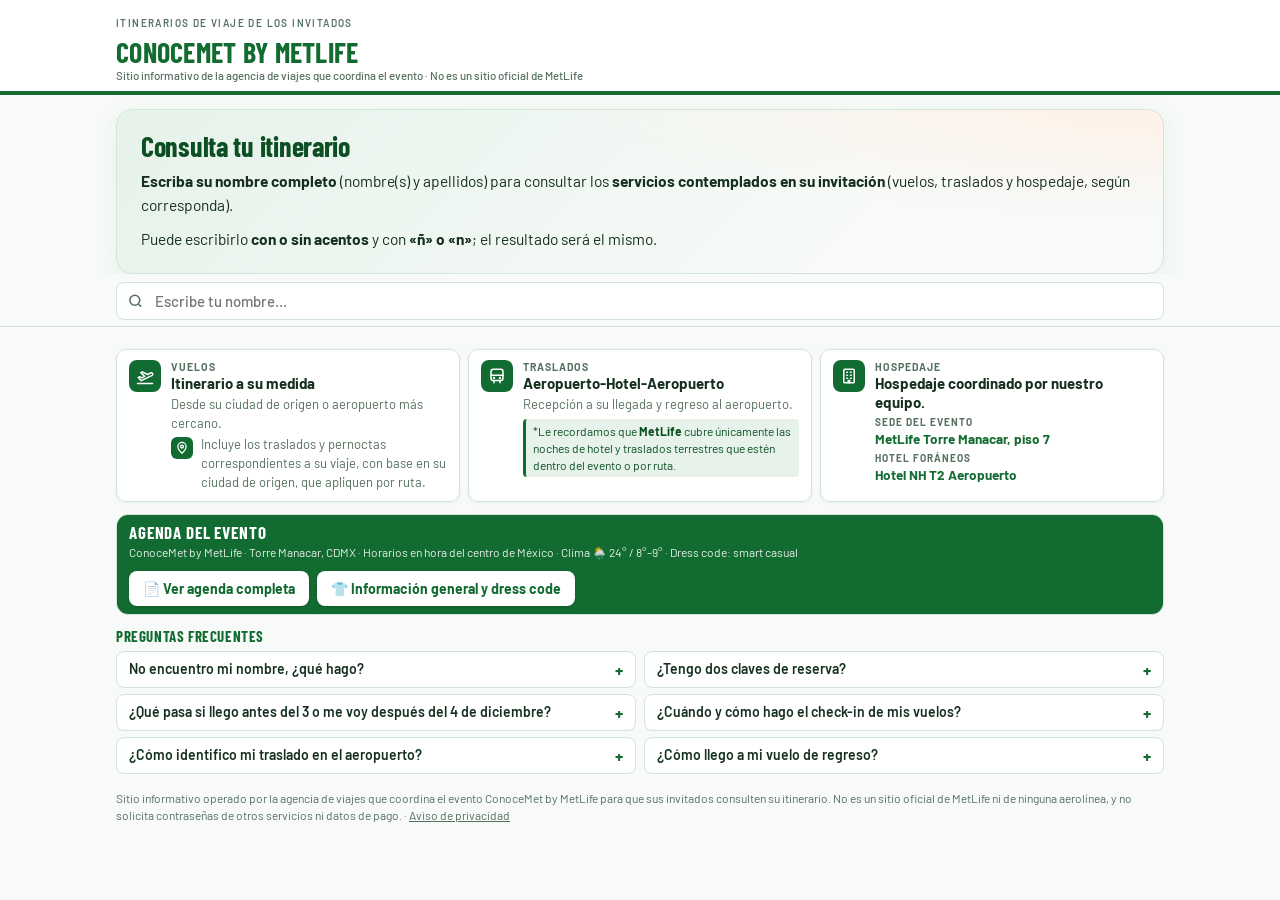
==== commit 65e97c78: "Sincronizar con cavaliermode-hash/manifiesto (7da240d)" ====
--- a/index.html
+++ b/index.html
@@ -785,8 +785,6 @@
     <div class="sub" id="upd" hidden></div>
     <nav class="tabs" role="tablist" aria-label="Apartados">
       <button role="tab" data-tab="man" aria-selected="true">Manifiesto</button>
-      <button role="tab" data-tab="rep" aria-selected="false">Reporte</button>
-      <button role="tab" data-stf="1" aria-selected="false">Staff</button>
     </nav>
     <nav class="tabs vsub" aria-label="Secciones Staff" hidden>
       <button role="tab" data-tab="cla" aria-selected="false">Claves</button>
@@ -970,14 +968,18 @@
   <p id="agv-wait" class="agv-wait" hidden>Generando tus vuelos…</p>
   <div class="agv-body"><img id="agv-img" alt="Agenda del evento"></div>
 </div>
-<div id="pwm" class="pwm" role="dialog" aria-modal="true" aria-labelledby="pwm-t" hidden>
-  <form id="pwm-f" class="pwm-box" autocomplete="off">
-    <p id="pwm-t" class="pwm-t">Escribe la contraseña:</p>
-    <input id="pwm-i" type="password" autocomplete="off" autocapitalize="off" autocorrect="off" spellcheck="false" aria-label="Contraseña">
-    <p id="pwm-e" class="pwm-e" role="alert"></p>
-    <div class="pwm-b"><button type="button" id="pwm-c" class="sec">Cancelar</button><button type="submit">Entrar</button></div>
-  </form>
-</div>
+<div id="pwm" class="pwm" role="dialog" aria-modal="true" aria-labelledby="pwm-t" hidden></div>
+<script>
+/* Accesos internos (Staff y Reporte) solo en /staff: la página pública no muestra pestañas internas ni campos de acceso */
+const STAFF = /\/staff(\.html)?\/?$/i.test(location.pathname);
+(function(){ const nav = document.querySelector('.tabs[role="tablist"]');
+  if(!STAFF){ if(nav) nav.hidden = true; return; }
+  document.title = 'Staff · Manifiesto';
+  nav.insertAdjacentHTML('beforeend', '<button role="tab" data-tab="rep" aria-selected="false">Reporte</button><button role="tab" data-stf="1" aria-selected="false">Staff</button>');
+  const m = document.getElementById('pwm');
+  m.innerHTML = '<form id="pwm-f" class="pwm-box" autocomplete="off"><p id="pwm-t" class="pwm-t">Escribe la contraseña:</p><input id="pwm-i" autocomplete="off" autocapitalize="off" autocorrect="off" spellcheck="false" aria-label="Contraseña"><p id="pwm-e" class="pwm-e" role="alert"></p><div class="pwm-b"><button type="button" id="pwm-c" class="sec">Cancelar</button><button type="submit">Entrar</button></div></form>';
+  m.querySelector('#pwm-i').type = 'pass' + 'word'; })();
+</script>
 <script src="parse.js?v=347"></script>
 <script src="cifra.js?v=347"></script>
 <script>
@@ -2401,7 +2403,7 @@
   if('Notification' in window && Notification.permission === 'default'){ DLG = true; try{ await Notification.requestPermission(); }catch(er){} setTimeout(() => { DLG = false; awaySince = 0; }, 800); }
   if('serviceWorker' in navigator){ try{ await navigator.serviceWorker.register('sw.js?v=1', {scope: './'}); }catch(er){} }
   AL.on = true; AL.sent = {}; alCheck(true); alSave(); alUI(); alResumen(true); alSave(); });
-if(navigator.serviceWorker) navigator.serviceWorker.addEventListener('message', e => { if(e.data && e.data.alerta && stfSes()) ctlTab(e.data.alerta); });
+if(navigator.serviceWorker) navigator.serviceWorker.addEventListener('message', e => { if(STAFF && e.data && e.data.alerta && stfSes()) ctlTab(e.data.alerta); });
 setInterval(() => alCheck(), 30000);
 document.addEventListener('visibilitychange', () => { if(!document.hidden) alCheck(); });
 document.addEventListener('click', e => { const b = e.target.closest('#cfase [data-fase]'); if(!b) return; CTL.fase = b.dataset.fase; ctlRender(); });
@@ -3044,7 +3046,7 @@
   if(b.dataset.tab === 'rep'){ if(!(await repGate())) return; }
   else if(b.dataset.tab !== 'man' && ['man', 'rep'].includes(CTL.tab) && !(await conGate())) return; ctlTab(b.dataset.tab); }));
 /* Staff: una sola pestaña con contraseña que agrupa Llegadas, Salidas, Traslados y pernoctas, Concentrado y Claves. */
-document.querySelector('.tabs [data-stf]').addEventListener('click', async () => {
+if(STAFF) document.querySelector('.tabs [data-stf]').addEventListener('click', async () => {
   if(CTL.tab !== 'man' && CTL.tab !== 'rep') return; if(!(await conGate())) return; ctlTab('cla'); }); // Staff abre en Claves
 document.querySelectorAll('.cstat').forEach(b => b.addEventListener('click', () => {
   CTL.filter = b.dataset.f; document.querySelectorAll('.cstat').forEach(x => x.setAttribute('aria-pressed', x === b)); ctlRender(); }));
@@ -3110,7 +3112,7 @@
   window.addEventListener('resize', setH);
   if(window.ResizeObserver) new ResizeObserver(setH).observe(h); setH(); requestAnimationFrame(setH);
 })();
-const APP_V = 505;
+const APP_V = 507;
 const PIN_KEY = 'manifiesto-pin';
 const OPEN_PIN = 'hermosillo'; // acceso abierto: la página ya no pide PIN. Para volver a pedirlo, dejar vacío ('').
 try{ localStorage.removeItem(PIN_KEY); }catch(e){}
@@ -3168,6 +3170,7 @@
   const i = r.n ? DATA.findIndex(x => x.n === r.n) : -1;
   if(i >= 0 && (!r.tab || r.tab === 'man')) openPax(i);
   // estaba en Staff: sigue ahí si no han pasado 60 minutos; si pasaron, pide la contraseña para volver a entrar
+  if(!STAFF && r.tab && r.tab !== 'man') r.tab = 'man';
   if(r.tab === 'rep') (async () => { if(await repGate()){ ctlTab('rep'); setTimeout(() => window.scrollTo({top: r.y || 0}), 80); } })();
   else if(r.tab && r.tab !== 'man') (async () => { const vencio = !stfSes(); if(vencio) stfEnd();
     if(await conGate(vencio ? `Pasaron ${Staff_MIN} minutos fuera de Staff. Escribe la contraseña para continuar:` : '')) { ctlTab(r.tab); setTimeout(() => window.scrollTo({top: r.y || 0}), 80); } })();
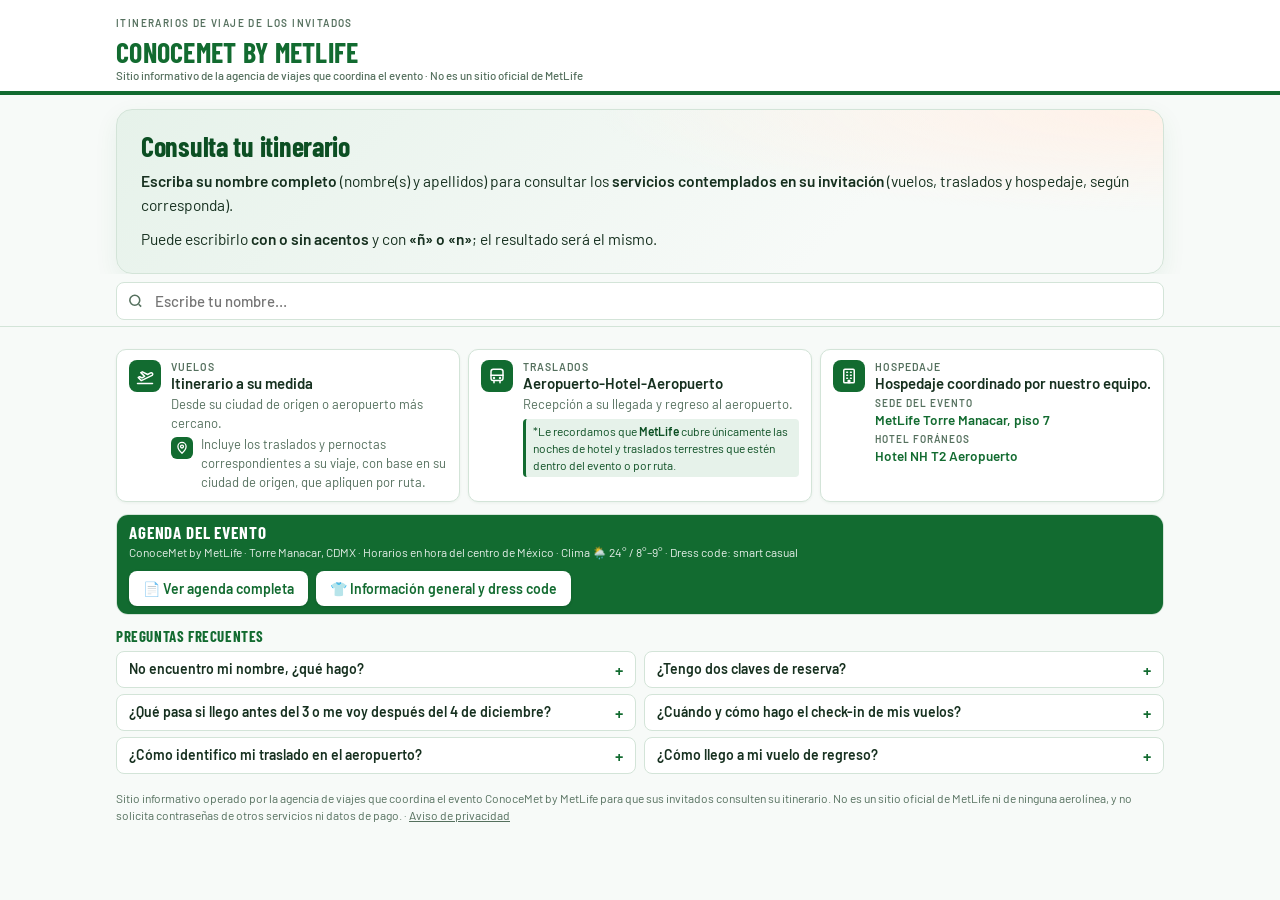
==== commit 3cfab78c: "Sincronizar con cavaliermode-hash/manifiesto (2cb608f)" ====
--- a/index.html
+++ b/index.html
@@ -28,10 +28,7 @@
 <meta name="apple-mobile-web-app-title" content="Manifiesto">
 <meta name="apple-mobile-web-app-status-bar-style" content="default">
 <title>Itinerarios de viaje · Evento ConoceMet by MetLife</title>
-<link rel="preconnect" href="https://fonts.googleapis.com">
-<link rel="preconnect" href="https://fonts.gstatic.com" crossorigin>
-<link rel="stylesheet" href="https://fonts.googleapis.com/css2?family=Barlow+Condensed:wght@500;600;700&family=Barlow:wght@400;500;600&family=JetBrains+Mono:wght@500;700&display=swap" media="print" onload="this.media='all'">
-<noscript><link rel="stylesheet" href="https://fonts.googleapis.com/css2?family=Barlow+Condensed:wght@500;600;700&family=Barlow:wght@400;500;600&family=JetBrains+Mono:wght@500;700&display=swap"></noscript>
+<link rel="stylesheet" href="fonts/fonts.css">
 <style>
 :root{
   color-scheme:light;
@@ -1101,6 +1098,9 @@
 const VUELO_TXT_R = r => dosClaves(r)
   ? 'A continuación le compartimos los datos de su reservación aérea. Importante: su viaje tiene dos claves de reserva distintas, una para el vuelo de ida y otra para el vuelo de regreso. Le sugerimos conservar ambas, ya que las necesitará para realizar su check-in y consultar su itinerario directamente con la aerolínea.'
   : 'A continuación le compartimos los datos de su reservación aérea. Le sugerimos conservar su clave de reserva, ya que la necesitará para realizar su check-in y consultar su itinerario directamente con la aerolínea.';
+const LLEGA2_T = 'Llegada un día antes · miércoles 2 de diciembre';
+const LLEGA2_TXT = 'Por los horarios de vuelo disponibles desde su ciudad, MetLife le considera la llegada un día antes con pernocta por ruta. A su llegada, diríjase al Hotel NH T2 Aeropuerto, ubicado dentro de la Terminal 2 del aeropuerto; si llega a la Terminal 1, puede cambiar de terminal en el Aerotrén.';
+const SEDE2_TXT = 'El jueves 3 de diciembre, del Hotel NH T2 Aeropuerto a MetLife Torre Manacar, piso 7. El horario se le confirmará previamente.';
 const REGRESO_TXT = 'El Hotel NH T2 Aeropuerto está dentro de la Terminal 2 del aeropuerto; si su vuelo sale de la Terminal 1, puede usar el Aerotrén entre terminales.';
 /* Traslado de regreso al aeropuerto de Hermosillo: aplica si su vuelo de regreso sale de Hermosillo dentro de las fechas del evento (3 al 5 de noviembre). */
 function aplicaRegreso(r){ const reg = [r.reg, r.c2].filter(Boolean), l = reg.find(x => x.o === EV_AP); return !!l && l.f >= HOTEL.ci && l.f <= HOTEL.co; }
@@ -1211,12 +1211,13 @@
     const hci = ((h.lines.find(t => /^Check in/i.test(t)) || '').match(/(\d{1,2}:\d{2})/) || [])[1] || '15:00';
     /* Como en la invitación: resguardo de equipaje, hospedaje (check in/out y noches) y, al final del día, traslado al hotel */
     const lI = legsI.find(x => x.d === EV_AP), tA = lI ? minDe(lI.l) : (r.tc ? minDe('08:00') : minDe('12:00'));
+    if(r.pe2) add(lI ? lI.f : ci, lI ? tA + 1 : '23:49', {tipo: 'verde', i: '📍', t: 'Llegada un día antes', text: LLEGA2_TXT});
     if(r.pe2) add(lI ? lI.f : ci, lI ? tA + 2 : '23:50', {tipo: 'blk', i: '🏨', t: 'Hospedaje', rows: [['NH T2 Aeropuerto', 'Check in 2 dic (a su llegada) · Check out 4 dic · 2 noches']], nb: h.nota});
     else {
       if(!r.tc && !tierra) add(HOTEL.ci, tA + 2, {tipo: 'blk', i: '🧳', t: 'Resguardo de equipaje', rows: [['A su llegada', 'Su equipaje será resguardado en el Hotel NH T2 Aeropuerto, donde se hospedará, para su mayor comodidad en el desplazamiento a la sede del evento; se le entregará a su regreso al hotel.']]});
       add(HOTEL.ci, tA + 3, {tipo: 'blk', i: '🏨', t: 'Hospedaje', rows: [['NH T2 Aeropuerto', 'Check in 3 dic · Check out 4 dic · 1 noche']], nb: h.nota}); }
     add(HOTEL.ci, '23:00', {tipo: 'verde', i: '🚐', t: 'Traslado al hotel', text: 'Al terminar la cena, a las 23:00 h, traslado al Hotel NH T2 Aeropuerto.'});
-    if(r.pe2) add(HOTEL.ci, '11:00', {tipo: 'verde', i: '🚐', t: 'Traslado a la sede del evento', text: 'Del Hotel NH T2 Aeropuerto a MetLife Torre Manacar, piso 7. El horario se le confirmará previamente.'});
+    if(r.pe2) add(HOTEL.ci, '11:00', {tipo: 'verde', i: '🚐', t: 'Traslado a la sede del evento', text: SEDE2_TXT.replace(/^El jueves 3 de diciembre, del/, 'Del')});
     add(HOTEL.co, '12:00', {tipo: 'info', i: '🛎️', t: 'Check-out del ' + HOTEL.n, text: ''}); }
   /* Terrestres: traslado de regreso a su ciudad, en orden cronológico (después del check-out, o al terminar el evento si no hay hotel) */
   if(r.tc && !legsR.length && !conVueloInv(r)){ const hh = tieneHotel(r);
@@ -1227,7 +1228,7 @@
   S.forEach((x, k) => x.k = k);
   return S.sort((a, b) => a.f.localeCompare(b.f) || a.m - b.m || a.k - b.k);
 }
-const B_HL = /resguardado en el Hotel NH T2 Aeropuerto|se le entregará a su regreso al hotel|Check in [23] dic|Check out 4 dic|Comida, actividad y cena|Hotel NH T2 Aeropuerto|Hotel NH Collection Mexico City Airport T2|Torre Manacar|al finalizar el evento|Los días del evento|No aplica/g;
+const B_HL = /llegada un día antes|pernocta por ruta|Terminal 2|Aerotrén|jueves 3 de diciembre|resguardado en el Hotel NH T2 Aeropuerto|se le entregará a su regreso al hotel|Check in [23] dic|Check out 4 dic|Comida, actividad y cena|Hotel NH T2 Aeropuerto|Hotel NH Collection Mexico City Airport T2|Torre Manacar|al finalizar el evento|Los días del evento|No aplica/g;
 function notasHTML(r){
   const B = notaBloques(r); if(!B.length) return '';
   return `<section class="notas" aria-label="Indicaciones especiales"><h3>Indicaciones especiales para ti</h3>${B.map(b => `<div class="nblk"><p class="nbt"><span aria-hidden="true">${b.i}</span> ${esc(b.t)}</p>${b.rows ? `<dl>${b.rows.map(([k, v]) => `<dt>${esc(k)}</dt><dd>${esc(v).replace(B_HL, x => `<b>${x}</b>`)}</dd>`).join('')}</dl>` : `<p class="nbx">${esc(b.text)}</p>`}</div>`).join('')}</section>`;
@@ -1553,7 +1554,7 @@
     L.push(`<b>Traslado terrestre</b> desde ${esc(tcase(r.tc))} a la sede del evento (punto de encuentro y horario por confirmar).`);
   } else {
     L.push(`<b>Vuelo redondo</b>${org ? ' desde ' + esc(org) : ' desde su ciudad de origen'} a la Ciudad de México.` + (ida.length || reg.length ? ' Propuesta de vuelos:<br>&nbsp;<br>&nbsp;' : ' Su vuelo se encuentra en proceso de emisión.'));
-    L.push('<b>Boleto de avión</b> en clase turista.', '<b>Equipaje de mano</b> en cabina, máximo 15 kg.', '<b>Equipaje documentado</b>, máximo 25 kg.', '<b>Asientos asignados</b>.');
+    L.push('<b>Boleto de avión</b> en clase turista.', '<b>Equipaje de mano</b> en cabina, máximo 15 kg.', (r.nd ? '<b>Equipaje documentado</b>: N/A.' : '<b>Equipaje documentado</b>, máximo 25 kg.'), '<b>Asientos asignados</b>.');
     L.push('<b>Recepción</b> a su llegada al Aeropuerto de la Ciudad de México y <b>traslados</b> al evento.');
   }
   if(tieneHotel(r)) L.push(`<b>Hospedaje</b> 1 noche en el ${esc(HOTEL.n)} (check in 3 de diciembre · check out 4 de diciembre).`);
@@ -1597,10 +1598,11 @@
     b += blk('🚐', 'Traslado terrestre de llegada', [['Fecha', '<b>Jueves 3 de diciembre</b>'], ['Punto de encuentro y horario', 'Por confirmar. Se lo compartiremos al cierre del registro del evento.'], ['Desde', '<b>' + tc + '</b>'], ['Hacia', '<b>Hotel NH T2 Aeropuerto</b>, donde para su mayor comodidad su equipaje será <b>resguardado</b> y se le entregará a su regreso al final del día.'], ['Después', 'Del Hotel NH T2 Aeropuerto continuará el desplazamiento a la sede del evento: <b>MetLife Torre Manacar, piso 7</b>.']]);
   } else {
     b += vImg ? p(`<img src="${vImg}" width="640" alt="Propuesta de vuelos" style="width:640px;max-width:100%;height:auto;display:block;border:0">`) : ida.length || r.reg ? p('&nbsp;') + p('&nbsp;') : p(T('Su vuelo se encuentra en proceso de emisión.'));
-    b += blk('🧳', 'Su vuelo incluye', [['Boleto de avión', 'Clase <b>turista</b>'], ['Equipaje de mano', 'En cabina, máximo <b>15 kg</b>'], ['Equipaje documentado', 'Máximo <b>25 kg</b>'], ['Asientos', '<b>Asignados</b>']]);
+    b += blk('🧳', 'Su vuelo incluye', [['Boleto de avión', 'Clase <b>turista</b>'], ['Equipaje de mano', 'En cabina, máximo <b>15 kg</b>'], ['Equipaje documentado', r.nd ? '<b>N/A</b>' : 'Máximo <b>25 kg</b>'], ['Asientos', '<b>Asignados</b>']]);
     if(r.pe2){
+      b += verde('📍 ' + LLEGA2_T, esc(LLEGA2_TXT).replace(B_HL, x => `<b>${x}</b>`));
       b += blk('🏨', 'Hospedaje', [['NH T2 Aeropuerto', '<b>Check in 2 dic</b> (a su llegada) · <b>Check out 4 dic</b> · 2 noches']]);
-      b += verde('🚐 Traslado a la sede del evento', 'El <b>jueves 3 de diciembre</b>, del <b>Hotel NH T2 Aeropuerto</b> a <b>MetLife Torre Manacar, piso 7</b>.');
+      b += verde('🚐 Traslado a la sede del evento', esc(SEDE2_TXT).replace(B_HL, x => `<b>${x}</b>`));
     } else b += `<tr><td style="padding:5px 0"><table width="100%" cellpadding="0" cellspacing="0"><tr><td bgcolor="#E3F1E7" style="background:#E3F1E7;border:2px solid ${G};border-radius:8px;padding:8px 12px;line-height:1.4">${T('📍 Recepción en el Aeropuerto de la Ciudad de México y traslado a la sede del evento (MetLife Torre Manacar, piso 7).', INK, 'bold')}</td></tr></table></td></tr>`;
   }
   if(hotel && !r.pe2 && !tc) b += blk('🧳', 'Resguardo de equipaje', [['A su llegada', `Su equipaje será <b>resguardado en el ${esc(HOTEL.n)}</b>, donde se hospedará, para su mayor comodidad en el desplazamiento a la sede del evento; <b>se le entregará a su regreso al hotel</b>.`]]);
@@ -1643,9 +1645,10 @@
     else {
       const leg = [r.c1, r.ida].filter(Boolean).map(l => fl('IDA', l)).concat([r.reg, r.c2].filter(Boolean).map(l => fl('REGRESO', l)));
       L.push(''); if(leg.length) leg.forEach(x => L.push(...x)); else L.push('Su vuelo se encuentra en proceso de emisión.');
-      sec('🧳', 'Su vuelo incluye', [['Boleto de avión', 'Clase *turista*'], ['Equipaje de mano', 'En cabina, máximo *15 kg*'], ['Equipaje documentado', 'Máximo *25 kg*'], ['Asientos', '*Asignados*']]);
-      if(r.pe2){ sec('🏨', 'Hospedaje', [['NH T2 Aeropuerto', '*Check in 2 dic* (a su llegada) · *Check out 4 dic* · 2 noches']]);
-        sec('🚐', 'Traslado a la sede del evento', [['', 'El *jueves 3 de diciembre*, del *Hotel NH T2 Aeropuerto* a *MetLife Torre Manacar, piso 7*.']]); }
+      sec('🧳', 'Su vuelo incluye', [['Boleto de avión', 'Clase *turista*'], ['Equipaje de mano', 'En cabina, máximo *15 kg*'], ['Equipaje documentado', r.nd ? '*N/A*' : 'Máximo *25 kg*'], ['Asientos', '*Asignados*']]);
+      if(r.pe2){ sec('📍', LLEGA2_T, [['', LLEGA2_TXT.replace(B_HL, x => `*${x}*`)]]);
+        sec('🏨', 'Hospedaje', [['NH T2 Aeropuerto', '*Check in 2 dic* (a su llegada) · *Check out 4 dic* · 2 noches']]);
+        sec('🚐', 'Traslado a la sede del evento', [['', SEDE2_TXT.replace(B_HL, x => `*${x}*`)]]); }
       else L.push('', '📍 *Recepción en el Aeropuerto de la Ciudad de México y traslado a la sede del evento (MetLife Torre Manacar, piso 7).*');
     }
     if(hotel && !r.pe2){ if(!tc) sec('🧳', 'Resguardo de equipaje', [['A su llegada', `Su equipaje será *resguardado en el ${HOTEL.n}*, donde se hospedará, para su mayor comodidad en el desplazamiento a la sede del evento; *se le entregará a su regreso al hotel*.`]]);
@@ -3112,7 +3115,7 @@
   window.addEventListener('resize', setH);
   if(window.ResizeObserver) new ResizeObserver(setH).observe(h); setH(); requestAnimationFrame(setH);
 })();
-const APP_V = 507;
+const APP_V = 513;
 const PIN_KEY = 'manifiesto-pin';
 const OPEN_PIN = 'hermosillo'; // acceso abierto: la página ya no pide PIN. Para volver a pedirlo, dejar vacío ('').
 try{ localStorage.removeItem(PIN_KEY); }catch(e){}
--- a/fonts/fonts.css
+++ b/fonts/fonts.css
@@ -0,0 +1,16 @@
+@font-face{font-family:'Barlow Condensed';font-style:normal;font-weight:500;font-display:swap;src:url(barlow-condensed-latin-500-normal.woff2) format('woff2');unicode-range:U+0000-00FF,U+0131,U+0152-0153,U+02BB-02BC,U+02C6,U+02DA,U+02DC,U+0304,U+0308,U+0329,U+2000-206F,U+20AC,U+2122,U+2191,U+2193,U+2212,U+2215,U+FEFF,U+FFFD}
+@font-face{font-family:'Barlow Condensed';font-style:normal;font-weight:500;font-display:swap;src:url(barlow-condensed-latin-ext-500-normal.woff2) format('woff2');unicode-range:U+0100-02BA,U+02BD-02C5,U+02C7-02CC,U+02CE-02D7,U+02DD-02FF,U+0304,U+0308,U+0329,U+1D00-1DBF,U+1E00-1E9F,U+1EF2-1EFF,U+2020,U+20A0-20AB,U+20AD-20C0,U+2113,U+2C60-2C7F,U+A720-A7FF}
+@font-face{font-family:'Barlow Condensed';font-style:normal;font-weight:600;font-display:swap;src:url(barlow-condensed-latin-600-normal.woff2) format('woff2');unicode-range:U+0000-00FF,U+0131,U+0152-0153,U+02BB-02BC,U+02C6,U+02DA,U+02DC,U+0304,U+0308,U+0329,U+2000-206F,U+20AC,U+2122,U+2191,U+2193,U+2212,U+2215,U+FEFF,U+FFFD}
+@font-face{font-family:'Barlow Condensed';font-style:normal;font-weight:600;font-display:swap;src:url(barlow-condensed-latin-ext-600-normal.woff2) format('woff2');unicode-range:U+0100-02BA,U+02BD-02C5,U+02C7-02CC,U+02CE-02D7,U+02DD-02FF,U+0304,U+0308,U+0329,U+1D00-1DBF,U+1E00-1E9F,U+1EF2-1EFF,U+2020,U+20A0-20AB,U+20AD-20C0,U+2113,U+2C60-2C7F,U+A720-A7FF}
+@font-face{font-family:'Barlow Condensed';font-style:normal;font-weight:700;font-display:swap;src:url(barlow-condensed-latin-700-normal.woff2) format('woff2');unicode-range:U+0000-00FF,U+0131,U+0152-0153,U+02BB-02BC,U+02C6,U+02DA,U+02DC,U+0304,U+0308,U+0329,U+2000-206F,U+20AC,U+2122,U+2191,U+2193,U+2212,U+2215,U+FEFF,U+FFFD}
+@font-face{font-family:'Barlow Condensed';font-style:normal;font-weight:700;font-display:swap;src:url(barlow-condensed-latin-ext-700-normal.woff2) format('woff2');unicode-range:U+0100-02BA,U+02BD-02C5,U+02C7-02CC,U+02CE-02D7,U+02DD-02FF,U+0304,U+0308,U+0329,U+1D00-1DBF,U+1E00-1E9F,U+1EF2-1EFF,U+2020,U+20A0-20AB,U+20AD-20C0,U+2113,U+2C60-2C7F,U+A720-A7FF}
+@font-face{font-family:'Barlow';font-style:normal;font-weight:400;font-display:swap;src:url(barlow-latin-400-normal.woff2) format('woff2');unicode-range:U+0000-00FF,U+0131,U+0152-0153,U+02BB-02BC,U+02C6,U+02DA,U+02DC,U+0304,U+0308,U+0329,U+2000-206F,U+20AC,U+2122,U+2191,U+2193,U+2212,U+2215,U+FEFF,U+FFFD}
+@font-face{font-family:'Barlow';font-style:normal;font-weight:400;font-display:swap;src:url(barlow-latin-ext-400-normal.woff2) format('woff2');unicode-range:U+0100-02BA,U+02BD-02C5,U+02C7-02CC,U+02CE-02D7,U+02DD-02FF,U+0304,U+0308,U+0329,U+1D00-1DBF,U+1E00-1E9F,U+1EF2-1EFF,U+2020,U+20A0-20AB,U+20AD-20C0,U+2113,U+2C60-2C7F,U+A720-A7FF}
+@font-face{font-family:'Barlow';font-style:normal;font-weight:500;font-display:swap;src:url(barlow-latin-500-normal.woff2) format('woff2');unicode-range:U+0000-00FF,U+0131,U+0152-0153,U+02BB-02BC,U+02C6,U+02DA,U+02DC,U+0304,U+0308,U+0329,U+2000-206F,U+20AC,U+2122,U+2191,U+2193,U+2212,U+2215,U+FEFF,U+FFFD}
+@font-face{font-family:'Barlow';font-style:normal;font-weight:500;font-display:swap;src:url(barlow-latin-ext-500-normal.woff2) format('woff2');unicode-range:U+0100-02BA,U+02BD-02C5,U+02C7-02CC,U+02CE-02D7,U+02DD-02FF,U+0304,U+0308,U+0329,U+1D00-1DBF,U+1E00-1E9F,U+1EF2-1EFF,U+2020,U+20A0-20AB,U+20AD-20C0,U+2113,U+2C60-2C7F,U+A720-A7FF}
+@font-face{font-family:'Barlow';font-style:normal;font-weight:600;font-display:swap;src:url(barlow-latin-600-normal.woff2) format('woff2');unicode-range:U+0000-00FF,U+0131,U+0152-0153,U+02BB-02BC,U+02C6,U+02DA,U+02DC,U+0304,U+0308,U+0329,U+2000-206F,U+20AC,U+2122,U+2191,U+2193,U+2212,U+2215,U+FEFF,U+FFFD}
+@font-face{font-family:'Barlow';font-style:normal;font-weight:600;font-display:swap;src:url(barlow-latin-ext-600-normal.woff2) format('woff2');unicode-range:U+0100-02BA,U+02BD-02C5,U+02C7-02CC,U+02CE-02D7,U+02DD-02FF,U+0304,U+0308,U+0329,U+1D00-1DBF,U+1E00-1E9F,U+1EF2-1EFF,U+2020,U+20A0-20AB,U+20AD-20C0,U+2113,U+2C60-2C7F,U+A720-A7FF}
+@font-face{font-family:'JetBrains Mono';font-style:normal;font-weight:500;font-display:swap;src:url(jetbrains-mono-latin-500-normal.woff2) format('woff2');unicode-range:U+0000-00FF,U+0131,U+0152-0153,U+02BB-02BC,U+02C6,U+02DA,U+02DC,U+0304,U+0308,U+0329,U+2000-206F,U+20AC,U+2122,U+2191,U+2193,U+2212,U+2215,U+FEFF,U+FFFD}
+@font-face{font-family:'JetBrains Mono';font-style:normal;font-weight:500;font-display:swap;src:url(jetbrains-mono-latin-ext-500-normal.woff2) format('woff2');unicode-range:U+0100-02BA,U+02BD-02C5,U+02C7-02CC,U+02CE-02D7,U+02DD-02FF,U+0304,U+0308,U+0329,U+1D00-1DBF,U+1E00-1E9F,U+1EF2-1EFF,U+2020,U+20A0-20AB,U+20AD-20C0,U+2113,U+2C60-2C7F,U+A720-A7FF}
+@font-face{font-family:'JetBrains Mono';font-style:normal;font-weight:700;font-display:swap;src:url(jetbrains-mono-latin-700-normal.woff2) format('woff2');unicode-range:U+0000-00FF,U+0131,U+0152-0153,U+02BB-02BC,U+02C6,U+02DA,U+02DC,U+0304,U+0308,U+0329,U+2000-206F,U+20AC,U+2122,U+2191,U+2193,U+2212,U+2215,U+FEFF,U+FFFD}
+@font-face{font-family:'JetBrains Mono';font-style:normal;font-weight:700;font-display:swap;src:url(jetbrains-mono-latin-ext-700-normal.woff2) format('woff2');unicode-range:U+0100-02BA,U+02BD-02C5,U+02C7-02CC,U+02CE-02D7,U+02DD-02FF,U+0304,U+0308,U+0329,U+1D00-1DBF,U+1E00-1E9F,U+1EF2-1EFF,U+2020,U+20A0-20AB,U+20AD-20C0,U+2113,U+2C60-2C7F,U+A720-A7FF}
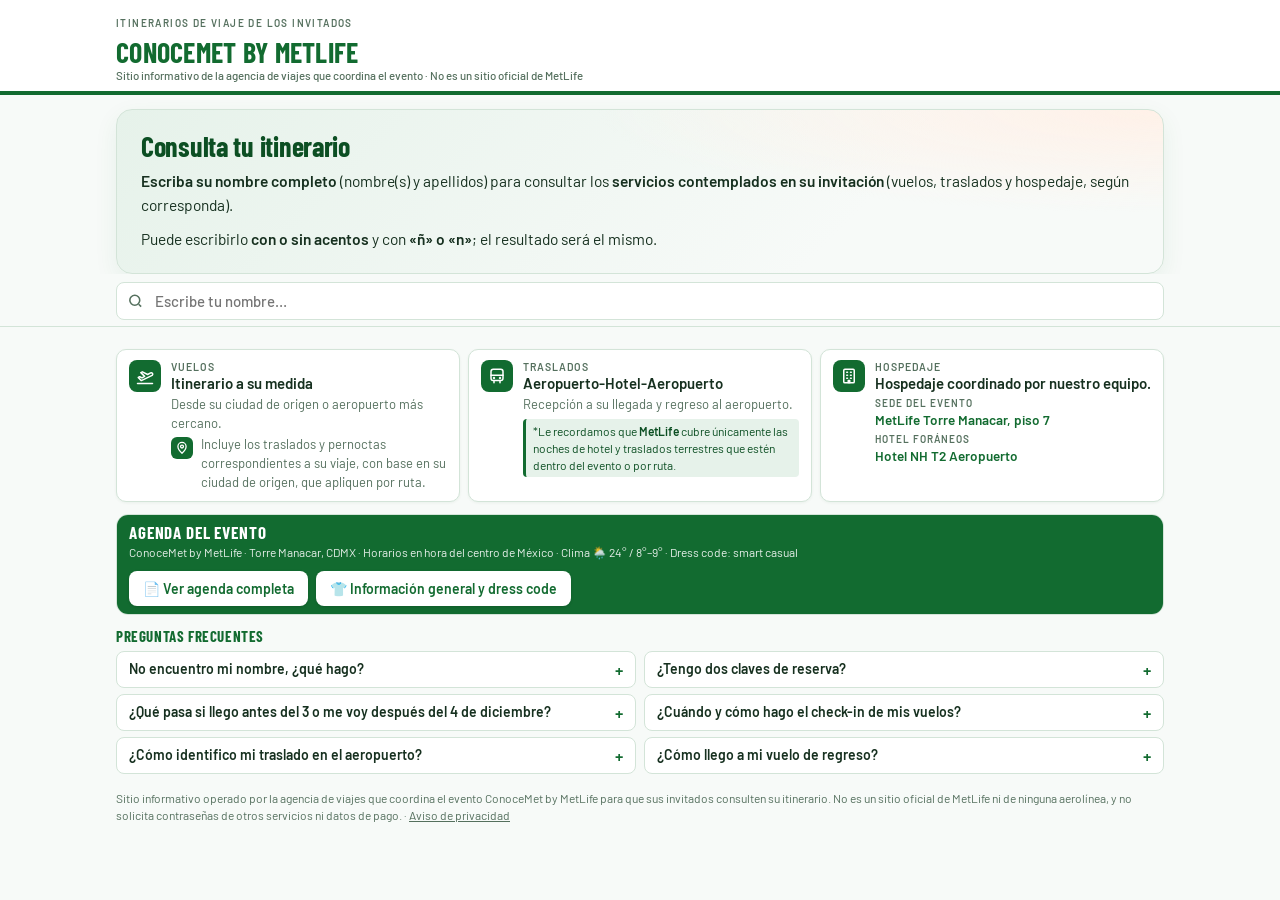
==== commit e8cda6a2: "Sincronizar con cavaliermode-hash/manifiesto (6de9224)" ====
--- a/index.html
+++ b/index.html
@@ -658,7 +658,7 @@
 .zprog{display:block;width:100%;max-width:360px;height:10px;margin-top:6px;accent-color:var(--green-dark)}
 .zipbar{display:flex;flex-wrap:wrap;align-items:center;gap:8px;margin:8px 0 2px}.zipbar button{font:700 13px var(--body);padding:8px 12px;border-radius:8px;border:1.5px solid var(--green);background:var(--green);color:#fff;cursor:pointer}.zipbar button+button{background:#fff;color:var(--green)}.zipbar button:disabled{opacity:.55;cursor:wait}#zipmsg{font-size:12.5px;color:var(--muted)}
 .rolbar{display:flex;flex-wrap:wrap;gap:6px;margin:8px 0 2px}.rolbar button{font:600 12px var(--body);padding:5px 10px;border-radius:999px;border:1px solid var(--line);background:#fff;color:var(--ink,#16301F);cursor:pointer}.rolbar button b{font-weight:800;margin-left:2px}.rolbar button.st{border-color:#9DB8DA;color:#1E5BA8}.rolbar button.on{background:var(--green);border-color:var(--green);color:#fff}.rolbar button.st.on{background:#1E5BA8;border-color:#1E5BA8;color:#fff}
-.ziproles{margin-top:18px}.ziproles h3{margin:0 0 2px;font:700 16px/1.2 var(--display);color:var(--green-dark);text-transform:uppercase;letter-spacing:.04em}.ziproles .ktable{border:1px solid var(--line);border-radius:10px;overflow:hidden;width:100%}.ziproles td{padding:6px 8px!important}.zrb{text-align:right;white-space:nowrap}.zrb button{font:700 12px var(--body);padding:6px 10px;margin-left:6px;border-radius:7px;border:1.5px solid var(--green);background:#fff;color:var(--green);cursor:pointer}.zrb button:first-child{background:var(--green);color:#fff}.zrb button:disabled{opacity:.45;cursor:not-allowed}
+.ziproles{margin-top:18px}.ziproles h3{margin:0 0 2px;font:700 16px/1.2 var(--display);color:var(--green-dark);text-transform:uppercase;letter-spacing:.04em}.ziproles .ktable{border:1px solid var(--line);border-radius:10px;overflow:hidden;width:100%}.ziproles td{padding:6px 8px!important}.zrb{text-align:right;white-space:nowrap}.zrb button{font:700 12px var(--body);padding:6px 10px;margin-left:6px;border-radius:7px;border:1.5px solid var(--green);background:#fff;color:var(--green);cursor:pointer}.zrb button[data-zr]{background:var(--green);color:#fff}.zrb button:disabled{opacity:.45;cursor:not-allowed}
 @media (max-width:560px){.zrb{white-space:normal}.zrb button{margin:2px 0 2px 4px;padding:5px 7px;font-size:11px}}
 .ziproles tr.zall td{background:#F0F8F2;font-weight:800}
 .dcierre{margin:18px 0 6px}.dcierre .dimp{margin:0;background:#FFF7E6;border-left:4px solid #E0A100;padding:10px 14px;color:var(--ink);line-height:1.45}.dcierre .dbye{margin:12px 2px 0;color:var(--ink)}.dcierre .dbye i{color:#1C6B2E}
@@ -771,6 +771,8 @@
 .disc{margin:2px 0 0;font:500 11.5px/1.3 var(--body);color:var(--muted)}
 @media (max-width:560px){.disc{font-size:10px}}
 .h3txt p.h3n{margin-top:10px}
+.ncp{border:0;background:none;cursor:pointer;font-size:12px;padding:0 3px;margin-left:4px;opacity:.65;vertical-align:middle;line-height:1} .ncp:hover{opacity:1}
+.cvchip.on{background:#136c34;color:#fff;border-color:#136c34} #ziproles .zver{background:#fff;color:#136c34;border:1px solid #136c34;margin-right:6px}
 </style>
 </head>
 <body>
@@ -940,7 +942,7 @@
     <h2 id="imp-t">Puntos importantes de su vuelo</h2>
     <ul>
       <li>El <b>check-in</b> podrá realizarse <b>24 horas antes</b> de la salida del itinerario, si la aerolínea lo permite. De lo contrario, deberá presentarse <b>2 horas antes</b> en los mostradores de la línea aérea.</li>
-      <li>Identifique la clave con la leyenda <b>Reserva de la aerolínea</b>.</li>
+      <li>Identifique la clave con la leyenda <b>Clave de Reserva</b>.</li>
       <li>Para administrar su reserva o confirmar su itinerario utilice <b>únicamente las 6 letras de la reservación</b> para entrar a la página de la aerolínea.</li>
       <li><b>Qué necesita llevar:</b> una <b>identificación oficial vigente</b> (INE o pasaporte) <b>con el mismo nombre de su reserva</b>, y su <b>clave de reserva o pase de abordar</b>.</li>
     </ul>
@@ -1021,6 +1023,8 @@
 const viajeTxt = r => porCuentaR(r) ? 'Llega por su cuenta a la sede del evento.' : 'Viaje por traslado terrestre.';
 const soloTierra = r => !r.ida && !r.reg && !r.c1 && !r.c2 && !r.vu && (r.loc || r.tc || /TERRESTRE/.test(r.st || '') || (r.notas || []).some(n => n.k === 'tr'));
 /* Hotel del evento: solo foráneos (con vuelo o con pernocta indicada en el Excel); los locales no llevan hospedaje */
+/* Llegan antes del día del evento (vuelo de ida que aterriza antes del check in, p. ej. 2 dic): pernocta por ruta desde su llegada */
+function llegadaPrevia(L){ (L || []).forEach(r => { const leg = r.ida || r.c1; if(!r.loc && leg && leg.f && leg.f < HOTEL.ci && !/CANCEL/i.test(r.st || '')){ r.pe = 1; r.pe2 = 1; } }); }
 const tieneHotel = r => !r.loc && !!(r.pe || r.vu || r.ida || r.reg || r.c1 || r.c2 || (r.notas || []).some(n => n.k === 'pe'));
 function tierraBlock(r){
   const det = r.loc ? 'Participante local: tu cita es a las 12:00 h en MetLife Torre Manacar, piso 7. Aplica estacionamiento en Torre Manacar.' : porCuentaR(r) ? 'Llegas por tu cuenta a la sede del evento; revisa tus indicaciones especiales.' : (r.notas || []).some(n => n.k === 'tr') ? 'Revisa los detalles en tus indicaciones especiales.' : 'Tu viaje al evento es por traslado terrestre.';
@@ -1136,6 +1140,8 @@
     if(n.k === 'tr' && (m = t.match(/^Sin traslado terrestre: llegas por tu cuenta al (.+?) el (.+?) y a tu regreso el (.+?) te trasladas por tu cuenta desde el (.+?)\.$/))){
       ida.push({i:'🚙', t:'Llegada por su cuenta', rows:[['Fecha', m[2]], ['Llegada', 'Por su cuenta al ' + m[1] + ' (no aplica traslado terrestre)']]});
       reg.push({i:'🚙', t:'Regreso por su cuenta', rows:[['Fecha', m[3]], ['Regreso', 'Por su cuenta desde el ' + m[4] + ' (no aplica traslado terrestre)']]}); return; }
+    if(n.k === 'tr' && (m = t.match(/^Solo regreso por tu cuenta el (.+?) desde (?:el |la )?(.+?) \(/))){ // vuelo solo de ida; regresa por su cuenta
+      reg.push({i:'🚙', t:'Regreso por su cuenta', rows:[['Fecha', m[1]], ['Regreso', 'Por su cuenta desde ' + m[2] + ' (no requiere vuelo de regreso)']]}); return; }
     if(n.k === 'tr' && (m = t.match(/^Traslado terrestre desde (.+?) a la sede del evento\. Te compartiremos/))){
       ida.push({i:'🚐', t:'Traslado terrestre', rows:[['Fecha', 'Jueves 3 de diciembre'], ['Punto de encuentro y horario', 'Por confirmar. Se lo compartiremos al cierre del registro del evento.'], ['Desde', m[1]], ['Hacia', 'Hotel NH T2 Aeropuerto, donde para su mayor comodidad su equipaje será resguardado y se le entregará a su regreso al final del día'], ['Después', 'Del Hotel NH T2 Aeropuerto continuará el desplazamiento a la sede del evento: MetLife Torre Manacar, piso 7']]}); return; }
     if(n.k === 'tr' && r.loc){
@@ -1184,10 +1190,10 @@
   notaBloques(r).forEach(b => {
     const R = b.rows || [], sinP = R.filter(x => x[0] !== 'Periodo');
     if(/por su cuenta$/.test(b.t) && val(R, 'Fecha')){ const f = isoDe(val(R, 'Fecha')), lr = legsR.find(x => x.f === f && x.d === 'MEX');
-      add(f, b.t.startsWith('Llegada') ? '22:00' : (lr ? minDe(lr.l) + 1 : '17:00'), {tipo: 'blk', i: b.i, t: b.t, rows: R}); return; }
+      add(f, b.t.startsWith('Llegada') ? (/al evento/i.test(val(R, 'Llegada')) ? 0 : '22:00') : (lr ? minDe(lr.l) + 1 : '17:00'), {tipo: 'blk', i: b.i, t: b.t, rows: R}); return; }
     if(b.t === 'Traslado terrestre'){ add(HOTEL.ci, '08:00', {tipo: 'blk', i: b.i, t: b.t, rows: R}); return; }
     if(b.t === 'Asistencia al evento' && r.loc){ /* Locales: como en la invitación, en orden cronológico */
-      add(HOTEL.ci, '11:58', {tipo: 'blk', i: '🅿️', t: 'MetLife estará cubriendo', rows: [['Estacionamiento', 'Los días del evento · Torre Manacar'], ['Hospedaje', 'No aplica']]});
+      add(HOTEL.ci, '11:58', {tipo: 'blk', i: '🅿️', t: 'MetLife estará cubriendo', rows: [['Estacionamiento', r.est ? 'Los días del evento · Torre Manacar' : 'No aplica'], ['Hospedaje', 'No aplica']]});
       add(HOTEL.ci, '11:59', {tipo: 'verde', i: '📅', t: 'Cita', text: 'Jueves 3 de diciembre a las 12:00 h · MetLife Torre Manacar, piso 7 (Av. Insurgentes Sur 1457, esquina Río Mixcoac).'}); return; }
 
     if(b.t === 'Llegada por su cuenta'){
@@ -1203,7 +1209,7 @@
       add(f, '12:30', {tipo: 'blk', i: b.i, t: b.t, rows: R}); return; }
     add('', 0, {tipo: 'blk', i: b.i, t: b.t, rows: b.rows, text: b.text});
   });
-  add(HOTEL.ci, '13:00', {tipo: 'blk', i: '🍽️', t: 'Durante el evento · jueves 3 de diciembre', rows: [['Incluye', 'Comida, actividad y cena']]});
+  add(HOTEL.ci, '13:00', {tipo: 'blk', i: '🍽️', t: 'Durante el evento · jueves 3 de diciembre', rows: [['Incluye', 'Alimentos programados de acuerdo con la agenda del evento.']]});
   legsI.forEach((l, j) => add(l.f, l.s, {tipo: 'vuelo', leg: l, dir: 'Ida', con: j < legsI.length - 1, pk: !j}));
   legsR.forEach((l, j) => add(l.f, l.s, {tipo: 'vuelo', leg: l, dir: 'Regreso', pk: !j}));
   if(!tierra && aplicaLlegada(r)){ const l = legsI.find(x => x.d === EV_AP); add(l.f, minDe(l.l) + 1, {tipo: 'verde', i: '📍', t: 'Recepción en el Aeropuerto de la Ciudad de México', text: LLEGA_TXT}); }
@@ -1228,7 +1234,7 @@
   S.forEach((x, k) => x.k = k);
   return S.sort((a, b) => a.f.localeCompare(b.f) || a.m - b.m || a.k - b.k);
 }
-const B_HL = /llegada un día antes|pernocta por ruta|Terminal 2|Aerotrén|jueves 3 de diciembre|resguardado en el Hotel NH T2 Aeropuerto|se le entregará a su regreso al hotel|Check in [23] dic|Check out 4 dic|Comida, actividad y cena|Hotel NH T2 Aeropuerto|Hotel NH Collection Mexico City Airport T2|Torre Manacar|al finalizar el evento|Los días del evento|No aplica/g;
+const B_HL = /llegada un día antes|pernocta por ruta|Terminal 2|Aerotrén|jueves 3 de diciembre|resguardado en el Hotel NH T2 Aeropuerto|se le entregará a su regreso al hotel|Check in [23] dic|Check out 4 dic|Alimentos programados|Hotel NH T2 Aeropuerto|Hotel NH Collection Mexico City Airport T2|Torre Manacar|al finalizar el evento|Los días del evento|No aplica/g;
 function notasHTML(r){
   const B = notaBloques(r); if(!B.length) return '';
   return `<section class="notas" aria-label="Indicaciones especiales"><h3>Indicaciones especiales para ti</h3>${B.map(b => `<div class="nblk"><p class="nbt"><span aria-hidden="true">${b.i}</span> ${esc(b.t)}</p>${b.rows ? `<dl>${b.rows.map(([k, v]) => `<dt>${esc(k)}</dt><dd>${esc(v).replace(B_HL, x => `<b>${x}</b>`)}</dd>`).join('')}</dl>` : `<p class="nbx">${esc(b.text)}</p>`}</div>`).join('')}</section>`;
@@ -1438,7 +1444,7 @@
   const h2 = t => `<tr data-h="1"><td style="padding:${C ? '9px 0 2px' : '16px 0 6px'}"><table cellpadding="0" cellspacing="0"><tr><td width="4" bgcolor="${G}" style="background:${G};width:4px">&nbsp;</td><td style="padding-left:8px">${T(t.toUpperCase(), C ? 12 : 14, G, 'bold', 'Arial,sans-serif', 'letter-spacing:.5px')}</td></tr></table></td></tr>`;
   const caja = (tit, inner) => `<tr><td style="padding:${C ? '6px 0 2px' : '12px 0 4px'}"><table width="100%" cellpadding="0" cellspacing="0"><tr><td bgcolor="#FFFBEF" style="background:#FFFBEF;border:1.5px solid #F2D58A;border-radius:12px;padding:${C ? '6px 10px' : '12px 14px'}">${T(esc(tit.toUpperCase()), C ? 12 : 15, '#6B4A00', 'bold', 'Arial,sans-serif', 'letter-spacing:.6px')}<table width="100%" cellpadding="0" cellspacing="0" style="margin-top:${C ? 2 : 6}px">${inner}</table></td></tr></table></td></tr>`;
   const p = (t, st = '') => `<tr><td style="font-family:${MAIL11 ? 'Calibri,Arial,sans-serif' : 'Arial,sans-serif'};font-size:${MAIL11 ? '11pt' : fs + 'px'};line-height:${C ? 1.3 : 1.45};${C ? 'padding:1px 4px;' : ''}color:${INK};${st}">${t}</td></tr>`;
-  const key = (lab, v) => `<tr><td style="padding:${C ? '2px 0' : '6px 0'}"><table cellpadding="${C ? 3 : 6}" cellspacing="0"><tr><td bgcolor="${HB}" style="background:${HB};border:2px solid ${G};border-radius:8px;padding:${C ? '3px 10px' : '6px 12px'}">${W(lab.toUpperCase(), C ? 11 : 12, 'bold', 'letter-spacing:.5px')}&nbsp;&nbsp;${T(esc(v), C ? 15 : 18, ON, 'bold', "'Courier New',monospace", 'letter-spacing:2px')}</td></tr></table></td></tr>`;
+  const key = (lab, v) => `<tr><td style="padding:${C ? '2px 0' : '6px 0'}"><table cellpadding="${C ? 3 : 6}" cellspacing="0"><tr><td bgcolor="${HB}" style="background:${HB};border:2px solid ${G};border-radius:8px;padding:${C ? '3px 10px' : '6px 12px'}">${W(lab.toUpperCase(), C ? 11 : 12, 'normal', 'letter-spacing:.5px')}&nbsp;&nbsp;${T(esc(v), C ? 15 : 18, ON, 'bold', "'Courier New',monospace", 'letter-spacing:2px')}</td></tr></table></td></tr>`;
   const card = (title, legs, fill, sinTitulo) => { legs = legs.filter(Boolean); if(!legs.length) return '';
     let rows = `<tr><td bgcolor="${fill}" style="background:${fill};padding:${pv}px 12px" colspan="2">${W(esc(fmtDate(legs[0].f)), 13)}${sinTitulo ? '' : '&nbsp;&nbsp;' + W(title.toUpperCase(), 13, 'bold', 'letter-spacing:1px')}&nbsp;&nbsp;${W(esc(cityOf(legs[0].o)) + ' &rarr; ' + esc(cityOf(legs[legs.length-1].d)), 13)}</td></tr>`;
     legs.forEach((l, i) => {
@@ -1459,8 +1465,8 @@
       <td width="100" valign="top" class="vlogo" style="width:100px;padding:4px 10px 0 0">${lg ? `<img src="${base.replace(/[^\/]*$/, '') + lg}" width="78" alt="${esc(String(l.v).replace(/\s*\d+$/, ''))}" style="width:78px;max-height:24px;height:auto;display:block;border:0">` : ''}</td>
       <td valign="top"><table width="100%" cellpadding="0" cellspacing="0">
         <tr><td colspan="3" style="padding:0 0 6px">${T(esc(lg ? LINEA(l.v).replace(/^(Aeromexico|Volaris|Viva Aerobus) /, 'Vuelo ') : LINEA(l.v)), fs, '#222222', 'bold')}</td></tr>
-        <tr>${td(T('Salida', fs, '#222222', 'bold'), 'width:90px', 'vk')}${td(T(esc(fV(l.f) + ' ' + (l.s || '')), fs, '#222222', 'bold'), 'width:190px', 'vt')}${td(T(esc(AERO_N[l.o] || l.o), fs, '#222222', 'bold'))}</tr>
-        <tr>${td(T('Llegada', fs, '#222222', 'bold'))}${td(T(esc(fV(l.f) + ' ' + (l.l || '')), fs, '#222222', 'bold'))}${td(T(esc(AERO_N[l.d] || l.d), fs, '#222222', 'bold'))}</tr>
+        <tr>${td(T('Salida', fs, '#222222', 'bold'), 'width:90px', 'vk')}${td(T(esc(fV(l.f) + ' ' + (l.s || '')), fs, '#222222', 'bold'), 'width:190px', 'vt')}${td(T(C ? esc(AERO_CD(l.o)) : AERO_B(l.o), fs, '#222222', C ? 'bold' : 'normal'))}</tr>
+        <tr>${td(T('Llegada', fs, '#222222', 'bold'))}${td(T(esc(fV(l.f) + ' ' + (l.l || '')), fs, '#222222', 'bold'))}${td(T(C ? esc(AERO_CD(l.d)) : AERO_B(l.d), fs, '#222222', C ? 'bold' : 'normal'))}</tr>
         <tr>${td(T('Duración', fs, '#222222'))}${td('')}${td(T(du, fs, '#222222'))}</tr>
       </table></td></tr></table></td></tr></table></td></tr>`; };
   // PDF: tarjeta de vuelo en una sola línea por tramo, con la clave dentro del encabezado
@@ -1476,10 +1482,11 @@
     return (clave ? key(title === 'Ida' ? 'Clave de reserva de ida' : 'Clave de reserva de regreso', clave) : '') + `<tr><td style="padding:1px 0 3px"><table width="100%" cellpadding="0" cellspacing="0" style="border:1.5px solid #CDE8D5;border-collapse:separate">${rows}</table></td></tr>`; };
   let b = !C ? '' : `<tr><td bgcolor="${HB}" style="background:${HB};padding:${C ? '6px 12px' : '14px 18px'}">${C ? W('CONOCEMET BY METLIFE', 15, 'bold') + '&nbsp;&nbsp;' + W('· MANIFIESTO DE ITINERARIO', 10, 'bold', 'letter-spacing:1px') : W('MANIFIESTO DE ITINERARIO', 11, 'bold', 'letter-spacing:1.5px') + '<br>' + W('CONOCEMET BY METLIFE', 20, 'bold')}</td></tr>`;
   b += p(`${T('Estimado(a)', C ? 13 : 15, MUT)} ${T(esc(r.n.toUpperCase()), C ? 15 : 17, INK, 'bold')}`, C ? 'padding-top:6px' : 'padding-top:12px');
+  if(MAIL11) b += p(T('&nbsp;', fs, INK)); // renglón en blanco entre el saludo y la introducción (correo)
   b += p(T(esc(INTRO_TXT).replace('ConoceMet by MetLife', `<b style="color:${INK}">ConoceMet by MetLife</b>`), C ? 12 : fs, INK), C ? 'padding-top:2px;padding-bottom:2px' : 'padding-top:4px;padding-bottom:4px');
   /* Itinerario en orden cronológico, agrupado por día */
   const b0 = b.length;
-  if(!tierra && !(WEB && viajeHecho(r))){ const u = claveUna(r); b += p(T('Datos de su reservación aérea', C ? 14 : 16, G, 'bold'), C ? 'padding-top:8px;padding-bottom:2px' : 'padding-top:14px;padding-bottom:4px');
+  if(!tierra && !(WEB && viajeHecho(r))){ const u = claveUna(r); b += MAIL11 ? p(T('Adjunto encontrará su <b>boleto electrónico</b>. Le solicitamos <b>verificar nombre, ruta, fechas y horarios de vuelo</b>, y <b>notificarnos de inmediato cualquier discrepancia</b> para realizar los ajustes necesarios.', fs, INK), 'padding-top:14px;padding-bottom:4px') : p(T('Datos de su reservación aérea', C ? 14 : 16, G, 'bold'), C ? 'padding-top:8px;padding-bottom:2px' : 'padding-top:14px;padding-bottom:4px');
     if(dos) b += p(T('Su viaje tiene dos claves de reserva distintas: la clave de ida aparece en su vuelo de ida y la clave de regreso en su vuelo de regreso.', C ? 11 : fs, INK)); else if(!r.ida && !r.reg && !r.c1 && !r.c2) b += p(T('Sus vuelos están en proceso de emisión. En cuanto estén confirmados verá aquí su clave de reserva y sus horarios.', C ? 11 : fs, INK)); else if(!u.k || /^[\s\-–—]*$/.test(u.k)) b += p(T('Su clave de reserva se compartirá en cuanto esté confirmada.', C ? 11 : fs, INK)); else b += key(u.lab, u.k); }
   { const blkRows = rows => (rows || []).map(([k, v]) => `<tr><td valign="top" width="${C ? 104 : 120}" style="width:${C ? 104 : 120}px;padding:${C ? '0 6px 0 0' : '1px 8px 1px 0'}">${T(esc(k), C ? 10 : 12, MUT, 'bold')}</td><td style="padding:${C ? '0;line-height:1.25' : '1px 0;line-height:1.35'}">${T(esc(v).replace(B_HL, x => `<b style="color:${INK}">${x}</b>`), C ? 11 : 13, INK)}</td></tr>`).join('');
     const blk = (ic, t, inner) => `<tr><td style="padding:${C ? '3px 0' : '5px 0'}"><table width="100%" cellpadding="0" cellspacing="0"><tr><td bgcolor="#FFFFFF" style="background:#FFFFFF;border:1.5px solid #EBCB72;border-left:5px solid #E0A100;border-radius:8px;padding:${C ? '3px 9px' : '6px 11px'}">${T(ic + ' ' + esc(t.toUpperCase()), C ? 10 : 12, '#6B4A00', 'bold', 'Arial,sans-serif', 'letter-spacing:.5px')}<table cellpadding="0" cellspacing="0" style="margin-top:${C ? 1 : 2}px">${inner}</table></td></tr></table></td></tr>`;
@@ -1508,8 +1515,9 @@
     b += `<tr><td bgcolor="#F0F8F2" style="background:#F0F8F2;border-left:4px solid ${G};padding:${C ? '5px 12px' : '10px 14px'}"><table cellpadding="0" cellspacing="0">${pts}</table></td></tr>`; }
   b += `<tr><td style="padding-top:${C ? 6 : 12}px"><table width="100%" cellpadding="0" cellspacing="0"><tr><td bgcolor="#FFF7E6" style="background:#FFF7E6;border-left:4px solid #E0A100;padding:${C ? '5px 12px;line-height:1.25' : '10px 14px'}">${T('Importante.- ' + impTxt(r), C ? 11 : fs, INK, 'bold')}</td></tr></table></td></tr>`;
   // (sin botón de PDF en el correo)
-  if(C) b += p(T(despedida(r), 11), 'padding-top:4px');
-  else b += p(T(despedida(r))) + (!WEB && CFG.firma ? p(T(esc(CFG.firma), fs, G, 'bold', 'Arial,sans-serif', 'font-style:italic'), 'padding-top:6px;padding-bottom:10px') : '');
+  const byeB = esc(despedida(r)).replace('ConoceMet by MetLife', '<b>ConoceMet by MetLife</b>');
+  if(C) b += p(T(byeB, 11), 'padding-top:4px');
+  else b += p(T(byeB)) + (!WEB && CFG.firma ? p(T(esc(CFG.firma), fs, G, 'bold', 'Arial,sans-serif', 'font-style:italic'), 'padding-top:6px;padding-bottom:10px') : '');
   // PDF: 640 px fijos (cabe en una hoja). Correo: a lo ancho de la ventana del correo, hasta 1000 px, para leerse mejor.
   return C ? `<table width="100%" cellpadding="4" cellspacing="0" style="width:100%;font-family:Arial,sans-serif;background:#ffffff">${b}</table>`
     : `<table width="100%" cellpadding="4" cellspacing="0" style="width:100%;max-width:1000px;font-family:Calibri,Arial,sans-serif;font-size:11pt;background:#ffffff">${b}</table>`;
@@ -1559,7 +1567,7 @@
   }
   if(tieneHotel(r)) L.push(`<b>Hospedaje</b> 1 noche en el ${esc(HOTEL.n)} (check in 3 de diciembre · check out 4 de diciembre).`);
   if(tieneHotel(r)) L.push(`<b>Resguardo de equipaje:</b> a su llegada a la Ciudad de México, su equipaje será resguardado en el ${esc(HOTEL.n)}, donde se hospedará, para su mayor comodidad en el desplazamiento a la sede del evento; se le entregará a su regreso al hotel.`);
-  L.push('<b>Comida, actividad y cena</b> del evento.');
+  L.push('<b>Alimentos programados</b> de acuerdo con la agenda del evento.');
   return L;
 }
 const fDia = f => { if(!f) return ''; const d = new Date(f + 'T12:00:00'); return ['Dom','Lun','Mar','Mié','Jue','Vie','Sáb'][d.getDay()] + ' ' + d.getDate() + ' ' + ['ene','feb','mar','abr','may','jun','jul','ago','sep','oct','nov','dic'][d.getMonth()]; };
@@ -1582,9 +1590,9 @@
   if(r.loc){ // Locales: texto propio, con agenda adjunta
     b += h2('Detalles de su participación');
     b += p(T('A continuación, le presentamos los detalles que <b>MetLife</b> estará cubriendo con base en su registro y alineado a la agenda el cual le adjuntamos.'), 'padding-bottom:4px');
-    b += blk('🅿️', 'MetLife estará cubriendo', [['Estacionamiento', '<b>Los días del evento</b> · Torre Manacar'], ['Hospedaje', '<b>No aplica</b>']]);
+    b += blk('🅿️', 'MetLife estará cubriendo', [['Estacionamiento', r.est ? '<b>Los días del evento</b> · Torre Manacar' : '<b>No aplica</b>'], ['Hospedaje', '<b>No aplica</b>']]);
     b += verde('📅 Cita', 'Jueves 3 de diciembre a las <b>12:00 h</b> · MetLife Torre Manacar, piso 7.');
-    b += blk('🍽️', 'Durante el evento · jueves 3 de diciembre', [['Incluye', '<b>Comida, actividad y cena</b>']]);
+    b += blk('🍽️', 'Durante el evento · jueves 3 de diciembre', [['Incluye', '<b>Alimentos programados</b> de acuerdo con la agenda del evento.']]);
     b += imp(T('Le agradecería una confirmación de recepción de este mensaje.', INK, 'bold'));
     b += p(T('Si necesita más información o tiene preguntas específicas, no dude en ponerse en contacto.'), 'padding-top:8px');
     b += p(T('Continúo a sus órdenes.'), 'padding-top:8px') + p(T('Saludos cordiales,'), 'padding-top:8px');
@@ -1592,12 +1600,27 @@
   }
   b += h2(vuelo ? 'Para su participación le estamos considerando - Propuesta de vuelos' : 'Para su participación le estamos considerando');
   // Orden cronológico: llegada → vuelo/traslado → recepción → resguardo de equipaje → evento → traslado al hotel → hospedaje → regreso
-  const tc = !vuelo && r.tc ? esc(tcase(r.tc)) : '';
+  const tc = !vuelo && r.tc ? esc(tcase(r.tc)) : '', cta = !vuelo && porCuentaR(r); // cta: llega y regresa por su cuenta (sin traslado terrestre)
   const reg = [r.reg, r.c2].filter(Boolean), regF = reg[0] ? fDia(reg[0].f).replace(/^(\w+) (\d+) (\w+)$/, '$1 $2 $3') : 'Viernes 4 dic';
-  if(tc){
+  if(cta){
+    b += blk('🚙', 'Llegada por su cuenta', [['Fecha', '<b>Jueves 3 de diciembre</b>'], ['Llegada', 'Por su cuenta, directo a la sede del evento (<b>MetLife Torre Manacar, piso 7</b>). <b>No aplica traslado terrestre.</b>']]);
+  } else if(tc){
     b += blk('🚐', 'Traslado terrestre de llegada', [['Fecha', '<b>Jueves 3 de diciembre</b>'], ['Punto de encuentro y horario', 'Por confirmar. Se lo compartiremos al cierre del registro del evento.'], ['Desde', '<b>' + tc + '</b>'], ['Hacia', '<b>Hotel NH T2 Aeropuerto</b>, donde para su mayor comodidad su equipaje será <b>resguardado</b> y se le entregará a su regreso al final del día.'], ['Después', 'Del Hotel NH T2 Aeropuerto continuará el desplazamiento a la sede del evento: <b>MetLife Torre Manacar, piso 7</b>.']]);
   } else {
-    b += vImg ? p(`<img src="${vImg}" width="640" alt="Propuesta de vuelos" style="width:640px;max-width:100%;height:auto;display:block;border:0">`) : ida.length || r.reg ? p('&nbsp;') + p('&nbsp;') : p(T('Su vuelo se encuentra en proceso de emisión.'));
+    const legsP = [[r.c1, 'Ida'], [r.ida, 'Ida'], [r.reg, 'Regreso'], [r.c2, 'Regreso']].filter(x => x[0]);
+    const imgB = location.href.replace(/[?#].*$/, '').replace(/[^\/]*$/, ''), Tb = (t, w = 'normal') => T(t, '#222222', w);
+    const cardI = (dir, l) => { const lg = LOGO_AL(l.v), m = legMin(l), du = m > 0 ? `${String(Math.floor(m/60)).padStart(2,'0')}:${String(m%60).padStart(2,'0')} (Sin paradas)` : '';
+      const td = (t, st = '') => `<td style="padding:2px 6px 2px 0;${st}">${t}</td>`;
+      return `<tr><td style="padding:10px 0 2px">${T(dir.toUpperCase(), G, 'bold')} ${Tb('· ' + esc(fV(l.f, true)))}</td></tr>
+      <tr><td style="padding:0 0 4px"><table width="100%" cellpadding="0" cellspacing="0"><tr><td bgcolor="#EFEFEF" style="background:#EFEFEF;padding:10px 12px"><table width="100%" cellpadding="0" cellspacing="0"><tr>
+        <td width="100" valign="top" style="width:100px;padding:4px 10px 0 0">${lg ? `<img src="${imgB + lg}" width="78" alt="${esc(String(l.v).replace(/\s*\d+$/, ''))}" style="width:78px;max-height:24px;height:auto;display:block;border:0">` : ''}</td>
+        <td valign="top"><table width="100%" cellpadding="0" cellspacing="0">
+          <tr><td colspan="3" style="padding:0 0 6px">${Tb(esc(lg ? LINEA(l.v).replace(/^(Aeromexico|Volaris|Viva Aerobus) /, 'Vuelo ') : LINEA(l.v)), 'bold')}</td></tr>
+          <tr>${td(Tb('Salida', 'bold'), 'width:90px')}${td(Tb(esc(fV(l.f) + ' ' + (l.s || '')), 'bold'), 'width:190px')}${td(Tb(AERO_B(l.o)))}</tr>
+          <tr>${td(Tb('Llegada', 'bold'))}${td(Tb(esc(fV(l.f) + ' ' + (l.l || '')), 'bold'))}${td(Tb(AERO_B(l.d)))}</tr>
+          <tr>${td(Tb('Duración'))}${td('')}${td(Tb(du))}</tr>
+        </table></td></tr></table></td></tr></table></td></tr>`; };
+    b += legsP.length ? legsP.map(([l, d]) => cardI(d, l)).join('') + p(T('Horarios en hora local de cada aeropuerto.', MUT), 'font-size:9pt;padding-bottom:4px') : ida.length || r.reg ? p('&nbsp;') + p('&nbsp;') : p(T('Su vuelo se encuentra en proceso de emisión.'));
     b += blk('🧳', 'Su vuelo incluye', [['Boleto de avión', 'Clase <b>turista</b>'], ['Equipaje de mano', 'En cabina, máximo <b>15 kg</b>'], ['Equipaje documentado', r.nd ? '<b>N/A</b>' : 'Máximo <b>25 kg</b>'], ['Asientos', '<b>Asignados</b>']]);
     if(r.pe2){
       b += verde('📍 ' + LLEGA2_T, esc(LLEGA2_TXT).replace(B_HL, x => `<b>${x}</b>`));
@@ -1605,17 +1628,19 @@
       b += verde('🚐 Traslado a la sede del evento', esc(SEDE2_TXT).replace(B_HL, x => `<b>${x}</b>`));
     } else b += `<tr><td style="padding:5px 0"><table width="100%" cellpadding="0" cellspacing="0"><tr><td bgcolor="#E3F1E7" style="background:#E3F1E7;border:2px solid ${G};border-radius:8px;padding:8px 12px;line-height:1.4">${T('📍 Recepción en el Aeropuerto de la Ciudad de México y traslado a la sede del evento (MetLife Torre Manacar, piso 7).', INK, 'bold')}</td></tr></table></td></tr>`;
   }
-  if(hotel && !r.pe2 && !tc) b += blk('🧳', 'Resguardo de equipaje', [['A su llegada', `Su equipaje será <b>resguardado en el ${esc(HOTEL.n)}</b>, donde se hospedará, para su mayor comodidad en el desplazamiento a la sede del evento; <b>se le entregará a su regreso al hotel</b>.`]]);
+  if(hotel && !r.pe2 && !tc && !cta) b += blk('🧳', 'Resguardo de equipaje', [['A su llegada', `Su equipaje será <b>resguardado en el ${esc(HOTEL.n)}</b>, donde se hospedará, para su mayor comodidad en el desplazamiento a la sede del evento; <b>se le entregará a su regreso al hotel</b>.`]]);
   if(hotel && !r.pe2) b += blk('🏨', 'Hospedaje', [['NH T2 Aeropuerto', '<b>Check in 3 dic</b> · <b>Check out 4 dic</b> · 1 noche']]);
-  b += blk('🍽️', 'Durante el evento · jueves 3 de diciembre', [['Incluye', '<b>Comida, actividad y cena</b>']]);
+  b += blk('🍽️', 'Durante el evento · jueves 3 de diciembre', [['Incluye', '<b>Alimentos programados</b> de acuerdo con la agenda del evento.']]);
   if(hotel) b += verde('🚐 Traslado al hotel', 'Al terminar la cena, a las <b>23:00 h</b>, traslado al <b>Hotel NH T2 Aeropuerto</b>.');
-  if(tc) b += blk('🚐', 'Traslado terrestre de regreso', [['Desde', '<b>' + (hotel ? esc(HOTEL.n) : 'Sede del evento') + '</b>'], ['Hacia', '<b>' + tc + '</b>'], ['Horario', 'Se le compartirá <b>al finalizar el evento</b>']]);
+  if(cta) b += blk('🚙', 'Regreso por su cuenta', [['Fecha', hotel ? '<b>Viernes 4 de diciembre</b>' : '<b>Jueves 3 de diciembre</b>, al terminar el evento'], ['Desde', '<b>' + (hotel ? esc(HOTEL.n) : 'Sede del evento') + '</b>'], ['Regreso', 'Por su cuenta. <b>No aplica traslado terrestre.</b>']]);
+  else if(tc) b += blk('🚐', 'Traslado terrestre de regreso', [['Fecha', hotel ? '<b>Viernes 4 de diciembre</b>' : '<b>Jueves 3 de diciembre</b>'], ['Desde', '<b>' + (hotel ? esc(HOTEL.n) : 'Sede del evento') + '</b>'], ['Hacia', '<b>' + tc + '</b>'], ['Horario', 'Se le compartirá <b>al finalizar el evento</b>']]);
+  else if(!r.reg && !r.c2 && /^Solo regreso por tu cuenta/.test(notaDe(r, 'tr'))) b += blk('🚙', 'Regreso por su cuenta', [['Fecha', '<b>Viernes 4 de diciembre</b>'], ['Desde', '<b>' + esc(HOTEL.n) + '</b>'], ['Regreso', 'Por su cuenta. <b>No requiere vuelo de regreso.</b>']]);
   else b += verde('✈️ Vuelo de regreso', 'El <b>Hotel NH T2 Aeropuerto</b> está dentro de la <b>Terminal 2</b> del aeropuerto; si su vuelo sale de la <b>Terminal 1</b>, puede cambiar de terminal en el <b>Aerotrén</b>.');
   if(vuelo){
     b += imp(T('Importante.- ', INK, 'bold') + T('Si desea realizar algún cambio de fecha u horario posterior a su confirmación, esto generará un <b>cargo por cambio</b> y posiblemente <b>diferencia de tarifa</b>, los cuales tendrán que ser cubiertos por su parte.') + '<br><br>' + T('Le recordamos que <b>MetLife</b> cubre las pernoctas y/o traslados terrestres necesarios, siempre que este aplique, dentro de las fechas del evento.'));
     b += p(T('Esperamos su validación respondiendo con la siguiente leyenda: <b>“Estoy de acuerdo con el itinerario de vuelo, proceder con la compra”</b>.'), 'padding-top:12px');
   }
-  if(tc) b += imp(T('Le agradecería una confirmación de recepción de este mensaje.', INK, 'bold'));
+  if(tc || cta) b += imp(T('Le agradecería una confirmación de recepción de este mensaje.', INK, 'bold'));
   b += p(T('Si necesita más información o tiene preguntas específicas, no dude en ponerse en contacto.'), 'padding-top:12px');
   b += p(T('Continúo a sus órdenes.'), 'padding-top:8px') + p(T('Saludos cordiales,'), 'padding-top:8px');
   return `<table width="100%" cellpadding="4" cellspacing="0" style="width:100%;max-width:1000px;font-family:Calibri,Arial,sans-serif;font-size:11pt;background:#ffffff">${b}</table>`;
@@ -1629,19 +1654,20 @@
 function invWa(r){
   const base = location.origin + location.pathname.replace(/[^\/]*$/, ''), SEP = '━━━━━━━━━━━━━━', L = [];
   const sec = (ic, t, rows) => { L.push('', `${ic} *${t.toUpperCase()}*`); rows.forEach(([k, v]) => L.push(k ? `• *${k}:* ${v}` : `• ${v}`)); };
-  const vuelo = conVueloInv(r), hotel = tieneHotel(r), tc = !vuelo && r.tc ? tcase(r.tc) : '';
+  const vuelo = conVueloInv(r), hotel = tieneHotel(r), tc = !vuelo && r.tc ? tcase(r.tc) : '', cta = !vuelo && porCuentaR(r);
   const fl = (lab, l) => [`${lab === 'IDA' ? '🛫' : '🛬'} *${lab} · ${l.v}*`, `• ${fmtDate(l.f)} · ${cityOf(l.o)} ${l.s} h → ${cityOf(l.d)} ${l.l} h`];
   L.push(`👋 Estimado(a) *${r.n.toUpperCase()}*`, '', 'Esperando se encuentre bien, reciba un cordial saludo' + (CFG.yo ? `, mi nombre es *${CFG.yo}*.` : '.'), '',
     (CFG.ag ? `Le escribo de *${CFG.ag}* en representación de *MetLife*` : 'Le escribimos en representación de *MetLife*') + ' para dar seguimiento a su participación al evento *ConoceMet by MetLife*, que se llevará a cabo el *jueves 3 de diciembre de 2026* en *MetLife Torre Manacar, piso 7* (Av. Insurgentes Sur 1457, esquina Río Mixcoac, Ciudad de México).');
   if(r.loc){
     L.push('', SEP, '📋 *DETALLES DE SU PARTICIPACIÓN*', SEP, '', 'A continuación, le presentamos los detalles que *MetLife* estará cubriendo con base en su registro y alineado a la agenda el cual le adjuntamos.');
-    sec('🅿️', 'MetLife estará cubriendo', [['Estacionamiento', '*Los días del evento* · Torre Manacar'], ['Hospedaje', '*No aplica*']]);
+    sec('🅿️', 'MetLife estará cubriendo', [['Estacionamiento', r.est ? '*Los días del evento* · Torre Manacar' : '*No aplica*'], ['Hospedaje', '*No aplica*']]);
     sec('📅', 'Cita', [['', 'Jueves 3 de diciembre a las *12:00 h* · MetLife Torre Manacar, piso 7.']]);
-    sec('🍽️', 'Durante el evento · jueves 3 de diciembre', [['Incluye', '*Comida, actividad y cena*']]);
+    sec('🍽️', 'Durante el evento · jueves 3 de diciembre', [['Incluye', '*Alimentos programados* de acuerdo con la agenda del evento.']]);
     L.push('', '*Le agradecería una confirmación de recepción de este mensaje.*');
   } else {
     L.push('', SEP, '📋 *PARA SU PARTICIPACIÓN LE ESTAMOS CONSIDERANDO' + (vuelo ? ' - PROPUESTA DE VUELOS' : '') + '*', SEP);
-    if(tc) sec('🚐', 'Traslado terrestre de llegada', [['Fecha', '*Jueves 3 de diciembre*'], ['Punto de encuentro y horario', 'Por confirmar. Se lo compartiremos al cierre del registro del evento.'], ['Desde', `*${tc}*`], ['Hacia', '*Hotel NH T2 Aeropuerto*, donde para su mayor comodidad su equipaje será *resguardado* y se le entregará a su regreso al final del día.'], ['Después', 'Del Hotel NH T2 Aeropuerto continuará el desplazamiento a la sede del evento: *MetLife Torre Manacar, piso 7*.']]);
+    if(cta) sec('🚙', 'Llegada por su cuenta', [['Fecha', '*Jueves 3 de diciembre*'], ['Llegada', 'Por su cuenta, directo a la sede del evento (*MetLife Torre Manacar, piso 7*). *No aplica traslado terrestre.*']]);
+    else if(tc) sec('🚐', 'Traslado terrestre de llegada', [['Fecha', '*Jueves 3 de diciembre*'], ['Punto de encuentro y horario', 'Por confirmar. Se lo compartiremos al cierre del registro del evento.'], ['Desde', `*${tc}*`], ['Hacia', '*Hotel NH T2 Aeropuerto*, donde para su mayor comodidad su equipaje será *resguardado* y se le entregará a su regreso al final del día.'], ['Después', 'Del Hotel NH T2 Aeropuerto continuará el desplazamiento a la sede del evento: *MetLife Torre Manacar, piso 7*.']]);
     else {
       const leg = [r.c1, r.ida].filter(Boolean).map(l => fl('IDA', l)).concat([r.reg, r.c2].filter(Boolean).map(l => fl('REGRESO', l)));
       L.push(''); if(leg.length) leg.forEach(x => L.push(...x)); else L.push('Su vuelo se encuentra en proceso de emisión.');
@@ -1651,15 +1677,17 @@
         sec('🚐', 'Traslado a la sede del evento', [['', SEDE2_TXT.replace(B_HL, x => `*${x}*`)]]); }
       else L.push('', '📍 *Recepción en el Aeropuerto de la Ciudad de México y traslado a la sede del evento (MetLife Torre Manacar, piso 7).*');
     }
-    if(hotel && !r.pe2){ if(!tc) sec('🧳', 'Resguardo de equipaje', [['A su llegada', `Su equipaje será *resguardado en el ${HOTEL.n}*, donde se hospedará, para su mayor comodidad en el desplazamiento a la sede del evento; *se le entregará a su regreso al hotel*.`]]);
+    if(hotel && !r.pe2){ if(!tc && !cta) sec('🧳', 'Resguardo de equipaje', [['A su llegada', `Su equipaje será *resguardado en el ${HOTEL.n}*, donde se hospedará, para su mayor comodidad en el desplazamiento a la sede del evento; *se le entregará a su regreso al hotel*.`]]);
       sec('🏨', 'Hospedaje', [['NH T2 Aeropuerto', '*Check in 3 dic* · *Check out 4 dic* · 1 noche']]); }
-    sec('🍽️', 'Durante el evento · jueves 3 de diciembre', [['Incluye', '*Comida, actividad y cena*']]);
+    sec('🍽️', 'Durante el evento · jueves 3 de diciembre', [['Incluye', '*Alimentos programados* de acuerdo con la agenda del evento.']]);
     if(hotel) sec('🚐', 'Traslado al hotel', [['', 'Al terminar la cena, a las *23:00 h*, traslado al *Hotel NH T2 Aeropuerto*.']]);
-    if(tc) sec('🚐', 'Traslado terrestre de regreso', [['Desde', `*${hotel ? HOTEL.n : 'Sede del evento'}*`], ['Hacia', `*${tc}*`], ['Horario', 'Se le compartirá *al finalizar el evento*']]);
+    if(cta) sec('🚙', 'Regreso por su cuenta', [['Fecha', hotel ? '*Viernes 4 de diciembre*' : '*Jueves 3 de diciembre*, al terminar el evento'], ['Desde', `*${hotel ? HOTEL.n : 'Sede del evento'}*`], ['Regreso', 'Por su cuenta. *No aplica traslado terrestre.*']]);
+    else if(tc) sec('🚐', 'Traslado terrestre de regreso', [['Fecha', hotel ? '*Viernes 4 de diciembre*' : '*Jueves 3 de diciembre*'], ['Desde', `*${hotel ? HOTEL.n : 'Sede del evento'}*`], ['Hacia', `*${tc}*`], ['Horario', 'Se le compartirá *al finalizar el evento*']]);
+    else if(!r.reg && !r.c2 && /^Solo regreso por tu cuenta/.test(notaDe(r, 'tr'))) sec('🚙', 'Regreso por su cuenta', [['Fecha', '*Viernes 4 de diciembre*'], ['Desde', `*${HOTEL.n}*`], ['Regreso', 'Por su cuenta. *No requiere vuelo de regreso.*']]);
     else sec('✈️', 'Vuelo de regreso', [['', 'El *Hotel NH T2 Aeropuerto* está dentro de la *Terminal 2* del aeropuerto; si su vuelo sale de la *Terminal 1*, puede cambiar de terminal en el *Aerotrén*.']]);
     if(vuelo) L.push('', SEP, '', '*Importante.-* Si desea realizar algún cambio de fecha u horario posterior a su confirmación, esto generará un *cargo por cambio* y posiblemente *diferencia de tarifa*, los cuales tendrán que ser cubiertos por su parte.', '',
       'Le recordamos que *MetLife* cubre las pernoctas y/o traslados terrestres necesarios, siempre que este aplique, dentro de las fechas del evento.', '',
-      'Esperamos su validación respondiendo con la siguiente leyenda: *“Estoy de acuerdo con el itinerario de vuelo, proceder con la compra”*.');    if(tc) L.push('', '*Le agradecería una confirmación de recepción de este mensaje.*');
+      'Esperamos su validación respondiendo con la siguiente leyenda: *“Estoy de acuerdo con el itinerario de vuelo, proceder con la compra”*.');    if(tc || cta) L.push('', '*Le agradecería una confirmación de recepción de este mensaje.*');
   }
   L.push('', '🗓️ *Agenda del evento:*', base + 'agenda-conocemet-invitacion.jpg', '',
     'Si necesita más información o tiene preguntas específicas, no dude en ponerse en contacto.', '', 'Continúo a sus órdenes.', '', 'Saludos cordiales,');
@@ -1724,7 +1752,7 @@
     '👕 *Información general y dress code:*', base + 'dresscode-conocemet.jpg?v=410', '',
     '🔎 *Consulta tu reserva cuando quieras:*', base, '',
     '*Importante.-* ' + impTxt(r).replace('MetLife', '*MetLife*'), '',
-    despedida(r));
+    despedida(r).replace('ConoceMet by MetLife', '*ConoceMet by MetLife*'));
   return L.join('\n');
 }
 /* ---------- Itinerario personal en PDF ---------- */
@@ -1880,7 +1908,11 @@
   const r = DATA[+(b.dataset.pdfv ?? b.dataset.pdf)]; DLG = true; setTimeout(() => { DLG = false; awaySince = 0; }, 3000);
   window.open(location.pathname + '?pdf=' + encodeURIComponent(r.n) + '&v=' + APP_V + '.' + Date.now(), '_blank'); /* v: evita que el navegador use una versión guardada */ });
 /* ---------- PDF solo de vuelos (formato "Su viaje") ---------- */
-const AERO_N = {MEX:'Mexico City, (Benito Juarez Intl)', HMO:'Hermosillo, (I.Pesqueira Garcia)', GDL:'Guadalajara, (Miguel Hidalgo y Costilla Intl)', MTY:'Monterrey, (Gral. Mariano Escobedo Intl)', MID:'Merida, (Manuel Crescencio Rejon Intl)', QRO:'Queretaro, (Queretaro Intl)', CUL:'Culiacan, (Fedl. de Bachigualato Intl)', ACA:'Acapulco, (Juan N. Alvarez Intl)', TIJ:'Tijuana, (Gral. Abelardo L. Rodriguez Intl)', PBC:'Puebla, (Hermanos Serdan Intl)', TLC:'Toluca, (Lic. Adolfo Lopez Mateos Intl)', NLU:'Santa Lucia, (Felipe Angeles Intl)', LMM:'Los Mochis, (Valle del Fuerte Intl)'};
+/* Diccionario IATA (iata-mexico.csv): «Ciudad, (Aeropuerto)» */
+const AERO_N = {AGU:"Aguascalientes, (Aeropuerto Internacional Aguascalientes)",MXL:"Mexicali, (Aeropuerto Internacional General Rodolfo Sánchez Taboada)",TIJ:"Tijuana, (Aeropuerto Internacional General Abelardo L. Rodríguez)",CSW:"Cabo San Lucas, (Aeropuerto Internacional Cabo San Lucas)",CUA:"Comondú, (Aeropuerto Nacional Ciudad Constitución)",GUB:"Guerrero Negro, (Aeropuerto Guerrero Negro)",LAP:"La Paz, (Aeropuerto Internacional Manuel Márquez de León)",LTO:"Loreto, (Aeropuerto Internacional Loreto)",SRL:"Mulegé, (Aeropuerto Palo Verde)",SJD:"San José del Cabo, (Aeropuerto Internacional Los Cabos)",CPE:"Campeche, (Aeropuerto Internacional Ingeniero Alberto Acuña Ongay)",CME:"Ciudad del Carmen, (Aeropuerto Internacional Ciudad del Carmen)",TAP:"Tapachula, (Aeropuerto Internacional Tapachula)",TGZ:"Tuxtla Gutiérrez, (Aeropuerto Internacional Ángel Albino Corzo)",CUU:"Chihuahua, (Aeropuerto Internacional General Roberto Fierro Villalobos)",CJS:"Ciudad Juárez, (Aeropuerto Internacional Abraham González)",MEX:"Ciudad de México, (Aeropuerto Internacional Benito Juárez de la Ciudad de México (AICM))",PDS:"Piedras Negras, (Aeropuerto Internacional Piedras Negras)",SLW:"Saltillo, (Aeropuerto Internacional Plan de Guadalupe)",TRC:"Torreón, (Aeropuerto Internacional Francisco Sarabia Tinoco)",CLQ:"Colima, (Aeropuerto Internacional Licenciado Miguel de la Madrid)",ZLO:"Manzanillo, (Aeropuerto Internacional Playa de Oro)",DGO:"Durango, (Aeropuerto Internacional General Guadalupe Victoria)",TLC:"Toluca, (Aeropuerto Internacional Adolfo López Mateos)",NLU:"Zumpango (Ciudad de México), (Aeropuerto Internacional Felipe Ángeles (AIFA))",BJX:"Silao, (Aeropuerto Internacional de Guanajuato (Bajío))",ACA:"Acapulco, (Aeropuerto Internacional General Juan N. Álvarez)",ZIH:"Ixtapa, (Aeropuerto Internacional Ixtapa-Zihuatanejo)",GDL:"Guadalajara, (Aeropuerto Internacional de Guadalajara)",PVR:"Puerto Vallarta, (Aeropuerto Internacional Lic. Gustavo Díaz Ordaz (Puerto Vallarta))",MLM:"Morelia, (Aeropuerto Internacional General Francisco J. Mujica)",UPN:"Uruapan, (Aeropuerto Internacional de Uruapan)",TPQ:"Tepic, (Aeropuerto Nacional Amado Nervo)",MTY:"Monterrey, (Aeropuerto Internacional de Monterrey)",HUX:"Huatulco, (Aeropuerto Internacional Bahías de Huatulco)",IZT:"Ixtepec, (Aeropuerto Nacional de Ixtepec)",OAX:"Oaxaca, (Aeropuerto Internacional de Oaxaca)",PXM:"Puerto Escondido, (Aeropuerto Internacional Puerto Escondido)",PBC:"Puebla, (Aeropuerto Internacional Hermanos Serdán)",QRO:"Querétaro, (Aeropuerto Intercontinental Querétaro)",CUN:"Cancún, (Aeropuerto Internacional de Cancún)",CTM:"Chetumal, (Aeropuerto Internacional Chetumal)",CZM:"Cozumel, (Aeropuerto Internacional Cozumel)",TQO:"Tulum, (Aeropuerto Internacional Felipe Carrillo Puerto de Tulum)",SLP:"San Luis Potosí, (Aeropuerto Internacional Ponciano Arriaga)",CUL:"Culiacán, (Aeropuerto Internacional de Culiacán)",LMM:"Los Mochis, (Aeropuerto Internacional Valle del Fuerte)",MZT:"Mazatlán, (Aeropuerto Internacional General Rafael Buelna)",CEN:"Ciudad Obregón, (Aeropuerto Internacional Ciudad Obregón)",GYM:"Guaymas, (Aeropuerto Internacional General José María Yáñez)",HMO:"Hermosillo, (Aeropuerto Internacional General Ignacio L. Pesqueira)",PPE:"Puerto Peñasco, (Aeropuerto Internacional Mar de Cortés)",VSA:"Villahermosa, (Aeropuerto Internacional Carlos Rovirosa Pérez)",CVM:"Ciudad Victoria, (Aeropuerto Internacional General Pedro Jose Mendez)",MAM:"Matamoros, (Aeropuerto Internacional General Servando Canales)",NLD:"Nuevo Laredo, (Aeropuerto Internacional Quetzalcóatl)",REX:"Reynosa, (Aeropuerto Internacional General Lucio Blanco)",TAM:"Tampico, (Aeropuerto Internacional General Francisco Javier Mina)",MTT:"Minatitlán, (Aeropuerto Internacional Minatitlán/Coatzacoalcos)",PAZ:"Poza Rica, (Aeropuerto Nacional El Tajín)",VER:"Veracruz, (Aeropuerto Internacional General Heriberto Jara)",MID:"Mérida, (Aeropuerto Internacional Manuel Crescencio Rejón)",ZCL:"Zacatecas, (Aeropuerto Internacional General Leobardo C. Ruiz)",BHL:"Ensenada, (Aeropuerto Bahía de los Ángeles)",ESE:"Ensenada, (Aeropuerto Internacional Ensenada (/ El Ciprés Air Base))",SFH:"Mexicali, (Aeropuerto Internacional San Felipe)",SNQ:"San Quintín, (San Quintín Military Airstrip)",PCO:"La Ribera, (Aeropuerto Punta Colorada)",AJS:"Mulegé, (Aeropuerto Punta Abreojos)",MUG:"Mulegé, (Aeropuerto Mulege)",PCV:"Mulegé, (Aeropuerto Punta Chivato)",SGM:"Mulegé, (Aeropuerto San Ignacio)",CJT:"Comitán, (Aeropuerto San Antonio Copalar)",PQM:"Palenque, (Aeropuerto Internacional Palenque)",NCG:"Nuevo Casas Grandes, (Aeropuerto Municipal de Nuevo Casas Grandes)",ACN:"Ciudad Acuña, (Aeropuerto Internacional Ciudad Acuña)",LOV:"Monclova, (Aeropuerto Internacional Monclova)",AZP:"Atizapán de Zaragoza, (Aeropuerto Nacional Jorge Jiménez Cantú)",CYW:"Celaya, (Aeropuerto Nacional Captain Rogelio Castillo)",LOM:"Lagos de Moreno, (Aeropuerto Francisco Primo de Verdad y Ramos)",AZG:"Apatzingán, (Aeropuerto Apatzingán - Pablo L. Sidar)",LZC:"Lázaro Cárdenas, (Aeropuerto Lázaro Cárdenas)",ZMM:"Zamora, (Aeropuerto Zamora)",CVJ:"Cuernavaca, (Aeropuerto Internacional General Mariano Matamoros)",NTR:"Monterrey, (Aeropuerto Internacional Del Norte)",SCX:"Salina Cruz, (Estación Aeronaval de Salina Cruz)",TCN:"Tehuacán, (Aeropuerto Nacional Tehuacán)",ISJ:"Isla Mujeres, (Aeropuerto Nacional Isla Mujeres)",PCM:"Playa del Carmen, (Aeropuerto Nacional Playa del Carmen)",TUY:"Tulum, (Base Aeronaval de Tulum)",TSL:"Tamuín, (Aeropuerto Nacional Tamuín)",CNA:"Cananea, (Aeropuerto Nacional Cananea)",NOG:"Nogales, (Aeropuerto Internacional Nogales)",UAC:"San Luis Río Colorado, (Aeropuerto San Luis Río Colorado)",XAL:"Álamos, (Aeropuerto Álamos)",MMC:"Ciudad Mante, (Aeropuerto Nacional Ciudad Mante Los Huastecas)",JAL:"Xalapa, (Aeropuerto El Lencero)",CZA:"Chichén Itzá, (Aeropuerto Internacional Chichén Itzá)",TZM:"Tizimín, (Aeródromo de Cupul)"};
+const AERO_PDF = (k, fz = 11) => { const t = String(AERO_N[k] || k), i = t.indexOf(', ('); return i < 0 ? esc(t) : `${esc(t.slice(0, i))} <span style="font-size:${fz}px;font-weight:normal;color:#555">${esc(t.slice(i + 2))}</span>`; }; // PDF: ciudad + (aeropuerto) en letra chica
+const AERO_B = k => { const t = String(AERO_N[k] || k), i = t.indexOf(', ('); return i < 0 ? `<b>${esc(t)}</b>` : `<b>${esc(t.slice(0, i))}</b>${esc(t.slice(i))}`; }; // ciudad en negrita, aeropuerto normal
+const AERO_CD = k => String(AERO_N[k] || k).split(', (')[0]; // PDF: solo la ciudad
 const LINEA = v => { const m = String(v || '').match(/^(.*?)\s*(\d+)$/); if(!m) return v; const al = m[1].toUpperCase(), c = {AEROMEXICO:['Aeromexico','AM'], VOLARIS:['Volaris','Y4'], 'VIVA AEROBUS':['Viva Aerobus','VB']}[al]; return c ? `${c[0]} ${c[1]} ${m[2]}` : v; };
 const LOGO_AL = v => ({AEROMEXICO:'logo-am.png', VOLARIS:'logo-y4.png', 'VIVA AEROBUS':'logo-vb.png'})[String(v || '').toUpperCase().replace(/\s*\d+$/, '')] || '';
 const DIAV = ['Domingo','Lunes','Martes','Miércoles','Jueves','Viernes','Sábado'], MESV = ['Enero','Febrero','Marzo','Abril','Mayo','Junio','Julio','Agosto','Septiembre','Octubre','Noviembre','Diciembre'];
@@ -1894,8 +1926,8 @@
       <td style="padding:10px 12px 10px 4px">
         <table style="width:100%;border-collapse:collapse;font:12px Arial,sans-serif;color:#222">
           <tr><td colspan="2" style="font:bold 15px Arial,sans-serif;padding:2px 0 8px">${esc(LOGO_AL(l.v) ? LINEA(l.v).replace(/^(Aeromexico|Volaris|Viva Aerobus) /, 'Vuelo ') : LINEA(l.v))}</td><td colspan="2" style="text-align:right;padding:2px 0 8px">${clave && !misma ? `<span style="font:bold 11px Arial,sans-serif;color:${G};letter-spacing:.4px">CLAVE DE RESERVA${lab ? ' DE ' + lab : ''}</span> <span style="font:bold 15px 'Courier New',monospace;color:#111;letter-spacing:2px;border:2px solid ${G};border-radius:5px;padding:2px 7px">${esc(clave)}</span>` : ''}</td></tr>
-          <tr><td style="width:90px;font-weight:bold;padding:2px 0">Salida</td><td style="width:170px;font-weight:bold">${fV(l.f)} ${esc(l.s || '')}</td><td style="font-weight:bold">${esc(AERO_N[l.o] || l.o)} (+)</td><td></td></tr>
-          <tr><td style="font-weight:bold;padding:2px 0">Llegada</td><td style="font-weight:bold">${fV(l.f)} ${esc(l.l || '')}</td><td style="font-weight:bold">${esc(AERO_N[l.d] || l.d)} (+)</td><td></td></tr>
+          <tr><td style="width:90px;font-weight:bold;padding:2px 0">Salida</td><td style="width:170px;font-weight:bold">${fV(l.f)} ${esc(l.s || '')}</td><td>${AERO_B(l.o)}</td><td></td></tr>
+          <tr><td style="font-weight:bold;padding:2px 0">Llegada</td><td style="font-weight:bold">${fV(l.f)} ${esc(l.l || '')}</td><td>${AERO_B(l.d)}</td><td></td></tr>
           <tr><td style="padding:2px 0">Duración</td><td></td><td>${dur(l)}</td><td></td></tr>
         </table></td></tr></table>`;
   return `<div style="width:760px;background:#fff;padding:26px 30px 30px;box-sizing:border-box;font-family:Arial,sans-serif">
@@ -1909,26 +1941,26 @@
     <div style="margin-top:16px;border-left:4px solid ${G};padding-left:9px;font:bold 15px Arial,sans-serif;color:${G};letter-spacing:.4px">PUNTOS IMPORTANTES DE SU VUELO</div>
     <div style="margin-top:6px;background:#F0F8F2;border-left:4px solid ${G};padding:8px 14px">${[...document.querySelectorAll('section.important li')].map(li => `<div style="display:flex;gap:8px;font:13px/1.55 Arial,sans-serif;color:#16301F;padding:2px 0"><span style="color:${G};font-weight:bold">•</span><span>${li.innerHTML.replace(/<b>/g, '<b style="color:#16301F">')}</span></div>`).join('')}</div>
     ${appBoxPDF(r)}
-    ${true ? `<div style="margin-top:16px;font:13px Arial,sans-serif;color:#222">${despedida(r)}</div>` : ''}
+    ${true ? `<div style="margin-top:16px;font:13px Arial,sans-serif;color:#222">${esc(despedida(r)).replace('ConoceMet by MetLife', '<b>ConoceMet by MetLife</b>')}</div>` : ''}
   </div>`;
 }
 /* Propuesta de vuelos para la invitación: mismo formato que "Su viaje", sin claves (aún no se compra) */
 function vueloPropHTML(r){
   const G = '#1C6B2E', ida = [r.c1, r.ida].filter(Boolean), reg = [r.reg, r.c2].filter(Boolean);
   const dur = l => { const m = legMin(l); return m > 0 ? `${String(Math.floor(m/60)).padStart(2,'0')}:${String(m%60).padStart(2,'0')} (Sin paradas)` : ''; };
-  const leg = (l, lab) => `<div style="font:15px Arial,sans-serif;color:#222;margin:14px 0 4px 2px"><b style="color:${G}">${lab}</b> · ${fV(l.f, true)}</div>
+  const leg = (l, lab) => `<div style="font:18px Arial,sans-serif;color:#222;margin:16px 0 5px 2px"><b style="color:${G}">${lab}</b> · ${fV(l.f, true)}</div>
     <table style="width:100%;border-collapse:collapse;background:#EFEFEF"><tr>
-      <td style="width:96px;vertical-align:top;padding:12px 6px 10px 12px">${LOGO_AL(l.v) ? `<div style="width:84px;height:30px;display:flex;align-items:center"><img src="${LOGO_AL(l.v)}" style="max-width:78px;max-height:24px;display:block" alt=""></div>` : '<div style="width:40px;height:40px;border:1px solid #c9c9c9;background:#e2e2e2;display:flex;align-items:center;justify-content:center;font-size:22px;color:#9a9a9a">✈</div>'}</td>
-      <td style="padding:10px 12px 10px 4px">
-        <table style="width:100%;border-collapse:collapse;font:12px Arial,sans-serif;color:#222">
-          <tr><td colspan="3" style="font:bold 15px Arial,sans-serif;padding:2px 0 8px">${esc(LOGO_AL(l.v) ? LINEA(l.v).replace(/^(Aeromexico|Volaris|Viva Aerobus) /, 'Vuelo ') : LINEA(l.v))}</td></tr>
-          <tr><td style="width:90px;font-weight:bold;padding:2px 0">Salida</td><td style="width:170px;font-weight:bold">${fV(l.f)} ${esc(l.s || '')}</td><td style="font-weight:bold">${esc(AERO_N[l.o] || l.o)}</td></tr>
-          <tr><td style="font-weight:bold;padding:2px 0">Llegada</td><td style="font-weight:bold">${fV(l.f)} ${esc(l.l || '')}</td><td style="font-weight:bold">${esc(AERO_N[l.d] || l.d)}</td></tr>
+      <td style="width:112px;vertical-align:top;padding:12px 6px 10px 12px">${LOGO_AL(l.v) ? `<div style="width:100px;height:34px;display:flex;align-items:center"><img src="${LOGO_AL(l.v)}" style="max-width:96px;max-height:30px;display:block" alt=""></div>` : '<div style="width:40px;height:40px;border:1px solid #c9c9c9;background:#e2e2e2;display:flex;align-items:center;justify-content:center;font-size:22px;color:#9a9a9a">✈</div>'}</td>
+      <td style="padding:10px 10px 10px 4px">
+        <table style="width:100%;border-collapse:collapse;font:15px Arial,sans-serif;color:#222">
+          <tr><td colspan="3" style="font:bold 18px Arial,sans-serif;padding:2px 0 8px">${esc(LOGO_AL(l.v) ? LINEA(l.v).replace(/^(Aeromexico|Volaris|Viva Aerobus) /, 'Vuelo ') : LINEA(l.v))}</td></tr>
+          <tr><td style="width:95px;font-weight:bold;padding:3px 0">Salida</td><td style="width:195px;font-weight:bold">${fV(l.f)} ${esc(l.s || '')}</td><td>${AERO_B(l.o)}</td></tr>
+          <tr><td style="font-weight:bold;padding:2px 0">Llegada</td><td style="font-weight:bold">${fV(l.f)} ${esc(l.l || '')}</td><td>${AERO_B(l.d)}</td></tr>
           <tr><td style="padding:2px 0">Duración</td><td></td><td>${dur(l)}</td></tr>
         </table></td></tr></table>`;
-  return `<div style="width:760px;background:#fff;padding:18px 26px 22px;box-sizing:border-box;font-family:Arial,sans-serif">
+  return `<div style="width:1200px;background:#fff;padding:18px 22px 22px;box-sizing:border-box;font-family:Arial,sans-serif">
     ${ida.map(l => leg(l, 'IDA')).join('')}${reg.map(l => leg(l, 'REGRESO')).join('')}
-    <div style="margin-top:10px;font:11px Arial,sans-serif;color:#666">Horarios en hora local de cada aeropuerto.</div>
+    <div style="margin-top:10px;font:13px Arial,sans-serif;color:#666">Horarios en hora local de cada aeropuerto.</div>
   </div>`;
 }
 async function vueloPropPNG(r){
@@ -1979,14 +2011,14 @@
 async function zipTodos(tipo, rol){
   if(ZIPPING) return; ZIPPING = true;
   const msg = rol != null ? $('#ziprmsg') : $('#zipmsg'), bs = [...document.querySelectorAll('#zipv, #zipi, #ziproles button')]; bs.forEach(b => b.disabled = true);
-  const enRol = r => rol === 'NOSTAFF*' ? !/^staff/i.test(r.rol || '') : rol === 'STAFF*' ? /^staff/i.test(r.rol || '') : (r.rol || 'SIN ROL').toUpperCase() === rol;
+  const enRol = r => rol === 'VUELO*' ? conVue(r) : rol === 'NOSTAFF*' ? !/^staff/i.test(r.rol || '') : rol === 'STAFF*' ? /^staff/i.test(r.rol || '') : (r.rol || 'SIN ROL').toUpperCase() === rol;
   const base = rol != null ? DATA.map((r, i) => ({...llegaDe(r), i, r})).filter(x => enRol(x.r)).sort((a, b) => a.ll.localeCompare(b.ll) || a.r.n.localeCompare(b.r.n, 'es')).map(x => x.r) : claRows().map(x => DATA[x.i]);
   const L = base.filter(r => tipo === 'i' || [r.c1, r.ida, r.reg, r.c2].some(Boolean));
   if(!L.length){ msg.textContent = 'No hay PDF para ese grupo.'; ZIPPING = false; bs.forEach(b => b.disabled = false); return; }
   DLG = true;
   try{
     const JSZip = await loadZip(), LOTE = 100, partes = Math.ceil(L.length / LOTE), usados = {};
-    const nomZip = (tipo === 'v' ? 'PDF vuelos' : 'Itinerarios') + (rol != null ? ' - ' + (rol === 'STAFF*' ? 'STAFF' : rol === 'NOSTAFF*' ? 'TODOS SIN STAFF' : rol) : '');
+    const nomZip = (tipo === 'v' ? 'PDF vuelos' : 'Itinerarios') + (rol != null ? ' - ' + (rol === 'STAFF*' ? 'STAFF' : rol === 'NOSTAFF*' ? 'TODOS SIN STAFF' : rol === 'VUELO*' ? 'SOLO CON VUELO O CLAVE' : rol) : '');
     for(let p = 0; p < partes; p++){ const zip = new JSZip(), ini = p * LOTE, fin = Math.min(L.length, ini + LOTE);
       for(let k = ini; k < fin; k++){ const r = L[k];
         msg.innerHTML = `Generando ${k + 1} de ${L.length}${partes > 1 ? ` (parte ${p + 1} de ${partes})` : ''}: ${esc(tcase(r.n))}… <progress class="zprog" max="${L.length}" value="${k + 1}"></progress>`;
@@ -2008,9 +2040,9 @@
 function zipRoles(){ const el = document.getElementById('ziproles'); if(!el) return;
   const c = {}; DATA.forEach(r => { const k = /^staff/i.test(r.rol || '') ? 'STAFF*' : (r.rol || 'SIN ROL').toUpperCase(); (c[k] = c[k] || []).push(r); });
   const ks = Object.keys(c).sort((a, b) => (a === 'STAFF*') - (b === 'STAFF*') || c[b].length - c[a].length);
-  c['NOSTAFF*'] = DATA.filter(r => !/^staff/i.test(r.rol || '')); ks.unshift('NOSTAFF*');
-  el.innerHTML = `<h3>⬇️ Descargar PDF de vuelos por rol</h3><p class="cs">Cada botón baja un ZIP con los PDF de vuelos de ese rol, uno por persona, ordenados por llegada.</p><table class="ktable"><tbody>${ks.map(k => { const n = c[k].length, nv = c[k].filter(r => [r.c1, r.ida, r.reg, r.c2].some(Boolean)).length, t = k === 'STAFF*' ? 'STAFF' : k === 'NOSTAFF*' ? 'TODOS (SIN STAFF)' : k;
-    return `<tr${k === 'NOSTAFF*' ? ' class="zall"' : ''}><td class="kn">${esc(t)} <small style="font-weight:500;color:var(--muted)">(${n})</small></td><td class="zrb"><button type="button" data-zr="${esc(k)}" data-zt="v"${nv ? '' : ' disabled'}>🎫 Vuelos (${nv})</button></td></tr>`; }).join('')}</tbody></table><p id="ziprmsg" class="kmsg" role="status"></p>`; }
+  c['NOSTAFF*'] = DATA.filter(r => !/^staff/i.test(r.rol || '')); c['VUELO*'] = DATA.filter(conVue); ks.unshift('NOSTAFF*', 'VUELO*');
+  el.innerHTML = `<h3>⬇️ Descargar PDF de vuelos por rol</h3><p class="cs">Cada botón baja un ZIP con los PDF de vuelos de ese rol, uno por persona, ordenados por llegada.</p><table class="ktable"><tbody>${ks.map(k => { const n = c[k].length, nv = c[k].filter(r => [r.c1, r.ida, r.reg, r.c2].some(Boolean)).length, t = k === 'STAFF*' ? 'STAFF' : k === 'NOSTAFF*' ? 'TODOS (SIN STAFF)' : k === 'VUELO*' ? '✈️ SOLO CON VUELO O CLAVE' : k;
+    return `<tr${k === 'NOSTAFF*' ? ' class="zall"' : ''}><td class="kn">${esc(t)} <small style="font-weight:500;color:var(--muted)">(${n})</small></td><td class="zrb">${k === 'VUELO*' ? '<button type="button" class="zver" data-zver="1" title="Ver la lista en Claves">👁 Ver lista</button> ' : ''}<button type="button" data-zr="${esc(k)}" data-zt="v"${nv ? '' : ' disabled'}>🎫 Vuelos (${nv})</button></td></tr>`; }).join('')}</tbody></table><p id="ziprmsg" class="kmsg" role="status"></p>`; }
 function pdfDirecto(){
   const sp = new URLSearchParams(location.search), solo = !!sp.get('vpdf'), n = sp.get('pdf') || sp.get('vpdf'); if(!n) return false;
   pdfDirecto2(sp, solo, n.trim().toUpperCase()); return true;
@@ -2095,7 +2127,7 @@
     tabs.querySelectorAll('[data-day]').forEach(b => b.hidden = !vis.includes(+b.dataset.day)); tabs.style.gridTemplateColumns = `repeat(${Math.max(1, vis.length)},1fr)`;
     if(!fin && !vis.includes(+AG_DAY)) renderAgenda(vis[0]);
     ag.hidden = fin; inf.hidden = fin; if(imp && r) imp.hidden = viajeHecho(r);
-    { const db = document.getElementById('dbye'); if(db && r) db.textContent = despedida(r); }
+    { const db = document.getElementById('dbye'); if(db && r) db.innerHTML = esc(despedida(r)).replace('ConoceMet by MetLife', '<b>ConoceMet by MetLife</b>'); }
     const vh = !!r && viajeHecho(r), ci = document.getElementById('cierre'), fq = document.querySelector('section.faq'); // viaje concluido: sin Importante, despedida ni preguntas
     if(ci) ci.hidden = vh; if(fq) fq.hidden = vh; }
   else { ag.hidden = false; tabs.querySelectorAll('[data-day]').forEach(b => b.hidden = false); tabs.style.gridTemplateColumns = ''; { const fq = document.querySelector('section.faq'); if(fq) fq.hidden = false; }
@@ -2299,6 +2331,9 @@
     if(r.loc){ const f = HOTEL.ci, h = lle ? '12:00' : '23:00', t = at(f, h);
       return [{terr: true, tr: true, loc: true, f, l: h, s: h, v: '🅿️ Local · por su cuenta', ini: t, fin: t,
         route: lle ? 'Cita 12:00 h · MetLife Torre Manacar, piso 7 · estacionamiento' : 'Regresa por su cuenta al terminar el evento'}]; }
+    if(porCuentaR(r) && !(lle ? [r.c1, r.ida] : [r.reg, r.c2]).some(Boolean)){ const hot = tieneHotel(r), f = lle || !hot ? HOTEL.ci : HOTEL.co; // foráneo por su cuenta («NO REQUIERE TRASLADO»)
+      return [{terr: true, tr: true, cta: true, f, l: '—', s: '—', v: '🚙 Por su cuenta', ini: null, fin: null,
+        route: lle ? 'Llega por su cuenta a la sede del evento · no aplica traslado terrestre' : hot ? 'Regresa por su cuenta desde el Hotel NH T2 · no aplica traslado terrestre' : 'Regresa por su cuenta al terminar el evento · no aplica traslado terrestre'}]; }
     if(r.tc && soloTierra(r) && /^(|Traslado terrestre desde.*)$/i.test(((r.notas || []).find(n => n.k === 'tr') || {}).t || '')){
       const f = lle ? HOTEL.ci : HOTEL.co;
       return [{terr: true, tr: true, f, l: '—', s: '—', v: '🚐 Traslado terrestre', ini: null, fin: null,
@@ -2456,7 +2491,7 @@
         const pern = lle && (r.notas||[]).some(n => n.k === 'pe') ? '<span class="ctag">Hotel NH</span>' : '';
         const sig = (G.pe || G.cl) && r.ida ? `<small class="csig">sigue ${esc(fmtDate(r.ida.f))} · ${esc(r.ida.v)} ${esc(r.ida.o)} ${esc(r.ida.s)} → ${esc(r.ida.d)}</small>`
           : G.cx && r.reg ? `<small class="csig">viene de ${esc(fmtDate(r.reg.f))} · ${esc(r.reg.v)} ${esc(r.reg.o)} → ${esc(r.reg.d)} ${esc(r.reg.l)}</small>` : '';
-        return `<li>${esc(r.n)}${rolTag(r.rol || (r.staff ? 'STAFF' : ''))}${esCancel(r.n) ? ' <small class="ktag">❌ Cancelado</small>' : ''}${sig}</li>`; }).join('') + '</ul></section>';
+        return `<li>${esc(r.n)}${rolTag(r.rol || (r.staff ? 'STAFF' : ''))}${esCancel(r.n) ? ' <small class="ktag">❌ Declina invitación</small>' : ''}${sig}</li>`; }).join('') + '</ul></section>';
   });
   alUI();
   setTimeout(cvApply, 0);
@@ -2525,11 +2560,15 @@
 }
 const rolVer = rol => /^staff/i.test(rol || '') ? 'STAFF' + (/INSPECCI/i.test(rol) ? ' · VISITA DE INSPECCIÓN' : '') : String(rol || ''); // staff sin distinguir agencia o MetLife
 const rolTag = rol => rol ? `<span class="rtag">${esc(rolVer(rol).toUpperCase())}</span>` : '';
+document.addEventListener('click', e => { const b = e.target.closest('[data-ncp]'); if(!b) return; e.stopPropagation(); const n = b.dataset.ncp, ok = () => { b.textContent = '✓'; setTimeout(() => b.textContent = '📋', 1400); };
+  Promise.resolve().then(() => navigator.clipboard.writeText(n)).then(ok).catch(() => { const ta = document.createElement('textarea'); ta.value = n; document.body.appendChild(ta); ta.select(); try{ document.execCommand('copy'); ok(); }catch(err){} ta.remove(); }); });
+const conVue = r => !/CANCEL/i.test(r.st || '') && ([r.c1, r.ida, r.reg, r.c2].some(Boolean) || !!(r.ci || r.cr || r.cl)); // activos con vuelo o clave (sin cancelados / no show)
 function claRows(){
   const rows = DATA.map((r, i) => ({i, n:r.n, ci:r.ci || (!r.cr ? r.cl || '' : ''), cr:r.cr || '', ...llegaDe(r), rol:r.rol || ''}));
   const k = CLA.sort;
   rows.sort((a,b) => { const v = x => k==='ci' ? (x.ci || x.cr) : x[k]; let c = (k==='n' ? 0 : (!v(a)) - (!v(b))) || String(v(a)).localeCompare(String(v(b)),'es'); if(!c) c = a.n.localeCompare(b.n,'es'); return c * CLA.dir; });
   if(CLA.rol){ const f = CLA.rol === 'STAFF*' ? (x => /^staff/i.test(x.rol)) : (x => x.rol.toUpperCase() === CLA.rol); for(let k = rows.length - 1; k >= 0; k--) if(!f(rows[k])) rows.splice(k, 1); }
+  if(CLA.vue) for(let k = rows.length - 1; k >= 0; k--) if(!conVue(DATA[rows[k].i])) rows.splice(k, 1);
   const q = norm($('#cq') ? $('#cq').value : '').split(/\s+/).filter(Boolean); // buscador: todas las palabras escritas deben aparecer en el nombre o la clave
   return q.length ? rows.filter(x => { const t = norm(x.n + ' ' + x.ci + ' ' + x.cr); return q.every(w => t.includes(w)); }) : rows;
 }
@@ -2562,7 +2601,11 @@
   const orden = Object.keys(c).sort((a, b) => (/^STAFF/.test(a) - /^STAFF/.test(b)) || c[b] - c[a] || a.localeCompare(b, 'es'));
   const nSt = DATA.filter(r => /^staff/i.test(r.rol || '')).length;
   const chip = (k, t, n) => `<button type="button" data-rol="${esc(k)}" class="${CLA.rol === k ? 'on' : ''}${/^STAFF/.test(k) ? ' st' : ''}" aria-pressed="${CLA.rol === k}">${esc(t)} <b>${n}</b></button>`;
-  el.innerHTML = chip('', 'Todos', DATA.length) + orden.filter(k => !/^STAFF/.test(k)).map(k => chip(k, k, c[k])).join('') + (nSt ? chip('STAFF*', 'STAFF', nSt) : ''); }
+  const nV = DATA.filter(conVue).length;
+  el.innerHTML = chip('', 'Todos', DATA.length) + orden.filter(k => !/^STAFF/.test(k)).map(k => chip(k, k, c[k])).join('') + (nSt ? chip('STAFF*', 'STAFF', nSt) : '')
+    + `<button type="button" data-cvue="1" class="cvchip${CLA.vue ? ' on' : ''}" aria-pressed="${!!CLA.vue}" title="Mostrar solo quienes tienen vuelo o clave de reserva">✈️ CON VUELO O CLAVE <b>${nV}</b></button>`; }
+document.addEventListener('click', e => { const b = e.target.closest('#rolbar [data-cvue], #ziproles [data-zver]'); if(!b) return; CLA.vue = b.dataset.zver ? true : !CLA.vue; claRender();
+  if(b.dataset.zver){ const t = document.getElementById('rolbar'); if(t) t.scrollIntoView({behavior:'smooth', block:'start'}); } });
 document.addEventListener('click', e => { const b = e.target.closest('#rolbar [data-rol]'); if(!b) return; CLA.rol = CLA.rol === b.dataset.rol ? '' : b.dataset.rol; claRender(); });
 function claRender(){ rolBar(); zipRoles();
   document.querySelectorAll('#cla .ktable th button').forEach(b => { if(b.dataset.sort === CLA.sort){ b.setAttribute('aria-sort', CLA.dir>0?'ascending':'descending'); b.querySelector('span').dataset.a = CLA.dir>0?'▲':'▼'; } else b.removeAttribute('aria-sort'); });
@@ -2570,7 +2613,7 @@
   const cell = x => !x.ci && !x.cr ? '—' : (!x.cr || x.cr === x.ci) ? btn(x.ci) : !x.ci ? `<span class="cl">Regreso</span>${btn(x.cr)}`
     : `<span class="cl">Ida</span>${btn(x.ci)}<br><span class="cl">Regreso</span>${btn(x.cr)}`;
   const L = claRows(), qn = $('#cqn'); if(qn) qn.textContent = $('#cq').value.trim() ? `${L.length} de ${DATA.length}` : '';
-  $('#cbody').innerHTML = (L.length ? '' : '<tr><td colspan="4" class="cnone">Sin resultados para esa búsqueda.</td></tr>') + L.map(x => `<tr data-ci="${x.i}"><td class="kn">${esc(x.n)}${rolTag(x.rol)}<small class="kll2">${esc(x.llt)}</small></td><td class="kll">${esc(x.llt)}</td><td class="cc">${cell(x)}</td>
+  $('#cbody').innerHTML = (L.length ? '' : '<tr><td colspan="4" class="cnone">Sin resultados para esa búsqueda.</td></tr>') + L.map(x => `<tr data-ci="${x.i}"><td class="kn">${esc(x.n)}<button type="button" class="ncp" data-ncp="${esc(x.n)}" title="Copiar nombre" aria-label="Copiar nombre de ${esc(tcase(x.n))}">📋</button>${rolTag(x.rol)}<small class="kll2">${esc(x.llt)}</small></td><td class="kll">${esc(x.llt)}</td><td class="cc">${cell(x)}</td>
     ${accBtns(x.i, true)}</tr>${CLA_VF.has(x.i) ? `<tr class="cvfrow"><td colspan="4"><div class="cvfbox">${vueloPropHTML(DATA[x.i])}<button type="button" class="cvfx" data-cvf="${x.i}">▲ Ocultar vuelos</button></div></td></tr>` : ''}`).join('');
   paginar($('#cbody'), 'cla');
 }
@@ -2622,7 +2665,7 @@
 function pytData(){
   const by = (a, b) => a.n.localeCompare(b.n, 'es');
   const pern = INV().filter(pernoc).sort(by), grupos = new Map();
-  const locales = INV().filter(r => esPorCuenta(r) || (!tieneVuelo(r) && !conTraslado(r))).sort(by);
+  const locales = INV().filter(r => !ctaNoLocal(r) && !tieneVuelo(r) && (esPorCuenta(r) || !conTraslado(r))).sort(by);
   INV().filter(conTraslado).sort(by).forEach(r => {
     const t = notaDe(r, 'tr'), m = t.match(/punto de encuentro (.+?)(?:, para llevarte|\. A tu regreso)/i), cd = ciudadTr(r, t);
     const cuando = (t.match(/el (\S+ \d+ de \S+) a las ([\d:]+ h)/) || []).slice(1).join(' · ') || (t.match(/a las ([\d:]+ h)/) || [])[1] || '';
@@ -2667,16 +2710,18 @@
 const svcTags = r => (conTraslado(r) ? '<span class="ptag">🚗 Traslado</span>' : '') + (pernoc(r) ? '<span class="ptag">🏨 Hotel NH</span>' : '') + (tieneVuelo(r) ? '<span class="ptag">✈️ Vuelo</span>' : '') + (esPorCuenta(r) || (!tieneVuelo(r) && !conTraslado(r)) ? '<span class="ptag" style="background:#FFF7E6">🚙 Llega por su cuenta</span>' : '');
 /* Filtros de los cuadritos y del desglose: al tocar uno se muestra solo la lista de esas personas; al tocarlo otra vez vuelve a todo. */
 let PYT_F = '';
+const ctaNoLocal = r => !r.loc && porCuentaR(r) && !tieneVuelo(r) && !conTraslado(r); // foráneos que llegan por su cuenta (p. ej. «NO REQUIERE TRASLADO»)
 const PYT_FIL = {
   all:  ['👥 Todos los invitados', r => true],
   tr:   ['🚗 Con traslado terrestre', r => conTraslado(r)],
   pe:   ['🏨 Con pernocta en el Hotel NH', r => pernoc(r)],
   tres: ['🚗+🏨+✈️ Traslado + pernocta + vuelo', r => conTraslado(r) && pernoc(r) && tieneVuelo(r)],
-  pev:  ['🏨+✈️ Pernocta + vuelo, sin traslado', r => pernoc(r) && !conTraslado(r)],
+  pev:  ['🏨+✈️ Pernocta + vuelo, sin traslado', r => pernoc(r) && !conTraslado(r) && tieneVuelo(r)],
+  pcu:  ['🚙 Por su cuenta, no locales (sin traslado ni vuelo)', r => ctaNoLocal(r)],
   trv:  ['🚗+✈️ Traslado + vuelo, sin pernocta', r => conTraslado(r) && !pernoc(r) && tieneVuelo(r)],
   trs:  ['🚗 Solo traslado terrestre (sin vuelo)', r => conTraslado(r) && !pernoc(r) && !tieneVuelo(r)],
-  loc:  ['🅿️ Locales (cita 12:00 h · estacionamiento)', r => esPorCuenta(r) || (!tieneVuelo(r) && !conTraslado(r))],
-  sv:   ['✈️ Solo vuelo (sin traslado ni pernocta)', r => tieneVuelo(r) && !conTraslado(r) && !pernoc(r) && !esPorCuenta(r)]
+  loc:  ['🅿️ Locales (cita 12:00 h · estacionamiento)', r => !ctaNoLocal(r) && !tieneVuelo(r) && (esPorCuenta(r) || !conTraslado(r))],
+  sv:   ['✈️ Solo vuelo (sin traslado ni pernocta)', r => tieneVuelo(r) && !conTraslado(r) && !pernoc(r)]
 };
 document.addEventListener('click', e => { const b = e.target.closest('#pout [data-pf]'); if(!b) return; PYT_F = PYT_F === b.dataset.pf ? '' : b.dataset.pf; pytRender(); const t = document.querySelector('#pout .pres') || document.getElementById('pout'); t.scrollIntoView({block:'start', behavior:'smooth'}); });
 function pytRender(){
@@ -2688,7 +2733,7 @@
   const porCd = new Map(); grupos.forEach(g => porCd.set(g.cd, (porCd.get(g.cd) || 0) + g.pax.length));
   const tile = (k, t, sub, cls = '') => `<button type="button" class="ptile ${cls}${on(k)}" data-pf="${k}" aria-pressed="${PYT_F === k}"><b>${N(k)}</b><span>${t}</span>${sub ? `<small>${sub}</small>` : ''}</button>`;
   const chip = (k, t) => `<button type="button" class="pchip${on(k)}" data-pf="${k}" aria-pressed="${PYT_F === k}">${t} <b>${N(k)}</b></button>`;
-  const ex = ['tres','pev','trv','trs','loc','sv'], suma = ex.reduce((a, k) => a + N(k), 0);
+  const ex = ['tres','pev','pcu','trv','trs','loc','sv'], suma = ex.reduce((a, k) => a + N(k), 0);
   let h = `<div class="pdesg"><b>Desglose exacto (cada persona una sola vez) · toca para ver la lista:</b>
     ${ex.map(k => chip(k, PYT_FIL[k][0])).join('')}
     <span class="tot">Total <b>${suma}</b>${suma === INV().length ? ' ✔' : ' ⚠ no cuadra con ' + INV().length}</span></div>
@@ -2701,9 +2746,11 @@
   }
   h += `<div class="pgrp"><h3>🚗+🏨+✈️ Traslado + pernocta + vuelo</h3><p class="pw"><span class="pc">${tres.length} ${tres.length===1?'persona':'personas'}</span></p>`
     + tabla(tres.map(r => `<tr><td class="kn">${esc(r.n)}${rolTag(r.rol)}</td></tr>`)) + '</div>';
-  const peSolo = pern.filter(r => !conTraslado(r));
+  const peSolo = pern.filter(r => !conTraslado(r) && tieneVuelo(r)), peCta = INV().filter(ctaNoLocal).sort((a, b) => a.n.localeCompare(b.n, 'es'));
   h += `<div class="pgrp"><h3>🏨+✈️ Pernocta + vuelo (sin traslado)</h3><p class="pw"><span class="pc">${peSolo.length} ${peSolo.length===1?'persona':'personas'}</span> · llegan en vuelo a CDMX el miércoles 2 de diciembre y se hospedan en el Hotel NH T2 del 2 al 4 de diciembre</p>`
     + tabla(peSolo.map(r => `<tr><td class="kn">${esc(r.n)}${rolTag(r.rol)}</td></tr>`)) + '</div>';
+  if(peCta.length) h += `<div class="pgrp"><h3>🚙 Por su cuenta, no locales (sin traslado ni vuelo)</h3><p class="pw"><span class="pc">${peCta.length} ${peCta.length===1?'persona':'personas'}</span> · llegan y regresan por su cuenta (no aplica traslado terrestre)${peCta.some(tieneHotel) ? '; hospedaje en el Hotel NH T2 la noche del evento (check-in 3 dic · check-out 4 dic)' : ''}</p>`
+    + tabla(peCta.map(r => `<tr><td class="kn">${esc(r.n)}${rolTag(r.rol)}</td></tr>`)) + '</div>';
   h += `<div class="pgrp"><h3>🏨 Pernoctan en el Hotel NH Collection Mexico City Airport T2</h3><p class="pw"><span class="pc">${pern.length} ${pern.length===1?'persona':'personas'}</span> · por ruta a su llegada · check-in miércoles 2 dic · check-out viernes 4 dic (incluye la noche del evento)</p>`
     + tabla(pern.map(r => { return `<tr><td class="kn">${esc(r.n)}${rolTag(r.rol)}</td></tr>`; })) + '</div>';
   h += `<div class="pgrp"><h3>🚗 Traslados terrestres por ciudad</h3><p class="pw"><span class="pc">${tras} ${tras===1?'persona':'personas'}</span></p></div>`;
@@ -2758,7 +2805,7 @@
      · vuelo por ruta un día antes para pernoctar en México (llegadas) y conexión a su ciudad (salidas). */
   const lle = KON.m === 'lle', t0 = CTL.tab; CTL.tab = KON.m; const extra = [];
   try{ rows.forEach(x => { const r = x.r;
-    (r.loc ? [] : trLegs(r)).forEach((l, i) => { const y = {r, l:null, n:r.n, k:r.n + '#tr' + i, f:l.f + ' ' + (l.l === '—' ? '99:99' : l.l), v:'Traslado terrestre', lab:fmtDate(l.f), det:(l.l === '—' ? '' : l.l + ' h · ') + l.route, tag:'🚐 Traslado terrestre', tl:l};
+    (r.loc ? [] : trLegs(r).filter(l => !l.cta)).forEach((l, i) => { const y = {r, l:null, n:r.n, k:r.n + '#tr' + i, f:l.f + ' ' + (l.l === '—' ? '99:99' : l.l), v:'Traslado terrestre', lab:fmtDate(l.f), det:(l.l === '—' ? '' : l.l + ' h · ') + l.route, tag:'🚐 Traslado terrestre', tl:l};
       if(!x.l && !x.k && x.v === 'Terrestre' && !x.rep){ Object.assign(x, y, {k:r.n, tag:''}); x.rep = 1; } else extra.push(y); });
     const c = lle ? r.c1 : r.c2, base = lle ? r.ida : r.reg;
     if(c && c.f && base && (lle ? c.f !== base.f : true)) extra.push({r, l:c, n:r.n, k:r.n + (lle ? '#pe' : '#cx'), f:c.f + ' ' + kHora(c), v:c.v,
@@ -2768,7 +2815,7 @@
   rows.forEach(x => { if(!x.k){ x.k = x.n; } if(x.k === x.n) x.s = kSt(x.n); });
   /* Llegadas: el check-in es automático al aterrizar el vuelo o llegar el traslado (según horario); solo el No show se marca a mano */
   { CTL.tab = KON.m; // llegadas y regresos: check-in automático al aterrizar o llegar
-    try{ rows.forEach(x => { const l = x.l || x.tl || tierraLeg(x.r, lle); x.fase = l && l.f ? faseVuelo(l) : 'prog';
+    try{ rows.forEach(x => { const l = (!x.l && !x.tl && porCuentaR(x.r)) ? {terr:true, f: lle || x.r.loc || !tieneHotel(x.r) ? HOTEL.ci : HOTEL.co, l:'12:00', s: x.r.loc || !tieneHotel(x.r) ? '23:00' : '12:00'} : (x.l || x.tl || tierraLeg(x.r, lle)); x.fase = l && l.f ? faseVuelo(l) : 'prog';
       x.s = esCancel(x.n) || (CTL.marks[KON.m] || {})[x.k] === 'ns' ? 'ns' : x.fase === 'ater' ? 'ok' : 'pe'; }); }
     finally{ CTL.tab = t0; } }
   const k = KON.sort;
@@ -2814,7 +2861,7 @@
   document.querySelectorAll('#con .ktable th button').forEach(b => { if(b.dataset.sort === KON.sort){ b.setAttribute('aria-sort', KON.dir>0?'ascending':'descending'); b.querySelector('span').dataset.a = KON.dir>0?'▲':'▼'; } else b.removeAttribute('aria-sort'); });
   const rows = all.filter(x => KON.filter === 'all' || x.s === KON.filter);
   $('#kbody').innerHTML = rows.map(x => { const l = x.l;
-    return `<tr class="st-${x.s}${x.tag ? ' kx' : ''}"><td class="kn">${esc(x.n)}${rolTag((DATA.find(r => r.n === x.n) || {}).rol || (stTag(x.n) ? 'STAFF' : ''))}${x.tag ? `<small class="ktag">${esc(x.tag)}</small>` : ''}${esCancel(x.n) ? '<small class="ktag">❌ Cancelado en el Excel (no show)</small>' : ''}</td>${l ? `<td class="kf">${esc(fmtDate(l.f))}<small>${esc(lle ? l.l : l.s)} · ${esc(l.o)}→${esc(l.d)}</small></td>
+    return `<tr class="st-${x.s}${x.tag ? ' kx' : ''}"><td class="kn">${esc(x.n)}${rolTag((DATA.find(r => r.n === x.n) || {}).rol || (stTag(x.n) ? 'STAFF' : ''))}${x.tag ? `<small class="ktag">${esc(x.tag)}</small>` : ''}${esCancel(x.n) ? '<small class="ktag">❌ Declina invitación</small>' : ''}</td>${l ? `<td class="kf">${esc(fmtDate(l.f))}<small>${esc(lle ? l.l : l.s)} · ${esc(l.o)}→${esc(l.d)}</small></td>
       <td class="kv">${esc(l.v)}</td>` : `<td class="kf">${esc(x.lab)}<small>${x.v === 'Por su cuenta' ? '🚗' : '🚐'} ${esc(x.det)}</small></td><td class="kv">${esc(x.v)}</td>`}<td><div class="kb">${true ? `<span class="kauto ${x.s}">${x.s === 'ns' ? '✗ No show' : x.s === 'ok' ? '✓ Check-in' : x.fase === 'ruta' ? '✈️ En camino' : lle ? '🕒 Por llegar' : '🕒 Por salir'}</span>
       <button class="bns" data-n="${esc(x.k || x.n)}" data-s="ns" aria-pressed="${x.s==='ns'}">${x.s === 'ns' ? '↺ Quitar no show' : '✗ No show'}</button>` : `<button class="bok" data-n="${esc(x.k || x.n)}" data-s="ok" aria-pressed="${x.s==='ok'}">✓ Check-in</button>
       <button class="bns" data-n="${esc(x.k || x.n)}" data-s="ns" aria-pressed="${x.s==='ns'}">✗ No show</button>
@@ -3115,7 +3162,7 @@
   window.addEventListener('resize', setH);
   if(window.ResizeObserver) new ResizeObserver(setH).observe(h); setH(); requestAnimationFrame(setH);
 })();
-const APP_V = 513;
+const APP_V = 542;
 const PIN_KEY = 'manifiesto-pin';
 const OPEN_PIN = 'hermosillo'; // acceso abierto: la página ya no pide PIN. Para volver a pedirlo, dejar vacío ('').
 try{ localStorage.removeItem(PIN_KEY); }catch(e){}
@@ -3134,7 +3181,7 @@
 async function unlock(pin, fromSaved){
   try{ const d = await Cifra.descifrar(PACK.enc, pin);
     if(UNLOCKED){ document.body.classList.remove('locked'); return; } // re-entrada tras salir de la app
-    UNLOCKED = true; DATA = d.filas; $('#upd').textContent = 'Actualizado: ' + PACK.actualizado + ' · v' + APP_V; { const vv = document.getElementById('verv'); if(vv) vv.textContent = 'Versión ' + APP_V + ' · datos actualizados ' + PACK.actualizado; } init(); syncStart(pin); if(!pdfDirecto()) restoreView(); }
+    UNLOCKED = true; DATA = d.filas; llegadaPrevia(DATA); $('#upd').textContent = 'Actualizado: ' + PACK.actualizado + ' · v' + APP_V; { const vv = document.getElementById('verv'); if(vv) vv.textContent = 'Versión ' + APP_V + ' · datos actualizados ' + PACK.actualizado; } init(); syncStart(pin); if(!pdfDirecto()) restoreView(); }
   catch(e){ showGate('No se pudo cargar la información. Recarga la página.'); }
 }
 
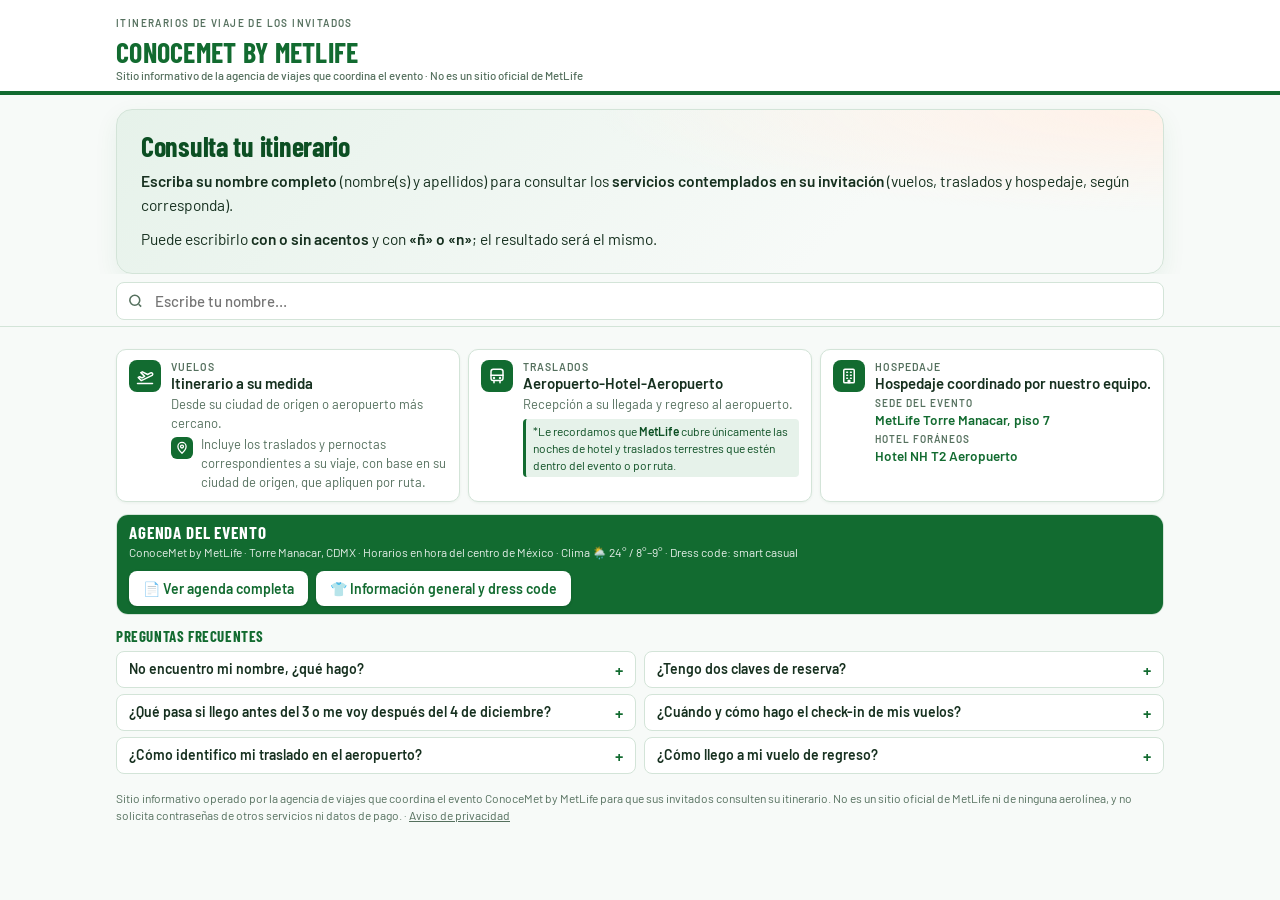
==== commit 12ab03a6: "Sincronizar con cavaliermode-hash/manifiesto (beadb26)" ====
--- a/index.html
+++ b/index.html
@@ -2665,7 +2665,7 @@
 function pytData(){
   const by = (a, b) => a.n.localeCompare(b.n, 'es');
   const pern = INV().filter(pernoc).sort(by), grupos = new Map();
-  const locales = INV().filter(r => !ctaNoLocal(r) && !tieneVuelo(r) && (esPorCuenta(r) || !conTraslado(r))).sort(by);
+  const locales = INV().filter(r => !/CANCEL/i.test(r.st || '') && !ctaNoLocal(r) && !tieneVuelo(r) && (esPorCuenta(r) || !conTraslado(r))).sort(by);
   INV().filter(conTraslado).sort(by).forEach(r => {
     const t = notaDe(r, 'tr'), m = t.match(/punto de encuentro (.+?)(?:, para llevarte|\. A tu regreso)/i), cd = ciudadTr(r, t);
     const cuando = (t.match(/el (\S+ \d+ de \S+) a las ([\d:]+ h)/) || []).slice(1).join(' · ') || (t.match(/a las ([\d:]+ h)/) || [])[1] || '';
@@ -2720,7 +2720,8 @@
   pcu:  ['🚙 Por su cuenta, no locales (sin traslado ni vuelo)', r => ctaNoLocal(r)],
   trv:  ['🚗+✈️ Traslado + vuelo, sin pernocta', r => conTraslado(r) && !pernoc(r) && tieneVuelo(r)],
   trs:  ['🚗 Solo traslado terrestre (sin vuelo)', r => conTraslado(r) && !pernoc(r) && !tieneVuelo(r)],
-  loc:  ['🅿️ Locales (cita 12:00 h · estacionamiento)', r => !ctaNoLocal(r) && !tieneVuelo(r) && (esPorCuenta(r) || !conTraslado(r))],
+  dec:  ['❌ Declinan invitación', r => /CANCEL/i.test(r.st || '')],
+  loc:  ['🅿️ Locales (cita 12:00 h · estacionamiento)', r => !/CANCEL/i.test(r.st || '') && !ctaNoLocal(r) && !tieneVuelo(r) && (esPorCuenta(r) || !conTraslado(r))],
   sv:   ['✈️ Solo vuelo (sin traslado ni pernocta)', r => tieneVuelo(r) && !conTraslado(r) && !pernoc(r)]
 };
 document.addEventListener('click', e => { const b = e.target.closest('#pout [data-pf]'); if(!b) return; PYT_F = PYT_F === b.dataset.pf ? '' : b.dataset.pf; pytRender(); const t = document.querySelector('#pout .pres') || document.getElementById('pout'); t.scrollIntoView({block:'start', behavior:'smooth'}); });
@@ -2733,7 +2734,7 @@
   const porCd = new Map(); grupos.forEach(g => porCd.set(g.cd, (porCd.get(g.cd) || 0) + g.pax.length));
   const tile = (k, t, sub, cls = '') => `<button type="button" class="ptile ${cls}${on(k)}" data-pf="${k}" aria-pressed="${PYT_F === k}"><b>${N(k)}</b><span>${t}</span>${sub ? `<small>${sub}</small>` : ''}</button>`;
   const chip = (k, t) => `<button type="button" class="pchip${on(k)}" data-pf="${k}" aria-pressed="${PYT_F === k}">${t} <b>${N(k)}</b></button>`;
-  const ex = ['tres','pev','pcu','trv','trs','loc','sv'], suma = ex.reduce((a, k) => a + N(k), 0);
+  const ex = ['tres','pev','pcu','trv','trs','loc','sv','dec'], suma = ex.reduce((a, k) => a + N(k), 0);
   let h = `<div class="pdesg"><b>Desglose exacto (cada persona una sola vez) · toca para ver la lista:</b>
     ${ex.map(k => chip(k, PYT_FIL[k][0])).join('')}
     <span class="tot">Total <b>${suma}</b>${suma === INV().length ? ' ✔' : ' ⚠ no cuadra con ' + INV().length}</span></div>
@@ -3162,7 +3163,7 @@
   window.addEventListener('resize', setH);
   if(window.ResizeObserver) new ResizeObserver(setH).observe(h); setH(); requestAnimationFrame(setH);
 })();
-const APP_V = 542;
+const APP_V = 543;
 const PIN_KEY = 'manifiesto-pin';
 const OPEN_PIN = 'hermosillo'; // acceso abierto: la página ya no pide PIN. Para volver a pedirlo, dejar vacío ('').
 try{ localStorage.removeItem(PIN_KEY); }catch(e){}
